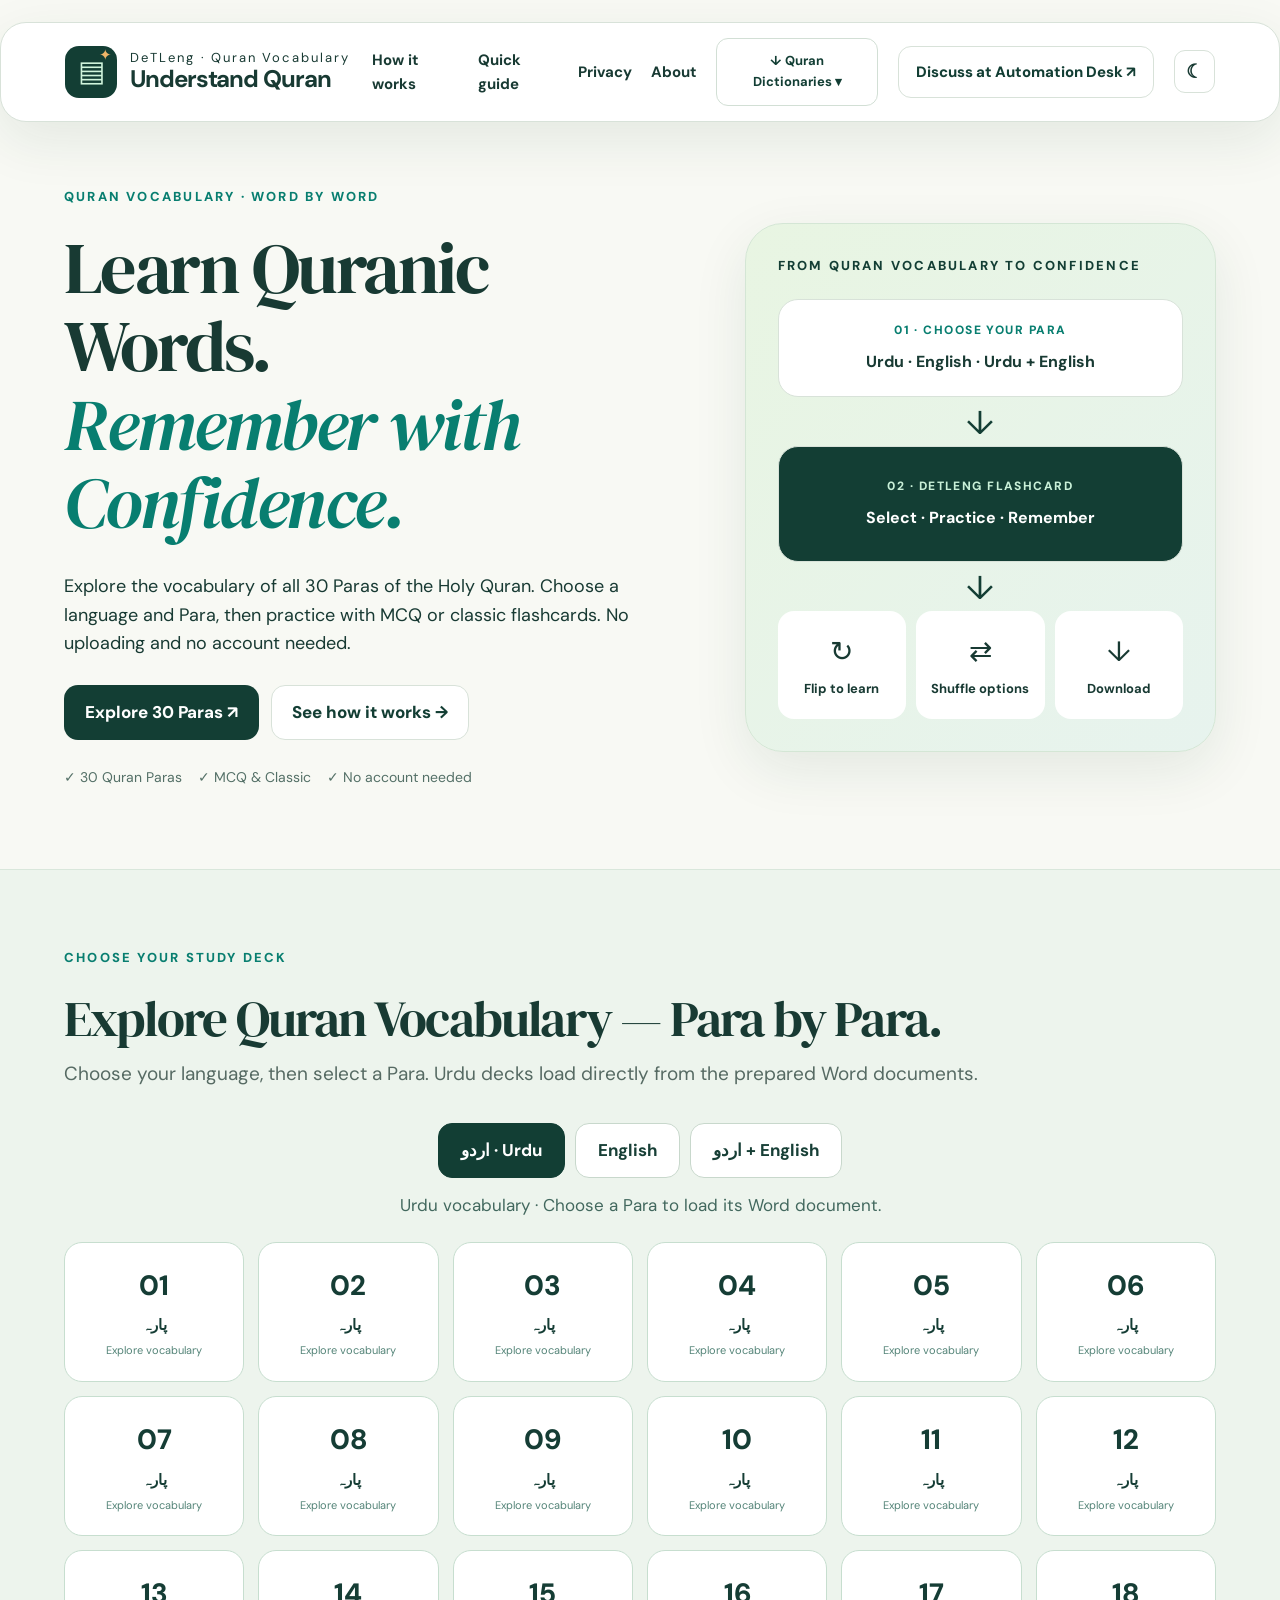
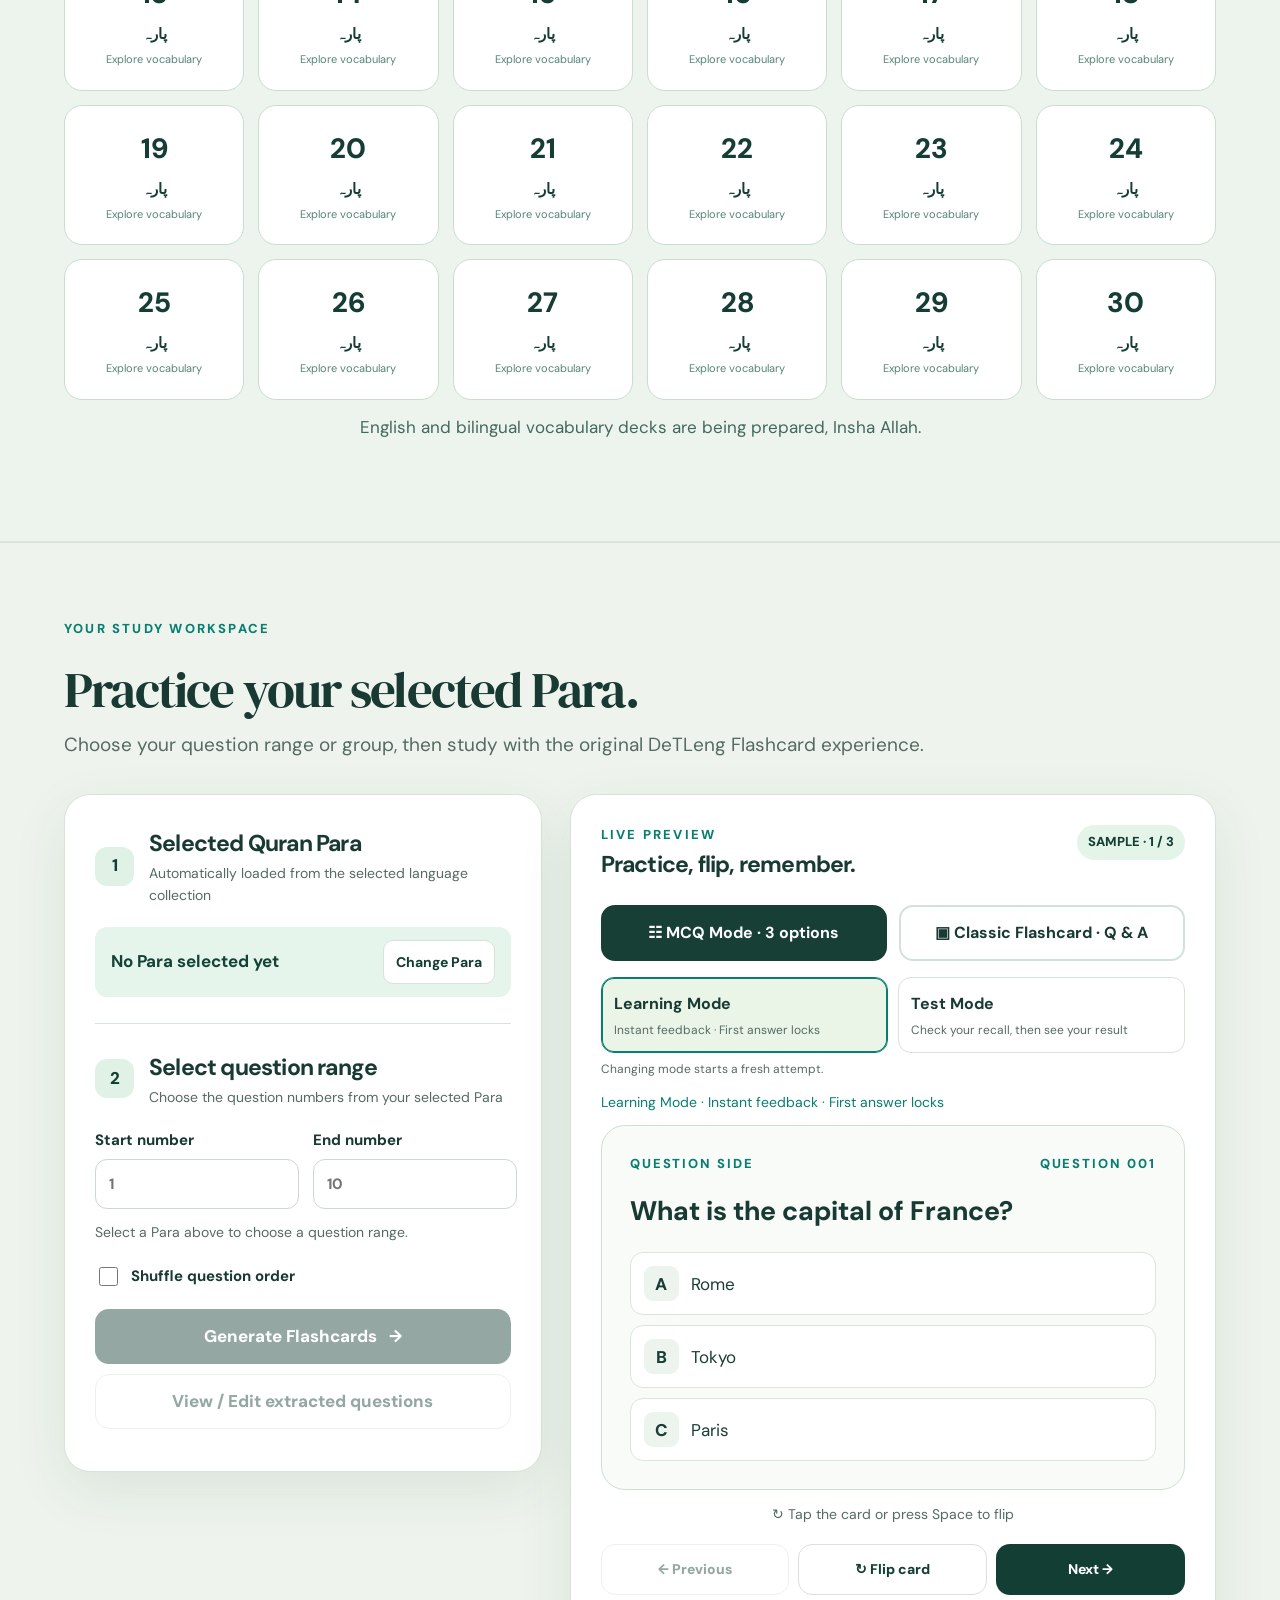
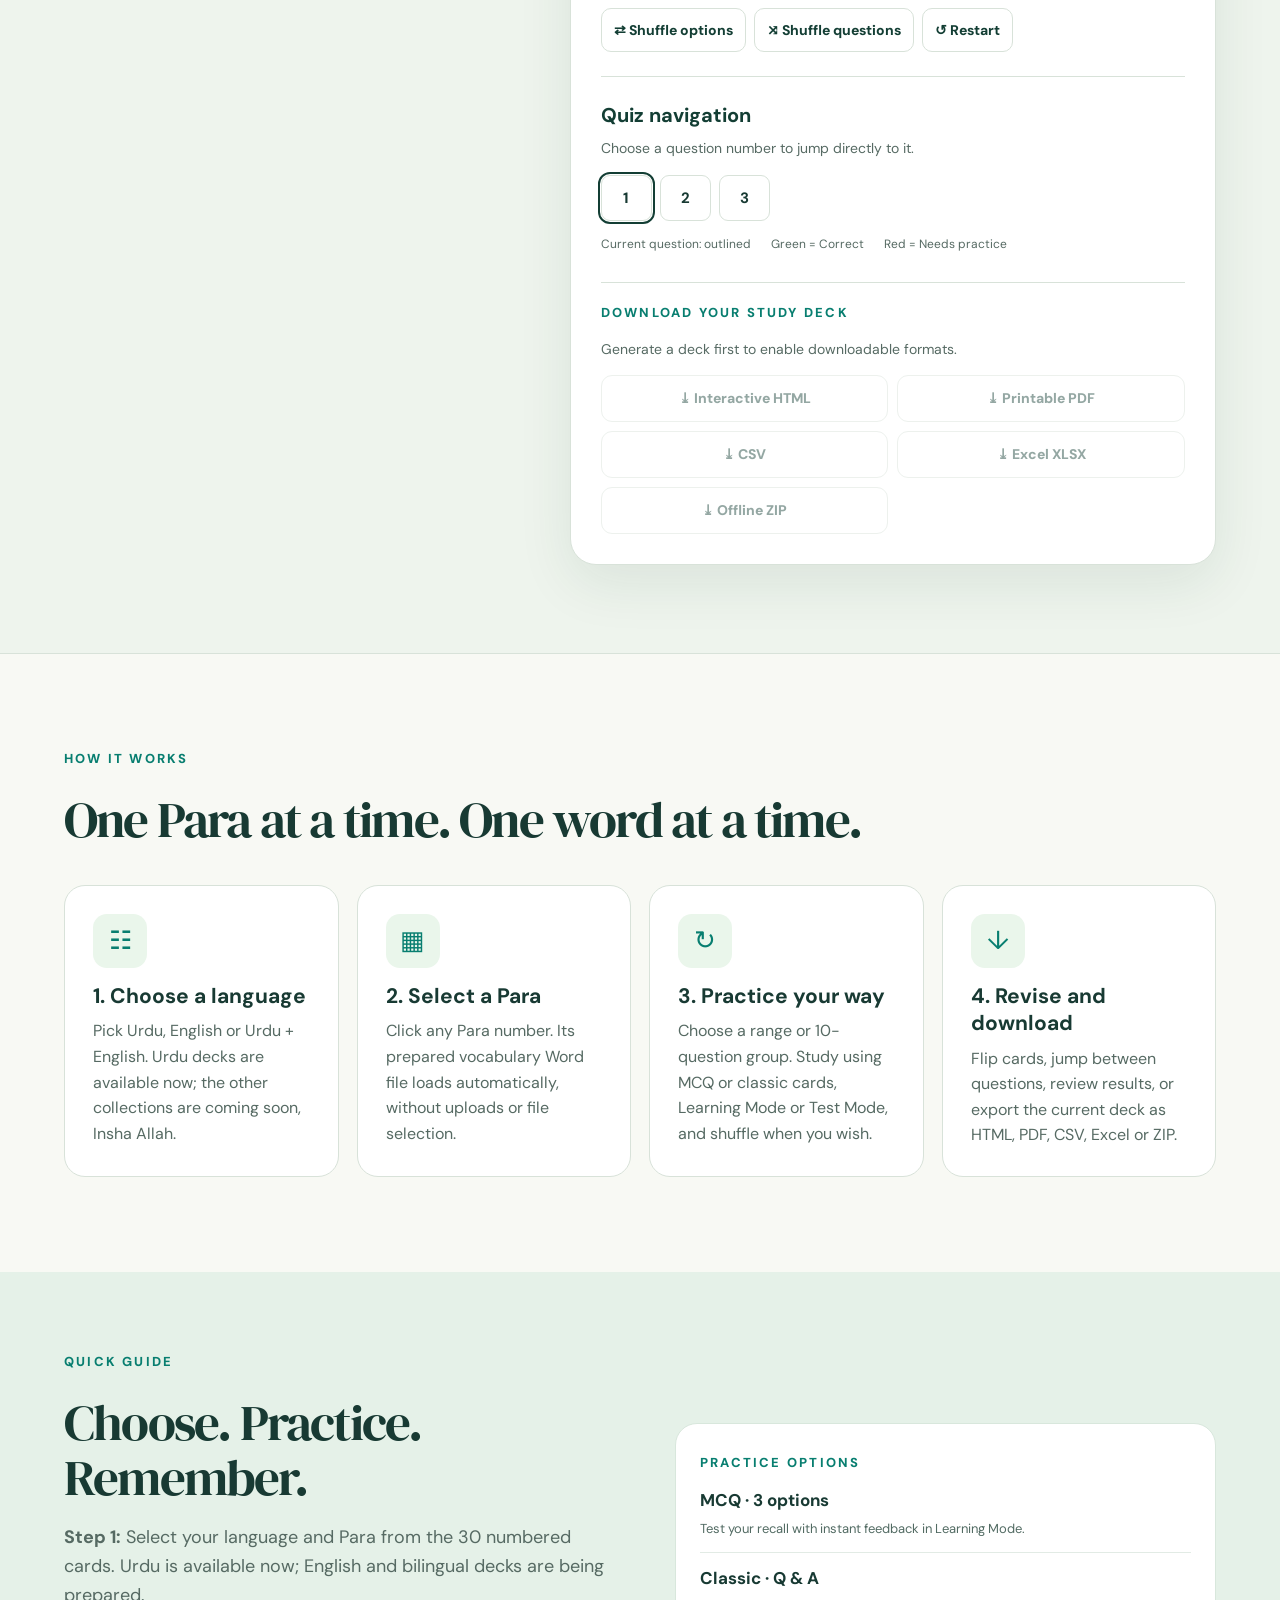
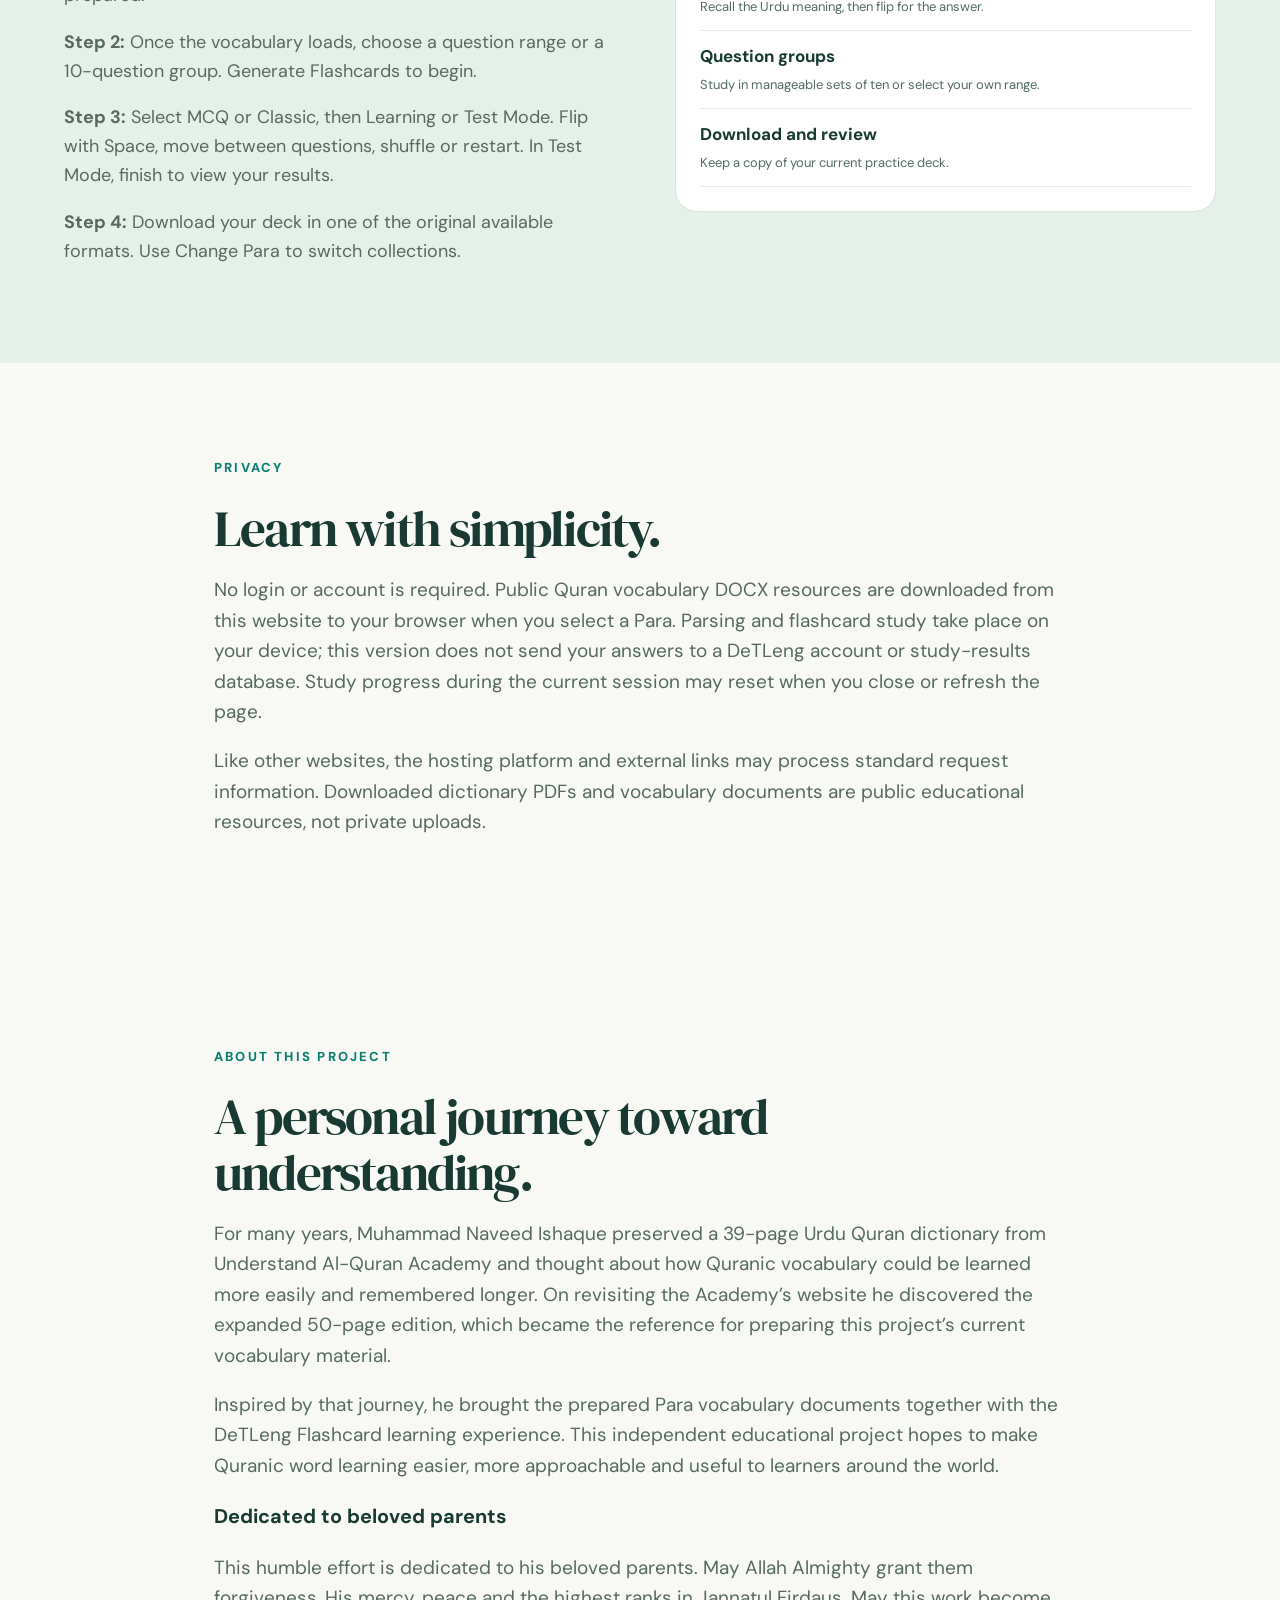
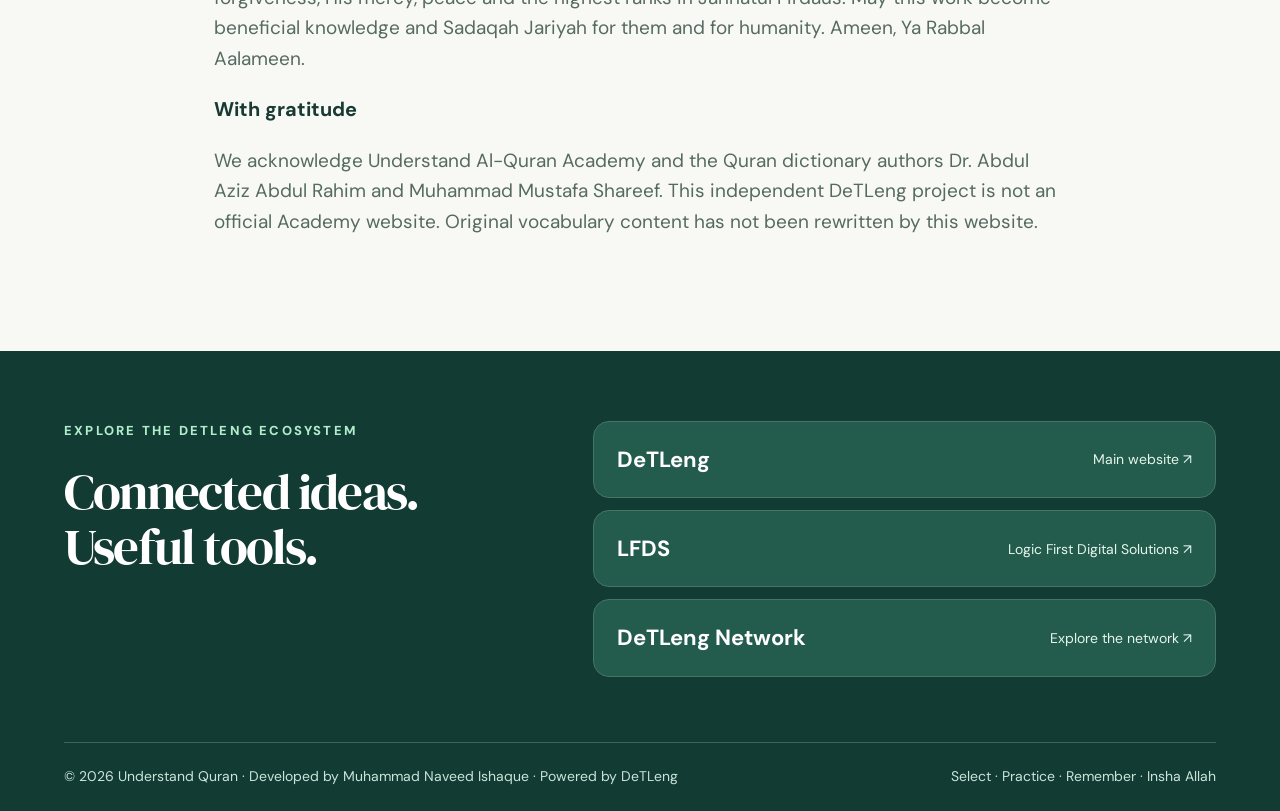
==== index.html @ 0b8a74c1 "Launch Understand Quran Vocabulary Flashcards" ====
<!DOCTYPE html>
<html lang="en"><head><meta charset="utf-8"/><meta content="width=device-width,initial-scale=1" name="viewport"/><meta content="#123e34" name="theme-color"/><meta content="Learn Quran vocabulary para by para with Urdu flashcards, MCQ learning and test modes. Powered by DeTLeng." name="description"/><title>Understand Quran — Word by Word | DeTLeng</title><link href="assets/favicon.svg" rel="icon" type="image/svg+xml"/><link href="styles.css" rel="stylesheet"/><style>
.study-choice{display:grid;grid-template-columns:repeat(2,minmax(0,1fr));gap:12px;margin:12px 0 16px}.study-choice-btn{border:2px solid #d3e2d8;border-radius:14px;padding:15px 12px;background:var(--card,#fff);color:inherit;font-family:inherit;font-size:16px;font-weight:700;line-height:1.4;cursor:pointer}.study-choice-btn.active{background:#173f35;color:#fff;border-color:#173f35}.study-choice-btn:focus-visible{outline:3px solid #e58b2c;outline-offset:2px}.classic-card .question-text{font-size:clamp(25px,3vw,34px);text-align:center;line-height:1.45;margin:35px 0}.classic-prompt{text-align:center;font-size:17px;color:#567469;margin:16px auto 32px}.dark .study-choice-btn:not(.active){background:#213c35;color:#f2faf4;border-color:#547168}@media(max-width:560px){.study-choice{grid-template-columns:1fr}}
</style></head><body>
<header class="site-header shell"><a aria-label="Understand Quran Home" class="brand" href="#home"><span class="brand-logo">▤<span>✦</span></span><span class="brand-txt"><small>DeTLeng · Quran Vocabulary</small><strong>Understand Quran</strong></span></a><button aria-expanded="false" aria-label="Toggle menu" class="mobile-menu" id="menuToggle">☰</button><nav class="nav" id="mainNav"><a href="#how">How it works</a><a href="#guide">Quick guide</a><a href="#privacy">Privacy</a><a href="#about">About</a><div class="dictionary-menu"><button aria-controls="dictionaryLinks" aria-expanded="false" class="dictionary-toggle" id="dictionaryToggle" type="button">↓ Quran Dictionaries ▾</button><div class="dictionary-links" hidden="" id="dictionaryLinks"><a download="" href="downloads/Quran-Dictionary-Urdu-50-Pages.pdf">Current Edition — Urdu (50 Pages)</a><a download="" href="downloads/Quran-Dictionary-Urdu-39-Pages.pdf">Preserved Earlier Edition — Urdu (39 Pages)</a></div></div><a class="nav-desk" href="https://automation.detleng.com/#desk" rel="noopener noreferrer" target="_blank">Discuss at Automation Desk ↗</a><button class="nav-login" hidden="" id="loginBtn">Login</button></nav></header>
<main id="home"><section class="hero shell"><div class="hero-copy"><p class="eyebrow">QURAN VOCABULARY · WORD BY WORD</p><h1>Learn Quranic Words.<br/><em>Remember with Confidence.</em></h1><p class="lead">Explore the vocabulary of all 30 Paras of the Holy Quran. Choose a language and Para, then practice with MCQ or classic flashcards. No uploading and no account needed.</p><div class="hero-actions"> <a class="btn primary" href="#paras">Explore 30 Paras ↗</a><a class="btn secondary" href="#how">See how it works →</a></div><div class="hero-chips"><span>✓ 30 Quran Paras</span><span>✓ MCQ &amp; Classic</span><span>✓ No account needed</span></div></div><div class="hero-graphic"><p class="mini-overline">FROM QURAN VOCABULARY TO CONFIDENCE</p><div class="hero-stage"><div class="hero-stage-card"><span>01 · CHOOSE YOUR PARA</span><strong>Urdu · English · Urdu + English</strong></div><div class="stage-arrow">↓</div><div class="hero-stage-card middle"><span>02 · DETLENG FLASHCARD</span><strong>Select · Practice · Remember</strong></div><div class="stage-arrow">↓</div><div class="hero-stage-bottom"><span>↻<b>Flip to learn</b></span><span>⇄<b>Shuffle options</b></span><span>↓<b>Download</b></span></div></div></div></section>
<section class="para-section" id="paras"><div class="shell"><div class="section-head"><p class="eyebrow">CHOOSE YOUR STUDY DECK</p><h2>Explore Quran Vocabulary — Para by Para.</h2><p>Choose your language, then select a Para. Urdu decks load directly from the prepared Word documents.</p></div><div aria-label="Vocabulary language" class="para-tabs" role="tablist"><button aria-selected="true" class="para-tab active" data-lang="urdu" role="tab" type="button">اردو · Urdu</button><button aria-selected="false" class="para-tab" data-lang="english" role="tab" type="button">English</button><button aria-selected="false" class="para-tab" data-lang="urdu-english" role="tab" type="button">اردو + English</button></div><p aria-live="polite" class="para-language-notice" id="paraLanguageNotice">Urdu vocabulary · Select a Para to load your flashcards.</p><div aria-label="30 Quran Para selections" class="para-grid" id="paraGrid"></div><p class="para-disclaimer">English and bilingual vocabulary decks are being prepared, Insha Allah.</p></div></section><section class="workspace-section" id="workspace"><div class="shell"><div class="section-head"><p class="eyebrow">YOUR STUDY WORKSPACE</p><h2>Practice your selected Para.</h2><p>Choose your question range or group, then study with the original DeTLeng Flashcard experience.</p></div><div class="workspace-grid"><div class="settings-card"><div class="step-heading"><span class="step-circle">1</span><div><h3>Selected Quran Para</h3><p>Automatically loaded from the selected language collection</p></div></div><div class="selected-para" id="selectedPara"><strong id="selectedParaLabel">No Para selected yet</strong><button class="mini-btn" id="changeParaBtn" type="button">Change Para</button></div><div aria-label="Choose or drop a DOCX Word file" class="dropzone" hidden="" id="dropzone" role="button" tabindex="0"><div class="upload-symbol">↑</div><strong>Drop your file here</strong><span>or click to browse your computer</span><small>.docx only · Up to 25 MB</small><input accept=".docx,application/vnd.openxmlformats-officedocument.wordprocessingml.document" hidden="" id="fileInput" type="file"/></div><div aria-live="polite" class="file-summary hidden" id="fileSummary"></div><div class="step-heading border-top"><span class="step-circle">2</span><div><h3>Select question range</h3><p>Choose the question numbers from your selected Para</p></div></div><div class="range-grid"><label>Start number<input disabled="" id="startNumber" min="0" placeholder="1" step="1" type="number"/></label><label>End number<input disabled="" id="endNumber" min="0" placeholder="10" step="1" type="number"/></label></div><div class="hint" id="rangeInfo">Select a Para above to choose a question range.</div><section aria-labelledby="rangeGroupsTitle" class="range-groups hidden" id="rangeGroups"><h4 id="rangeGroupsTitle">Question groups · 10 per group</h4><p>Choose a group, then Generate Flashcards. All selects the full range. Generate again to resume a saved group.</p><div aria-label="Select a question range group" class="range-group-grid" id="rangeGroupButtons" role="group"></div><p class="group-progress-legend">Blue = In progress · Green = All correct · Red = Needs practice / unfinished · Blank = Not attempted<br/>Progress stays while this page is open. Restart resets the current set.</p></section><div class="switch-row"><label class="switch-label"><input id="shuffleQuestions" type="checkbox"/><span>Shuffle question order</span></label></div><div class="button-stack"><button class="btn primary full" disabled="" id="generateBtn">Generate Flashcards <span>→</span></button><button class="btn outline full" disabled="" id="editBtn">View / Edit extracted questions</button><button class="btn subtle full" hidden="" id="demoBtn">Try sample questions instead</button></div><div aria-live="polite" class="status" id="status" role="status"></div></div><div class="preview-panel" id="previewPanel"><div class="preview-head"><div><p class="mini-overline">LIVE PREVIEW</p><h3>Practice, flip, remember.</h3></div><span class="counter" id="deckCounter">DEMO</span></div><div id="studyArea"><div class="practice-modes" id="practiceModes"><div aria-label="Choose Learning Mode or Test Mode" class="practice-mode-choice" role="group"><button aria-pressed="true" class="practice-mode-btn active" id="learningModeBtn" type="button"><strong>Learning Mode</strong><small>Instant feedback · First answer locks</small></button><button aria-pressed="false" class="practice-mode-btn" id="testModeBtn" type="button"><strong>Test Mode</strong><small>Check your recall, then see your result</small></button></div><p class="practice-mode-note">Changing mode starts a fresh attempt.</p></div><div class="session-summary"><p aria-live="polite" id="sessionProgress"></p><strong class="last-result hidden" id="lastResult"></strong><div class="session-actions"><button class="mini-btn hidden" id="finishTestBtn" type="button">Finish Test</button><button class="mini-btn hidden" id="showResultBtn" type="button">View result</button></div></div><p aria-live="polite" class="study-notice" id="studyNotice" role="status"></p><div aria-label="Flip flashcard" class="flip-card" id="flipCard" role="button" tabindex="0"><div class="card-content" id="cardContent"></div></div><p class="flip-hint" id="studyFlipHint">↻ Tap the card or press Space to flip</p><div class="study-toolbar"><button class="btn secondary" disabled="" id="prevBtn">← Previous</button><button class="btn secondary" id="flipBtn">↻ Flip card</button><button class="btn primary" id="nextBtn">Next →</button></div><div class="study-extras"><button class="mini-btn" id="shuffleOptionsBtn">⇄ Shuffle options</button><button class="mini-btn" id="shuffleDeckBtn">⤨ Shuffle questions</button><button class="mini-btn" id="restartBtn">↺ Restart</button></div><nav aria-labelledby="quizNavigationTitle" class="quiz-navigation" id="quizNavigation"><h4 id="quizNavigationTitle">Quiz navigation</h4><p class="quiz-navigation-hint">Choose a question number to jump directly to it.</p><div class="quiz-question-grid" id="quizQuestions"></div><p class="quiz-navigation-legend" id="quizNavigationLegend"><span>Current question: outlined</span><span>Answer selected: shaded</span></p></nav></div><div class="export-panel" id="exportPanel"><p class="mini-overline">DOWNLOAD YOUR STUDY DECK</p><p>Generate a deck first to enable downloadable formats.</p><div class="export-grid"><button disabled="" id="htmlBtn">⤓ Interactive HTML</button><button disabled="" id="pdfBtn">⤓ Printable PDF</button><button disabled="" id="csvBtn">⤓ CSV</button><button disabled="" id="xlsxBtn">⤓ Excel XLSX</button><button disabled="" id="zipBtn">⤓ Offline ZIP</button></div></div></div></div></div></section>
<section class="info-section shell" id="how"><p class="eyebrow">HOW IT WORKS</p><h2>One Para at a time. One word at a time.</h2><div class="feature-grid"><article><div class="feature-icon">☷</div><h3>1. Choose a language</h3><p>Pick Urdu, English or Urdu + English. Urdu decks are available now; the other collections are coming soon, Insha Allah.</p></article><article><div class="feature-icon">▦</div><h3>2. Select a Para</h3><p>Click any Para number. Its prepared vocabulary Word file loads automatically, without uploads or file selection.</p></article><article><div class="feature-icon">↻</div><h3>3. Practice your way</h3><p>Choose a range or 10-question group. Study using MCQ or classic cards, Learning Mode or Test Mode, and shuffle when you wish.</p></article><article><div class="feature-icon">↓</div><h3>4. Revise and download</h3><p>Flip cards, jump between questions, review results, or export the current deck as HTML, PDF, CSV, Excel or ZIP.</p></article></div></section>
<section class="guide-wrap" id="guide"><div class="shell guide-grid"><div><p class="eyebrow">QUICK GUIDE</p><h2>Choose. Practice. Remember.</h2><p><strong>Step 1:</strong> Select your language and Para from the 30 numbered cards. Urdu is available now; English and bilingual decks are being prepared.</p><p><strong>Step 2:</strong> Once the vocabulary loads, choose a question range or a 10-question group. Generate Flashcards to begin.</p><p><strong>Step 3:</strong> Select MCQ or Classic, then Learning or Test Mode. Flip with Space, move between questions, shuffle or restart. In Test Mode, finish to view your results.</p><p><strong>Step 4:</strong> Download your deck in one of the original available formats. Use Change Para to switch collections.</p></div><div class="guide-side"><span class="eyebrow">PRACTICE OPTIONS</span><div class="guide-tip"><b>MCQ · 3 options</b><span>Test your recall with instant feedback in Learning Mode.</span></div><div class="guide-tip"><b>Classic · Q &amp; A</b><span>Recall the Urdu meaning, then flip for the answer.</span></div><div class="guide-tip"><b>Question groups</b><span>Study in manageable sets of ten or select your own range.</span></div><div class="guide-tip"><b>Download and review</b><span>Keep a copy of your current practice deck.</span></div></div></div></section>
<section class="info-section shell narrow" id="privacy"><p class="eyebrow">PRIVACY</p><h2>Learn with simplicity.</h2><p>No login or account is required. Public Quran vocabulary DOCX resources are downloaded from this website to your browser when you select a Para. Parsing and flashcard study take place on your device; this version does not send your answers to a DeTLeng account or study-results database. Study progress during the current session may reset when you close or refresh the page.</p><p>Like other websites, the hosting platform and external links may process standard request information. Downloaded dictionary PDFs and vocabulary documents are public educational resources, not private uploads.</p></section>
<section class="info-section shell narrow" id="about"><p class="eyebrow">ABOUT THIS PROJECT</p><h2>A personal journey toward understanding.</h2><p>For many years, Muhammad Naveed Ishaque preserved a 39-page Urdu Quran dictionary from Understand Al-Quran Academy and thought about how Quranic vocabulary could be learned more easily and remembered longer. On revisiting the Academy’s website he discovered the expanded 50-page edition, which became the reference for preparing this project’s current vocabulary material.</p><p>Inspired by that journey, he brought the prepared Para vocabulary documents together with the DeTLeng Flashcard learning experience. This independent educational project hopes to make Quranic word learning easier, more approachable and useful to learners around the world.</p><h3>Dedicated to beloved parents</h3><p>This humble effort is dedicated to his beloved parents. May Allah Almighty grant them forgiveness, His mercy, peace and the highest ranks in Jannatul Firdaus. May this work become beneficial knowledge and Sadaqah Jariyah for them and for humanity. Ameen, Ya Rabbal Aalameen.</p><h3>With gratitude</h3><p>We acknowledge Understand Al-Quran Academy and the Quran dictionary authors Dr. Abdul Aziz Abdul Rahim and Muhammad Mustafa Shareef. This independent DeTLeng project is not an official Academy website. Original vocabulary content has not been rewritten by this website.</p></section></main>
<footer class="site-footer"><div class="shell"><div class="footer-top"><div><p class="eyebrow">EXPLORE THE DETLENG ECOSYSTEM</p><h2>Connected ideas.<br/>Useful tools.</h2></div><div class="footer-links"><a href="https://www.detleng.com/" rel="noopener noreferrer" target="_blank"><b>DeTLeng</b><span>Main website ↗</span></a><a href="https://lfds.detleng.com/" rel="noopener noreferrer" target="_blank"><b>LFDS</b><span>Logic First Digital Solutions ↗</span></a><a href="https://network.detleng.com/" rel="noopener noreferrer" target="_blank"><b>DeTLeng Network</b><span>Explore the network ↗</span></a></div></div><div class="footer-bottom"><span>© <span id="year"></span> Understand Quran · Developed by Muhammad Naveed Ishaque · Powered by DeTLeng</span><span>Select · Practice · Remember · Insha Allah</span></div></div></footer>
<div aria-labelledby="authTitle" aria-modal="true" class="modal hidden" id="authModal" role="dialog"><div class="modal-backdrop" data-close="auth"></div><div class="modal-panel auth"><button aria-label="Close" class="close-modal" data-close="auth">×</button><div id="authFormView"><p class="eyebrow">WELCOME TO DETLENG FLASHCARD</p><h2 id="authTitle">A place for your next chapter.</h2><p class="muted">Account features are being prepared. No account is required today; these fields are never submitted.</p><div class="tab-row"><button class="active" id="signInTab">Login</button><button id="signUpTab">Create Account</button></div><form id="authForm"><label class="hidden" id="usernameField">Username<input autocomplete="off" placeholder="Your username"/></label><label>Email<input autocomplete="off" placeholder="Email address" type="email"/></label><label>Password<input autocomplete="off" id="passwordInput" placeholder="Password" type="password"/></label><label class="hidden" id="confirmField">Confirm password<input autocomplete="off" placeholder="Confirm password" type="password"/></label><button class="mini-btn" id="showPasswordBtn" type="button">Show password</button><button class="btn primary full" id="authSubmit" type="submit">Sign In</button></form></div><div class="hidden" id="freeView"><div class="auth-spark">✦</div><p class="eyebrow">LAUNCH PERIOD</p><h2>You're early — enjoy Flashcard free.</h2><p>There's no account required right now. Generate, study, and download flashcards freely while we prepare secure sign-in and cloud features.</p><button class="btn primary full" id="continueFree">Continue Free</button><small>No sign-up needed during the current launch period.</small></div></div></div>
<div aria-labelledby="editorTitle" aria-modal="true" class="modal hidden" id="editorModal" role="dialog"><div class="modal-backdrop" data-close="editor"></div><div class="modal-panel editor"><div class="editor-top"><div><p class="eyebrow">IMPORT REVIEW</p><h2 id="editorTitle">Review extracted questions</h2><p>Edit any row before generating. Question numbers should be unique.</p></div><button aria-label="Close" class="close-modal" data-close="editor">×</button></div><div class="editor-table-head"><span>No.</span><span>Question</span><span>Correct answer</span><span></span></div><div class="editor-rows" id="editorRows"></div><div class="editor-bottom"><button class="btn secondary" id="addRowBtn">+ Add row</button><button class="btn primary" id="saveRowsBtn">Save changes</button></div></div></div>
<dialog aria-describedby="resultMessage" aria-labelledby="resultTitle" class="test-result-dialog" id="testResultDialog"><button aria-label="Close result" class="result-close" id="closeResultBtn" type="button">×</button><div aria-hidden="true" class="result-emblem" id="resultEmblem">✦</div><p class="mini-overline">YOUR PRACTICE, YOUR PROGRESS</p><h2 id="resultTitle"></h2><div class="result-score" id="resultScore"></div><p class="result-percent" id="resultPercent"></p><p class="result-detail" id="resultDetail"></p><p class="result-message" id="resultMessage"></p><div class="result-actions"><button class="btn secondary" id="reviewAnswersBtn" type="button">Review Answers</button><button class="btn primary" id="tryAgainBtn" type="button">Try Again →</button></div><p class="result-footer">One more practice. One step closer.</p></dialog><script src="vendor/jszip.min.js"></script><script defer="" src="app.js"></script><dialog aria-labelledby="comingSoonTitle" class="coming-soon-dialog" id="comingSoonDialog"><div class="coming-content"><button aria-label="Close" class="coming-close" id="closeComingSoon" type="button">×</button><div class="coming-icon">☪</div><h2 id="comingSoonTitle">Coming Soon, Insha Allah!</h2><p id="comingSoonDetail">We are preparing this Quran vocabulary collection with care, so learning can be easier and more meaningful.</p><p>Please remember this project in your duas.</p><button class="btn primary" id="okayComingSoon" type="button">Jazakum Allahu Khairan</button></div></dialog><script defer="" src="quran-paras.js"></script></body></html>
---- styles.css ----
@import url('https://fonts.googleapis.com/css2?family=DM+Sans:wght@400;500;600;700;800&family=DM+Serif+Display:ital@0;1&display=swap');
:root{--ink:#133e34;--teal:#087e70;--text:#183a33;--muted:#566a63;--cream:#f8f9f4;--panel:#fff;--light:#eaf5e8;--border:#d8e2d9;--shadow:0 18px 55px rgba(23,61,48,.09)}*{box-sizing:border-box}html{scroll-behavior:smooth}body{margin:0;background:var(--cream);color:var(--text);font:17px/1.6 'DM Sans',Arial,sans-serif}button,input{font:inherit}button{cursor:pointer}button:disabled{opacity:.45;cursor:not-allowed}a{color:inherit;text-decoration:none}button:focus-visible,a:focus-visible,input:focus-visible,.dropzone:focus-visible,.flip-card:focus-visible{outline:3px solid #df985d;outline-offset:3px}.shell{max-width:1460px;margin:auto;padding-left:clamp(22px,5vw,76px);padding-right:clamp(22px,5vw,76px)}.hidden{display:none!important}.site-header{margin:22px auto 0;background:#fff;border:1px solid var(--border);box-shadow:var(--shadow);border-radius:26px;min-height:88px;display:flex;align-items:center;justify-content:space-between;gap:22px;padding-top:15px;padding-bottom:15px;position:relative;z-index:10}.brand{display:flex;align-items:center;gap:13px;white-space:nowrap}.brand-logo{display:grid;place-items:center;position:relative;background:var(--ink);color:#d0f5dc;width:52px;height:52px;border-radius:14px;font-size:29px;line-height:1}.brand-logo span{position:absolute;right:5px;top:2px;font-size:15px;color:#efb568}.brand-txt{display:flex;flex-direction:column;line-height:1.15}.brand-txt small{letter-spacing:.16em;font-size:13px}.brand-txt strong{font-size:24px;letter-spacing:-.045em}.nav{display:flex;align-items:center;gap:clamp(12px,1.55vw,26px);font-size:15px;font-weight:700}.nav a:hover{color:var(--teal)}.nav-desk,.nav-login{border:1px solid var(--border);padding:13px 17px;border-radius:13px;background:#fff;color:var(--ink);font-weight:800}.nav-desk{white-space:nowrap}.nav-login{font-size:16px}.mobile-menu{display:none;border:1px solid var(--border);border-radius:12px;padding:7px 12px;background:white;font-size:22px}.hero{display:grid;grid-template-columns:1.12fr .88fr;gap:7%;align-items:center;min-height:650px;padding-top:65px;padding-bottom:80px}.eyebrow,.mini-overline{font-weight:800;letter-spacing:.17em;color:var(--teal);font-size:13px;margin:0 0 22px;text-transform:uppercase}.hero h1,.info-section h2,.guide-wrap h2,.section-head h2,.footer-top h2{font-family:'DM Serif Display',Georgia,serif;font-weight:400;letter-spacing:-.035em;line-height:1.08}.hero h1{font-size:clamp(52px,5.65vw,86px);margin:0 0 30px}.hero h1 em{color:var(--teal);font-weight:400}.lead{font-size:clamp(18px,1.4vw,22px);max-width:600px;margin:0 0 27px}.hero-actions{display:flex;gap:12px;flex-wrap:wrap}.btn{border-radius:14px;padding:13px 20px;min-height:51px;display:inline-flex;align-items:center;justify-content:center;gap:12px;font-weight:800;border:1px solid transparent;transition:transform .16s,background .16s;white-space:nowrap}.btn:not(:disabled):hover{transform:translateY(-2px)}.btn.primary{background:var(--ink);color:#fff}.btn.primary:hover{background:#225c4f}.btn.secondary,.btn.outline{background:#fff;border-color:var(--border);color:var(--ink)}.btn.subtle{background:transparent;color:var(--ink)}.btn.full{width:100%}.hero-chips{display:flex;gap:16px;flex-wrap:wrap;margin-top:26px;color:#547067;font-size:14px}.hero-graphic{background:linear-gradient(135deg,#e8f5e2,#e7f3ee);border:1px solid #d4e6d5;border-radius:38px;padding:32px;box-shadow:var(--shadow)}.hero-graphic .mini-overline{margin:0 0 22px;color:var(--ink)}.hero-stage{display:flex;flex-direction:column;align-items:center}.hero-stage-card{background:#fff;border:1px solid var(--border);padding:21px;border-radius:20px;width:100%;display:flex;flex-direction:column;gap:9px;text-align:center}.hero-stage-card span{font-size:12px;font-weight:800;letter-spacing:.12em;color:var(--teal)}.hero-stage-card strong{font-size:16px}.hero-stage-card.middle{background:var(--ink);color:white;padding:30px 22px}.hero-stage-card.middle span{color:#c9f0d8}.stage-arrow{font-size:33px;color:var(--ink);height:49px}.hero-stage-bottom{display:grid;grid-template-columns:repeat(3,1fr);gap:10px;width:100%}.hero-stage-bottom span{background:white;border-radius:16px;display:flex;flex-direction:column;align-items:center;gap:5px;padding:19px 8px;font-size:28px}.hero-stage-bottom b{font-size:13px}.workspace-section{background:#eef4ed;border-block:1px solid var(--border);padding:76px 0 88px}.section-head{margin-bottom:34px}.section-head h2,.info-section h2,.guide-wrap h2{font-size:clamp(39px,4vw,60px);margin:0 0 13px}.section-head p:last-child{font-size:19px;color:var(--muted);margin:0}.workspace-grid{display:grid;grid-template-columns:minmax(310px,.85fr) minmax(400px,1.15fr);gap:28px;align-items:start}.settings-card,.preview-panel{background:var(--panel);border:1px solid var(--border);border-radius:26px;padding:30px;box-shadow:var(--shadow)}.step-heading{display:flex;align-items:center;gap:15px;margin-bottom:20px}.step-heading h3,.preview-head h3{margin:0;font-size:23px;letter-spacing:-.035em}.step-heading p{margin:0;color:var(--muted);font-size:14px}.step-circle{display:grid;place-items:center;background:#e0f2e6;color:var(--ink);border-radius:12px;width:39px;height:39px;font-weight:800;flex:none}.dropzone{border:2px dashed #a8c4b6;border-radius:20px;background:#f6faf6;padding:34px 14px;display:flex;align-items:center;flex-direction:column;text-align:center;gap:5px;transition:.2s;cursor:pointer}.dropzone.dragover,.dropzone:hover{border-color:var(--teal);background:#e9f6e9}.upload-symbol{font-size:35px;color:var(--teal);font-weight:800}.dropzone strong{font-size:19px}.dropzone span{color:var(--muted)}.dropzone small{font-size:13px;margin-top:6px}.file-summary{margin:14px 0;padding:13px;border-radius:12px;background:#e6f5eb;overflow-wrap:anywhere}.border-top{border-top:1px solid var(--border);padding-top:25px;margin-top:26px}.range-grid{display:grid;grid-template-columns:1fr 1fr;gap:14px}.range-grid label,.auth form label{font-weight:750;display:flex;flex-direction:column;gap:7px;font-size:15px}.range-grid input,.auth input,.editor input,.editor textarea{padding:12px 13px;min-width:0;border:1px solid #c9d9ce;background:#fff;border-radius:12px;color:#173e34}.hint{font-size:14px;color:var(--muted);margin-top:12px}.switch-row{margin:20px 0}.switch-label{display:flex;align-items:center;gap:10px;font-weight:700;font-size:15px}.switch-label input{accent-color:var(--teal);height:19px;width:19px}.button-stack{display:grid;gap:10px}.status{font-size:14px;line-height:1.5;margin-top:12px;color:#875512}.status.error{color:#a3362c}.status.success{color:#176349}.preview-head{display:flex;justify-content:space-between;align-items:start;gap:15px;margin-bottom:22px}.preview-head .mini-overline{margin:0}.counter{padding:7px 11px;background:#e5f4e9;border-radius:999px;font-weight:800;font-size:13px;color:var(--ink);white-space:nowrap}.flip-card{border:1px solid #cce1d2;border-radius:24px;background:#f8fbf7;min-height:365px;display:flex;flex-direction:column;transition:transform .22s,background .22s;cursor:pointer;overflow:hidden}.flip-card.flipped{background:#e8f6eb;transform:perspective(1100px) rotateY(2deg)}.card-content{padding:28px;display:flex;flex-direction:column;flex:1;gap:17px}.card-label{font-size:13px;font-weight:800;letter-spacing:.15em;color:var(--teal);display:flex;justify-content:space-between;align-items:center}.question-text{font-size:clamp(21px,2.1vw,27px);font-weight:750;line-height:1.42;overflow-wrap:anywhere}.options-list{display:grid;gap:10px;margin-top:auto}.option{display:flex;gap:12px;align-items:center;border:1px solid #d9e6da;background:#fff;border-radius:13px;padding:13px;text-align:left;width:100%;line-height:1.45;color:#183e35;font-size:17px;overflow-wrap:anywhere}.option:hover{border-color:#78b3a1}.option.selected{background:#edf5ff;border-color:#6b99cb}.option.correct{background:#e6f6e8;border-color:#4da578}.option.incorrect{background:#fff0e9;border-color:#d59674}.option-letter{display:grid;place-items:center;flex:none;border-radius:9px;background:#edf4ee;width:35px;height:35px;font-weight:800}.answer-main{text-align:center;display:flex;flex-direction:column;align-items:center;justify-content:center;gap:12px;background:#fff;border-radius:16px;padding:24px 16px;margin-top:auto}.answer-icon{font-size:35px;color:#158453;line-height:1}.answer-value{font-weight:800;font-size:clamp(21px,2.3vw,30px);line-height:1.4;overflow-wrap:anywhere}.answer-feedback{font-size:15px;color:var(--muted);text-align:center}.flip-hint{text-align:center;font-size:14px;color:var(--muted);margin:13px 0 18px}.study-toolbar{display:flex;gap:9px}.study-toolbar .btn{padding:11px;flex:1;font-size:14px}.study-extras{display:flex;gap:8px;flex-wrap:wrap;margin-top:13px}.mini-btn{border:1px solid var(--border);background:#fff;color:var(--ink);border-radius:10px;padding:10px 12px;font-weight:750;font-size:14px}.mini-btn:hover{border-color:var(--teal)}.export-panel{margin-top:28px;border-top:1px solid var(--border);padding-top:20px}.export-panel .mini-overline{margin-bottom:7px}.export-panel p:not(.mini-overline){color:var(--muted);font-size:14px}.export-grid{display:grid;grid-template-columns:repeat(2,minmax(0,1fr));gap:9px;margin-top:15px}.export-grid button{min-height:47px;border:1px solid var(--border);border-radius:11px;background:#fff;color:var(--ink);font-weight:800;font-size:14px;padding:8px}.export-grid button:not(:disabled):hover{background:#e9f7e9}.info-section{padding-top:95px;padding-bottom:95px}.feature-grid{display:grid;grid-template-columns:repeat(4,1fr);gap:18px;margin-top:38px}.feature-grid article{background:#fff;border:1px solid var(--border);padding:28px;border-radius:21px}.feature-grid h3{font-size:21px;line-height:1.3;margin:15px 0 8px}.feature-grid p{color:var(--muted);margin:0;font-size:16px}.feature-icon{display:grid;place-items:center;font-size:26px;width:54px;height:54px;background:#eaf6eb;color:var(--teal);border-radius:14px}.guide-wrap{background:#e5f1e8;padding:80px 0}.guide-grid{display:grid;grid-template-columns:1fr 1fr;gap:70px;align-items:center}.guide-grid p:not(.eyebrow){color:var(--muted);font-size:18px}.example-table{background:#fff;border:1px solid var(--border);border-radius:20px;overflow:hidden;box-shadow:var(--shadow)}.example-table>div{display:grid;grid-template-columns:50px 1fr 105px;gap:10px;padding:18px;border-bottom:1px solid var(--border);font-size:15px}.example-table>div:first-child{background:var(--ink);color:#fff}.example-table>div:last-child{border:0}.narrow{max-width:980px}.narrow p:not(.eyebrow){font-size:19px;color:var(--muted)}.site-footer{background:#123b34;color:#fff;padding-top:70px}.site-footer .eyebrow{color:#b0edcc}.footer-top{display:grid;grid-template-columns:1fr 1.3fr;gap:50px;padding-bottom:65px}.footer-top h2{font-size:clamp(35px,4vw,57px);margin:0}.footer-links{display:grid;gap:12px}.footer-links a{background:#235b4d;border:1px solid #467465;border-radius:16px;display:flex;align-items:center;justify-content:space-between;gap:20px;padding:20px 23px;transition:.2s}.footer-links a:hover{background:#31705c;transform:translateX(4px)}.footer-links b{font-size:22px}.footer-links span{font-size:14px;color:#e5f6eb}.footer-bottom{border-top:1px solid #3c675b;padding-top:22px;padding-bottom:24px;display:flex;justify-content:space-between;color:#cbe4d9;font-size:14px}.modal{position:fixed;inset:0;z-index:99;display:flex;align-items:center;justify-content:center;padding:22px}.modal-backdrop{position:absolute;inset:0;background:rgba(13,44,37,.46);backdrop-filter:blur(6px)}.modal-panel{position:relative;z-index:1;background:#fff;border-radius:26px;box-shadow:0 20px 80px #0003;width:min(100%,525px);padding:35px;max-height:90vh;overflow:auto}.close-modal{position:absolute;right:17px;top:14px;border:1px solid var(--border);background:#fff;width:41px;height:41px;border-radius:12px;font-size:26px;line-height:1}.modal-panel h2{font:400 37px/1.1 'DM Serif Display',Georgia,serif;margin:18px 0 20px;color:var(--ink)}.modal-panel p{color:var(--muted)}.modal-panel .eyebrow{font-size:12px;color:var(--teal)}.tab-row{display:flex;gap:8px;margin:22px 0}.tab-row button{padding:11px 16px;border:1px solid var(--border);border-radius:11px;background:#fff;font-weight:800;color:var(--ink)}.tab-row button.active{background:var(--ink);color:white}.auth form{display:grid;gap:15px}.auth form .mini-btn{justify-self:start}.auth-spark{font-size:36px;color:var(--ink)}#freeView small{display:block;color:var(--muted);margin-top:12px}.modal-panel.editor{width:min(1100px,100%);padding:25px}.editor-top{display:flex;justify-content:space-between;gap:15px;padding-right:40px}.editor-top h2{font-size:30px;margin:10px 0}.editor-top p:last-child{font-size:14px}.editor-table-head,.editor-row{display:grid;grid-template-columns:72px minmax(250px,2fr) minmax(180px,1fr) 42px;gap:9px;align-items:start}.editor-table-head{font-weight:800;color:var(--ink);font-size:14px;padding:9px 5px}.editor-rows{overflow:auto;max-height:52vh}.editor-row{padding:9px 5px;border-top:1px solid var(--border)}.editor-row textarea{min-height:74px;resize:vertical;width:100%;font-size:14px}.editor-row input{width:100%;font-size:14px}.editor-row button{border:none;background:#fcece6;color:#963c2b;border-radius:9px;font-weight:800;min-height:41px}.editor-bottom{display:flex;justify-content:space-between;margin-top:20px;gap:12px}.dark{--ink:#c0eedc;--teal:#70d6bb;--text:#e4f5ef;--muted:#a6c0b6;--cream:#0e201d;--panel:#1c302a;--light:#1e392f;--border:#385349;--shadow:0 15px 48px #0004}.dark .site-header,.dark .nav-desk,.dark .nav-login,.dark .settings-card,.dark .preview-panel,.dark .feature-grid article,.dark .example-table,.dark .modal-panel,.dark .dropzone,.dark .flip-card,.dark .mini-btn,.dark .option,.dark .hero-stage-card:not(.middle),.dark .export-grid button,.dark .range-grid input,.dark .auth input,.dark .editor input,.dark .editor textarea{background:#1b302a;color:#e4f5ef}.dark .workspace-section,.dark .guide-wrap{background:#142b24}.dark .hero-graphic{background:#1b392e}.dark .step-circle,.dark .feature-icon,.dark .counter,.dark .option-letter{background:#284b3a;color:#d0f5df}.dark .hero-stage-card.middle,.dark .btn.primary,.dark .tab-row button.active{background:#28715a;color:white}.dark .btn.secondary,.dark .btn.outline,.dark .option.selected,.dark .answer-main{background:#254339;color:#e4f5ef}.dark .file-summary{background:#24513b}.dark .card-label{color:#83dfbb}.dark .flip-card.flipped{background:#1b4a36}.dark .modal-panel h2{color:#e4f5ef}.dark .nav a,.dark .footer-links b{color:inherit}.theme-button{border:1px solid var(--border);border-radius:11px;background:var(--panel);color:var(--text);padding:11px;font-size:19px;line-height:1}@media(max-width:1200px){.nav{gap:11px;font-size:14px}.nav-desk{padding:10px}.workspace-grid{grid-template-columns:.93fr 1.07fr}.site-header{padding-left:25px;padding-right:25px}}@media(max-width:980px){.mobile-menu{display:block}.site-header{margin-left:14px;margin-right:14px}.nav{display:none;position:absolute;top:90px;left:0;right:0;padding:21px;background:var(--panel);box-shadow:var(--shadow);border:1px solid var(--border);border-radius:19px;flex-direction:column;align-items:stretch}.nav.open{display:flex}.nav a,.nav button{text-align:center}.hero,.workspace-grid,.guide-grid,.footer-top{grid-template-columns:1fr}.hero{padding-top:70px;min-height:0}.hero-graphic{max-width:680px}.feature-grid{grid-template-columns:repeat(2,1fr)}.footer-top{gap:30px}}@media(max-width:600px){body{font-size:16px}.brand-txt strong{font-size:21px}.site-header{min-height:73px;padding:12px 18px}.hero{gap:35px;padding-bottom:55px}.hero h1{font-size:50px}.hero-graphic{padding:19px}.hero-stage-bottom b{font-size:11px}.workspace-section{padding:52px 0}.settings-card,.preview-panel{padding:18px;border-radius:20px}.card-content{padding:18px}.flip-card{min-height:350px}.question-text{font-size:21px}.option{font-size:16px;padding:10px}.study-toolbar{flex-wrap:wrap}.study-toolbar .btn{font-size:13px}.feature-grid{grid-template-columns:1fr}.info-section{padding-top:65px;padding-bottom:65px}.example-table>div{grid-template-columns:40px 1fr 65px;padding:12px;font-size:12px}.footer-links a{flex-direction:column;align-items:start;gap:0}.footer-bottom{flex-direction:column;gap:8px}.modal-panel{padding:23px}.editor-table-head{display:none}.editor-row{grid-template-columns:65px 1fr 36px}.editor-row textarea{grid-column:1/4}.editor-row .answer-edit{grid-column:1/3}.editor-row .remove-edit{grid-column:3}.editor-rows{max-height:48vh}}

/* Source-number navigation below the complete study controls. */
.quiz-navigation{margin-top:24px;padding-top:22px;border-top:1px solid var(--border)}
.quiz-navigation h4{margin:0 0 6px;font-size:20px;color:var(--ink)}
.quiz-navigation-hint{margin:0 0 15px;font-size:14px;color:var(--muted)}
.quiz-question-grid{display:grid;grid-template-columns:repeat(auto-fill,minmax(48px,1fr));gap:8px}
.quiz-question{min-width:0;min-height:46px;padding:8px 4px;border:1px solid var(--border);border-radius:9px;background:var(--panel);color:var(--text);font:inherit;font-size:15px;font-weight:700;overflow-wrap:anywhere}
.quiz-question:hover{border-color:var(--teal)}
.quiz-question.is-answered{background:var(--light);border-color:var(--teal)}
.quiz-question.is-current{outline:2px solid var(--ink);outline-offset:1px;font-weight:800}
.quiz-question:focus-visible{outline:3px solid #df985d;outline-offset:3px}
.quiz-navigation-legend{display:flex;flex-wrap:wrap;gap:6px 20px;margin:14px 0 0;font-size:12px;color:var(--muted)}

/* Range shortcuts use the existing study palette in both themes. */
.range-groups{margin:20px 0}
.range-groups h4{margin:0 0 5px;font-size:17px;color:var(--ink)}
.range-groups>p{margin:0 0 13px;font-size:13px;color:var(--muted)}
.range-group-grid{display:grid;grid-template-columns:repeat(auto-fill,minmax(90px,1fr));gap:9px}
.range-group-btn{display:flex;flex-direction:column;align-items:center;justify-content:center;gap:2px;min-width:0;min-height:86px;padding:9px 5px;border:1px solid var(--border);border-radius:11px;background:var(--panel);color:var(--text);font:inherit;line-height:1.4;overflow-wrap:anywhere}
.range-group-btn strong{font-size:18px}
.range-group-btn span{font-size:13px}
.range-group-btn small{font-size:11px;color:var(--muted)}
.range-group-btn:hover{border-color:var(--teal)}
.range-group-btn.active{background:var(--light);border-color:var(--teal);outline:2px solid var(--teal);outline-offset:1px}
.range-group-btn:focus-visible{outline:3px solid #df985d;outline-offset:3px}

/* Learning and self-test controls share the established light/dark palette. */
.practice-mode-choice{display:grid;grid-template-columns:repeat(2,minmax(0,1fr));gap:10px;margin-top:8px}
.practice-mode-btn{display:flex;flex-direction:column;gap:4px;padding:13px 12px;background:var(--panel);color:var(--text);border:1px solid var(--border);border-radius:13px;text-align:left;font:inherit}
.practice-mode-btn strong{font-size:16px}.practice-mode-btn small{font-size:12px;color:var(--muted);line-height:1.5}
.practice-mode-btn.active{background:var(--light);border-color:var(--teal);box-shadow:inset 0 0 0 1px var(--teal)}
.practice-mode-note{font-size:12px;color:var(--muted);margin:7px 0 12px}
.session-summary{display:flex;align-items:center;flex-wrap:wrap;gap:8px 16px;margin:12px 0;font-size:14px;color:var(--teal)}
.session-summary p{margin:0}.last-result{display:block;width:100%;font-size:17px;color:var(--ink)}
.session-actions{display:flex;flex-wrap:wrap;gap:8px}.session-actions:empty{display:none}
.study-notice{margin:0 0 12px;color:var(--teal);font-size:14px;font-weight:700}.study-notice:empty{display:none}
.option:disabled{opacity:1;cursor:default}.option.selected:not(.correct):not(.incorrect){border-width:2px}
.test-result-dialog{width:min(540px,calc(100% - 28px));max-height:calc(100dvh - 32px);overflow:auto;border:1px solid var(--border);border-radius:28px;padding:34px clamp(20px,5vw,42px) 25px;background:var(--panel);color:var(--text);text-align:center;box-shadow:0 25px 100px #0005;font-family:inherit}
.test-result-dialog::backdrop{background:rgba(8,32,26,.68);backdrop-filter:blur(5px)}
.result-close{position:absolute;top:13px;right:13px;width:36px;height:36px;border:1px solid var(--border);border-radius:50%;background:var(--panel);color:var(--text);font-size:24px;line-height:1}
.result-emblem{display:grid;place-items:center;width:66px;height:66px;margin:2px auto 20px;border-radius:50%;background:var(--light);color:var(--teal);font-size:36px}
.test-result-dialog .mini-overline{font-size:10px;letter-spacing:.15em;margin-bottom:10px}
.test-result-dialog h2{font-family:'DM Serif Display',Georgia,serif;font-weight:400;font-size:clamp(27px,5vw,38px);line-height:1.15;color:var(--ink);margin:0 0 17px}
.result-score{font-size:clamp(56px,12vw,82px);font-weight:800;line-height:1.1;letter-spacing:-.04em;color:var(--teal)}
.result-percent{font-weight:800;font-size:19px;margin:8px 0}.result-detail{font-size:13px;color:var(--muted);margin:8px 0 18px}
.result-message{font-size:16px;line-height:1.65;margin:0 0 24px;color:var(--text)}
.result-actions{display:grid;grid-template-columns:1fr 1fr;gap:10px}.result-actions .btn{white-space:normal;padding:12px;font-size:14px}
.result-footer{font-size:12px;color:var(--muted);margin:17px 0 0}
@media(max-width:480px){.practice-mode-choice{grid-template-columns:1fr}.result-actions{grid-template-columns:1fr}.test-result-dialog{padding-top:28px;border-radius:20px}}

/* Outcome colours appear immediately in Learning, and only after Test submission. */
.quiz-question.is-correct{background:#e6f6e8;border-color:#4da578;color:#183a33}
.quiz-question.is-incorrect{background:#fff0e9;border-color:#d59674;color:#843b2c}
.dark .quiz-question.is-correct{background:#244735;border-color:#7ac896;color:#d9f5e2}
.dark .quiz-question.is-incorrect{background:#4a2c28;border-color:#e99b88;color:#ffd7cd}

/* Selection is an outline; mastery and attempt status have separate colours. */
.range-group-btn.active{background:var(--panel);border-color:var(--teal);box-shadow:none}
.range-group-btn.group-mastered{background:#e6f6e8;border-color:#4da578;color:#183a33}
.range-group-btn.group-needs-practice{background:#fff0e9;border-color:#d59674;color:#843b2c}
.range-group-btn.group-in-progress{background:#e8f2ff;border-color:#598bc6;color:#174c87}
.dark .range-group-btn.group-mastered{background:#244735;border-color:#7ac896;color:#d9f5e2}
.dark .range-group-btn.group-needs-practice{background:#4a2c28;border-color:#e99b88;color:#ffd7cd}
.dark .range-group-btn.group-in-progress{background:#203d59;border-color:#87b9ed;color:#d9ecff}
.group-progress-legend{font-size:12px;line-height:1.6;color:var(--muted);margin-top:12px!important}

/* Quran project presentation extensions: existing flashcard engine CSS above is preserved. */
[hidden]{display:none!important}
.para-section{padding:78px 0;background:#edf4ed;border-block:1px solid #d9e7db;scroll-margin-top:22px}
.para-tabs{display:flex;gap:10px;justify-content:center;flex-wrap:wrap;margin:24px 0 12px}
.para-tab{padding:13px 22px;border:1px solid #c8d8cc;border-radius:14px;background:#fff;color:#173f36;font:inherit;font-weight:700;cursor:pointer}
.para-tab.active{background:#123e34;color:white;border-color:#123e34}
.para-language-notice,.para-disclaimer{text-align:center;color:#42685e;margin:14px 0 22px}
.para-grid{display:grid;grid-template-columns:repeat(6,minmax(0,1fr));gap:14px}
.para-card{border:1px solid #c7decf;background:#fff;border-radius:18px;padding:21px 8px;display:flex;align-items:center;justify-content:center;flex-direction:column;gap:5px;min-height:138px;color:#153d35;cursor:pointer;transition:transform .15s,box-shadow .15s; font:inherit}
.para-card:hover,.para-card:focus-visible{transform:translateY(-3px);box-shadow:0 8px 20px #143f3517;outline:2px solid #15816e;outline-offset:1px}
.para-card.selected{border-color:#0b8871;background:#e0f3e8;box-shadow:inset 0 0 0 1px #0b8871}
.para-number{font-size:28px;font-weight:800}.para-word{font-size:15px;font-weight:700}.para-state{font-size:11px;color:#548478;text-align:center}
.selected-para{padding:13px 16px;border-radius:12px;background:#e5f5eb;display:flex;justify-content:space-between;align-items:center;gap:12px;margin-top:14px;margin-bottom:12px;color:#144236;flex-wrap:wrap}
.dictionary-menu{position:relative}.dictionary-toggle{border:1px solid #d2dfd5;background:white;border-radius:12px;padding:12px 15px;font:inherit;font-size:13px;font-weight:700;color:#123e34;cursor:pointer}
.dictionary-links{position:absolute;z-index:30;right:0;top:calc(100% + 8px);width:300px;background:white;box-shadow:0 14px 35px #123e3426;border:1px solid #d8e6dc;border-radius:12px;padding:9px}
.dictionary-links a{display:block!important;padding:12px!important;color:#123e34!important;text-decoration:none;border-radius:8px}.dictionary-links a:hover{background:#eef6f0}
.guide-side{background:white;border:1px solid #d8e7dc;border-radius:22px;padding:24px}.guide-tip{display:flex;flex-direction:column;gap:5px;padding:12px 0;border-bottom:1px solid #e2ebe5}.guide-tip span{font-size:13px;color:#526b63}
.coming-soon-dialog{border:0;border-radius:24px;max-width:460px;width:calc(100% - 32px);padding:0;background:#fff;color:#123e34;box-shadow:0 25px 85px #123e3450}
.coming-soon-dialog::backdrop{background:#0f2e2988}.coming-content{text-align:center;padding:35px;position:relative}.coming-content p{line-height:1.7}.coming-icon{font-size:45px;color:#15907b}.coming-close{position:absolute;top:10px;right:15px;background:none;border:0;font-size:30px;cursor:pointer;color:#123e34}
body.dark .para-section{background:#122b28}body.dark .para-card,body.dark .para-tab:not(.active),body.dark .dictionary-toggle,body.dark .dictionary-links,body.dark .guide-side{background:#173f36;color:#eaf5ed}body.dark .para-state,body.dark .para-language-notice,body.dark .para-disclaimer{color:#add1c2}body.dark .selected-para{background:#235448;color:#fff}
@media(max-width:900px){.para-grid{grid-template-columns:repeat(4,minmax(0,1fr))}.dictionary-links{left:0;right:auto}}
@media(max-width:600px){.para-section{padding:45px 0}.para-grid{grid-template-columns:repeat(3,minmax(0,1fr));gap:8px}.para-card{min-height:105px;padding:13px 4px}.para-number{font-size:22px}.para-state{font-size:10px}.dictionary-links{width:min(300px,85vw)}}
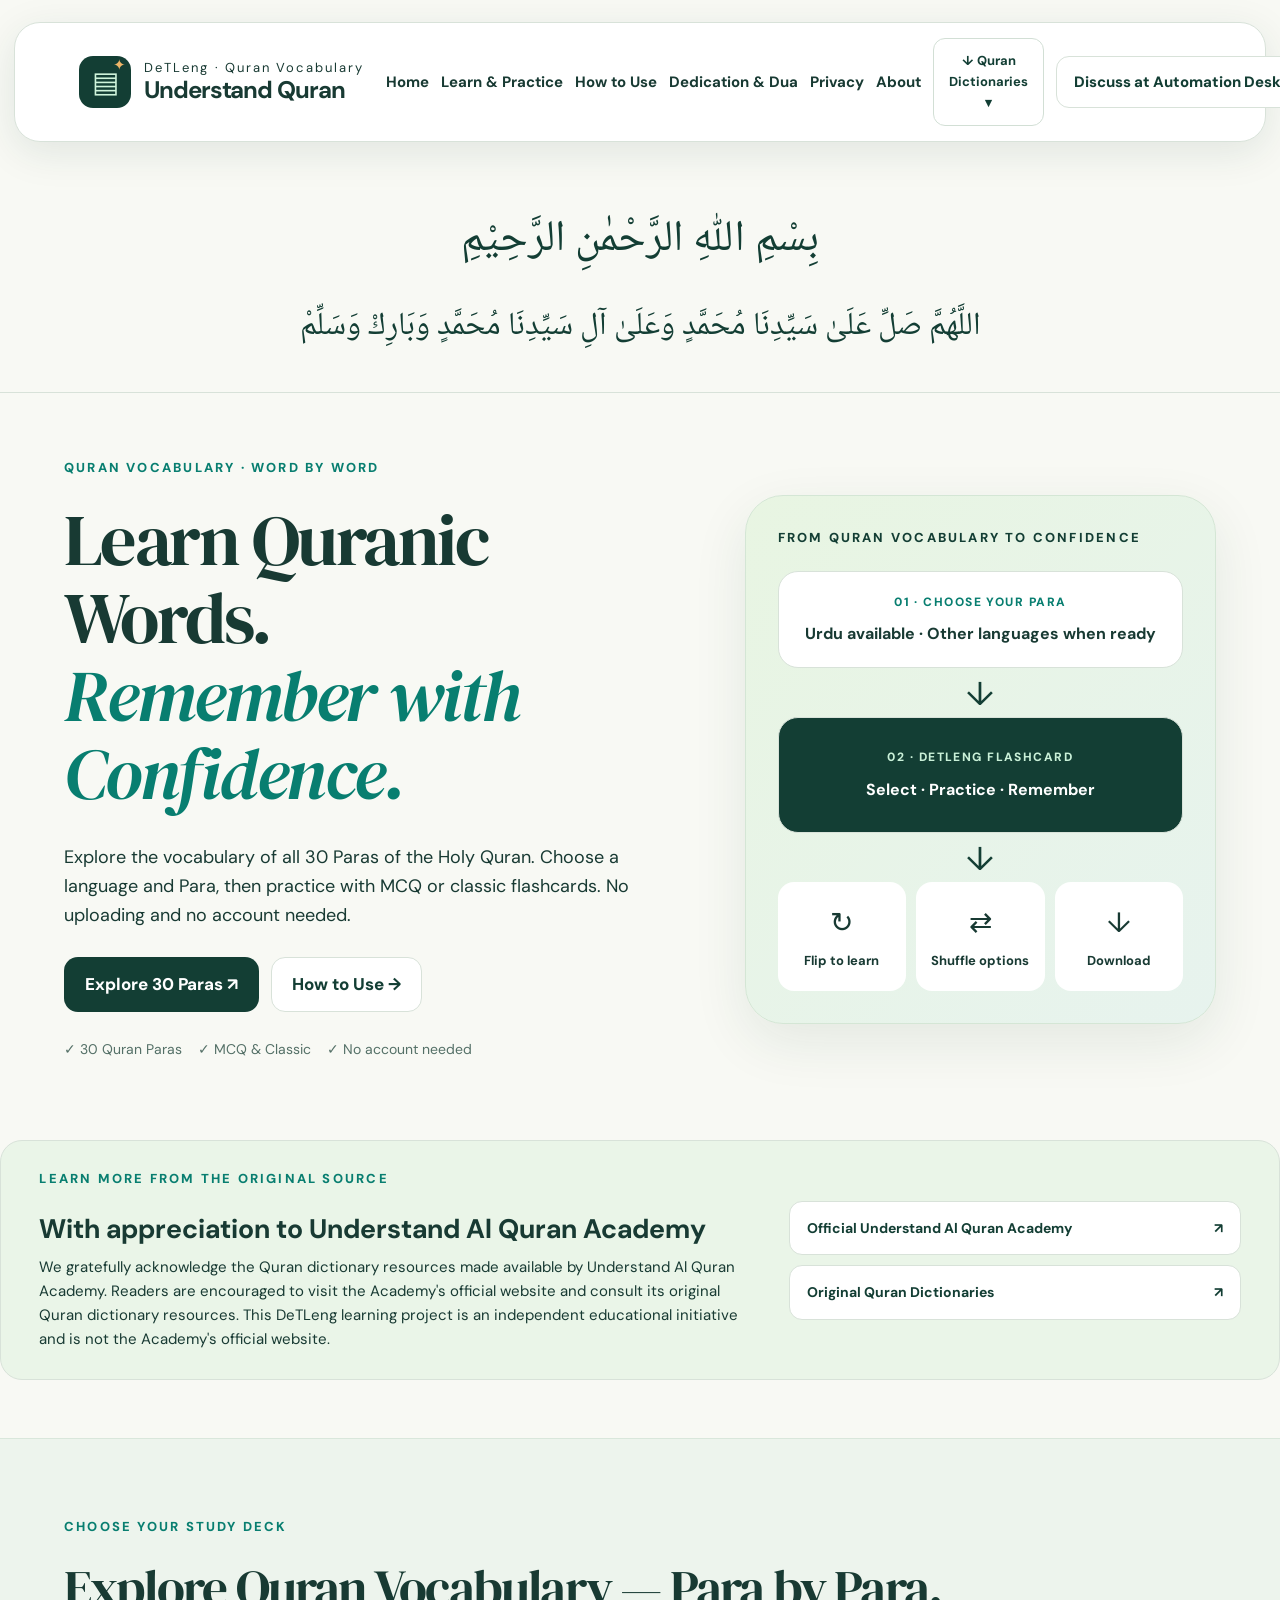
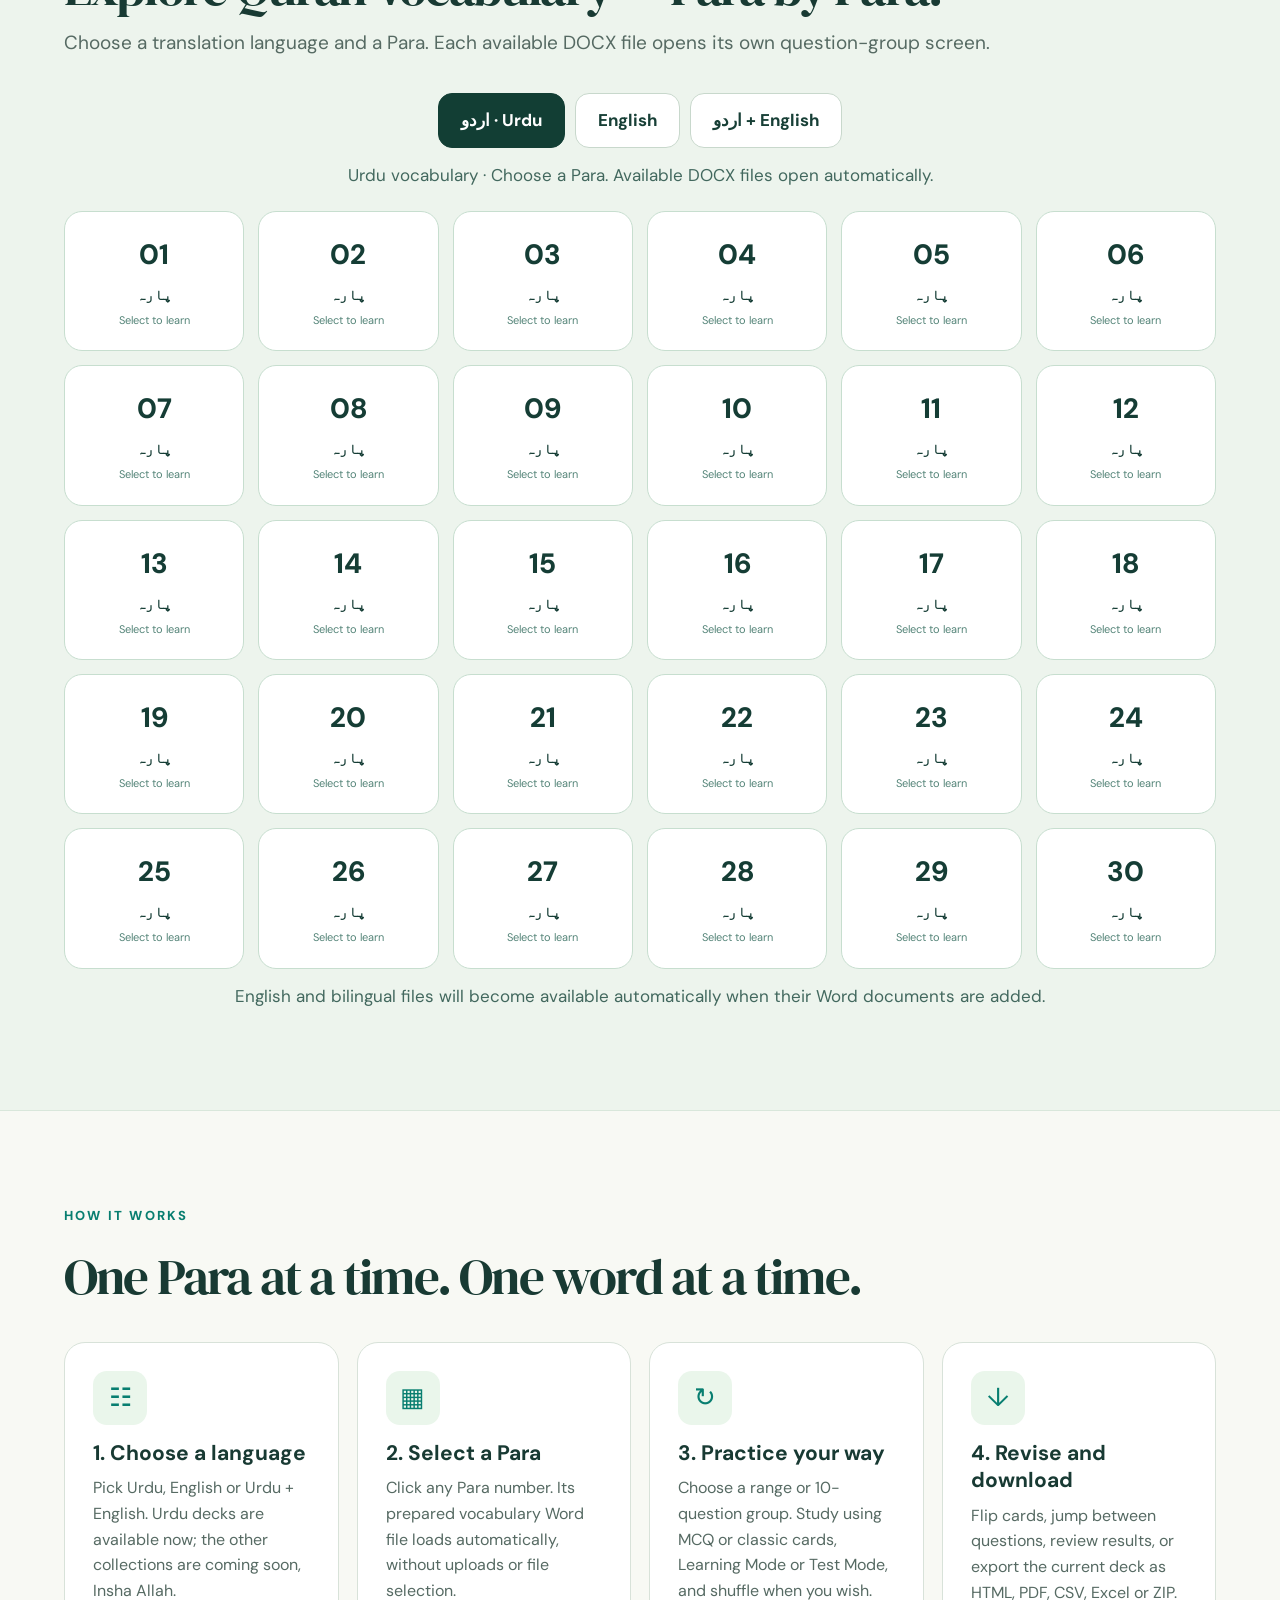
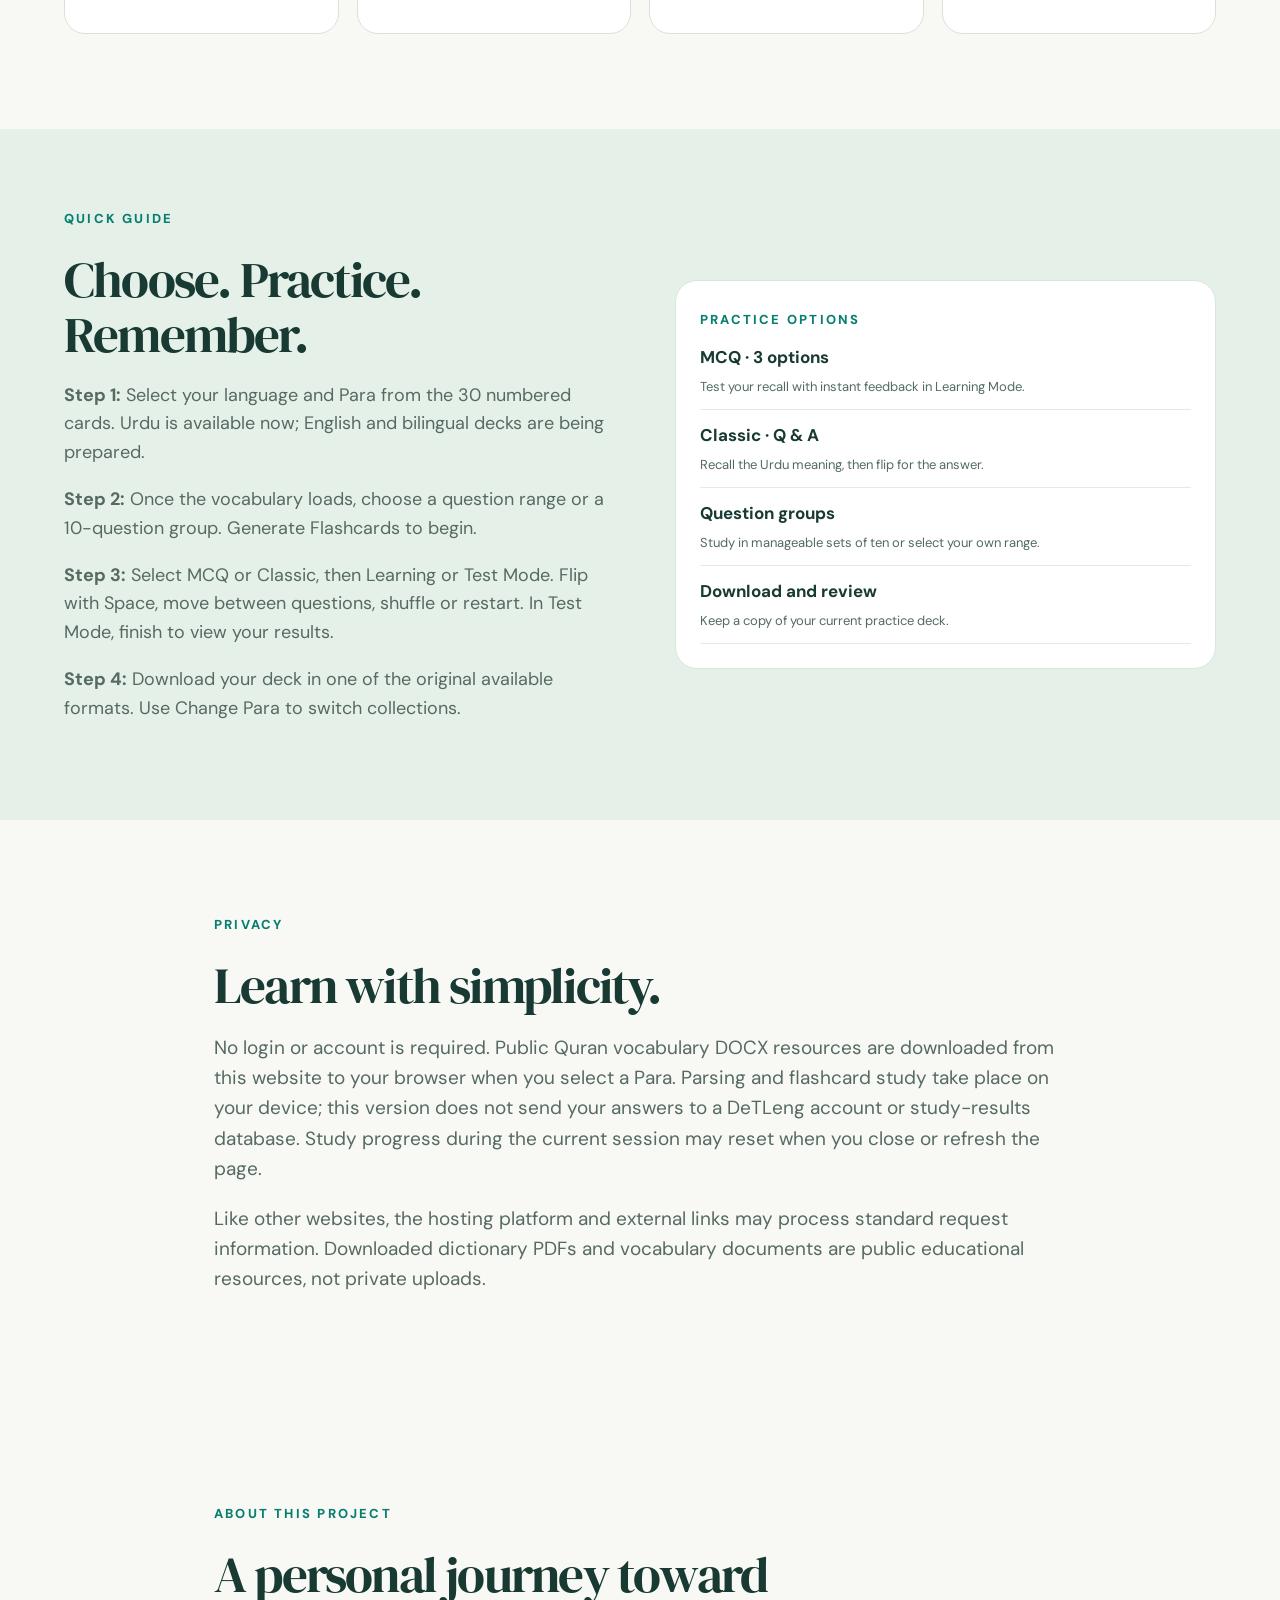
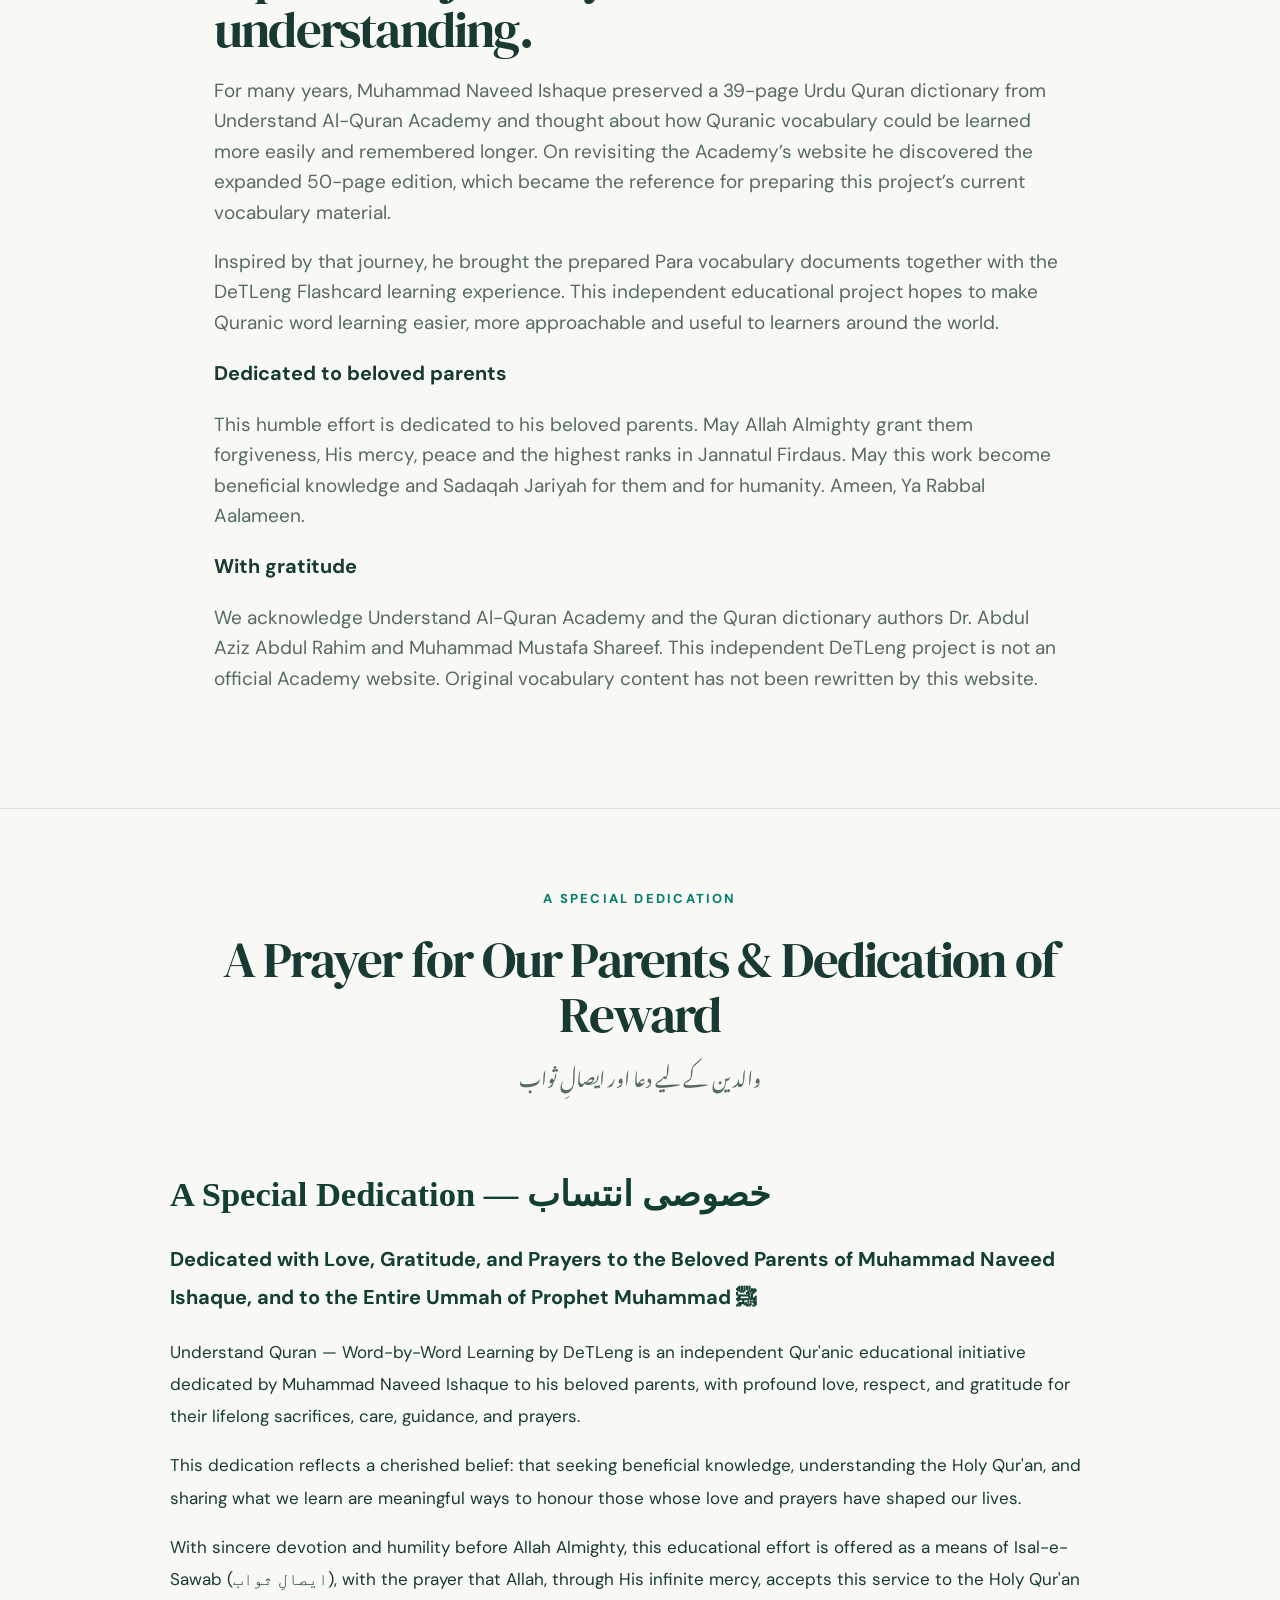
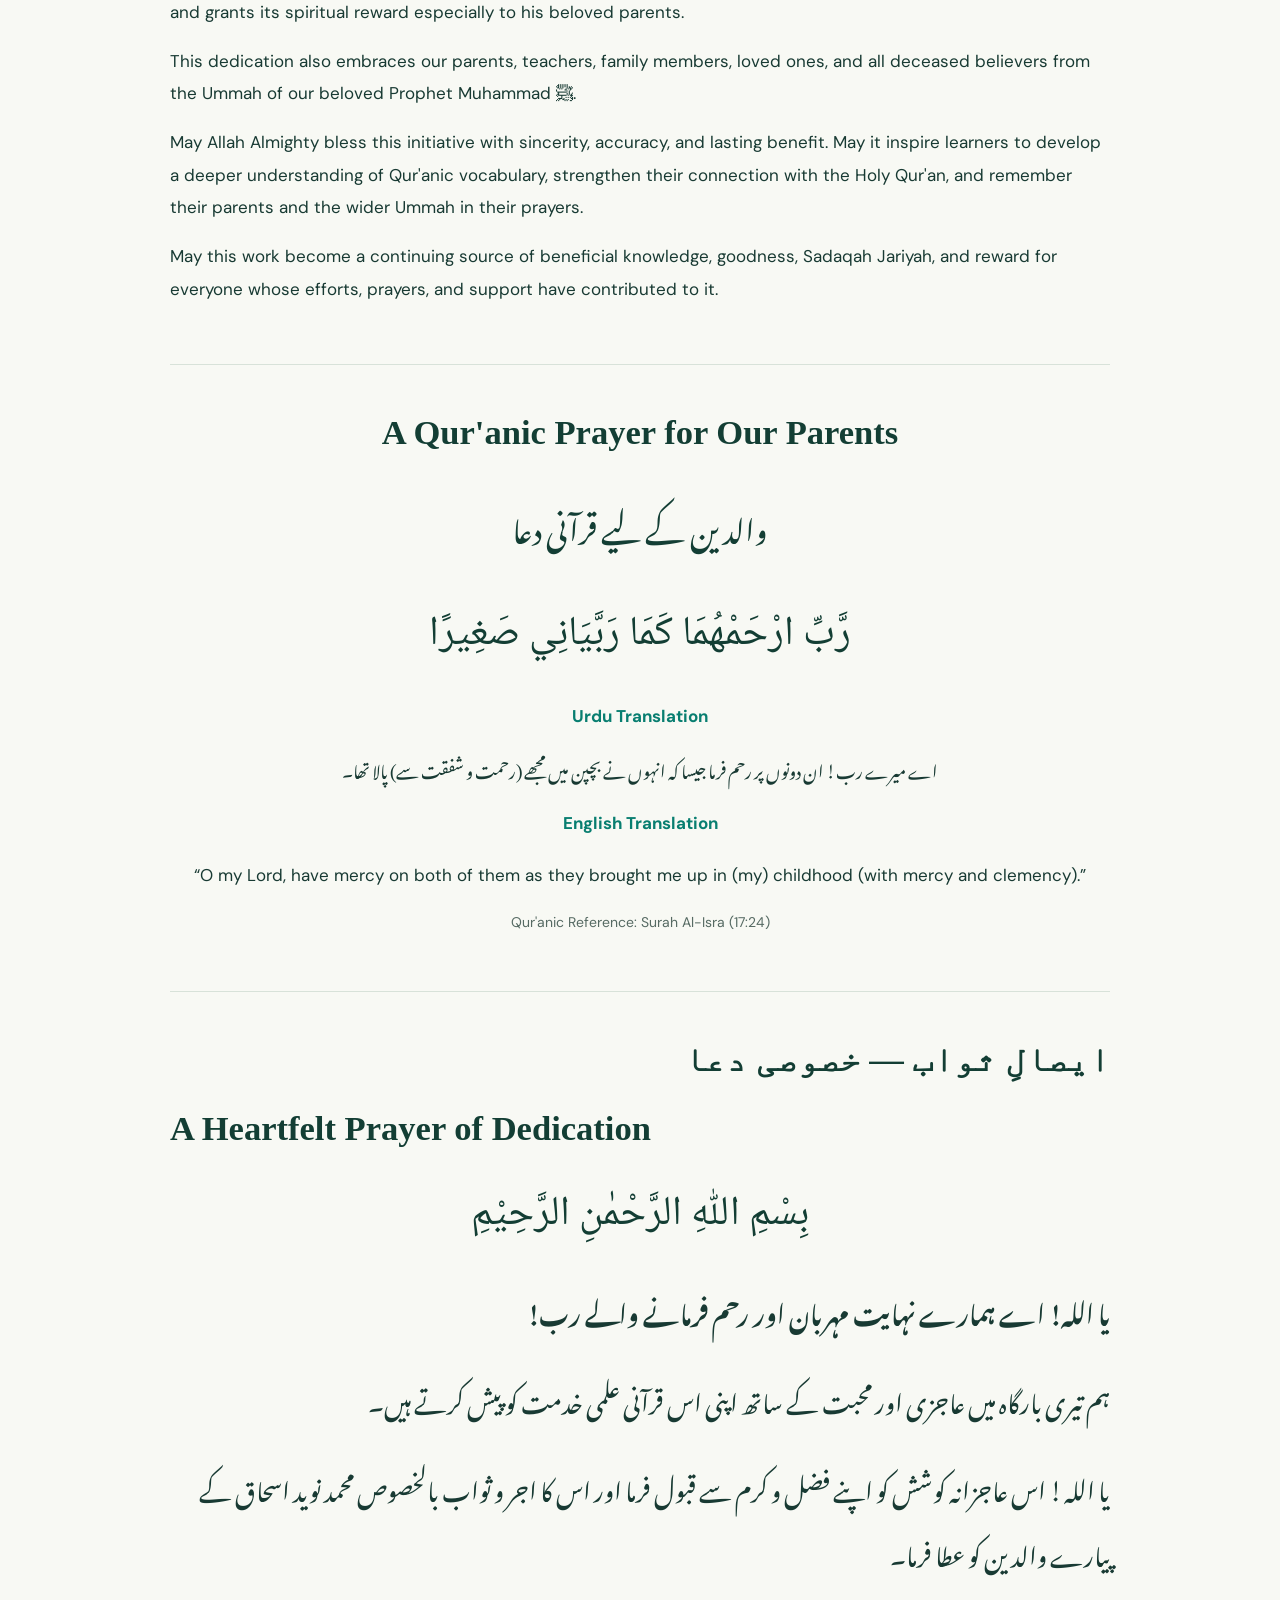
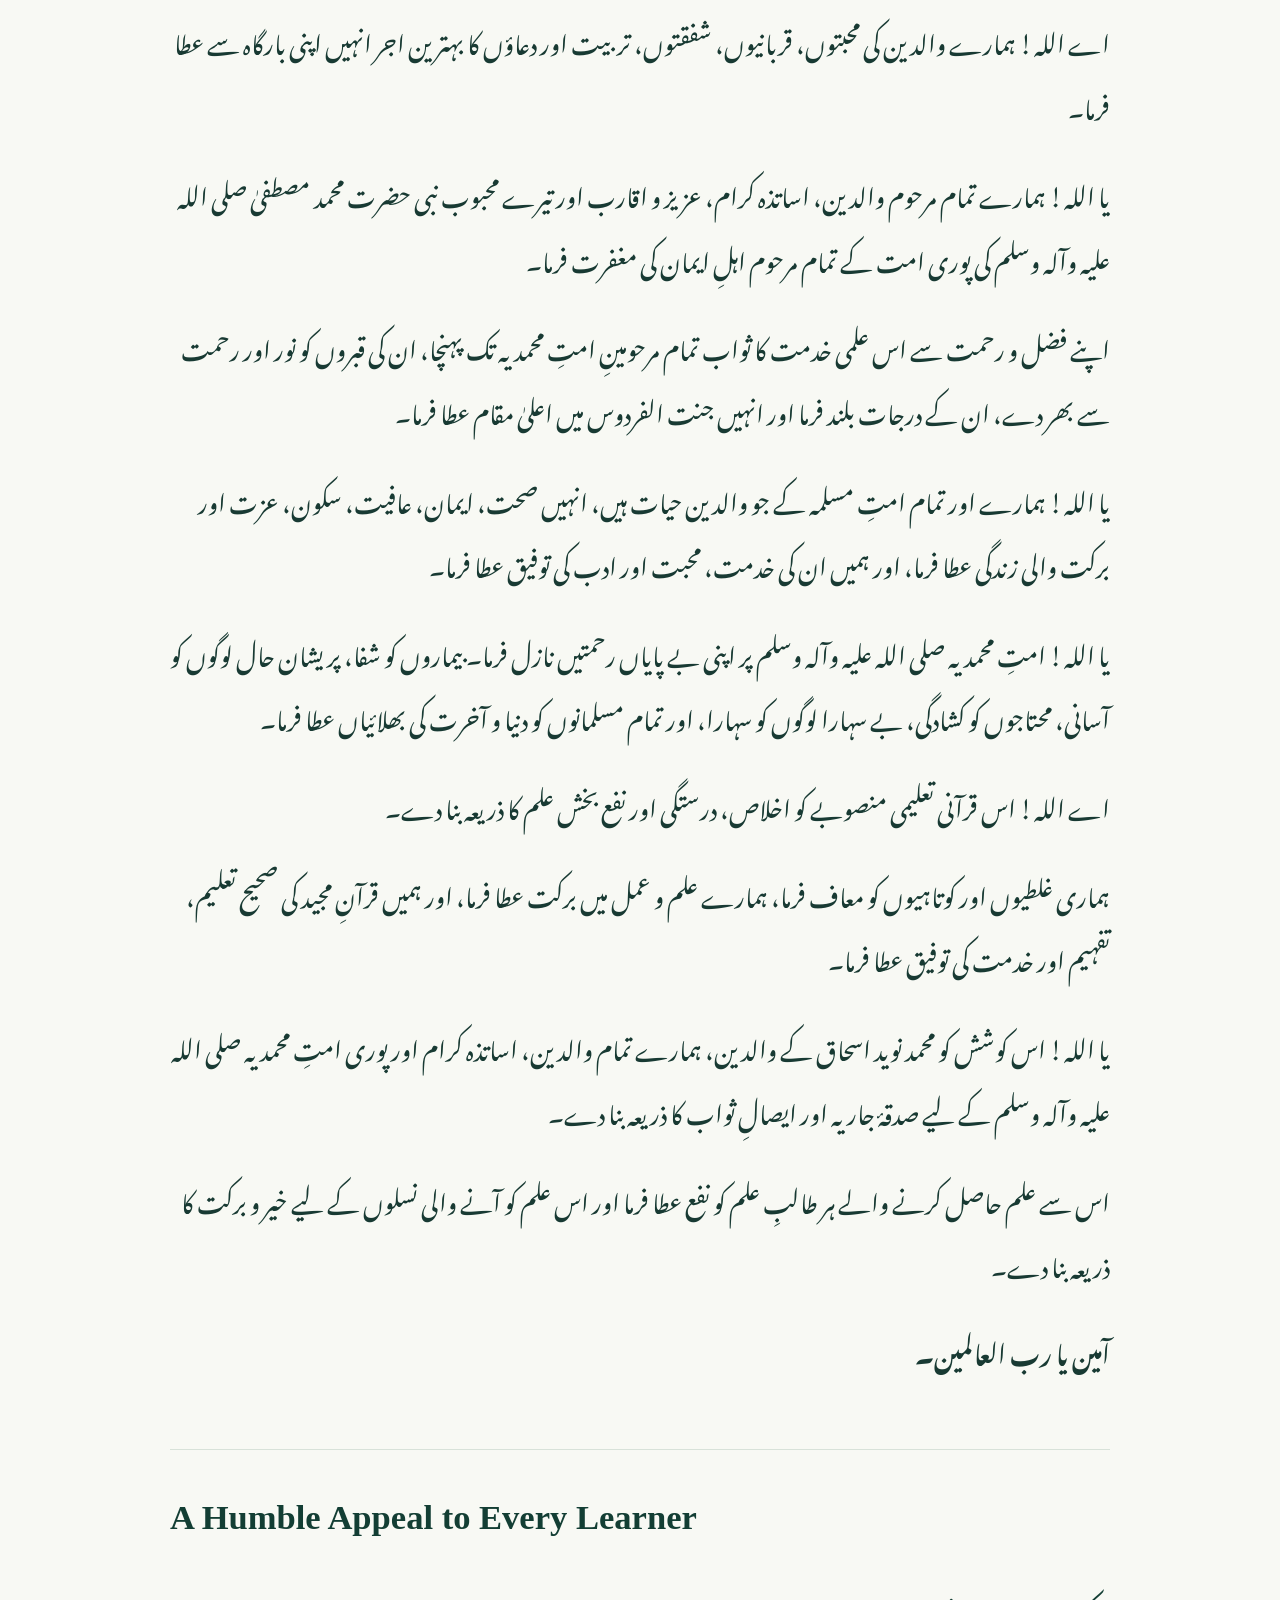
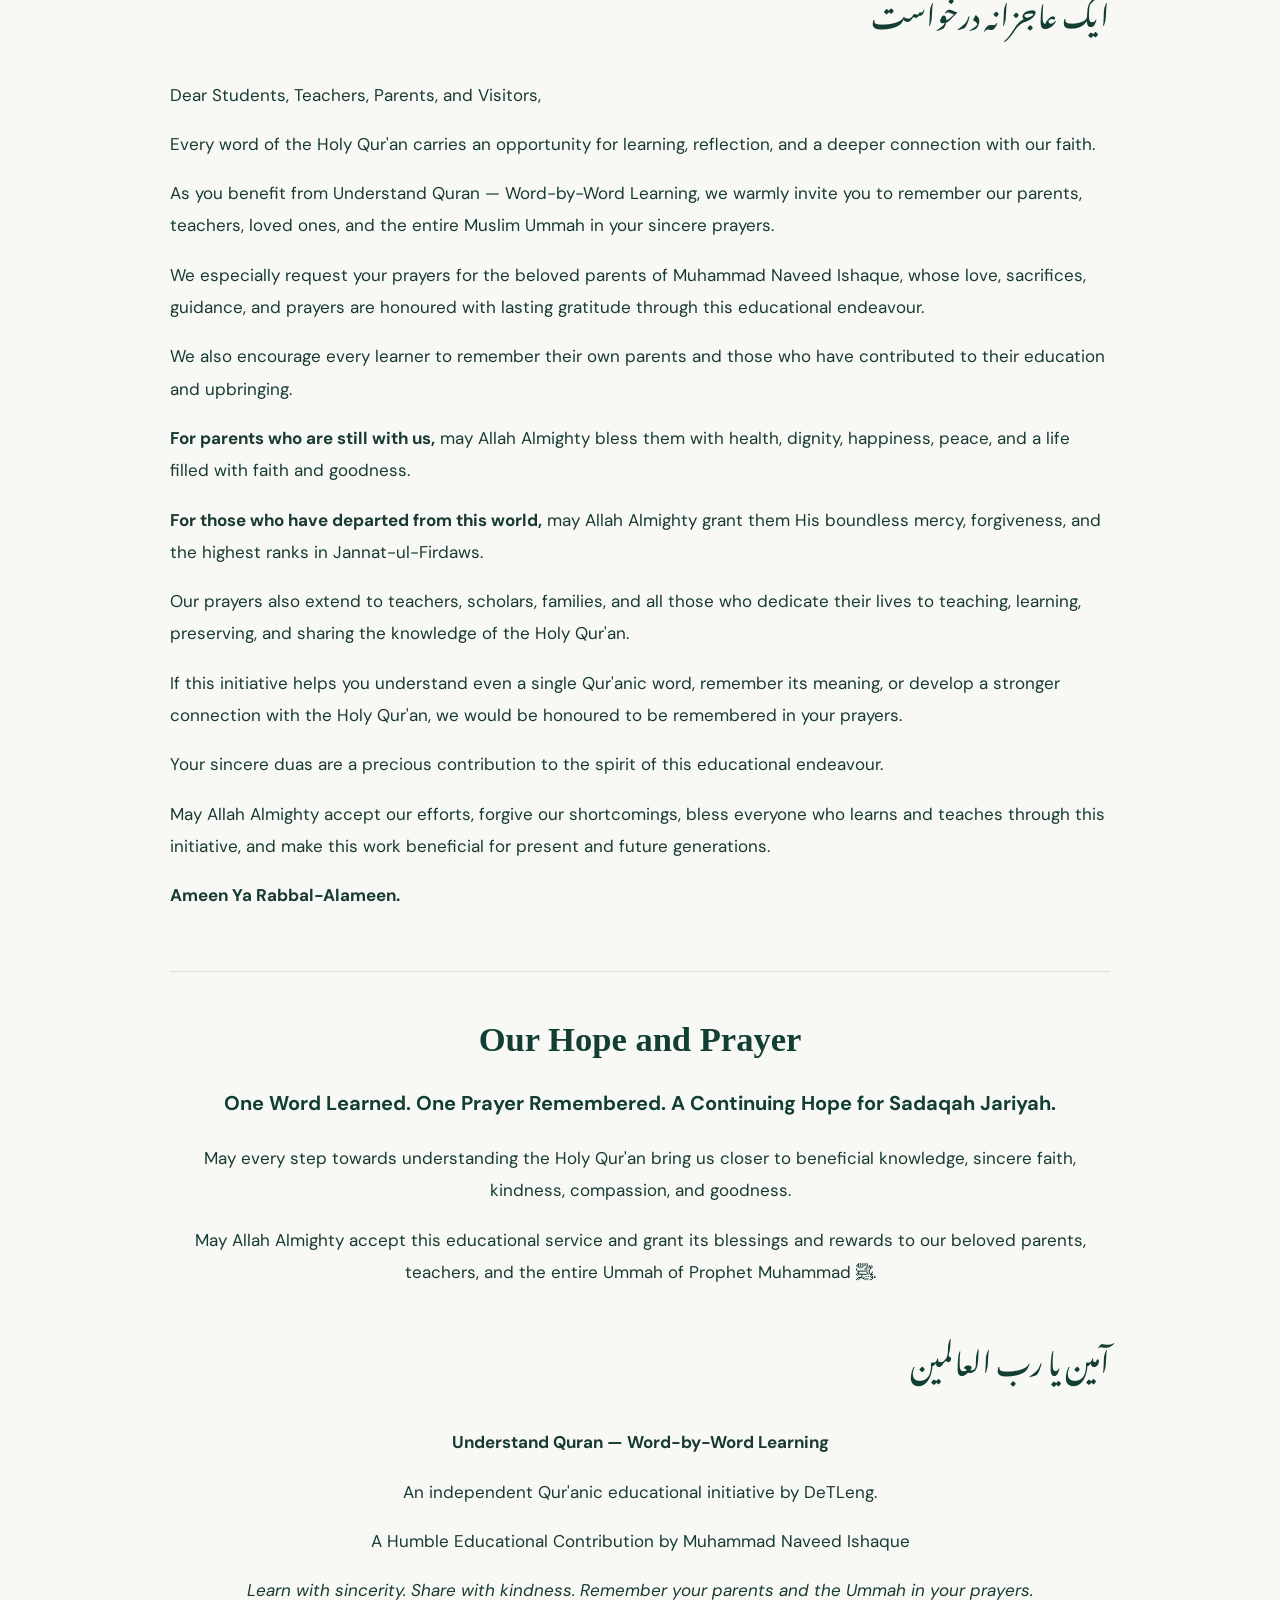
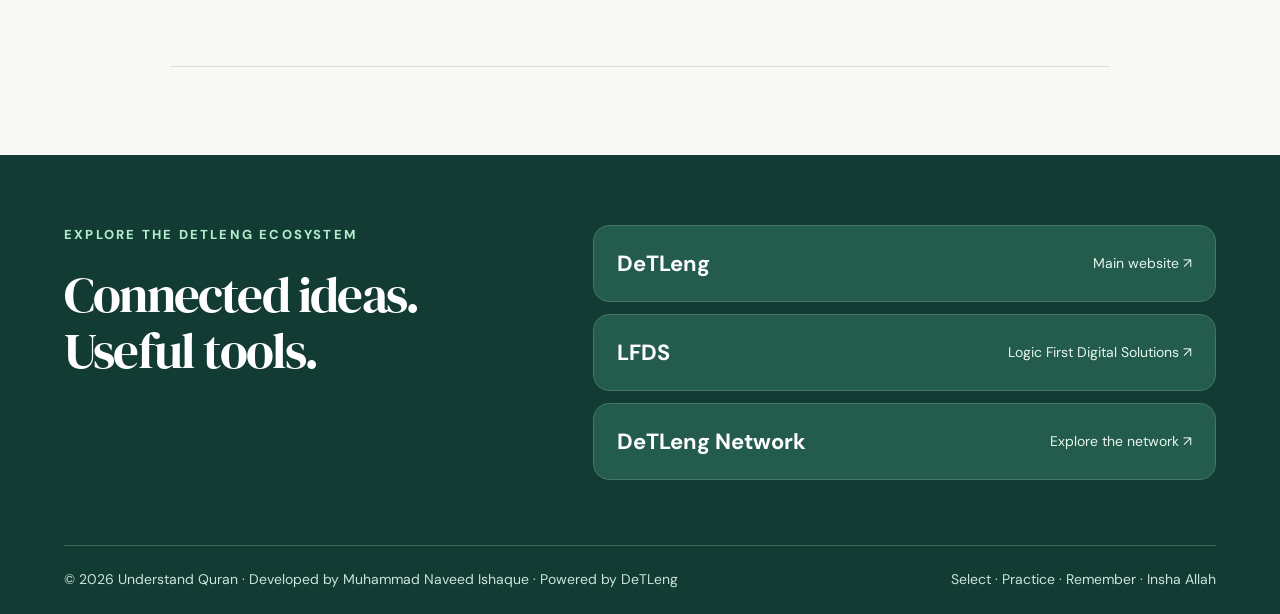
==== commit 5892431a: "Upgrade Understand Quran UI UX and learning experience" ====
--- a/index.html
+++ b/index.html
@@ -1,15 +1,85 @@
 <!DOCTYPE html>
+
 <html lang="en"><head><meta charset="utf-8"/><meta content="width=device-width,initial-scale=1" name="viewport"/><meta content="#123e34" name="theme-color"/><meta content="Learn Quran vocabulary para by para with Urdu flashcards, MCQ learning and test modes. Powered by DeTLeng." name="description"/><title>Understand Quran — Word by Word | DeTLeng</title><link href="assets/favicon.svg" rel="icon" type="image/svg+xml"/><link href="styles.css" rel="stylesheet"/><style>
 .study-choice{display:grid;grid-template-columns:repeat(2,minmax(0,1fr));gap:12px;margin:12px 0 16px}.study-choice-btn{border:2px solid #d3e2d8;border-radius:14px;padding:15px 12px;background:var(--card,#fff);color:inherit;font-family:inherit;font-size:16px;font-weight:700;line-height:1.4;cursor:pointer}.study-choice-btn.active{background:#173f35;color:#fff;border-color:#173f35}.study-choice-btn:focus-visible{outline:3px solid #e58b2c;outline-offset:2px}.classic-card .question-text{font-size:clamp(25px,3vw,34px);text-align:center;line-height:1.45;margin:35px 0}.classic-prompt{text-align:center;font-size:17px;color:#567469;margin:16px auto 32px}.dark .study-choice-btn:not(.active){background:#213c35;color:#f2faf4;border-color:#547168}@media(max-width:560px){.study-choice{grid-template-columns:1fr}}
-</style></head><body>
-<header class="site-header shell"><a aria-label="Understand Quran Home" class="brand" href="#home"><span class="brand-logo">▤<span>✦</span></span><span class="brand-txt"><small>DeTLeng · Quran Vocabulary</small><strong>Understand Quran</strong></span></a><button aria-expanded="false" aria-label="Toggle menu" class="mobile-menu" id="menuToggle">☰</button><nav class="nav" id="mainNav"><a href="#how">How it works</a><a href="#guide">Quick guide</a><a href="#privacy">Privacy</a><a href="#about">About</a><div class="dictionary-menu"><button aria-controls="dictionaryLinks" aria-expanded="false" class="dictionary-toggle" id="dictionaryToggle" type="button">↓ Quran Dictionaries ▾</button><div class="dictionary-links" hidden="" id="dictionaryLinks"><a download="" href="downloads/Quran-Dictionary-Urdu-50-Pages.pdf">Current Edition — Urdu (50 Pages)</a><a download="" href="downloads/Quran-Dictionary-Urdu-39-Pages.pdf">Preserved Earlier Edition — Urdu (39 Pages)</a></div></div><a class="nav-desk" href="https://automation.detleng.com/#desk" rel="noopener noreferrer" target="_blank">Discuss at Automation Desk ↗</a><button class="nav-login" hidden="" id="loginBtn">Login</button></nav></header>
-<main id="home"><section class="hero shell"><div class="hero-copy"><p class="eyebrow">QURAN VOCABULARY · WORD BY WORD</p><h1>Learn Quranic Words.<br/><em>Remember with Confidence.</em></h1><p class="lead">Explore the vocabulary of all 30 Paras of the Holy Quran. Choose a language and Para, then practice with MCQ or classic flashcards. No uploading and no account needed.</p><div class="hero-actions"> <a class="btn primary" href="#paras">Explore 30 Paras ↗</a><a class="btn secondary" href="#how">See how it works →</a></div><div class="hero-chips"><span>✓ 30 Quran Paras</span><span>✓ MCQ &amp; Classic</span><span>✓ No account needed</span></div></div><div class="hero-graphic"><p class="mini-overline">FROM QURAN VOCABULARY TO CONFIDENCE</p><div class="hero-stage"><div class="hero-stage-card"><span>01 · CHOOSE YOUR PARA</span><strong>Urdu · English · Urdu + English</strong></div><div class="stage-arrow">↓</div><div class="hero-stage-card middle"><span>02 · DETLENG FLASHCARD</span><strong>Select · Practice · Remember</strong></div><div class="stage-arrow">↓</div><div class="hero-stage-bottom"><span>↻<b>Flip to learn</b></span><span>⇄<b>Shuffle options</b></span><span>↓<b>Download</b></span></div></div></div></section>
-<section class="para-section" id="paras"><div class="shell"><div class="section-head"><p class="eyebrow">CHOOSE YOUR STUDY DECK</p><h2>Explore Quran Vocabulary — Para by Para.</h2><p>Choose your language, then select a Para. Urdu decks load directly from the prepared Word documents.</p></div><div aria-label="Vocabulary language" class="para-tabs" role="tablist"><button aria-selected="true" class="para-tab active" data-lang="urdu" role="tab" type="button">اردو · Urdu</button><button aria-selected="false" class="para-tab" data-lang="english" role="tab" type="button">English</button><button aria-selected="false" class="para-tab" data-lang="urdu-english" role="tab" type="button">اردو + English</button></div><p aria-live="polite" class="para-language-notice" id="paraLanguageNotice">Urdu vocabulary · Select a Para to load your flashcards.</p><div aria-label="30 Quran Para selections" class="para-grid" id="paraGrid"></div><p class="para-disclaimer">English and bilingual vocabulary decks are being prepared, Insha Allah.</p></div></section><section class="workspace-section" id="workspace"><div class="shell"><div class="section-head"><p class="eyebrow">YOUR STUDY WORKSPACE</p><h2>Practice your selected Para.</h2><p>Choose your question range or group, then study with the original DeTLeng Flashcard experience.</p></div><div class="workspace-grid"><div class="settings-card"><div class="step-heading"><span class="step-circle">1</span><div><h3>Selected Quran Para</h3><p>Automatically loaded from the selected language collection</p></div></div><div class="selected-para" id="selectedPara"><strong id="selectedParaLabel">No Para selected yet</strong><button class="mini-btn" id="changeParaBtn" type="button">Change Para</button></div><div aria-label="Choose or drop a DOCX Word file" class="dropzone" hidden="" id="dropzone" role="button" tabindex="0"><div class="upload-symbol">↑</div><strong>Drop your file here</strong><span>or click to browse your computer</span><small>.docx only · Up to 25 MB</small><input accept=".docx,application/vnd.openxmlformats-officedocument.wordprocessingml.document" hidden="" id="fileInput" type="file"/></div><div aria-live="polite" class="file-summary hidden" id="fileSummary"></div><div class="step-heading border-top"><span class="step-circle">2</span><div><h3>Select question range</h3><p>Choose the question numbers from your selected Para</p></div></div><div class="range-grid"><label>Start number<input disabled="" id="startNumber" min="0" placeholder="1" step="1" type="number"/></label><label>End number<input disabled="" id="endNumber" min="0" placeholder="10" step="1" type="number"/></label></div><div class="hint" id="rangeInfo">Select a Para above to choose a question range.</div><section aria-labelledby="rangeGroupsTitle" class="range-groups hidden" id="rangeGroups"><h4 id="rangeGroupsTitle">Question groups · 10 per group</h4><p>Choose a group, then Generate Flashcards. All selects the full range. Generate again to resume a saved group.</p><div aria-label="Select a question range group" class="range-group-grid" id="rangeGroupButtons" role="group"></div><p class="group-progress-legend">Blue = In progress · Green = All correct · Red = Needs practice / unfinished · Blank = Not attempted<br/>Progress stays while this page is open. Restart resets the current set.</p></section><div class="switch-row"><label class="switch-label"><input id="shuffleQuestions" type="checkbox"/><span>Shuffle question order</span></label></div><div class="button-stack"><button class="btn primary full" disabled="" id="generateBtn">Generate Flashcards <span>→</span></button><button class="btn outline full" disabled="" id="editBtn">View / Edit extracted questions</button><button class="btn subtle full" hidden="" id="demoBtn">Try sample questions instead</button></div><div aria-live="polite" class="status" id="status" role="status"></div></div><div class="preview-panel" id="previewPanel"><div class="preview-head"><div><p class="mini-overline">LIVE PREVIEW</p><h3>Practice, flip, remember.</h3></div><span class="counter" id="deckCounter">DEMO</span></div><div id="studyArea"><div class="practice-modes" id="practiceModes"><div aria-label="Choose Learning Mode or Test Mode" class="practice-mode-choice" role="group"><button aria-pressed="true" class="practice-mode-btn active" id="learningModeBtn" type="button"><strong>Learning Mode</strong><small>Instant feedback · First answer locks</small></button><button aria-pressed="false" class="practice-mode-btn" id="testModeBtn" type="button"><strong>Test Mode</strong><small>Check your recall, then see your result</small></button></div><p class="practice-mode-note">Changing mode starts a fresh attempt.</p></div><div class="session-summary"><p aria-live="polite" id="sessionProgress"></p><strong class="last-result hidden" id="lastResult"></strong><div class="session-actions"><button class="mini-btn hidden" id="finishTestBtn" type="button">Finish Test</button><button class="mini-btn hidden" id="showResultBtn" type="button">View result</button></div></div><p aria-live="polite" class="study-notice" id="studyNotice" role="status"></p><div aria-label="Flip flashcard" class="flip-card" id="flipCard" role="button" tabindex="0"><div class="card-content" id="cardContent"></div></div><p class="flip-hint" id="studyFlipHint">↻ Tap the card or press Space to flip</p><div class="study-toolbar"><button class="btn secondary" disabled="" id="prevBtn">← Previous</button><button class="btn secondary" id="flipBtn">↻ Flip card</button><button class="btn primary" id="nextBtn">Next →</button></div><div class="study-extras"><button class="mini-btn" id="shuffleOptionsBtn">⇄ Shuffle options</button><button class="mini-btn" id="shuffleDeckBtn">⤨ Shuffle questions</button><button class="mini-btn" id="restartBtn">↺ Restart</button></div><nav aria-labelledby="quizNavigationTitle" class="quiz-navigation" id="quizNavigation"><h4 id="quizNavigationTitle">Quiz navigation</h4><p class="quiz-navigation-hint">Choose a question number to jump directly to it.</p><div class="quiz-question-grid" id="quizQuestions"></div><p class="quiz-navigation-legend" id="quizNavigationLegend"><span>Current question: outlined</span><span>Answer selected: shaded</span></p></nav></div><div class="export-panel" id="exportPanel"><p class="mini-overline">DOWNLOAD YOUR STUDY DECK</p><p>Generate a deck first to enable downloadable formats.</p><div class="export-grid"><button disabled="" id="htmlBtn">⤓ Interactive HTML</button><button disabled="" id="pdfBtn">⤓ Printable PDF</button><button disabled="" id="csvBtn">⤓ CSV</button><button disabled="" id="xlsxBtn">⤓ Excel XLSX</button><button disabled="" id="zipBtn">⤓ Offline ZIP</button></div></div></div></div></div></section>
+</style><link href="uq-experience.css" rel="stylesheet"/></head><body>
+<header aria-label="Main navigation" class="site-header shell" id="topNavigation"><a aria-label="Understand Quran Home" class="brand" href="#home"><span class="brand-logo">▤<span>✦</span></span><span class="brand-txt"><small>DeTLeng · Quran Vocabulary</small><strong>Understand Quran</strong></span></a><button aria-expanded="false" aria-label="Toggle menu" class="mobile-menu" id="menuToggle">☰</button><nav class="nav" id="mainNav"><a href="#home">Home</a><a href="#paras">Learn &amp; Practice</a><a href="how-to-use.html">How to Use</a><a href="#dedication">Dedication &amp; Dua</a><a href="#privacy">Privacy</a><a href="#about">About</a><div class="dictionary-menu"><button aria-controls="dictionaryLinks" aria-expanded="false" class="dictionary-toggle" id="dictionaryToggle" type="button">↓ Quran Dictionaries ▾</button><div class="dictionary-links" hidden="" id="dictionaryLinks"><a download="" href="downloads/Quran-Dictionary-Urdu-50-Pages.pdf">Current Edition — Urdu (50 Pages)</a><a download="" href="downloads/Quran-Dictionary-Urdu-39-Pages.pdf">Preserved Earlier Edition — Urdu (39 Pages)</a></div></div><a class="nav-desk" href="https://automation.detleng.com/#desk" rel="noopener noreferrer" target="_blank">Discuss at Automation Desk ↗</a><button class="nav-login" hidden="" id="loginBtn">Login</button></nav></header>
+<main id="home"><section aria-label="Bismillah and Durood Sharif" class="opening-prayer shell"><p class="arabic-opening" dir="rtl" lang="ar">بِسْمِ اللّٰهِ الرَّحْمٰنِ الرَّحِيْمِ</p><p class="arabic-durood" dir="rtl" lang="ar">اللَّهُمَّ صَلِّ عَلَىٰ سَيِّدِنَا مُحَمَّدٍ وَعَلَىٰ آلِ سَيِّدِنَا مُحَمَّدٍ وَبَارِكْ وَسَلِّمْ</p></section><section class="hero shell"><div class="hero-copy"><p class="eyebrow">QURAN VOCABULARY · WORD BY WORD</p><h1>Learn Quranic Words.<br/><em>Remember with Confidence.</em></h1><p class="lead">Explore the vocabulary of all 30 Paras of the Holy Quran. Choose a language and Para, then practice with MCQ or classic flashcards. No uploading and no account needed.</p><div class="hero-actions"> <a class="btn primary" href="#paras">Explore 30 Paras ↗</a><a class="btn secondary" href="how-to-use.html">How to Use →</a></div><div class="hero-chips"><span>✓ 30 Quran Paras</span><span>✓ MCQ &amp; Classic</span><span>✓ No account needed</span></div></div><div class="hero-graphic"><p class="mini-overline">FROM QURAN VOCABULARY TO CONFIDENCE</p><div class="hero-stage"><div class="hero-stage-card"><span>01 · CHOOSE YOUR PARA</span><strong>Urdu available · Other languages when ready</strong></div><div class="stage-arrow">↓</div><div class="hero-stage-card middle"><span>02 · DETLENG FLASHCARD</span><strong>Select · Practice · Remember</strong></div><div class="stage-arrow">↓</div><div class="hero-stage-bottom"><span>↻<b>Flip to learn</b></span><span>⇄<b>Shuffle options</b></span><span>↓<b>Download</b></span></div></div></div></section><section aria-label="Educational resource acknowledgements" class="academy-resource shell"><div class="resource-intro"><p class="eyebrow">LEARN MORE FROM THE ORIGINAL SOURCE</p><h2>With appreciation to Understand Al Quran Academy</h2><p>We gratefully acknowledge the Quran dictionary resources made available by Understand Al Quran Academy. Readers are encouraged to visit the Academy's official website and consult its original Quran dictionary resources. This DeTLeng learning project is an independent educational initiative and is not the Academy's official website.</p></div><div class="resource-buttons"><a class="resource-button" href="https://understandquran.com/" rel="noopener noreferrer" target="_blank">Official Understand Al Quran Academy <span aria-hidden="true">↗</span></a><a class="resource-button" href="https://understandquran.com/quran-dictionaries/quran-dictionaries-english/" rel="noopener noreferrer" target="_blank">Original Quran Dictionaries <span aria-hidden="true">↗</span></a></div></section>
+<section class="para-section" id="paras"><div class="shell"><div class="section-head"><p class="eyebrow">CHOOSE YOUR STUDY DECK</p><h2>Explore Quran Vocabulary — Para by Para.</h2><p>Choose a translation language and a Para. Each available DOCX file opens its own question-group screen.</p></div><div aria-label="Vocabulary language" class="para-tabs" role="tablist"><button aria-selected="true" class="para-tab active" data-lang="urdu" role="tab" type="button">اردو · Urdu</button><button aria-selected="false" class="para-tab" data-lang="english" role="tab" type="button">English</button><button aria-selected="false" class="para-tab" data-lang="urdu-english" role="tab" type="button">اردو + English</button></div><p aria-live="polite" class="para-language-notice" id="paraLanguageNotice">Urdu vocabulary · Select a Para to load your flashcards.</p><div aria-label="30 Quran Para selections" class="para-grid" id="paraGrid"></div><p class="para-disclaimer">English and bilingual files will become available automatically when their Word documents are added.</p></div></section><section class="workspace-section" id="workspace"><div class="shell"><div class="section-head"><p class="eyebrow">YOUR STUDY WORKSPACE</p><h2>A focused way to study Quranic words.</h2><p>Select a question range or group, then open your dedicated full-width practice screen.</p></div><div class="workspace-stages"><section aria-label="Question group selection" class="study-stage-group" id="groupSelectionScreen"><div class="settings-card"><div class="stage-head"><p class="eyebrow">STEP 2 · CHOOSE YOUR QUESTIONS</p><h2>Choose your question group</h2><p>Choose All, a 10-question group, or your preferred question range. Your practice will open in a separate full-width view.</p></div><div class="step-heading"><span class="step-circle">1</span><div><h3>Selected Quran Para</h3><p>Automatically loaded from the selected language collection</p></div></div><div class="selected-para" id="selectedPara"><strong id="selectedParaLabel">No Para selected yet</strong><button class="mini-btn" id="changeParaBtn" type="button">Change Para</button></div><div aria-label="Choose or drop a DOCX Word file" class="dropzone" hidden="" id="dropzone" role="button" tabindex="0"><div class="upload-symbol">↑</div><strong>Drop your file here</strong><span>or click to browse your computer</span><small>.docx only · Up to 25 MB</small><input accept=".docx,application/vnd.openxmlformats-officedocument.wordprocessingml.document" hidden="" id="fileInput" type="file"/></div><div aria-live="polite" class="file-summary hidden" id="fileSummary"></div><div class="step-heading border-top"><span class="step-circle">2</span><div><h3>Select question range</h3><p>Choose the question numbers from your selected Para</p></div></div><div class="range-grid"><label>Start number<input disabled="" id="startNumber" min="0" placeholder="1" step="1" type="number"/></label><label>End number<input disabled="" id="endNumber" min="0" placeholder="10" step="1" type="number"/></label></div><div class="hint" id="rangeInfo">Select a Para above to choose a question range.</div><section aria-labelledby="rangeGroupsTitle" class="range-groups hidden" id="rangeGroups"><h4 id="rangeGroupsTitle">Question groups · 10 per group</h4><p>Choose a group, then Generate Flashcards. All selects the full range. Generate again to resume a saved group.</p><div aria-label="Select a question range group" class="range-group-grid" id="rangeGroupButtons" role="group"></div><p class="group-progress-legend">Blue = In progress · Green = All correct · Red = Needs practice / unfinished · Blank = Not attempted<br/>Progress stays while this page is open. Restart resets the current set.</p></section><div class="switch-row"><label class="switch-label"><input id="shuffleQuestions" type="checkbox"/><span>Shuffle question order</span></label></div><div class="button-stack"><button class="btn primary full" disabled="" id="generateBtn">Generate Flashcards <span>→</span></button><button class="btn outline full" disabled="" id="editBtn">View / Edit extracted questions</button><button class="btn subtle full" hidden="" id="demoBtn">Try sample questions instead</button></div><div aria-live="polite" class="status" id="status" role="status"></div></div></section><section aria-label="Full width practice" class="study-stage-practice" hidden="" id="practiceScreen"><div class="practice-stage-nav"><button class="btn secondary" id="backToGroups" type="button">← Back to Question Groups</button><div class="practice-stage-meta"><span id="practiceParaSummary">Quran vocabulary practice</span><button class="mini-btn restart-safe" id="restartBtn" type="button">↺ Restart this set</button></div></div><div class="preview-panel" id="previewPanel"><div class="preview-head"><div><p class="mini-overline">LIVE PREVIEW</p><h3>Practice, flip, remember.</h3></div><span class="counter" id="deckCounter">DEMO</span></div><div id="studyArea"><div class="practice-modes" id="practiceModes"><div aria-label="Choose Learning Mode or Test Mode" class="practice-mode-choice" role="group"><button aria-pressed="true" class="practice-mode-btn active" id="learningModeBtn" type="button"><strong>Learning Mode</strong><small>Instant feedback · First answer locks</small></button><button aria-pressed="false" class="practice-mode-btn" id="testModeBtn" type="button"><strong>Test Mode</strong><small>Check your recall, then see your result</small></button></div><p class="practice-mode-note">Changing mode starts a fresh attempt.</p></div><div class="session-summary"><p aria-live="polite" id="sessionProgress"></p><strong class="last-result hidden" id="lastResult"></strong><div class="session-actions"><button class="mini-btn hidden" id="finishTestBtn" type="button">Finish Test</button><button class="mini-btn hidden" id="showResultBtn" type="button">View result</button></div></div><p aria-live="polite" class="study-notice" id="studyNotice" role="status"></p><div aria-label="Flip flashcard" class="flip-card" id="flipCard" role="button" tabindex="0"><div class="card-content" id="cardContent"></div></div><p class="flip-hint" id="studyFlipHint">↻ Tap the card or press Space to flip</p><div class="study-toolbar"><button class="btn secondary" disabled="" id="prevBtn">← Previous</button><button class="btn secondary" id="flipBtn">↻ Flip card</button><button class="btn primary" id="nextBtn">Next →</button></div><div class="study-extras"><button class="mini-btn" id="shuffleOptionsBtn">⇄ Shuffle options</button><button class="mini-btn" id="shuffleDeckBtn">⤨ Shuffle questions</button></div><nav aria-labelledby="quizNavigationTitle" class="quiz-navigation" id="quizNavigation"><h4 id="quizNavigationTitle">Quiz navigation</h4><p class="quiz-navigation-hint">Choose a question number to jump directly to it.</p><div class="quiz-question-grid" id="quizQuestions"></div><p class="quiz-navigation-legend" id="quizNavigationLegend"><span>Current question: outlined</span><span>Answer selected: shaded</span></p></nav></div><div class="export-panel" id="exportPanel"><p class="mini-overline">DOWNLOAD YOUR STUDY DECK</p><p>Generate a deck first to enable downloadable formats.</p><div class="export-grid"><button disabled="" id="htmlBtn">⤓ Interactive HTML</button><button disabled="" id="pdfBtn">⤓ Printable PDF</button><button disabled="" id="csvBtn">⤓ CSV</button><button disabled="" id="xlsxBtn">⤓ Excel XLSX</button><button disabled="" id="zipBtn">⤓ Offline ZIP</button></div></div></div></section></div></div></section>
 <section class="info-section shell" id="how"><p class="eyebrow">HOW IT WORKS</p><h2>One Para at a time. One word at a time.</h2><div class="feature-grid"><article><div class="feature-icon">☷</div><h3>1. Choose a language</h3><p>Pick Urdu, English or Urdu + English. Urdu decks are available now; the other collections are coming soon, Insha Allah.</p></article><article><div class="feature-icon">▦</div><h3>2. Select a Para</h3><p>Click any Para number. Its prepared vocabulary Word file loads automatically, without uploads or file selection.</p></article><article><div class="feature-icon">↻</div><h3>3. Practice your way</h3><p>Choose a range or 10-question group. Study using MCQ or classic cards, Learning Mode or Test Mode, and shuffle when you wish.</p></article><article><div class="feature-icon">↓</div><h3>4. Revise and download</h3><p>Flip cards, jump between questions, review results, or export the current deck as HTML, PDF, CSV, Excel or ZIP.</p></article></div></section>
 <section class="guide-wrap" id="guide"><div class="shell guide-grid"><div><p class="eyebrow">QUICK GUIDE</p><h2>Choose. Practice. Remember.</h2><p><strong>Step 1:</strong> Select your language and Para from the 30 numbered cards. Urdu is available now; English and bilingual decks are being prepared.</p><p><strong>Step 2:</strong> Once the vocabulary loads, choose a question range or a 10-question group. Generate Flashcards to begin.</p><p><strong>Step 3:</strong> Select MCQ or Classic, then Learning or Test Mode. Flip with Space, move between questions, shuffle or restart. In Test Mode, finish to view your results.</p><p><strong>Step 4:</strong> Download your deck in one of the original available formats. Use Change Para to switch collections.</p></div><div class="guide-side"><span class="eyebrow">PRACTICE OPTIONS</span><div class="guide-tip"><b>MCQ · 3 options</b><span>Test your recall with instant feedback in Learning Mode.</span></div><div class="guide-tip"><b>Classic · Q &amp; A</b><span>Recall the Urdu meaning, then flip for the answer.</span></div><div class="guide-tip"><b>Question groups</b><span>Study in manageable sets of ten or select your own range.</span></div><div class="guide-tip"><b>Download and review</b><span>Keep a copy of your current practice deck.</span></div></div></div></section>
 <section class="info-section shell narrow" id="privacy"><p class="eyebrow">PRIVACY</p><h2>Learn with simplicity.</h2><p>No login or account is required. Public Quran vocabulary DOCX resources are downloaded from this website to your browser when you select a Para. Parsing and flashcard study take place on your device; this version does not send your answers to a DeTLeng account or study-results database. Study progress during the current session may reset when you close or refresh the page.</p><p>Like other websites, the hosting platform and external links may process standard request information. Downloaded dictionary PDFs and vocabulary documents are public educational resources, not private uploads.</p></section>
-<section class="info-section shell narrow" id="about"><p class="eyebrow">ABOUT THIS PROJECT</p><h2>A personal journey toward understanding.</h2><p>For many years, Muhammad Naveed Ishaque preserved a 39-page Urdu Quran dictionary from Understand Al-Quran Academy and thought about how Quranic vocabulary could be learned more easily and remembered longer. On revisiting the Academy’s website he discovered the expanded 50-page edition, which became the reference for preparing this project’s current vocabulary material.</p><p>Inspired by that journey, he brought the prepared Para vocabulary documents together with the DeTLeng Flashcard learning experience. This independent educational project hopes to make Quranic word learning easier, more approachable and useful to learners around the world.</p><h3>Dedicated to beloved parents</h3><p>This humble effort is dedicated to his beloved parents. May Allah Almighty grant them forgiveness, His mercy, peace and the highest ranks in Jannatul Firdaus. May this work become beneficial knowledge and Sadaqah Jariyah for them and for humanity. Ameen, Ya Rabbal Aalameen.</p><h3>With gratitude</h3><p>We acknowledge Understand Al-Quran Academy and the Quran dictionary authors Dr. Abdul Aziz Abdul Rahim and Muhammad Mustafa Shareef. This independent DeTLeng project is not an official Academy website. Original vocabulary content has not been rewritten by this website.</p></section></main>
+<section class="info-section shell narrow" id="about"><p class="eyebrow">ABOUT THIS PROJECT</p><h2>A personal journey toward understanding.</h2><p>For many years, Muhammad Naveed Ishaque preserved a 39-page Urdu Quran dictionary from Understand Al-Quran Academy and thought about how Quranic vocabulary could be learned more easily and remembered longer. On revisiting the Academy’s website he discovered the expanded 50-page edition, which became the reference for preparing this project’s current vocabulary material.</p><p>Inspired by that journey, he brought the prepared Para vocabulary documents together with the DeTLeng Flashcard learning experience. This independent educational project hopes to make Quranic word learning easier, more approachable and useful to learners around the world.</p><h3>Dedicated to beloved parents</h3><p>This humble effort is dedicated to his beloved parents. May Allah Almighty grant them forgiveness, His mercy, peace and the highest ranks in Jannatul Firdaus. May this work become beneficial knowledge and Sadaqah Jariyah for them and for humanity. Ameen, Ya Rabbal Aalameen.</p><h3>With gratitude</h3><p>We acknowledge Understand Al-Quran Academy and the Quran dictionary authors Dr. Abdul Aziz Abdul Rahim and Muhammad Mustafa Shareef. This independent DeTLeng project is not an official Academy website. Original vocabulary content has not been rewritten by this website.</p></section><section aria-labelledby="dedicationTitle" class="dedication-section" id="dedication"><div class="shell dedication-container"><div class="section-head dedication-heading"><p class="eyebrow">A SPECIAL DEDICATION</p><h2 id="dedicationTitle">A Prayer for Our Parents &amp; Dedication of Reward</h2><p class="urdu-heading" dir="rtl" lang="ur">والدین کے لیے دعا اور ایصالِ ثواب</p></div><div id="dedicationBody"><article class="dedication-text">
+<section class="dedication-chapter">
+<h3>A Special Dedication — <span dir="rtl" lang="ur">خصوصی انتساب</span></h3>
+<p class="dedication-lead"><strong>Dedicated with Love, Gratitude, and Prayers to the Beloved Parents of Muhammad Naveed Ishaque, and to the Entire Ummah of Prophet Muhammad ﷺ</strong></p>
+<p>Understand Quran — Word-by-Word Learning by DeTLeng is an independent Qur'anic educational initiative dedicated by Muhammad Naveed Ishaque to his beloved parents, with profound love, respect, and gratitude for their lifelong sacrifices, care, guidance, and prayers.</p>
+<p>This dedication reflects a cherished belief: that seeking beneficial knowledge, understanding the Holy Qur'an, and sharing what we learn are meaningful ways to honour those whose love and prayers have shaped our lives.</p>
+<p>With sincere devotion and humility before Allah Almighty, this educational effort is offered as a means of Isal-e-Sawab (ایصالِ ثواب), with the prayer that Allah, through His infinite mercy, accepts this service to the Holy Qur'an and grants its spiritual reward especially to his beloved parents.</p>
+<p>This dedication also embraces our parents, teachers, family members, loved ones, and all deceased believers from the Ummah of our beloved Prophet Muhammad ﷺ.</p>
+<p>May Allah Almighty bless this initiative with sincerity, accuracy, and lasting benefit. May it inspire learners to develop a deeper understanding of Qur'anic vocabulary, strengthen their connection with the Holy Qur'an, and remember their parents and the wider Ummah in their prayers.</p>
+<p>May this work become a continuing source of beneficial knowledge, goodness, Sadaqah Jariyah, and reward for everyone whose efforts, prayers, and support have contributed to it.</p>
+</section>
+<section class="dedication-chapter parents-prayer">
+<h3>A Qur'anic Prayer for Our Parents</h3>
+<p class="urdu-heading" dir="rtl" lang="ur">والدین کے لیے قرآنی دعا</p>
+<p class="quranic-prayer" dir="rtl" lang="ar">رَّبِّ ارْحَمْهُمَا كَمَا رَبَّيَانِي صَغِيرًا</p>
+<h4>Urdu Translation</h4>
+<p class="urdu-translation" dir="rtl" lang="ur">اے میرے رب! ان دونوں پر رحم فرما جیسا کہ انہوں نے بچپن میں مجھے (رحمت و شفقت سے) پالا تھا۔</p>
+<h4>English Translation</h4>
+<p>“O my Lord, have mercy on both of them as they brought me up in (my) childhood (with mercy and clemency).”</p>
+<p class="source-note">Qur'anic Reference: Surah Al-Isra (17:24)</p>
+</section>
+<section class="dedication-chapter heartfelt-prayer">
+<h3 class="urdu-heading" dir="rtl" lang="ur">ایصالِ ثواب — خصوصی دعا</h3>
+<h3>A Heartfelt Prayer of Dedication</h3>
+<p class="quranic-prayer" dir="rtl" lang="ar">بِسْمِ اللّٰهِ الرَّحْمٰنِ الرَّحِيْمِ</p>
+<div class="urdu-dua" dir="rtl" lang="ur">
+<p><strong>یا اللہ! اے ہمارے نہایت مہربان اور رحم فرمانے والے رب!</strong></p>
+<p>ہم تیری بارگاہ میں عاجزی اور محبت کے ساتھ اپنی اس قرآنی علمی خدمت کو پیش کرتے ہیں۔</p>
+<p>یا اللہ! اس عاجزانہ کوشش کو اپنے فضل و کرم سے قبول فرما اور اس کا اجر و ثواب بالخصوص محمد نوید اسحاق کے پیارے والدین کو عطا فرما۔</p>
+<p>اے اللہ! ہمارے والدین کی محبتوں، قربانیوں، شفقتوں، تربیت اور دعاؤں کا بہترین اجر انہیں اپنی بارگاہ سے عطا فرما۔</p>
+<p>یا اللہ! ہمارے تمام مرحوم والدین، اساتذہ کرام، عزیز و اقارب اور تیرے محبوب نبی حضرت محمد مصطفیٰ صلی اللہ علیہ وآلہ وسلم کی پوری امت کے تمام مرحوم اہلِ ایمان کی مغفرت فرما۔</p>
+<p>اپنے فضل و رحمت سے اس علمی خدمت کا ثواب تمام مرحومینِ امتِ محمدیہ تک پہنچا، ان کی قبروں کو نور اور رحمت سے بھر دے، ان کے درجات بلند فرما اور انہیں جنت الفردوس میں اعلیٰ مقام عطا فرما۔</p>
+<p>یا اللہ! ہمارے اور تمام امتِ مسلمہ کے جو والدین حیات ہیں، انہیں صحت، ایمان، عافیت، سکون، عزت اور برکت والی زندگی عطا فرما، اور ہمیں ان کی خدمت، محبت اور ادب کی توفیق عطا فرما۔</p>
+<p>یا اللہ! امتِ محمدیہ صلی اللہ علیہ وآلہ وسلم پر اپنی بے پایاں رحمتیں نازل فرما۔ بیماروں کو شفا، پریشان حال لوگوں کو آسانی، محتاجوں کو کشادگی، بے سہارا لوگوں کو سہارا، اور تمام مسلمانوں کو دنیا و آخرت کی بھلائیاں عطا فرما۔</p>
+<p>اے اللہ! اس قرآنی تعلیمی منصوبے کو اخلاص، درستگی اور نفع بخش علم کا ذریعہ بنا دے۔</p>
+<p>ہماری غلطیوں اور کوتاہیوں کو معاف فرما، ہمارے علم و عمل میں برکت عطا فرما، اور ہمیں قرآنِ مجید کی صحیح تعلیم، تفہیم اور خدمت کی توفیق عطا فرما۔</p>
+<p>یا اللہ! اس کوشش کو محمد نوید اسحاق کے والدین، ہمارے تمام والدین، اساتذہ کرام اور پوری امتِ محمدیہ صلی اللہ علیہ وآلہ وسلم کے لیے صدقۂ جاریہ اور ایصالِ ثواب کا ذریعہ بنا دے۔</p>
+<p>اس سے علم حاصل کرنے والے ہر طالبِ علم کو نفع عطا فرما اور اس علم کو آنے والی نسلوں کے لیے خیر و برکت کا ذریعہ بنا دے۔</p>
+<p><strong>آمین یا رب العالمین۔</strong></p>
+</div>
+</section>
+<section class="dedication-chapter">
+<h3>A Humble Appeal to Every Learner</h3>
+<p class="urdu-heading" dir="rtl" lang="ur">ایک عاجزانہ درخواست</p>
+<p>Dear Students, Teachers, Parents, and Visitors,</p>
+<p>Every word of the Holy Qur'an carries an opportunity for learning, reflection, and a deeper connection with our faith.</p>
+<p>As you benefit from Understand Quran — Word-by-Word Learning, we warmly invite you to remember our parents, teachers, loved ones, and the entire Muslim Ummah in your sincere prayers.</p>
+<p>We especially request your prayers for the beloved parents of Muhammad Naveed Ishaque, whose love, sacrifices, guidance, and prayers are honoured with lasting gratitude through this educational endeavour.</p>
+<p>We also encourage every learner to remember their own parents and those who have contributed to their education and upbringing.</p>
+<p><strong>For parents who are still with us,</strong> may Allah Almighty bless them with health, dignity, happiness, peace, and a life filled with faith and goodness.</p>
+<p><strong>For those who have departed from this world,</strong> may Allah Almighty grant them His boundless mercy, forgiveness, and the highest ranks in Jannat-ul-Firdaws.</p>
+<p>Our prayers also extend to teachers, scholars, families, and all those who dedicate their lives to teaching, learning, preserving, and sharing the knowledge of the Holy Qur'an.</p>
+<p>If this initiative helps you understand even a single Qur'anic word, remember its meaning, or develop a stronger connection with the Holy Qur'an, we would be honoured to be remembered in your prayers.</p>
+<p>Your sincere duas are a precious contribution to the spirit of this educational endeavour.</p>
+<p>May Allah Almighty accept our efforts, forgive our shortcomings, bless everyone who learns and teaches through this initiative, and make this work beneficial for present and future generations.</p>
+<p><strong>Ameen Ya Rabbal-Alameen.</strong></p>
+</section>
+<section class="dedication-chapter closing-prayer">
+<h3>Our Hope and Prayer</h3>
+<p class="dedication-lead"><strong>One Word Learned. One Prayer Remembered. A Continuing Hope for Sadaqah Jariyah.</strong></p>
+<p>May every step towards understanding the Holy Qur'an bring us closer to beneficial knowledge, sincere faith, kindness, compassion, and goodness.</p>
+<p>May Allah Almighty accept this educational service and grant its blessings and rewards to our beloved parents, teachers, and the entire Ummah of Prophet Muhammad ﷺ.</p>
+<p class="urdu-heading" dir="rtl" lang="ur">آمین یا رب العالمین</p>
+<p><strong>Understand Quran — Word-by-Word Learning</strong></p>
+<p>An independent Qur'anic educational initiative by DeTLeng.</p>
+<p>A Humble Educational Contribution by Muhammad Naveed Ishaque</p>
+<p><em>Learn with sincerity. Share with kindness. Remember your parents and the Ummah in your prayers.</em></p>
+</section>
+</article>
+</div></div></section></main>
 <footer class="site-footer"><div class="shell"><div class="footer-top"><div><p class="eyebrow">EXPLORE THE DETLENG ECOSYSTEM</p><h2>Connected ideas.<br/>Useful tools.</h2></div><div class="footer-links"><a href="https://www.detleng.com/" rel="noopener noreferrer" target="_blank"><b>DeTLeng</b><span>Main website ↗</span></a><a href="https://lfds.detleng.com/" rel="noopener noreferrer" target="_blank"><b>LFDS</b><span>Logic First Digital Solutions ↗</span></a><a href="https://network.detleng.com/" rel="noopener noreferrer" target="_blank"><b>DeTLeng Network</b><span>Explore the network ↗</span></a></div></div><div class="footer-bottom"><span>© <span id="year"></span> Understand Quran · Developed by Muhammad Naveed Ishaque · Powered by DeTLeng</span><span>Select · Practice · Remember · Insha Allah</span></div></div></footer>
 <div aria-labelledby="authTitle" aria-modal="true" class="modal hidden" id="authModal" role="dialog"><div class="modal-backdrop" data-close="auth"></div><div class="modal-panel auth"><button aria-label="Close" class="close-modal" data-close="auth">×</button><div id="authFormView"><p class="eyebrow">WELCOME TO DETLENG FLASHCARD</p><h2 id="authTitle">A place for your next chapter.</h2><p class="muted">Account features are being prepared. No account is required today; these fields are never submitted.</p><div class="tab-row"><button class="active" id="signInTab">Login</button><button id="signUpTab">Create Account</button></div><form id="authForm"><label class="hidden" id="usernameField">Username<input autocomplete="off" placeholder="Your username"/></label><label>Email<input autocomplete="off" placeholder="Email address" type="email"/></label><label>Password<input autocomplete="off" id="passwordInput" placeholder="Password" type="password"/></label><label class="hidden" id="confirmField">Confirm password<input autocomplete="off" placeholder="Confirm password" type="password"/></label><button class="mini-btn" id="showPasswordBtn" type="button">Show password</button><button class="btn primary full" id="authSubmit" type="submit">Sign In</button></form></div><div class="hidden" id="freeView"><div class="auth-spark">✦</div><p class="eyebrow">LAUNCH PERIOD</p><h2>You're early — enjoy Flashcard free.</h2><p>There's no account required right now. Generate, study, and download flashcards freely while we prepare secure sign-in and cloud features.</p><button class="btn primary full" id="continueFree">Continue Free</button><small>No sign-up needed during the current launch period.</small></div></div></div>
 <div aria-labelledby="editorTitle" aria-modal="true" class="modal hidden" id="editorModal" role="dialog"><div class="modal-backdrop" data-close="editor"></div><div class="modal-panel editor"><div class="editor-top"><div><p class="eyebrow">IMPORT REVIEW</p><h2 id="editorTitle">Review extracted questions</h2><p>Edit any row before generating. Question numbers should be unique.</p></div><button aria-label="Close" class="close-modal" data-close="editor">×</button></div><div class="editor-table-head"><span>No.</span><span>Question</span><span>Correct answer</span><span></span></div><div class="editor-rows" id="editorRows"></div><div class="editor-bottom"><button class="btn secondary" id="addRowBtn">+ Add row</button><button class="btn primary" id="saveRowsBtn">Save changes</button></div></div></div>
-<dialog aria-describedby="resultMessage" aria-labelledby="resultTitle" class="test-result-dialog" id="testResultDialog"><button aria-label="Close result" class="result-close" id="closeResultBtn" type="button">×</button><div aria-hidden="true" class="result-emblem" id="resultEmblem">✦</div><p class="mini-overline">YOUR PRACTICE, YOUR PROGRESS</p><h2 id="resultTitle"></h2><div class="result-score" id="resultScore"></div><p class="result-percent" id="resultPercent"></p><p class="result-detail" id="resultDetail"></p><p class="result-message" id="resultMessage"></p><div class="result-actions"><button class="btn secondary" id="reviewAnswersBtn" type="button">Review Answers</button><button class="btn primary" id="tryAgainBtn" type="button">Try Again →</button></div><p class="result-footer">One more practice. One step closer.</p></dialog><script src="vendor/jszip.min.js"></script><script defer="" src="app.js"></script><dialog aria-labelledby="comingSoonTitle" class="coming-soon-dialog" id="comingSoonDialog"><div class="coming-content"><button aria-label="Close" class="coming-close" id="closeComingSoon" type="button">×</button><div class="coming-icon">☪</div><h2 id="comingSoonTitle">Coming Soon, Insha Allah!</h2><p id="comingSoonDetail">We are preparing this Quran vocabulary collection with care, so learning can be easier and more meaningful.</p><p>Please remember this project in your duas.</p><button class="btn primary" id="okayComingSoon" type="button">Jazakum Allahu Khairan</button></div></dialog><script defer="" src="quran-paras.js"></script></body></html>
+<dialog aria-describedby="resultMessage" aria-labelledby="resultTitle" class="test-result-dialog" id="testResultDialog"><button aria-label="Close result" class="result-close" id="closeResultBtn" type="button">×</button><div aria-hidden="true" class="result-emblem" id="resultEmblem">✦</div><p class="mini-overline">YOUR PRACTICE, YOUR PROGRESS</p><h2 id="resultTitle"></h2><div class="result-score" id="resultScore"></div><p class="result-percent" id="resultPercent"></p><p class="result-detail" id="resultDetail"></p><p class="result-message" id="resultMessage"></p><div class="result-actions"><button class="btn secondary" id="reviewAnswersBtn" type="button">Review Answers</button><button class="btn primary" id="tryAgainBtn" type="button">Try Again →</button></div><p class="result-footer">One more practice. One step closer.</p></dialog><script src="vendor/jszip.min.js"></script><script defer="" src="app.js"></script><dialog aria-labelledby="comingSoonTitle" class="coming-soon-dialog" id="comingSoonDialog"><div class="coming-content"><button aria-label="Close" class="coming-close" id="closeComingSoon" type="button">×</button><div class="coming-icon">☪</div><h2 id="comingSoonTitle">Coming Soon, Insha Allah!</h2><p id="comingSoonDetail">We are preparing this Quran vocabulary collection with care, so learning can be easier and more meaningful.</p><p>Please remember this project in your duas.</p><button class="btn primary" id="okayComingSoon" type="button">Jazakum Allahu Khairan</button></div></dialog><script defer="" src="quran-paras.js"></script><script src="uq-experience.js"></script></body></html>
--- a/uq-experience.css
+++ b/uq-experience.css
@@ -0,0 +1,67 @@
+/* Understand Quran full-width learning stages, typographic system and persistent navigation */
+@import url('https://fonts.googleapis.com/css2?family=Noto+Naskh+Arabic:wght@400;500;600;700&family=Noto+Nastaliq+Urdu:wght@400;500;600;700&display=swap');
+[hidden]{display:none!important}
+html{scroll-padding-top:115px}
+#topNavigation{position:sticky;top:9px;z-index:200;max-width:min(1380px,calc(100% - 28px));background:var(--panel);box-shadow:0 10px 40px rgba(18,62,52,.10);border:1px solid var(--border)}
+#topNavigation .nav{gap:12px;align-items:center}
+#topNavigation .nav a{white-space:nowrap}
+#topNavigation .brand{flex-shrink:0}
+#paras,#workspace,#dedication,#about,#privacy{scroll-margin-top:130px}
+.opening-prayer{margin-top:42px;padding:12px 18px 32px;border-bottom:1px solid var(--border);text-align:center}
+.arabic-opening,.arabic-durood,.quranic-prayer{font-family:'Noto Naskh Arabic',Amiri,serif;line-height:2.05;color:var(--ink);unicode-bidi:plaintext}
+.arabic-opening{font-size:clamp(30px,3.4vw,46px);margin:0 auto 9px}
+.arabic-durood{font-size:clamp(23px,2.5vw,34px);margin:0 auto;max-width:1050px}
+.academy-resource{margin:0 auto 58px;padding:28px clamp(20px,3vw,42px);border-radius:22px;border:1px solid var(--border);background:var(--light);display:grid;grid-template-columns:1.6fr 1fr;gap:28px;align-items:center}
+.academy-resource h2{font-size:clamp(21px,2.1vw,30px);line-height:1.3;margin:7px 0}
+.academy-resource p:not(.eyebrow){font-size:15px;max-width:780px;margin:8px 0 0;color:var(--text)}
+.resource-buttons{display:flex;flex-direction:column;gap:10px}
+.resource-button{display:flex;justify-content:space-between;align-items:center;gap:10px;border:1px solid var(--border);background:var(--panel);padding:15px 17px;border-radius:13px;text-decoration:none;color:var(--ink);font-size:14px;font-weight:700}
+.resource-button:hover{border-color:var(--teal);text-decoration:underline}
+.workspace-stages{display:block;max-width:1140px;margin:0 auto}
+.study-stage-group,.study-stage-practice{width:100%;max-width:100%}
+.workspace-stages .settings-card,.workspace-stages #previewPanel{width:100%;max-width:none;min-width:0;margin:0 auto;padding:clamp(20px,3vw,42px);border-radius:23px}
+.workspace-stages #previewPanel{max-width:1140px}
+.workspace-stages #previewPanel .flip-card{max-width:100%}
+.workspace-stages .range-group-grid{grid-template-columns:repeat(auto-fill,minmax(106px,1fr))}
+.workspace-stages .settings-card .range-grid{max-width:720px}
+.workspace-stages .selected-para{max-width:900px}
+.stage-head{margin:0 0 28px;padding-bottom:20px;border-bottom:1px solid var(--border)}
+.stage-head h2{font-size:clamp(30px,4vw,45px);line-height:1.15;margin:5px 0 9px;font-family:Georgia,serif;color:var(--ink)}
+.stage-head p:last-child{font-size:16px;color:var(--muted);margin:0}
+.practice-stage-nav{display:flex;align-items:center;justify-content:space-between;gap:20px;flex-wrap:wrap;margin:0 0 20px}
+.practice-stage-meta{display:flex;gap:15px;align-items:center;flex-wrap:wrap}
+#practiceParaSummary{font-weight:700;color:var(--ink)}
+.restart-safe{border:1px solid #bca39b!important;background:transparent!important;color:#874a36!important;font-weight:700!important}
+.restart-safe:hover{background:#fff3ef!important}
+.workspace-stages .flip-card .question-text{font-family:'Noto Naskh Arabic',serif;font-size:clamp(23px,2.5vw,33px);line-height:1.95;unicode-bidi:plaintext;overflow-wrap:anywhere}
+.workspace-stages .option{font-size:17px;line-height:1.75}
+.workspace-stages .option span:last-child,.workspace-stages .answer-value{overflow-wrap:anywhere;white-space:normal;unicode-bidi:plaintext}
+.workspace-stages .answer-value{font-family:'Noto Nastaliq Urdu','Noto Naskh Arabic',serif;font-size:clamp(20px,2.2vw,29px);line-height:2.25}
+.urdu-heading,.urdu-dua,.urdu-translation{font-family:'Noto Nastaliq Urdu','Noto Naskh Arabic',serif;direction:rtl;text-align:right;line-height:2.6}
+.urdu-heading{font-size:clamp(21px,2.4vw,30px);color:var(--ink)}
+.urdu-dua{font-size:clamp(19px,1.9vw,25px);max-width:980px;margin:auto}
+.urdu-dua p{margin:0 0 24px;line-height:2.65}
+.urdu-translation{font-size:clamp(19px,2vw,25px)}
+.dedication-section{padding:80px 0;background:var(--cream);border-top:1px solid var(--border)}
+.dedication-container{max-width:1100px;margin:0 auto}
+.dedication-heading{text-align:center;margin-bottom:35px}
+.dedication-heading h2{max-width:950px;margin:8px auto;font-size:clamp(33px,4vw,52px)}
+.dedication-heading .urdu-heading{text-align:center}
+.dedication-text{max-width:940px;margin:0 auto}
+.dedication-chapter{border-bottom:1px solid var(--border);padding:28px 0 42px;margin-bottom:8px}
+.dedication-chapter h3{font-family:Georgia,serif;font-size:clamp(25px,2.7vw,36px);line-height:1.35;color:var(--ink);margin:8px 0 22px}
+.dedication-chapter h3 .urdu-heading{font-family:'Noto Nastaliq Urdu',serif}
+.dedication-chapter h4{margin-top:25px;color:var(--teal)}
+.dedication-chapter>p:not(.urdu-heading):not(.quranic-prayer){font-size:17px;line-height:1.9}
+.dedication-lead{font-size:20px!important;color:var(--ink)}
+.quranic-prayer{text-align:center;font-size:clamp(27px,3.2vw,43px);margin:20px auto}
+.parents-prayer{text-align:center}
+.parents-prayer .urdu-heading,.parents-prayer .urdu-translation{text-align:center}
+.parents-prayer h3,.closing-prayer{text-align:center}
+.source-note{font-size:14px!important;color:var(--muted)}
+body.dark .academy-resource{background:#193a31}
+body.dark .resource-button{background:#1a3831;color:#e9f6ee}
+body.dark .restart-safe{color:#ffd1be!important}
+@media(max-width:1100px){#topNavigation .nav{gap:7px}#topNavigation .nav a{font-size:12px}.academy-resource{grid-template-columns:1fr}}
+@media(max-width:850px){#topNavigation{top:4px;max-width:calc(100% - 12px)}.practice-stage-nav{align-items:stretch;flex-direction:column}.practice-stage-meta{justify-content:space-between}.opening-prayer{margin-top:30px}.dedication-section{padding:45px 0}}
+@media(max-width:600px){.workspace-stages .settings-card,.workspace-stages #previewPanel{padding:15px;border-radius:14px}.workspace-stages .range-group-grid{grid-template-columns:repeat(3,minmax(0,1fr))}.workspace-stages .range-group-btn{min-height:80px}.workspace-stages .study-toolbar{gap:5px}.workspace-stages .study-toolbar button{padding:10px 5px;font-size:12px}.dedication-text{padding:0 4px}.urdu-dua{font-size:20px}.academy-resource{padding:18px}.practice-stage-meta{gap:10px}}
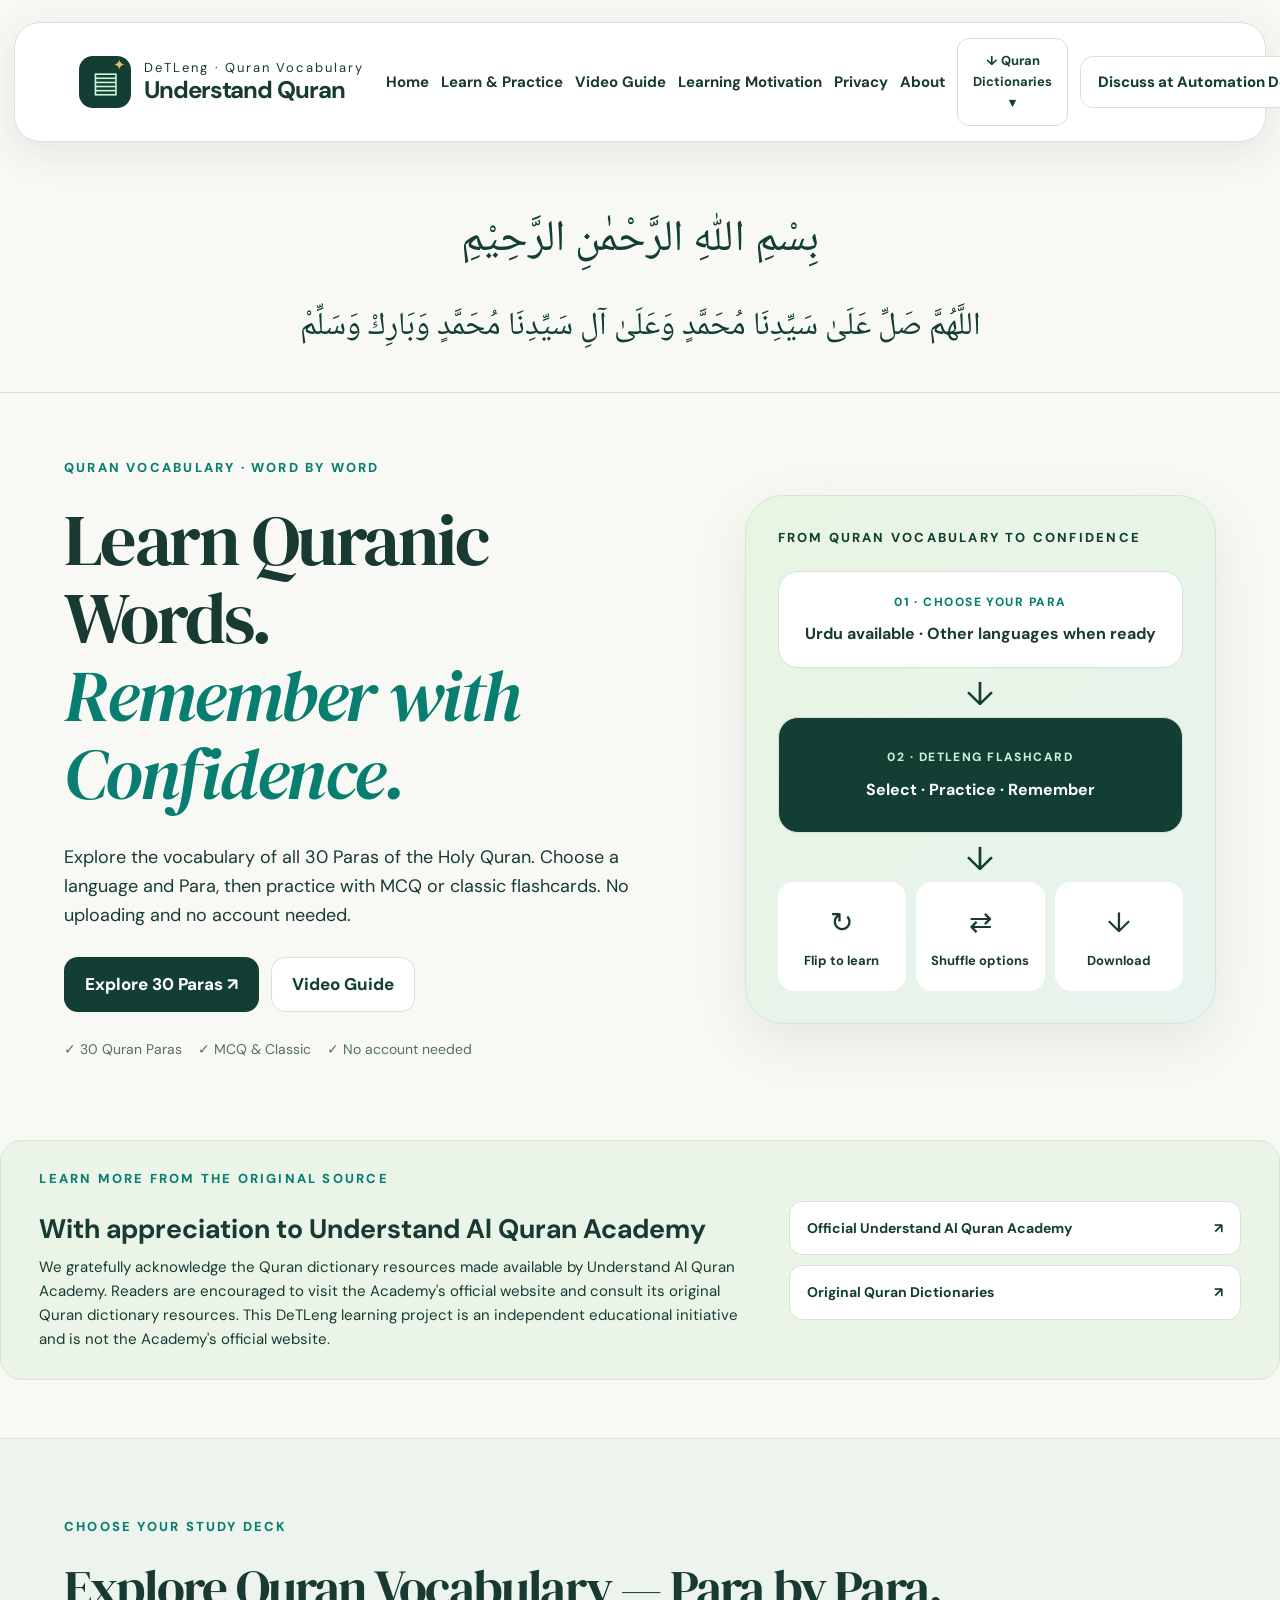
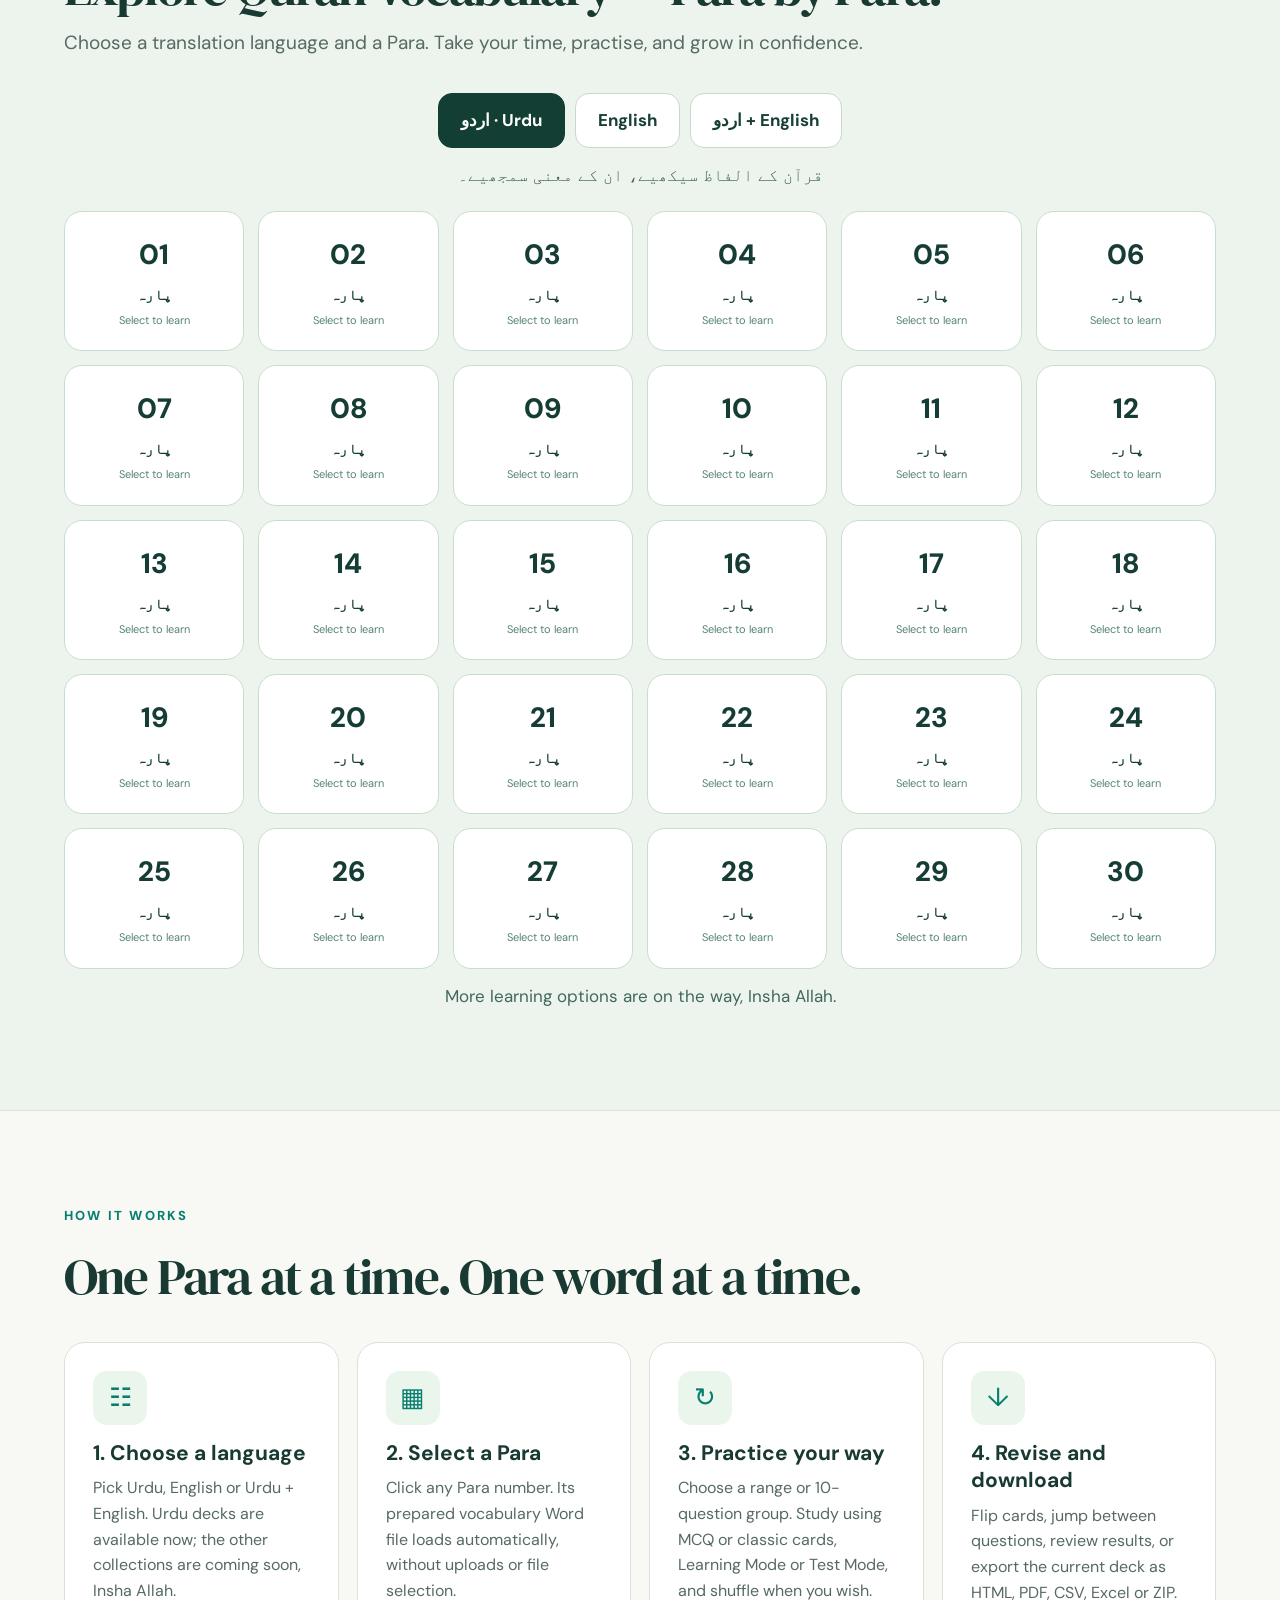
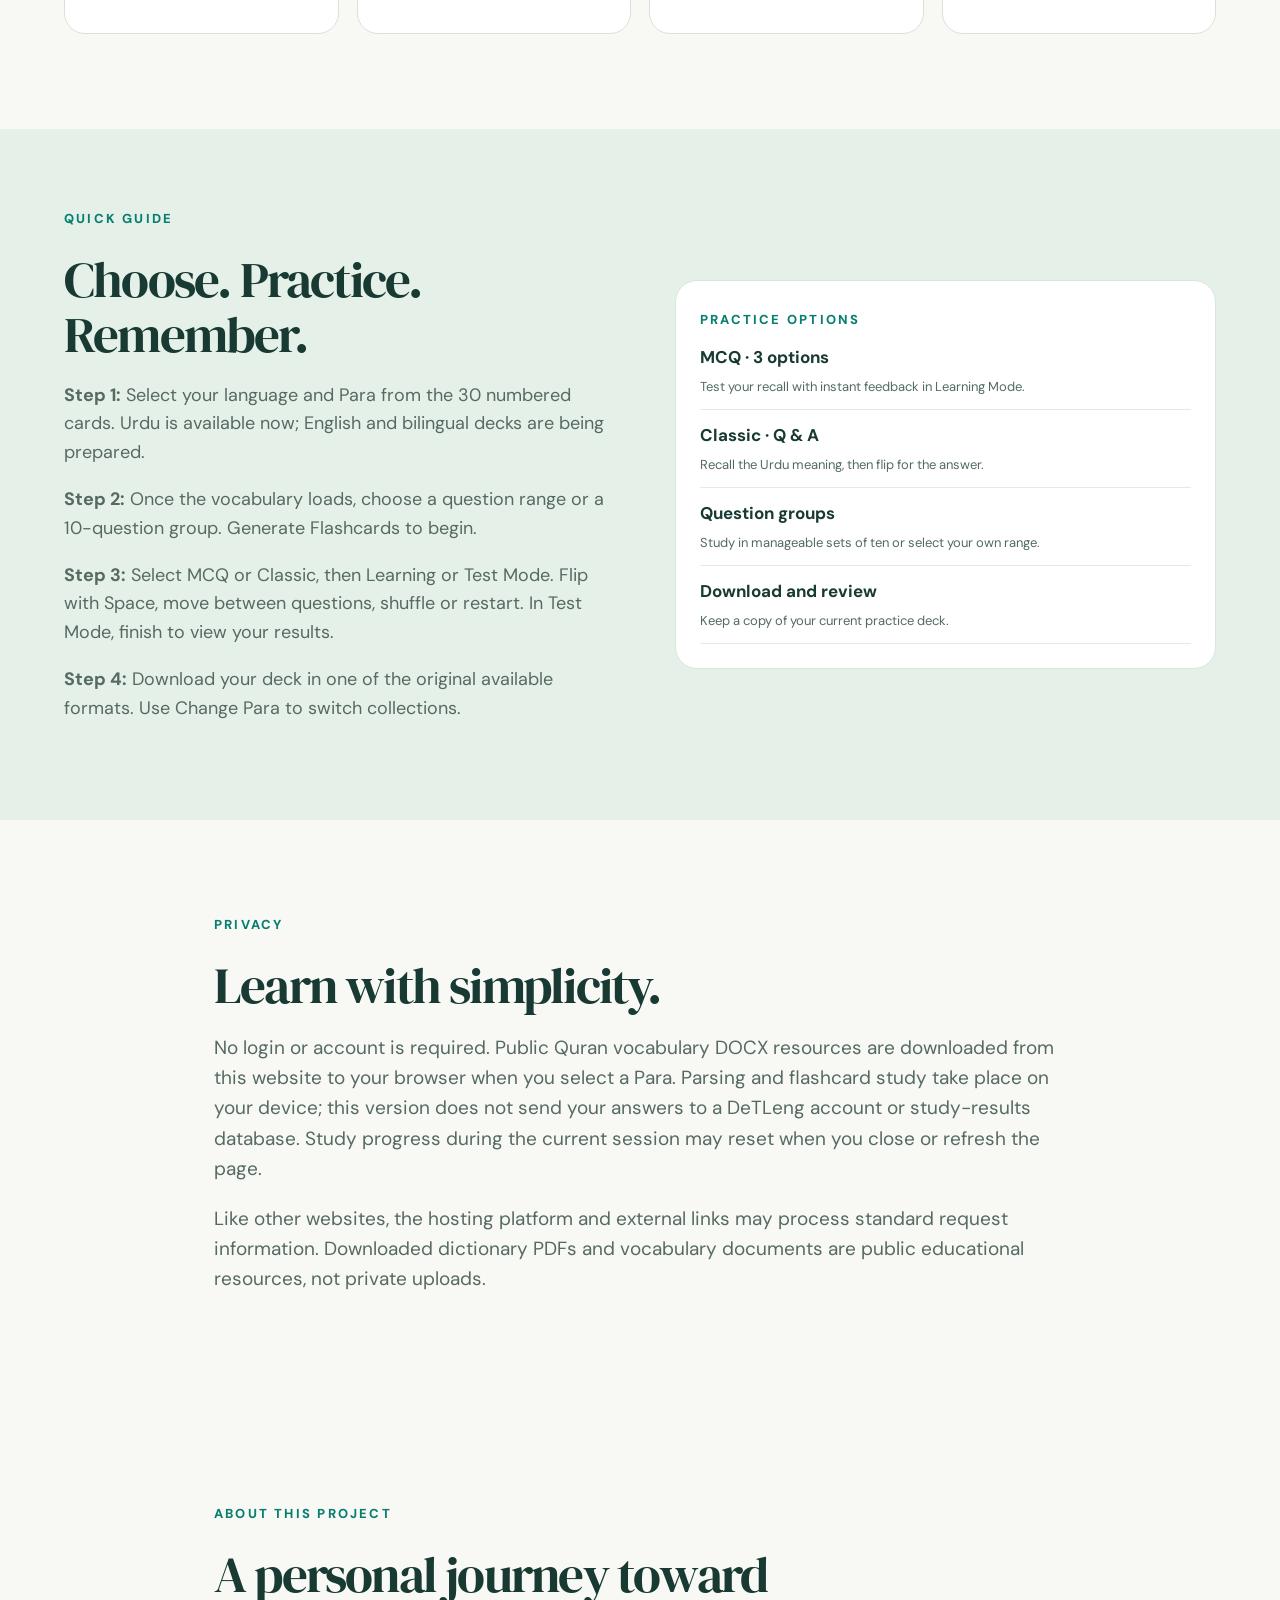
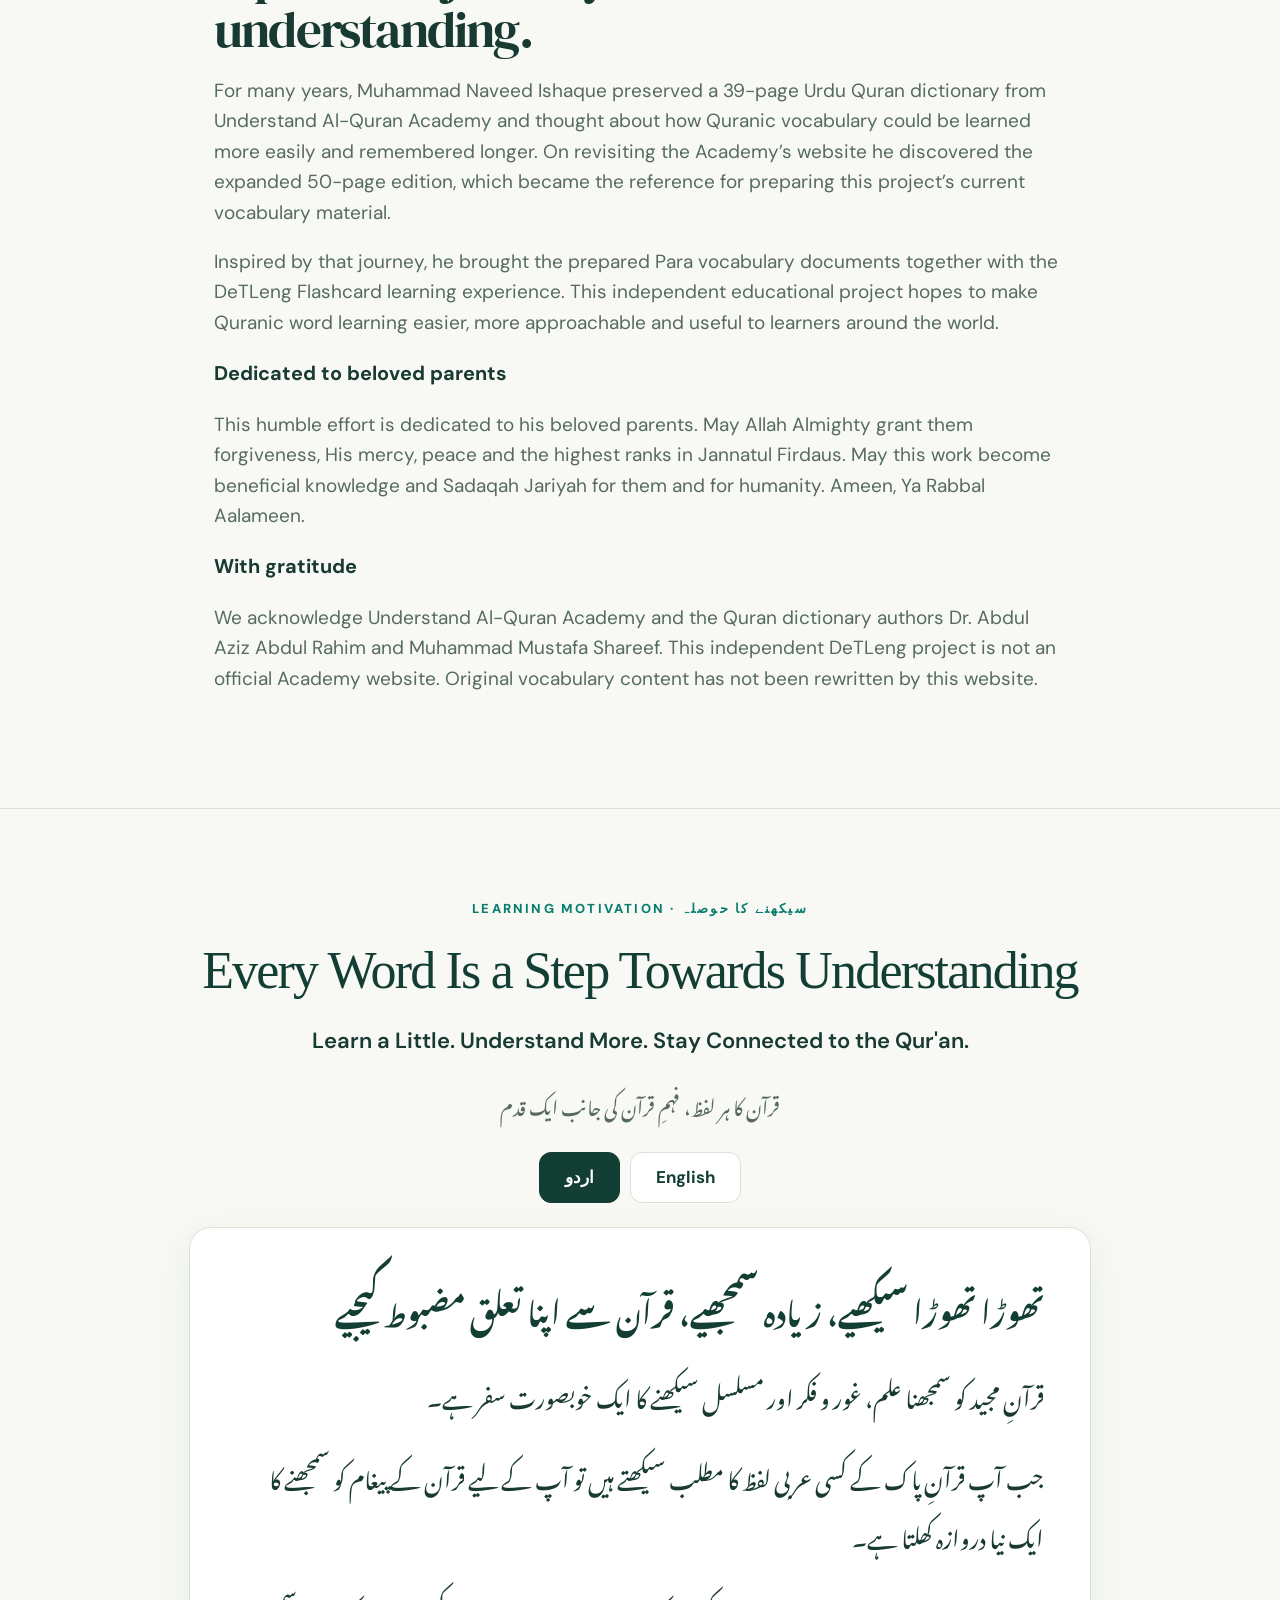
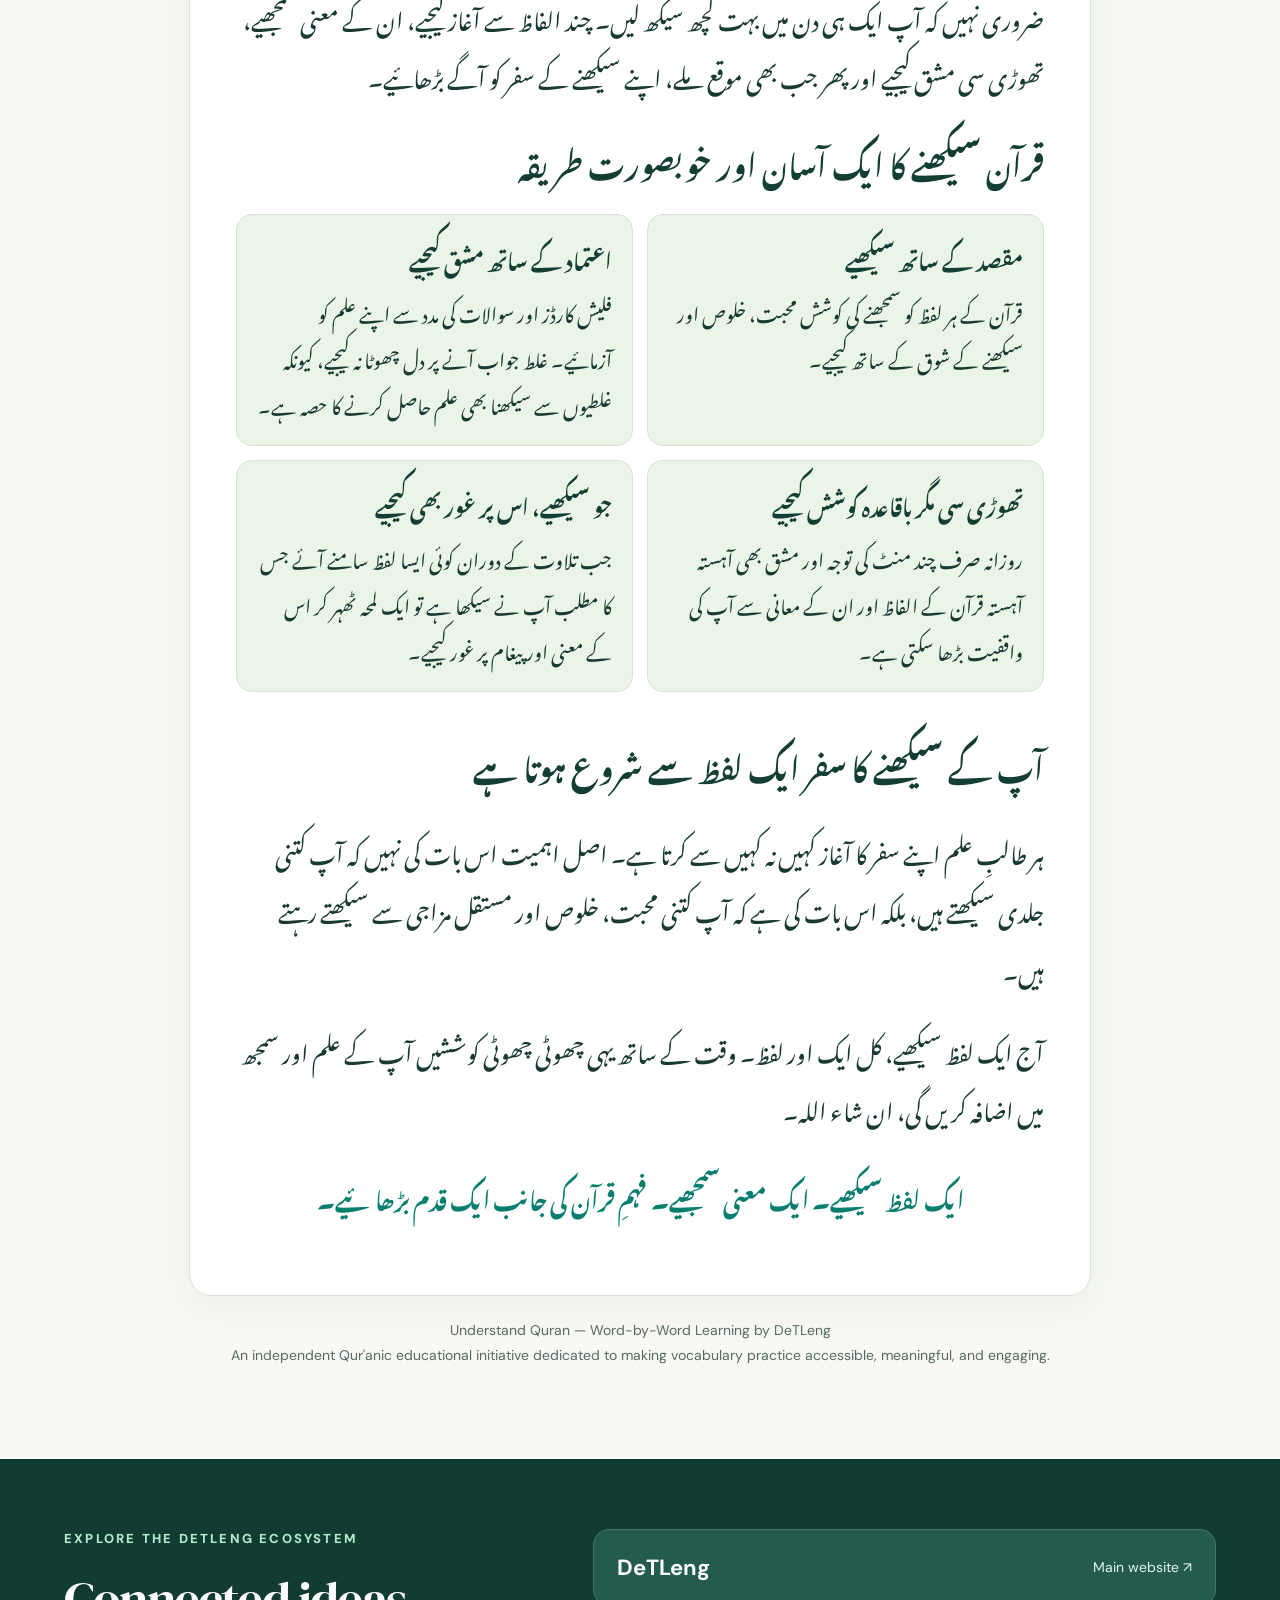
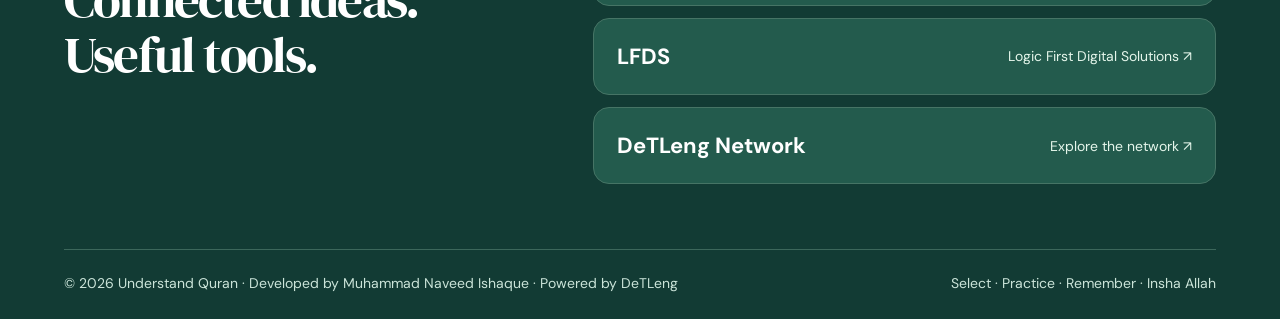
==== commit b43bebec: "Polish Quran learning interface and reading experience" ====
--- a/index.html
+++ b/index.html
@@ -3,83 +3,52 @@
 <html lang="en"><head><meta charset="utf-8"/><meta content="width=device-width,initial-scale=1" name="viewport"/><meta content="#123e34" name="theme-color"/><meta content="Learn Quran vocabulary para by para with Urdu flashcards, MCQ learning and test modes. Powered by DeTLeng." name="description"/><title>Understand Quran — Word by Word | DeTLeng</title><link href="assets/favicon.svg" rel="icon" type="image/svg+xml"/><link href="styles.css" rel="stylesheet"/><style>
 .study-choice{display:grid;grid-template-columns:repeat(2,minmax(0,1fr));gap:12px;margin:12px 0 16px}.study-choice-btn{border:2px solid #d3e2d8;border-radius:14px;padding:15px 12px;background:var(--card,#fff);color:inherit;font-family:inherit;font-size:16px;font-weight:700;line-height:1.4;cursor:pointer}.study-choice-btn.active{background:#173f35;color:#fff;border-color:#173f35}.study-choice-btn:focus-visible{outline:3px solid #e58b2c;outline-offset:2px}.classic-card .question-text{font-size:clamp(25px,3vw,34px);text-align:center;line-height:1.45;margin:35px 0}.classic-prompt{text-align:center;font-size:17px;color:#567469;margin:16px auto 32px}.dark .study-choice-btn:not(.active){background:#213c35;color:#f2faf4;border-color:#547168}@media(max-width:560px){.study-choice{grid-template-columns:1fr}}
 </style><link href="uq-experience.css" rel="stylesheet"/></head><body>
-<header aria-label="Main navigation" class="site-header shell" id="topNavigation"><a aria-label="Understand Quran Home" class="brand" href="#home"><span class="brand-logo">▤<span>✦</span></span><span class="brand-txt"><small>DeTLeng · Quran Vocabulary</small><strong>Understand Quran</strong></span></a><button aria-expanded="false" aria-label="Toggle menu" class="mobile-menu" id="menuToggle">☰</button><nav class="nav" id="mainNav"><a href="#home">Home</a><a href="#paras">Learn &amp; Practice</a><a href="how-to-use.html">How to Use</a><a href="#dedication">Dedication &amp; Dua</a><a href="#privacy">Privacy</a><a href="#about">About</a><div class="dictionary-menu"><button aria-controls="dictionaryLinks" aria-expanded="false" class="dictionary-toggle" id="dictionaryToggle" type="button">↓ Quran Dictionaries ▾</button><div class="dictionary-links" hidden="" id="dictionaryLinks"><a download="" href="downloads/Quran-Dictionary-Urdu-50-Pages.pdf">Current Edition — Urdu (50 Pages)</a><a download="" href="downloads/Quran-Dictionary-Urdu-39-Pages.pdf">Preserved Earlier Edition — Urdu (39 Pages)</a></div></div><a class="nav-desk" href="https://automation.detleng.com/#desk" rel="noopener noreferrer" target="_blank">Discuss at Automation Desk ↗</a><button class="nav-login" hidden="" id="loginBtn">Login</button></nav></header>
-<main id="home"><section aria-label="Bismillah and Durood Sharif" class="opening-prayer shell"><p class="arabic-opening" dir="rtl" lang="ar">بِسْمِ اللّٰهِ الرَّحْمٰنِ الرَّحِيْمِ</p><p class="arabic-durood" dir="rtl" lang="ar">اللَّهُمَّ صَلِّ عَلَىٰ سَيِّدِنَا مُحَمَّدٍ وَعَلَىٰ آلِ سَيِّدِنَا مُحَمَّدٍ وَبَارِكْ وَسَلِّمْ</p></section><section class="hero shell"><div class="hero-copy"><p class="eyebrow">QURAN VOCABULARY · WORD BY WORD</p><h1>Learn Quranic Words.<br/><em>Remember with Confidence.</em></h1><p class="lead">Explore the vocabulary of all 30 Paras of the Holy Quran. Choose a language and Para, then practice with MCQ or classic flashcards. No uploading and no account needed.</p><div class="hero-actions"> <a class="btn primary" href="#paras">Explore 30 Paras ↗</a><a class="btn secondary" href="how-to-use.html">How to Use →</a></div><div class="hero-chips"><span>✓ 30 Quran Paras</span><span>✓ MCQ &amp; Classic</span><span>✓ No account needed</span></div></div><div class="hero-graphic"><p class="mini-overline">FROM QURAN VOCABULARY TO CONFIDENCE</p><div class="hero-stage"><div class="hero-stage-card"><span>01 · CHOOSE YOUR PARA</span><strong>Urdu available · Other languages when ready</strong></div><div class="stage-arrow">↓</div><div class="hero-stage-card middle"><span>02 · DETLENG FLASHCARD</span><strong>Select · Practice · Remember</strong></div><div class="stage-arrow">↓</div><div class="hero-stage-bottom"><span>↻<b>Flip to learn</b></span><span>⇄<b>Shuffle options</b></span><span>↓<b>Download</b></span></div></div></div></section><section aria-label="Educational resource acknowledgements" class="academy-resource shell"><div class="resource-intro"><p class="eyebrow">LEARN MORE FROM THE ORIGINAL SOURCE</p><h2>With appreciation to Understand Al Quran Academy</h2><p>We gratefully acknowledge the Quran dictionary resources made available by Understand Al Quran Academy. Readers are encouraged to visit the Academy's official website and consult its original Quran dictionary resources. This DeTLeng learning project is an independent educational initiative and is not the Academy's official website.</p></div><div class="resource-buttons"><a class="resource-button" href="https://understandquran.com/" rel="noopener noreferrer" target="_blank">Official Understand Al Quran Academy <span aria-hidden="true">↗</span></a><a class="resource-button" href="https://understandquran.com/quran-dictionaries/quran-dictionaries-english/" rel="noopener noreferrer" target="_blank">Original Quran Dictionaries <span aria-hidden="true">↗</span></a></div></section>
-<section class="para-section" id="paras"><div class="shell"><div class="section-head"><p class="eyebrow">CHOOSE YOUR STUDY DECK</p><h2>Explore Quran Vocabulary — Para by Para.</h2><p>Choose a translation language and a Para. Each available DOCX file opens its own question-group screen.</p></div><div aria-label="Vocabulary language" class="para-tabs" role="tablist"><button aria-selected="true" class="para-tab active" data-lang="urdu" role="tab" type="button">اردو · Urdu</button><button aria-selected="false" class="para-tab" data-lang="english" role="tab" type="button">English</button><button aria-selected="false" class="para-tab" data-lang="urdu-english" role="tab" type="button">اردو + English</button></div><p aria-live="polite" class="para-language-notice" id="paraLanguageNotice">Urdu vocabulary · Select a Para to load your flashcards.</p><div aria-label="30 Quran Para selections" class="para-grid" id="paraGrid"></div><p class="para-disclaimer">English and bilingual files will become available automatically when their Word documents are added.</p></div></section><section class="workspace-section" id="workspace"><div class="shell"><div class="section-head"><p class="eyebrow">YOUR STUDY WORKSPACE</p><h2>A focused way to study Quranic words.</h2><p>Select a question range or group, then open your dedicated full-width practice screen.</p></div><div class="workspace-stages"><section aria-label="Question group selection" class="study-stage-group" id="groupSelectionScreen"><div class="settings-card"><div class="stage-head"><p class="eyebrow">STEP 2 · CHOOSE YOUR QUESTIONS</p><h2>Choose your question group</h2><p>Choose All, a 10-question group, or your preferred question range. Your practice will open in a separate full-width view.</p></div><div class="step-heading"><span class="step-circle">1</span><div><h3>Selected Quran Para</h3><p>Automatically loaded from the selected language collection</p></div></div><div class="selected-para" id="selectedPara"><strong id="selectedParaLabel">No Para selected yet</strong><button class="mini-btn" id="changeParaBtn" type="button">Change Para</button></div><div aria-label="Choose or drop a DOCX Word file" class="dropzone" hidden="" id="dropzone" role="button" tabindex="0"><div class="upload-symbol">↑</div><strong>Drop your file here</strong><span>or click to browse your computer</span><small>.docx only · Up to 25 MB</small><input accept=".docx,application/vnd.openxmlformats-officedocument.wordprocessingml.document" hidden="" id="fileInput" type="file"/></div><div aria-live="polite" class="file-summary hidden" id="fileSummary"></div><div class="step-heading border-top"><span class="step-circle">2</span><div><h3>Select question range</h3><p>Choose the question numbers from your selected Para</p></div></div><div class="range-grid"><label>Start number<input disabled="" id="startNumber" min="0" placeholder="1" step="1" type="number"/></label><label>End number<input disabled="" id="endNumber" min="0" placeholder="10" step="1" type="number"/></label></div><div class="hint" id="rangeInfo">Select a Para above to choose a question range.</div><section aria-labelledby="rangeGroupsTitle" class="range-groups hidden" id="rangeGroups"><h4 id="rangeGroupsTitle">Question groups · 10 per group</h4><p>Choose a group, then Generate Flashcards. All selects the full range. Generate again to resume a saved group.</p><div aria-label="Select a question range group" class="range-group-grid" id="rangeGroupButtons" role="group"></div><p class="group-progress-legend">Blue = In progress · Green = All correct · Red = Needs practice / unfinished · Blank = Not attempted<br/>Progress stays while this page is open. Restart resets the current set.</p></section><div class="switch-row"><label class="switch-label"><input id="shuffleQuestions" type="checkbox"/><span>Shuffle question order</span></label></div><div class="button-stack"><button class="btn primary full" disabled="" id="generateBtn">Generate Flashcards <span>→</span></button><button class="btn outline full" disabled="" id="editBtn">View / Edit extracted questions</button><button class="btn subtle full" hidden="" id="demoBtn">Try sample questions instead</button></div><div aria-live="polite" class="status" id="status" role="status"></div></div></section><section aria-label="Full width practice" class="study-stage-practice" hidden="" id="practiceScreen"><div class="practice-stage-nav"><button class="btn secondary" id="backToGroups" type="button">← Back to Question Groups</button><div class="practice-stage-meta"><span id="practiceParaSummary">Quran vocabulary practice</span><button class="mini-btn restart-safe" id="restartBtn" type="button">↺ Restart this set</button></div></div><div class="preview-panel" id="previewPanel"><div class="preview-head"><div><p class="mini-overline">LIVE PREVIEW</p><h3>Practice, flip, remember.</h3></div><span class="counter" id="deckCounter">DEMO</span></div><div id="studyArea"><div class="practice-modes" id="practiceModes"><div aria-label="Choose Learning Mode or Test Mode" class="practice-mode-choice" role="group"><button aria-pressed="true" class="practice-mode-btn active" id="learningModeBtn" type="button"><strong>Learning Mode</strong><small>Instant feedback · First answer locks</small></button><button aria-pressed="false" class="practice-mode-btn" id="testModeBtn" type="button"><strong>Test Mode</strong><small>Check your recall, then see your result</small></button></div><p class="practice-mode-note">Changing mode starts a fresh attempt.</p></div><div class="session-summary"><p aria-live="polite" id="sessionProgress"></p><strong class="last-result hidden" id="lastResult"></strong><div class="session-actions"><button class="mini-btn hidden" id="finishTestBtn" type="button">Finish Test</button><button class="mini-btn hidden" id="showResultBtn" type="button">View result</button></div></div><p aria-live="polite" class="study-notice" id="studyNotice" role="status"></p><div aria-label="Flip flashcard" class="flip-card" id="flipCard" role="button" tabindex="0"><div class="card-content" id="cardContent"></div></div><p class="flip-hint" id="studyFlipHint">↻ Tap the card or press Space to flip</p><div class="study-toolbar"><button class="btn secondary" disabled="" id="prevBtn">← Previous</button><button class="btn secondary" id="flipBtn">↻ Flip card</button><button class="btn primary" id="nextBtn">Next →</button></div><div class="study-extras"><button class="mini-btn" id="shuffleOptionsBtn">⇄ Shuffle options</button><button class="mini-btn" id="shuffleDeckBtn">⤨ Shuffle questions</button></div><nav aria-labelledby="quizNavigationTitle" class="quiz-navigation" id="quizNavigation"><h4 id="quizNavigationTitle">Quiz navigation</h4><p class="quiz-navigation-hint">Choose a question number to jump directly to it.</p><div class="quiz-question-grid" id="quizQuestions"></div><p class="quiz-navigation-legend" id="quizNavigationLegend"><span>Current question: outlined</span><span>Answer selected: shaded</span></p></nav></div><div class="export-panel" id="exportPanel"><p class="mini-overline">DOWNLOAD YOUR STUDY DECK</p><p>Generate a deck first to enable downloadable formats.</p><div class="export-grid"><button disabled="" id="htmlBtn">⤓ Interactive HTML</button><button disabled="" id="pdfBtn">⤓ Printable PDF</button><button disabled="" id="csvBtn">⤓ CSV</button><button disabled="" id="xlsxBtn">⤓ Excel XLSX</button><button disabled="" id="zipBtn">⤓ Offline ZIP</button></div></div></div></section></div></div></section>
+<header aria-label="Main navigation" class="site-header shell" id="topNavigation"><a aria-label="Understand Quran Home" class="brand" href="#home"><span class="brand-logo">▤<span>✦</span></span><span class="brand-txt"><small>DeTLeng · Quran Vocabulary</small><strong>Understand Quran</strong></span></a><button aria-expanded="false" aria-label="Toggle menu" class="mobile-menu" id="menuToggle">☰</button><nav class="nav" id="mainNav"><a href="#home">Home</a><a href="#paras">Learn &amp; Practice</a><a href="how-to-use.html">Video Guide</a><a href="#motivation">Learning Motivation</a><a href="#privacy">Privacy</a><a href="#about">About</a><div class="dictionary-menu"><button aria-controls="dictionaryLinks" aria-expanded="false" class="dictionary-toggle" id="dictionaryToggle" type="button">↓ Quran Dictionaries ▾</button><div class="dictionary-links" hidden="" id="dictionaryLinks"><a download="" href="downloads/Quran-Dictionary-Urdu-50-Pages.pdf">Current Edition — Urdu (50 Pages)</a><a download="" href="downloads/Quran-Dictionary-Urdu-39-Pages.pdf">Preserved Earlier Edition — Urdu (39 Pages)</a></div></div><a class="nav-desk" href="https://automation.detleng.com/#desk" rel="noopener noreferrer" target="_blank">Discuss at Automation Desk ↗</a><button class="nav-login" hidden="" id="loginBtn">Login</button></nav></header>
+<main id="home"><section aria-label="Bismillah and Durood Sharif" class="opening-prayer shell"><p class="arabic-opening" dir="rtl" lang="ar">بِسْمِ اللّٰهِ الرَّحْمٰنِ الرَّحِيْمِ</p><p class="arabic-durood" dir="rtl" lang="ar">اللَّهُمَّ صَلِّ عَلَىٰ سَيِّدِنَا مُحَمَّدٍ وَعَلَىٰ آلِ سَيِّدِنَا مُحَمَّدٍ وَبَارِكْ وَسَلِّمْ</p></section><section class="hero shell"><div class="hero-copy"><p class="eyebrow">QURAN VOCABULARY · WORD BY WORD</p><h1>Learn Quranic Words.<br/><em>Remember with Confidence.</em></h1><p class="lead">Explore the vocabulary of all 30 Paras of the Holy Quran. Choose a language and Para, then practice with MCQ or classic flashcards. No uploading and no account needed.</p><div class="hero-actions"> <a class="btn primary" href="#paras">Explore 30 Paras ↗</a><a class="btn secondary" href="how-to-use.html">Video Guide</a></div><div class="hero-chips"><span>✓ 30 Quran Paras</span><span>✓ MCQ &amp; Classic</span><span>✓ No account needed</span></div></div><div class="hero-graphic"><p class="mini-overline">FROM QURAN VOCABULARY TO CONFIDENCE</p><div class="hero-stage"><div class="hero-stage-card"><span>01 · CHOOSE YOUR PARA</span><strong>Urdu available · Other languages when ready</strong></div><div class="stage-arrow">↓</div><div class="hero-stage-card middle"><span>02 · DETLENG FLASHCARD</span><strong>Select · Practice · Remember</strong></div><div class="stage-arrow">↓</div><div class="hero-stage-bottom"><span>↻<b>Flip to learn</b></span><span>⇄<b>Shuffle options</b></span><span>↓<b>Download</b></span></div></div></div></section><section aria-label="Educational resource acknowledgements" class="academy-resource shell"><div class="resource-intro"><p class="eyebrow">LEARN MORE FROM THE ORIGINAL SOURCE</p><h2>With appreciation to Understand Al Quran Academy</h2><p>We gratefully acknowledge the Quran dictionary resources made available by Understand Al Quran Academy. Readers are encouraged to visit the Academy's official website and consult its original Quran dictionary resources. This DeTLeng learning project is an independent educational initiative and is not the Academy's official website.</p></div><div class="resource-buttons"><a class="resource-button" href="https://understandquran.com/" rel="noopener noreferrer" target="_blank">Official Understand Al Quran Academy <span aria-hidden="true">↗</span></a><a class="resource-button" href="https://understandquran.com/quran-dictionaries/quran-dictionaries-english/" rel="noopener noreferrer" target="_blank">Original Quran Dictionaries <span aria-hidden="true">↗</span></a></div></section>
+<section class="para-section" id="paras"><div class="shell"><div class="section-head"><p class="eyebrow">CHOOSE YOUR STUDY DECK</p><h2>Explore Quran Vocabulary — Para by Para.</h2><p>Choose a translation language and a Para. Take your time, practise, and grow in confidence.</p></div><div aria-label="Vocabulary language" class="para-tabs" role="tablist"><button aria-selected="true" class="para-tab active" data-lang="urdu" role="tab" type="button">اردو · Urdu</button><button aria-selected="false" class="para-tab" data-lang="english" role="tab" type="button">English</button><button aria-selected="false" class="para-tab" data-lang="urdu-english" role="tab" type="button">اردو + English</button></div><p aria-live="polite" class="para-language-notice" id="paraLanguageNotice">Urdu vocabulary · Select a Para to load your flashcards.</p><div aria-label="30 Quran Para selections" class="para-grid" id="paraGrid"></div><p class="para-disclaimer">More learning options are on the way, Insha Allah.</p></div></section><section class="workspace-section" id="workspace"><div class="shell"><div class="section-head"><p class="eyebrow">YOUR STUDY WORKSPACE</p><h2>A focused way to study Quranic words.</h2><p>Select a question range or group, then open your dedicated full-width practice screen.</p></div><div class="workspace-stages"><section aria-label="Question group selection" class="study-stage-group" id="groupSelectionScreen"><div class="settings-card"><div class="stage-head"><p class="eyebrow">STEP 2 · CHOOSE YOUR QUESTIONS</p><h2>Choose your question group</h2><p>Choose All, a 10-question group, or your preferred question range. Your practice will open in a separate full-width view.</p></div><div class="step-heading"><span class="step-circle">1</span><div><h3>Selected Quran Para</h3><p>Your chosen Para is ready for learning.</p></div></div><div class="selected-para" id="selectedPara"><strong id="selectedParaLabel">No Para selected yet</strong><button class="mini-btn" id="changeParaBtn" type="button">Change Para</button></div><div aria-label="Choose or drop a DOCX Word file" class="dropzone" hidden="" id="dropzone" role="button" tabindex="0"><div class="upload-symbol">↑</div><strong>Drop your file here</strong><span>or click to browse your computer</span><small>.docx only · Up to 25 MB</small><input accept=".docx,application/vnd.openxmlformats-officedocument.wordprocessingml.document" hidden="" id="fileInput" type="file"/></div><div aria-live="polite" class="file-summary hidden" id="fileSummary"></div><div class="step-heading border-top"><span class="step-circle">2</span><div><h3>Select question range</h3><p>Choose the question numbers from your selected Para</p></div></div><div class="range-grid"><label>Start number<input disabled="" id="startNumber" min="0" placeholder="1" step="1" type="number"/></label><label>End number<input disabled="" id="endNumber" min="0" placeholder="10" step="1" type="number"/></label></div><div class="hint" id="rangeInfo">Select a Para above to choose a question range.</div><section aria-labelledby="rangeGroupsTitle" class="range-groups hidden" id="rangeGroups"><h4 id="rangeGroupsTitle">Question groups · 10 per group</h4><p>Choose a group, then Generate Flashcards. All selects the full range. Generate again to resume a saved group.</p><div aria-label="Select a question range group" class="range-group-grid" id="rangeGroupButtons" role="group"></div><p class="group-progress-legend">Blue = In progress · Green = All correct · Red = Needs practice / unfinished · Blank = Not attempted<br/>Progress stays while this page is open. Restart resets the current set.</p></section><div class="switch-row"><label class="switch-label"><input id="shuffleQuestions" type="checkbox"/><span>Shuffle question order</span></label></div><div class="button-stack"><button class="btn primary full" disabled="" id="generateBtn">Generate Flashcards <span>→</span></button><button class="btn outline full" disabled="" id="editBtn">View / Edit extracted questions</button><button class="btn subtle full" hidden="" id="demoBtn">Try sample questions instead</button></div><div aria-live="polite" class="status" id="status" role="status"></div></div></section><section aria-label="Full width practice" class="study-stage-practice" hidden="" id="practiceScreen"><div class="practice-stage-nav"><button class="btn secondary" id="backToGroups" type="button">← Back to Question Groups</button><div class="practice-stage-meta"><span id="practiceParaSummary">Quran vocabulary practice</span><button class="mini-btn restart-safe" id="restartBtn" type="button">↺ Restart this set</button></div></div><div class="preview-panel" id="previewPanel"><div class="preview-head"><div><p class="mini-overline">LIVE PREVIEW</p><h3>Practice, flip, remember.</h3></div><span class="counter" id="deckCounter">DEMO</span></div><div id="studyArea"><div class="practice-modes" id="practiceModes"><div aria-label="Choose Learning Mode or Test Mode" class="practice-mode-choice" role="group"><button aria-pressed="true" class="practice-mode-btn active" id="learningModeBtn" type="button"><strong>Learning Mode</strong><small>Instant feedback · First answer locks</small></button><button aria-pressed="false" class="practice-mode-btn" id="testModeBtn" type="button"><strong>Test Mode</strong><small>Check your recall, then see your result</small></button></div><p class="practice-mode-note">Changing mode starts a fresh attempt.</p></div><div class="session-summary"><p aria-live="polite" id="sessionProgress"></p><strong class="last-result hidden" id="lastResult"></strong><div class="session-actions"><button class="mini-btn hidden" id="finishTestBtn" type="button">Finish Test</button><button class="mini-btn hidden" id="showResultBtn" type="button">View result</button></div></div><p aria-live="polite" class="study-notice" id="studyNotice" role="status"></p><div aria-label="Change question and answer reading size" class="reading-size-controls" role="group"><span class="reading-size-title">Reading Size</span><button aria-label="Decrease reading size" class="reading-control" id="readingMinus" type="button">−</button><input aria-label="Reading font size" id="readingSize" max="40" min="18" step="2" type="range" value="24"/><button aria-label="Increase reading size" class="reading-control" id="readingPlus" type="button">+</button><output for="readingSize" id="readingSizeValue">24px</output><button class="reading-reset" id="readingReset" type="button">Reset</button></div><div aria-label="Flip flashcard" class="flip-card" id="flipCard" role="button" tabindex="0"><div class="card-content" id="cardContent"></div></div><p class="flip-hint" id="studyFlipHint">↻ Tap the card or press Space to flip</p><div class="study-toolbar"><button class="btn secondary" disabled="" id="prevBtn">← Previous</button><button class="btn secondary" id="flipBtn">↻ Flip card</button><button class="btn primary" id="nextBtn">Next →</button></div><div class="study-extras"><button class="mini-btn" id="shuffleOptionsBtn">⇄ Shuffle options</button><button class="mini-btn" id="shuffleDeckBtn">⤨ Shuffle questions</button></div><nav aria-labelledby="quizNavigationTitle" class="quiz-navigation" id="quizNavigation"><h4 id="quizNavigationTitle">Quiz navigation</h4><p class="quiz-navigation-hint">Choose a question number to jump directly to it.</p><div class="quiz-question-grid" id="quizQuestions"></div><p class="quiz-navigation-legend" id="quizNavigationLegend"><span>Current question: outlined</span><span>Answer selected: shaded</span></p></nav></div><div class="export-panel" id="exportPanel"><p class="mini-overline">DOWNLOAD YOUR STUDY DECK</p><p>Generate a deck first to enable downloadable formats.</p><div class="export-grid"><button disabled="" id="htmlBtn">⤓ Interactive HTML</button><button disabled="" id="pdfBtn">⤓ Printable PDF</button><button disabled="" id="csvBtn">⤓ CSV</button><button disabled="" id="xlsxBtn">⤓ Excel XLSX</button><button disabled="" id="zipBtn">⤓ Offline ZIP</button></div></div></div></section></div></div></section>
 <section class="info-section shell" id="how"><p class="eyebrow">HOW IT WORKS</p><h2>One Para at a time. One word at a time.</h2><div class="feature-grid"><article><div class="feature-icon">☷</div><h3>1. Choose a language</h3><p>Pick Urdu, English or Urdu + English. Urdu decks are available now; the other collections are coming soon, Insha Allah.</p></article><article><div class="feature-icon">▦</div><h3>2. Select a Para</h3><p>Click any Para number. Its prepared vocabulary Word file loads automatically, without uploads or file selection.</p></article><article><div class="feature-icon">↻</div><h3>3. Practice your way</h3><p>Choose a range or 10-question group. Study using MCQ or classic cards, Learning Mode or Test Mode, and shuffle when you wish.</p></article><article><div class="feature-icon">↓</div><h3>4. Revise and download</h3><p>Flip cards, jump between questions, review results, or export the current deck as HTML, PDF, CSV, Excel or ZIP.</p></article></div></section>
 <section class="guide-wrap" id="guide"><div class="shell guide-grid"><div><p class="eyebrow">QUICK GUIDE</p><h2>Choose. Practice. Remember.</h2><p><strong>Step 1:</strong> Select your language and Para from the 30 numbered cards. Urdu is available now; English and bilingual decks are being prepared.</p><p><strong>Step 2:</strong> Once the vocabulary loads, choose a question range or a 10-question group. Generate Flashcards to begin.</p><p><strong>Step 3:</strong> Select MCQ or Classic, then Learning or Test Mode. Flip with Space, move between questions, shuffle or restart. In Test Mode, finish to view your results.</p><p><strong>Step 4:</strong> Download your deck in one of the original available formats. Use Change Para to switch collections.</p></div><div class="guide-side"><span class="eyebrow">PRACTICE OPTIONS</span><div class="guide-tip"><b>MCQ · 3 options</b><span>Test your recall with instant feedback in Learning Mode.</span></div><div class="guide-tip"><b>Classic · Q &amp; A</b><span>Recall the Urdu meaning, then flip for the answer.</span></div><div class="guide-tip"><b>Question groups</b><span>Study in manageable sets of ten or select your own range.</span></div><div class="guide-tip"><b>Download and review</b><span>Keep a copy of your current practice deck.</span></div></div></div></section>
 <section class="info-section shell narrow" id="privacy"><p class="eyebrow">PRIVACY</p><h2>Learn with simplicity.</h2><p>No login or account is required. Public Quran vocabulary DOCX resources are downloaded from this website to your browser when you select a Para. Parsing and flashcard study take place on your device; this version does not send your answers to a DeTLeng account or study-results database. Study progress during the current session may reset when you close or refresh the page.</p><p>Like other websites, the hosting platform and external links may process standard request information. Downloaded dictionary PDFs and vocabulary documents are public educational resources, not private uploads.</p></section>
-<section class="info-section shell narrow" id="about"><p class="eyebrow">ABOUT THIS PROJECT</p><h2>A personal journey toward understanding.</h2><p>For many years, Muhammad Naveed Ishaque preserved a 39-page Urdu Quran dictionary from Understand Al-Quran Academy and thought about how Quranic vocabulary could be learned more easily and remembered longer. On revisiting the Academy’s website he discovered the expanded 50-page edition, which became the reference for preparing this project’s current vocabulary material.</p><p>Inspired by that journey, he brought the prepared Para vocabulary documents together with the DeTLeng Flashcard learning experience. This independent educational project hopes to make Quranic word learning easier, more approachable and useful to learners around the world.</p><h3>Dedicated to beloved parents</h3><p>This humble effort is dedicated to his beloved parents. May Allah Almighty grant them forgiveness, His mercy, peace and the highest ranks in Jannatul Firdaus. May this work become beneficial knowledge and Sadaqah Jariyah for them and for humanity. Ameen, Ya Rabbal Aalameen.</p><h3>With gratitude</h3><p>We acknowledge Understand Al-Quran Academy and the Quran dictionary authors Dr. Abdul Aziz Abdul Rahim and Muhammad Mustafa Shareef. This independent DeTLeng project is not an official Academy website. Original vocabulary content has not been rewritten by this website.</p></section><section aria-labelledby="dedicationTitle" class="dedication-section" id="dedication"><div class="shell dedication-container"><div class="section-head dedication-heading"><p class="eyebrow">A SPECIAL DEDICATION</p><h2 id="dedicationTitle">A Prayer for Our Parents &amp; Dedication of Reward</h2><p class="urdu-heading" dir="rtl" lang="ur">والدین کے لیے دعا اور ایصالِ ثواب</p></div><div id="dedicationBody"><article class="dedication-text">
-<section class="dedication-chapter">
-<h3>A Special Dedication — <span dir="rtl" lang="ur">خصوصی انتساب</span></h3>
-<p class="dedication-lead"><strong>Dedicated with Love, Gratitude, and Prayers to the Beloved Parents of Muhammad Naveed Ishaque, and to the Entire Ummah of Prophet Muhammad ﷺ</strong></p>
-<p>Understand Quran — Word-by-Word Learning by DeTLeng is an independent Qur'anic educational initiative dedicated by Muhammad Naveed Ishaque to his beloved parents, with profound love, respect, and gratitude for their lifelong sacrifices, care, guidance, and prayers.</p>
-<p>This dedication reflects a cherished belief: that seeking beneficial knowledge, understanding the Holy Qur'an, and sharing what we learn are meaningful ways to honour those whose love and prayers have shaped our lives.</p>
-<p>With sincere devotion and humility before Allah Almighty, this educational effort is offered as a means of Isal-e-Sawab (ایصالِ ثواب), with the prayer that Allah, through His infinite mercy, accepts this service to the Holy Qur'an and grants its spiritual reward especially to his beloved parents.</p>
-<p>This dedication also embraces our parents, teachers, family members, loved ones, and all deceased believers from the Ummah of our beloved Prophet Muhammad ﷺ.</p>
-<p>May Allah Almighty bless this initiative with sincerity, accuracy, and lasting benefit. May it inspire learners to develop a deeper understanding of Qur'anic vocabulary, strengthen their connection with the Holy Qur'an, and remember their parents and the wider Ummah in their prayers.</p>
-<p>May this work become a continuing source of beneficial knowledge, goodness, Sadaqah Jariyah, and reward for everyone whose efforts, prayers, and support have contributed to it.</p>
-</section>
-<section class="dedication-chapter parents-prayer">
-<h3>A Qur'anic Prayer for Our Parents</h3>
-<p class="urdu-heading" dir="rtl" lang="ur">والدین کے لیے قرآنی دعا</p>
-<p class="quranic-prayer" dir="rtl" lang="ar">رَّبِّ ارْحَمْهُمَا كَمَا رَبَّيَانِي صَغِيرًا</p>
-<h4>Urdu Translation</h4>
-<p class="urdu-translation" dir="rtl" lang="ur">اے میرے رب! ان دونوں پر رحم فرما جیسا کہ انہوں نے بچپن میں مجھے (رحمت و شفقت سے) پالا تھا۔</p>
-<h4>English Translation</h4>
-<p>“O my Lord, have mercy on both of them as they brought me up in (my) childhood (with mercy and clemency).”</p>
-<p class="source-note">Qur'anic Reference: Surah Al-Isra (17:24)</p>
-</section>
-<section class="dedication-chapter heartfelt-prayer">
-<h3 class="urdu-heading" dir="rtl" lang="ur">ایصالِ ثواب — خصوصی دعا</h3>
-<h3>A Heartfelt Prayer of Dedication</h3>
-<p class="quranic-prayer" dir="rtl" lang="ar">بِسْمِ اللّٰهِ الرَّحْمٰنِ الرَّحِيْمِ</p>
-<div class="urdu-dua" dir="rtl" lang="ur">
-<p><strong>یا اللہ! اے ہمارے نہایت مہربان اور رحم فرمانے والے رب!</strong></p>
-<p>ہم تیری بارگاہ میں عاجزی اور محبت کے ساتھ اپنی اس قرآنی علمی خدمت کو پیش کرتے ہیں۔</p>
-<p>یا اللہ! اس عاجزانہ کوشش کو اپنے فضل و کرم سے قبول فرما اور اس کا اجر و ثواب بالخصوص محمد نوید اسحاق کے پیارے والدین کو عطا فرما۔</p>
-<p>اے اللہ! ہمارے والدین کی محبتوں، قربانیوں، شفقتوں، تربیت اور دعاؤں کا بہترین اجر انہیں اپنی بارگاہ سے عطا فرما۔</p>
-<p>یا اللہ! ہمارے تمام مرحوم والدین، اساتذہ کرام، عزیز و اقارب اور تیرے محبوب نبی حضرت محمد مصطفیٰ صلی اللہ علیہ وآلہ وسلم کی پوری امت کے تمام مرحوم اہلِ ایمان کی مغفرت فرما۔</p>
-<p>اپنے فضل و رحمت سے اس علمی خدمت کا ثواب تمام مرحومینِ امتِ محمدیہ تک پہنچا، ان کی قبروں کو نور اور رحمت سے بھر دے، ان کے درجات بلند فرما اور انہیں جنت الفردوس میں اعلیٰ مقام عطا فرما۔</p>
-<p>یا اللہ! ہمارے اور تمام امتِ مسلمہ کے جو والدین حیات ہیں، انہیں صحت، ایمان، عافیت، سکون، عزت اور برکت والی زندگی عطا فرما، اور ہمیں ان کی خدمت، محبت اور ادب کی توفیق عطا فرما۔</p>
-<p>یا اللہ! امتِ محمدیہ صلی اللہ علیہ وآلہ وسلم پر اپنی بے پایاں رحمتیں نازل فرما۔ بیماروں کو شفا، پریشان حال لوگوں کو آسانی، محتاجوں کو کشادگی، بے سہارا لوگوں کو سہارا، اور تمام مسلمانوں کو دنیا و آخرت کی بھلائیاں عطا فرما۔</p>
-<p>اے اللہ! اس قرآنی تعلیمی منصوبے کو اخلاص، درستگی اور نفع بخش علم کا ذریعہ بنا دے۔</p>
-<p>ہماری غلطیوں اور کوتاہیوں کو معاف فرما، ہمارے علم و عمل میں برکت عطا فرما، اور ہمیں قرآنِ مجید کی صحیح تعلیم، تفہیم اور خدمت کی توفیق عطا فرما۔</p>
-<p>یا اللہ! اس کوشش کو محمد نوید اسحاق کے والدین، ہمارے تمام والدین، اساتذہ کرام اور پوری امتِ محمدیہ صلی اللہ علیہ وآلہ وسلم کے لیے صدقۂ جاریہ اور ایصالِ ثواب کا ذریعہ بنا دے۔</p>
-<p>اس سے علم حاصل کرنے والے ہر طالبِ علم کو نفع عطا فرما اور اس علم کو آنے والی نسلوں کے لیے خیر و برکت کا ذریعہ بنا دے۔</p>
-<p><strong>آمین یا رب العالمین۔</strong></p>
+<section class="info-section shell narrow" id="about"><p class="eyebrow">ABOUT THIS PROJECT</p><h2>A personal journey toward understanding.</h2><p>For many years, Muhammad Naveed Ishaque preserved a 39-page Urdu Quran dictionary from Understand Al-Quran Academy and thought about how Quranic vocabulary could be learned more easily and remembered longer. On revisiting the Academy’s website he discovered the expanded 50-page edition, which became the reference for preparing this project’s current vocabulary material.</p><p>Inspired by that journey, he brought the prepared Para vocabulary documents together with the DeTLeng Flashcard learning experience. This independent educational project hopes to make Quranic word learning easier, more approachable and useful to learners around the world.</p><h3>Dedicated to beloved parents</h3><p>This humble effort is dedicated to his beloved parents. May Allah Almighty grant them forgiveness, His mercy, peace and the highest ranks in Jannatul Firdaus. May this work become beneficial knowledge and Sadaqah Jariyah for them and for humanity. Ameen, Ya Rabbal Aalameen.</p><h3>With gratitude</h3><p>We acknowledge Understand Al-Quran Academy and the Quran dictionary authors Dr. Abdul Aziz Abdul Rahim and Muhammad Mustafa Shareef. This independent DeTLeng project is not an official Academy website. Original vocabulary content has not been rewritten by this website.</p></section><section aria-labelledby="motivationTitle" class="motivation-section" id="motivation">
+<div class="shell motivation-wrap">
+<div class="section-head motivation-head"><p class="eyebrow">LEARNING MOTIVATION · سیکھنے کا حوصلہ</p><h2 id="motivationTitle">Every Word Is a Step Towards Understanding</h2><p class="motivation-tagline">Learn a Little. Understand More. Stay Connected to the Qur'an.</p><p class="motivation-urdu-title" dir="rtl" lang="ur">قرآن کا ہر لفظ، فہمِ قرآن کی جانب ایک قدم</p></div>
+<div aria-label="Motivation reading language" class="motivation-lang-select" role="group"><button aria-pressed="true" class="motivation-lang active" data-motivation-lang="urdu" type="button">اردو</button><button aria-pressed="false" class="motivation-lang" data-motivation-lang="english" type="button">English</button></div>
+<article class="motivation-copy motivation-urdu" dir="rtl" id="motivationUrdu" lang="ur">
+<h3>تھوڑا تھوڑا سیکھیے، زیادہ سمجھیے، قرآن سے اپنا تعلق مضبوط کیجیے</h3>
+<p>قرآنِ مجید کو سمجھنا علم، غور و فکر اور مسلسل سیکھنے کا ایک خوبصورت سفر ہے۔</p>
+<p>جب آپ قرآنِ پاک کے کسی عربی لفظ کا مطلب سیکھتے ہیں تو آپ کے لیے قرآن کے پیغام کو سمجھنے کا ایک نیا دروازہ کھلتا ہے۔</p>
+<p>ضروری نہیں کہ آپ ایک ہی دن میں بہت کچھ سیکھ لیں۔ چند الفاظ سے آغاز کیجیے، ان کے معنی سمجھیے، تھوڑی سی مشق کیجیے اور پھر جب بھی موقع ملے، اپنے سیکھنے کے سفر کو آگے بڑھائیے۔</p>
+<h3>قرآن سیکھنے کا ایک آسان اور خوبصورت طریقہ</h3>
+<div class="motivation-points">
+<div><h4>مقصد کے ساتھ سیکھیے</h4><p>قرآن کے ہر لفظ کو سمجھنے کی کوشش محبت، خلوص اور سیکھنے کے شوق کے ساتھ کیجیے۔</p></div>
+<div><h4>اعتماد کے ساتھ مشق کیجیے</h4><p>فلیش کارڈز اور سوالات کی مدد سے اپنے علم کو آزمائیے۔ غلط جواب آنے پر دل چھوٹا نہ کیجیے، کیونکہ غلطیوں سے سیکھنا بھی علم حاصل کرنے کا حصہ ہے۔</p></div>
+<div><h4>تھوڑی سی مگر باقاعدہ کوشش کیجیے</h4><p>روزانہ صرف چند منٹ کی توجہ اور مشق بھی آہستہ آہستہ قرآن کے الفاظ اور ان کے معانی سے آپ کی واقفیت بڑھا سکتی ہے۔</p></div>
+<div><h4>جو سیکھیے، اس پر غور بھی کیجیے</h4><p>جب تلاوت کے دوران کوئی ایسا لفظ سامنے آئے جس کا مطلب آپ نے سیکھا ہے تو ایک لمحہ ٹھہر کر اس کے معنی اور پیغام پر غور کیجیے۔</p></div>
 </div>
-</section>
-<section class="dedication-chapter">
-<h3>A Humble Appeal to Every Learner</h3>
-<p class="urdu-heading" dir="rtl" lang="ur">ایک عاجزانہ درخواست</p>
-<p>Dear Students, Teachers, Parents, and Visitors,</p>
-<p>Every word of the Holy Qur'an carries an opportunity for learning, reflection, and a deeper connection with our faith.</p>
-<p>As you benefit from Understand Quran — Word-by-Word Learning, we warmly invite you to remember our parents, teachers, loved ones, and the entire Muslim Ummah in your sincere prayers.</p>
-<p>We especially request your prayers for the beloved parents of Muhammad Naveed Ishaque, whose love, sacrifices, guidance, and prayers are honoured with lasting gratitude through this educational endeavour.</p>
-<p>We also encourage every learner to remember their own parents and those who have contributed to their education and upbringing.</p>
-<p><strong>For parents who are still with us,</strong> may Allah Almighty bless them with health, dignity, happiness, peace, and a life filled with faith and goodness.</p>
-<p><strong>For those who have departed from this world,</strong> may Allah Almighty grant them His boundless mercy, forgiveness, and the highest ranks in Jannat-ul-Firdaws.</p>
-<p>Our prayers also extend to teachers, scholars, families, and all those who dedicate their lives to teaching, learning, preserving, and sharing the knowledge of the Holy Qur'an.</p>
-<p>If this initiative helps you understand even a single Qur'anic word, remember its meaning, or develop a stronger connection with the Holy Qur'an, we would be honoured to be remembered in your prayers.</p>
-<p>Your sincere duas are a precious contribution to the spirit of this educational endeavour.</p>
-<p>May Allah Almighty accept our efforts, forgive our shortcomings, bless everyone who learns and teaches through this initiative, and make this work beneficial for present and future generations.</p>
-<p><strong>Ameen Ya Rabbal-Alameen.</strong></p>
-</section>
-<section class="dedication-chapter closing-prayer">
-<h3>Our Hope and Prayer</h3>
-<p class="dedication-lead"><strong>One Word Learned. One Prayer Remembered. A Continuing Hope for Sadaqah Jariyah.</strong></p>
-<p>May every step towards understanding the Holy Qur'an bring us closer to beneficial knowledge, sincere faith, kindness, compassion, and goodness.</p>
-<p>May Allah Almighty accept this educational service and grant its blessings and rewards to our beloved parents, teachers, and the entire Ummah of Prophet Muhammad ﷺ.</p>
-<p class="urdu-heading" dir="rtl" lang="ur">آمین یا رب العالمین</p>
-<p><strong>Understand Quran — Word-by-Word Learning</strong></p>
-<p>An independent Qur'anic educational initiative by DeTLeng.</p>
-<p>A Humble Educational Contribution by Muhammad Naveed Ishaque</p>
-<p><em>Learn with sincerity. Share with kindness. Remember your parents and the Ummah in your prayers.</em></p>
-</section>
+<h3>آپ کے سیکھنے کا سفر ایک لفظ سے شروع ہوتا ہے</h3>
+<p>ہر طالبِ علم اپنے سفر کا آغاز کہیں نہ کہیں سے کرتا ہے۔ اصل اہمیت اس بات کی نہیں کہ آپ کتنی جلدی سیکھتے ہیں، بلکہ اس بات کی ہے کہ آپ کتنی محبت، خلوص اور مستقل مزاجی سے سیکھتے رہتے ہیں۔</p>
+<p>آج ایک لفظ سیکھیے، کل ایک اور لفظ۔ وقت کے ساتھ یہی چھوٹی چھوٹی کوششیں آپ کے علم اور سمجھ میں اضافہ کریں گی، ان شاء اللہ۔</p>
+<p class="motivation-finale">ایک لفظ سیکھیے۔ ایک معنی سمجھیے۔ فہمِ قرآن کی جانب ایک قدم بڑھائیے۔</p>
 </article>
-</div></div></section></main>
+<article class="motivation-copy motivation-english" hidden="" id="motivationEnglish" lang="en">
+<h3>Learn a Little. Understand More. Stay Connected to the Qur'an.</h3>
+<p>Understanding the Holy Qur'an is a journey of learning, reflection, and consistency. Every Arabic word you recognise brings you closer to understanding the message you recite.</p>
+<p>You do not need to learn everything in one day. Begin with a few words, practise their meanings, and return whenever you are ready.</p>
+<h3>A Simple Path to Meaningful Learning</h3>
+<div class="motivation-points">
+<div><h4>Learn with Purpose</h4><p>Approach each Qur'anic word with curiosity, sincerity, and a desire to understand.</p></div>
+<div><h4>Practise with Confidence</h4><p>Use interactive flashcards and multiple-choice questions to strengthen your memory and recognise meanings more easily.</p></div>
+<div><h4>Grow through Consistency</h4><p>A few minutes of focused learning each day can gradually build a strong foundation in Qur'anic vocabulary.</p></div>
+<div><h4>Reflect on What You Learn</h4><p>Whenever you recognise a familiar word during recitation, take a moment to reflect on its meaning and context.</p></div>
+</div>
+<h3>Your Learning Journey Begins with One Word</h3>
+<p>Every learner begins somewhere. What matters is not how quickly you finish, but how sincerely and consistently you continue.</p>
+<p class="motivation-finale">One Word Learned. One Meaning Understood. One Step Forward.</p>
+</article>
+<p class="motivation-footnote">Understand Quran — Word-by-Word Learning by DeTLeng<br/>An independent Qur'anic educational initiative dedicated to making vocabulary practice accessible, meaningful, and engaging.</p>
+</div>
+</section></main>
 <footer class="site-footer"><div class="shell"><div class="footer-top"><div><p class="eyebrow">EXPLORE THE DETLENG ECOSYSTEM</p><h2>Connected ideas.<br/>Useful tools.</h2></div><div class="footer-links"><a href="https://www.detleng.com/" rel="noopener noreferrer" target="_blank"><b>DeTLeng</b><span>Main website ↗</span></a><a href="https://lfds.detleng.com/" rel="noopener noreferrer" target="_blank"><b>LFDS</b><span>Logic First Digital Solutions ↗</span></a><a href="https://network.detleng.com/" rel="noopener noreferrer" target="_blank"><b>DeTLeng Network</b><span>Explore the network ↗</span></a></div></div><div class="footer-bottom"><span>© <span id="year"></span> Understand Quran · Developed by Muhammad Naveed Ishaque · Powered by DeTLeng</span><span>Select · Practice · Remember · Insha Allah</span></div></div></footer>
 <div aria-labelledby="authTitle" aria-modal="true" class="modal hidden" id="authModal" role="dialog"><div class="modal-backdrop" data-close="auth"></div><div class="modal-panel auth"><button aria-label="Close" class="close-modal" data-close="auth">×</button><div id="authFormView"><p class="eyebrow">WELCOME TO DETLENG FLASHCARD</p><h2 id="authTitle">A place for your next chapter.</h2><p class="muted">Account features are being prepared. No account is required today; these fields are never submitted.</p><div class="tab-row"><button class="active" id="signInTab">Login</button><button id="signUpTab">Create Account</button></div><form id="authForm"><label class="hidden" id="usernameField">Username<input autocomplete="off" placeholder="Your username"/></label><label>Email<input autocomplete="off" placeholder="Email address" type="email"/></label><label>Password<input autocomplete="off" id="passwordInput" placeholder="Password" type="password"/></label><label class="hidden" id="confirmField">Confirm password<input autocomplete="off" placeholder="Confirm password" type="password"/></label><button class="mini-btn" id="showPasswordBtn" type="button">Show password</button><button class="btn primary full" id="authSubmit" type="submit">Sign In</button></form></div><div class="hidden" id="freeView"><div class="auth-spark">✦</div><p class="eyebrow">LAUNCH PERIOD</p><h2>You're early — enjoy Flashcard free.</h2><p>There's no account required right now. Generate, study, and download flashcards freely while we prepare secure sign-in and cloud features.</p><button class="btn primary full" id="continueFree">Continue Free</button><small>No sign-up needed during the current launch period.</small></div></div></div>
 <div aria-labelledby="editorTitle" aria-modal="true" class="modal hidden" id="editorModal" role="dialog"><div class="modal-backdrop" data-close="editor"></div><div class="modal-panel editor"><div class="editor-top"><div><p class="eyebrow">IMPORT REVIEW</p><h2 id="editorTitle">Review extracted questions</h2><p>Edit any row before generating. Question numbers should be unique.</p></div><button aria-label="Close" class="close-modal" data-close="editor">×</button></div><div class="editor-table-head"><span>No.</span><span>Question</span><span>Correct answer</span><span></span></div><div class="editor-rows" id="editorRows"></div><div class="editor-bottom"><button class="btn secondary" id="addRowBtn">+ Add row</button><button class="btn primary" id="saveRowsBtn">Save changes</button></div></div></div>
-<dialog aria-describedby="resultMessage" aria-labelledby="resultTitle" class="test-result-dialog" id="testResultDialog"><button aria-label="Close result" class="result-close" id="closeResultBtn" type="button">×</button><div aria-hidden="true" class="result-emblem" id="resultEmblem">✦</div><p class="mini-overline">YOUR PRACTICE, YOUR PROGRESS</p><h2 id="resultTitle"></h2><div class="result-score" id="resultScore"></div><p class="result-percent" id="resultPercent"></p><p class="result-detail" id="resultDetail"></p><p class="result-message" id="resultMessage"></p><div class="result-actions"><button class="btn secondary" id="reviewAnswersBtn" type="button">Review Answers</button><button class="btn primary" id="tryAgainBtn" type="button">Try Again →</button></div><p class="result-footer">One more practice. One step closer.</p></dialog><script src="vendor/jszip.min.js"></script><script defer="" src="app.js"></script><dialog aria-labelledby="comingSoonTitle" class="coming-soon-dialog" id="comingSoonDialog"><div class="coming-content"><button aria-label="Close" class="coming-close" id="closeComingSoon" type="button">×</button><div class="coming-icon">☪</div><h2 id="comingSoonTitle">Coming Soon, Insha Allah!</h2><p id="comingSoonDetail">We are preparing this Quran vocabulary collection with care, so learning can be easier and more meaningful.</p><p>Please remember this project in your duas.</p><button class="btn primary" id="okayComingSoon" type="button">Jazakum Allahu Khairan</button></div></dialog><script defer="" src="quran-paras.js"></script><script src="uq-experience.js"></script></body></html>
+<dialog aria-describedby="resultMessage" aria-labelledby="resultTitle" class="test-result-dialog" id="testResultDialog"><button aria-label="Close result" class="result-close" id="closeResultBtn" type="button">×</button><div aria-hidden="true" class="result-emblem" id="resultEmblem">✦</div><p class="mini-overline">YOUR PRACTICE, YOUR PROGRESS</p><h2 id="resultTitle"></h2><div class="result-score" id="resultScore"></div><p class="result-percent" id="resultPercent"></p><p class="result-detail" id="resultDetail"></p><p class="result-message" id="resultMessage"></p><div class="result-actions"><button class="btn secondary" id="reviewAnswersBtn" type="button">Review Answers</button><button class="btn primary" id="tryAgainBtn" type="button">Try Again →</button></div><p class="result-footer">One more practice. One step closer.</p></dialog><script src="vendor/jszip.min.js"></script><script defer="" src="app.js"></script><dialog aria-labelledby="comingSoonTitle" class="coming-soon-dialog" id="comingSoonDialog"><div class="coming-content"><button aria-label="Close" class="coming-close" id="closeComingSoon" type="button">×</button><div class="coming-icon">☪</div><h2 id="comingSoonTitle">Coming Soon, Insha Allah!</h2><p id="comingSoonDetail">We are preparing this Quran vocabulary collection with care, so learning can be easier and more meaningful.</p><p>Please remember this project in your duas.</p><button class="btn primary" id="okayComingSoon" type="button">Jazakum Allahu Khairan</button></div></dialog><script defer="" src="quran-paras.js"></script><script src="uq-experience.js"></script><script src="uq-reading.js"></script></body></html>
--- a/uq-experience.css
+++ b/uq-experience.css
@@ -65,3 +65,45 @@
 @media(max-width:1100px){#topNavigation .nav{gap:7px}#topNavigation .nav a{font-size:12px}.academy-resource{grid-template-columns:1fr}}
 @media(max-width:850px){#topNavigation{top:4px;max-width:calc(100% - 12px)}.practice-stage-nav{align-items:stretch;flex-direction:column}.practice-stage-meta{justify-content:space-between}.opening-prayer{margin-top:30px}.dedication-section{padding:45px 0}}
 @media(max-width:600px){.workspace-stages .settings-card,.workspace-stages #previewPanel{padding:15px;border-radius:14px}.workspace-stages .range-group-grid{grid-template-columns:repeat(3,minmax(0,1fr))}.workspace-stages .range-group-btn{min-height:80px}.workspace-stages .study-toolbar{gap:5px}.workspace-stages .study-toolbar button{padding:10px 5px;font-size:12px}.dedication-text{padding:0 4px}.urdu-dua{font-size:20px}.academy-resource{padding:18px}.practice-stage-meta{gap:10px}}
+
+/* Round-two UI: learner-focused typography and balanced MCQ layout. */
+#motivation{scroll-margin-top:145px}
+.motivation-section{padding:clamp(46px,7vw,92px) 0;background:var(--cream);border-top:1px solid var(--border)}
+.motivation-wrap{max-width:1030px}.motivation-head{text-align:center;max-width:910px;margin:0 auto 24px}
+.motivation-head h2{font-family:Georgia,serif;font-size:clamp(33px,4.2vw,52px);line-height:1.15;margin:8px auto;color:var(--ink)}
+.motivation-tagline{font-size:clamp(17px,2vw,22px);font-weight:600;color:var(--text)}
+.motivation-urdu-title{font-family:'Noto Nastaliq Urdu',serif;font-size:clamp(20px,2.5vw,28px);line-height:2.5;color:var(--teal)}
+.motivation-lang-select{display:flex;justify-content:center;gap:10px;margin:14px auto 24px}
+.motivation-lang{background:var(--panel);color:var(--ink);border:1px solid var(--border);border-radius:12px;padding:11px 25px;font:inherit;cursor:pointer;font-weight:700}
+.motivation-lang.active{background:var(--ink);color:#fff;border-color:var(--ink)}
+.motivation-copy{background:var(--panel);border:1px solid var(--border);border-radius:22px;padding:clamp(20px,4vw,46px);box-shadow:0 10px 38px #173e3410}
+.motivation-copy[hidden]{display:none!important}
+.motivation-copy h3{font-family:Georgia,serif;font-size:clamp(24px,3vw,34px);line-height:1.45;color:var(--ink);margin:0 0 20px}
+.motivation-copy p{font-size:17px;line-height:1.95;color:var(--text)}
+.motivation-points{display:grid;grid-template-columns:repeat(2,minmax(0,1fr));gap:14px;margin:20px 0 38px}
+.motivation-points>div{padding:20px;border:1px solid var(--border);border-radius:16px;background:var(--light)}
+.motivation-points h4{margin:0 0 8px;font-size:18px;color:var(--ink)}.motivation-points p{margin:0;font-size:16px}
+.motivation-urdu{font-family:'Noto Nastaliq Urdu','Noto Naskh Arabic',serif;text-align:right}
+.motivation-urdu h3{font-family:'Noto Nastaliq Urdu',serif;font-size:clamp(21px,2.7vw,30px);line-height:2.25}
+.motivation-urdu p{font-size:clamp(18px,2vw,23px);line-height:2.55}
+.motivation-urdu .motivation-points h4{font-size:21px;line-height:2.15}
+.motivation-urdu .motivation-points p{font-size:19px;line-height:2.4}
+.motivation-finale{text-align:center;font-weight:700;color:var(--teal)!important;margin-top:30px}
+.motivation-footnote{text-align:center;font-size:14px;line-height:1.85;color:var(--muted);margin:22px auto 0}
+.reading-size-controls{display:flex;gap:11px;align-items:center;justify-content:center;flex-wrap:wrap;padding:13px 16px;margin:8px auto 18px;background:var(--light);border-radius:16px;border:1px solid var(--border);max-width:720px}
+.reading-size-title{font-weight:700;font-size:13px;color:var(--ink);margin-right:4px}
+.reading-size-controls input[type=range]{width:clamp(95px,17vw,220px);accent-color:var(--teal);cursor:pointer}
+.reading-control,.reading-reset{font:inherit;font-weight:800;color:var(--ink);background:var(--panel);border:1px solid var(--border);border-radius:10px;min-width:39px;min-height:39px;cursor:pointer}
+.reading-control{font-size:23px}.reading-reset{padding:5px 13px;font-size:14px}
+#readingSizeValue{font-weight:700;min-width:44px;text-align:center;font-variant-numeric:tabular-nums}
+.workspace-stages .flip-card .question-text.uq-centered-question{font-size:var(--uq-reading-size,24px);display:flex;flex-direction:column;align-items:center;justify-content:center;gap:4px;text-align:center;line-height:1.9;min-height:94px}
+.workspace-stages .question-text .uq-arabic-focus{display:block;font-family:'Noto Naskh Arabic',serif;font-size:clamp(26px,calc(var(--uq-reading-size,24px) * 1.55),64px);font-weight:650;line-height:1.9;text-align:center;overflow-wrap:anywhere;max-width:100%}
+.workspace-stages .question-text .uq-reference{display:block;font:600 13px/1.5 'DM Sans',Arial,sans-serif;color:var(--muted);letter-spacing:.04em;direction:ltr;text-align:center;border-radius:7px;padding:3px 8px;background:var(--light)}
+.workspace-stages .option{display:grid;grid-template-columns:38px minmax(0,1fr) 38px;gap:10px;align-items:center;text-align:center;min-height:69px}
+.workspace-stages .option::after{content:'';width:38px;display:block;grid-column:3}
+.workspace-stages .option-letter{grid-column:1;justify-self:center;align-self:center}
+.workspace-stages .option>span:last-of-type{grid-column:2;text-align:center;justify-self:stretch;align-self:center;font-family:'Noto Nastaliq Urdu','Noto Naskh Arabic',serif;font-size:var(--uq-reading-size,24px);line-height:2.15;overflow-wrap:anywhere;unicode-bidi:plaintext}
+.workspace-stages .answer-value{font-size:var(--uq-reading-size,24px);text-align:center;line-height:2.2}
+body.dark .motivation-copy{background:#1a3831}body.dark .motivation-points>div{background:#203b32}body.dark .motivation-lang:not(.active){background:#1a3831;color:#edf9f0}
+body.dark .reading-size-controls{background:#203b32}body.dark .reading-control,body.dark .reading-reset{background:#1a3831;color:#eff8f2}
+@media(max-width:650px){.motivation-points{grid-template-columns:1fr}.reading-size-controls{gap:7px;padding:10px 8px}.reading-size-title{width:100%;text-align:center}.workspace-stages .option{grid-template-columns:32px minmax(0,1fr) 32px;gap:5px;padding:10px 6px}.workspace-stages .option::after{width:32px}.motivation-urdu .motivation-points p{font-size:18px}}
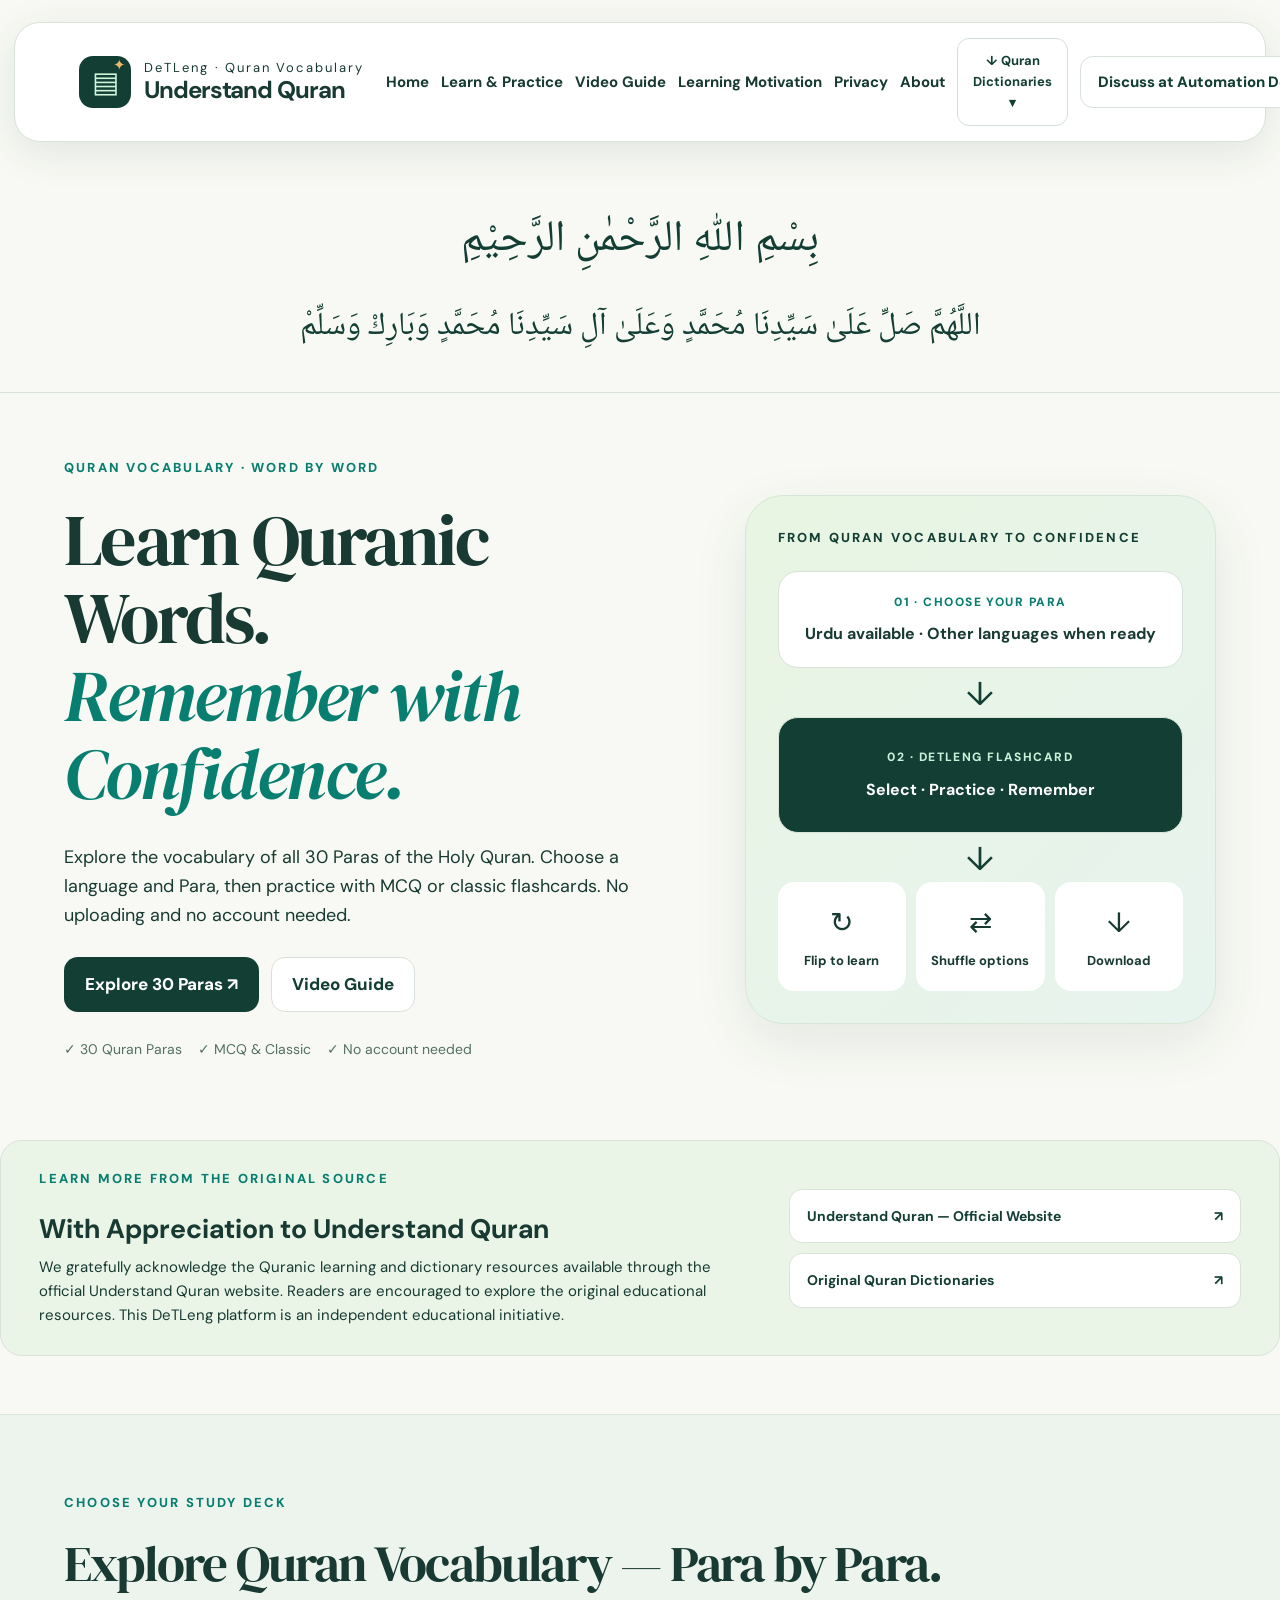
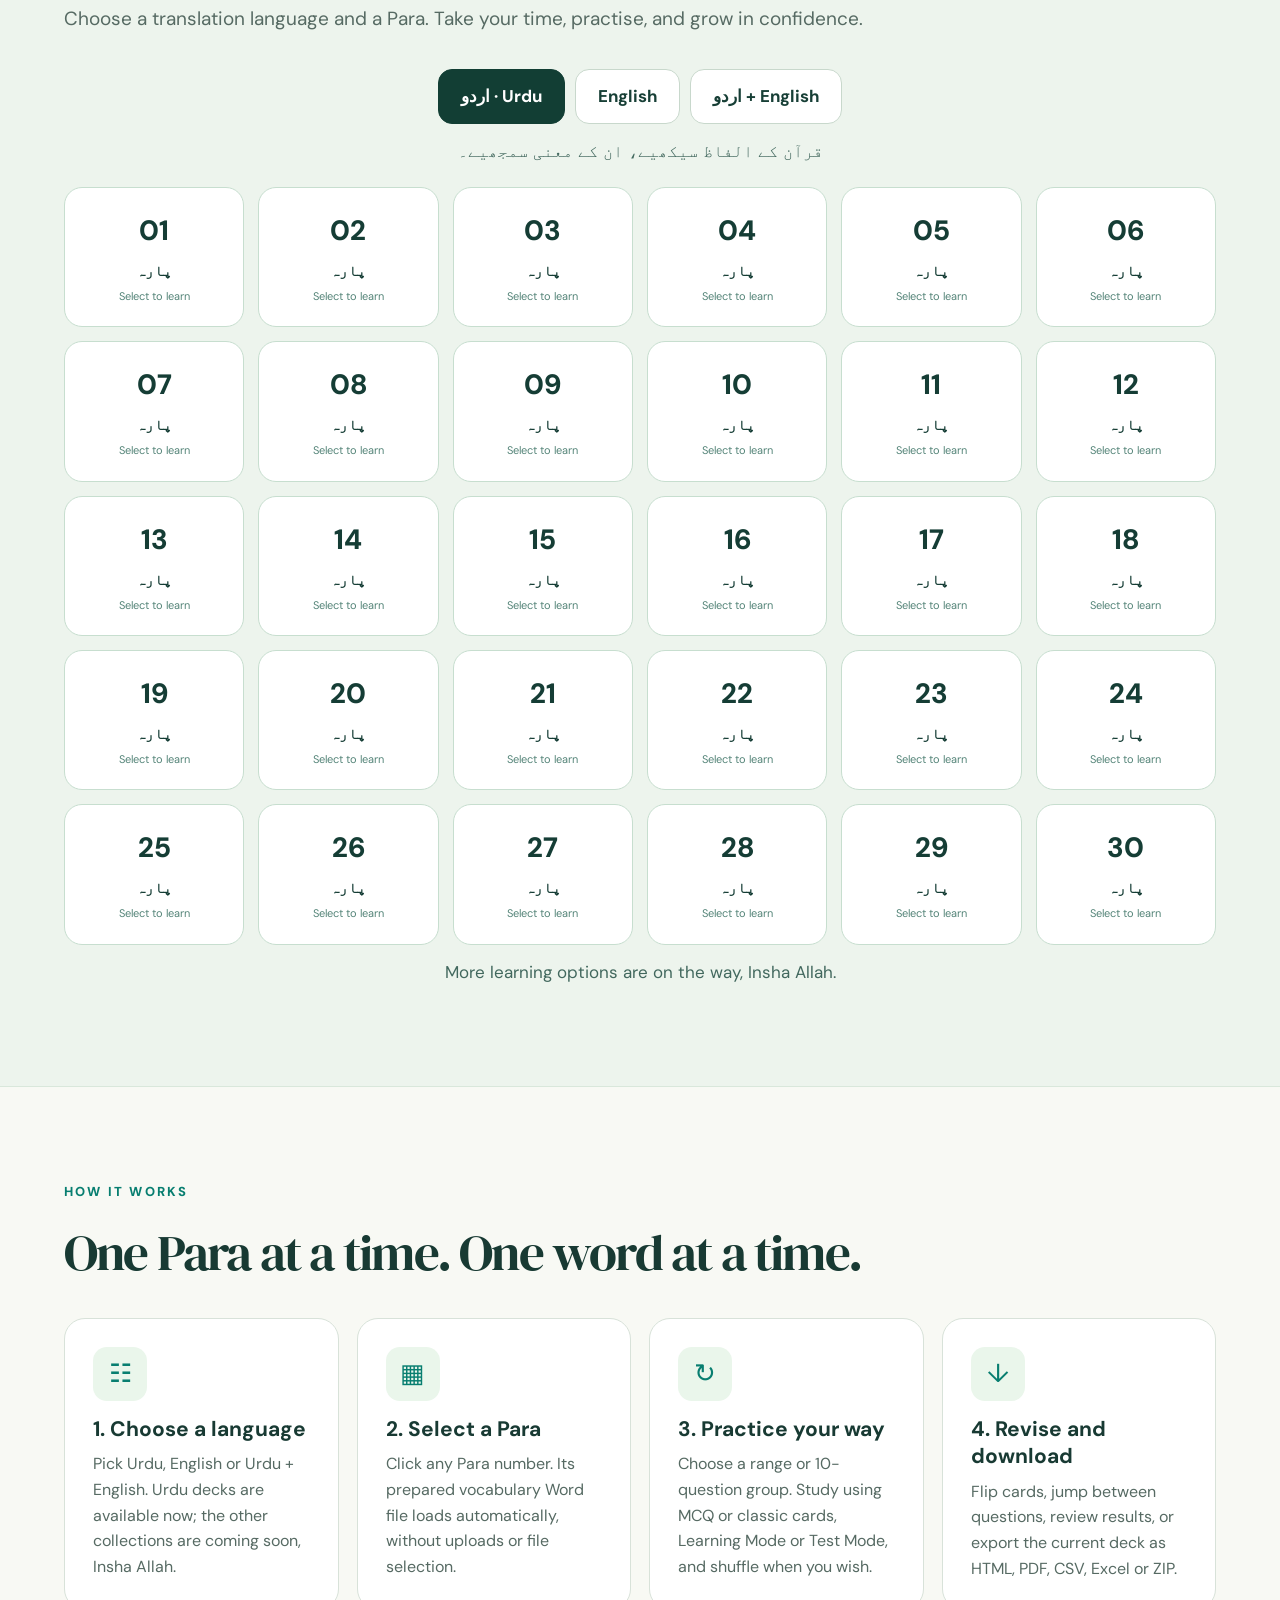
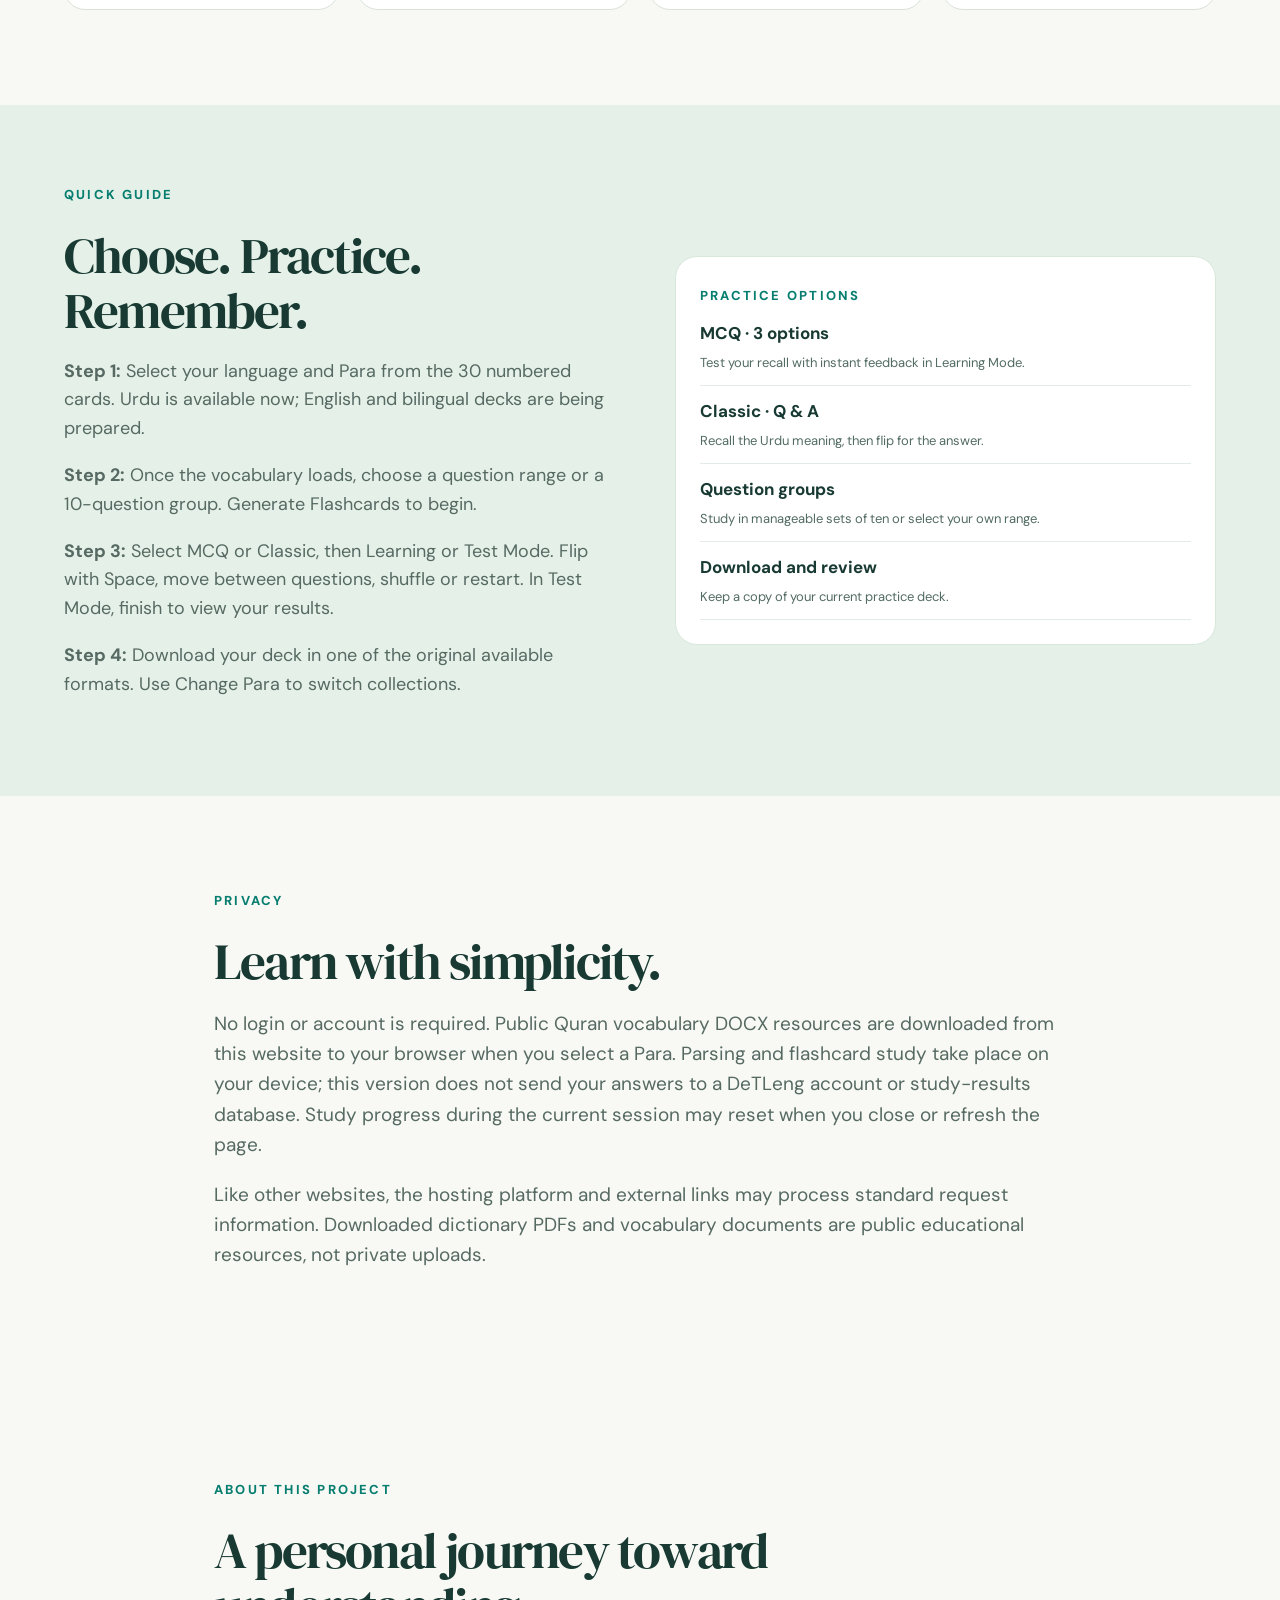
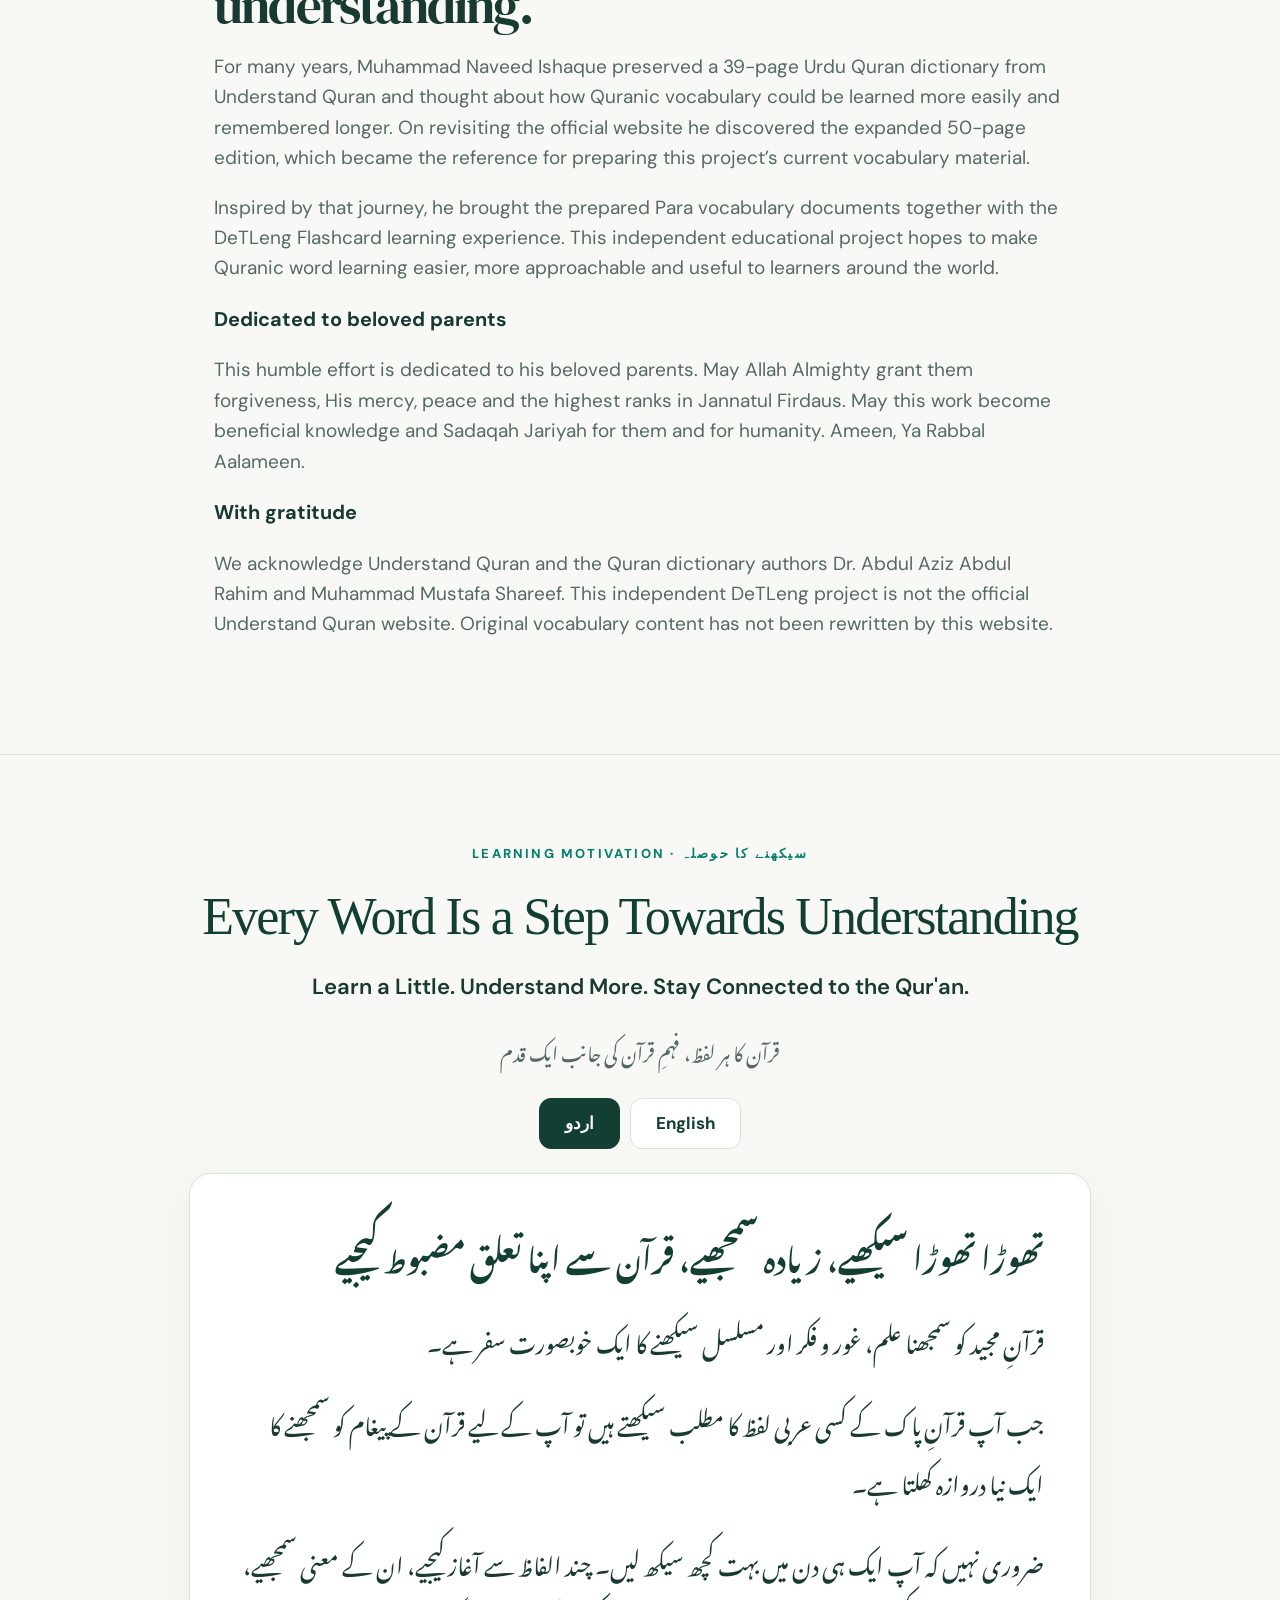
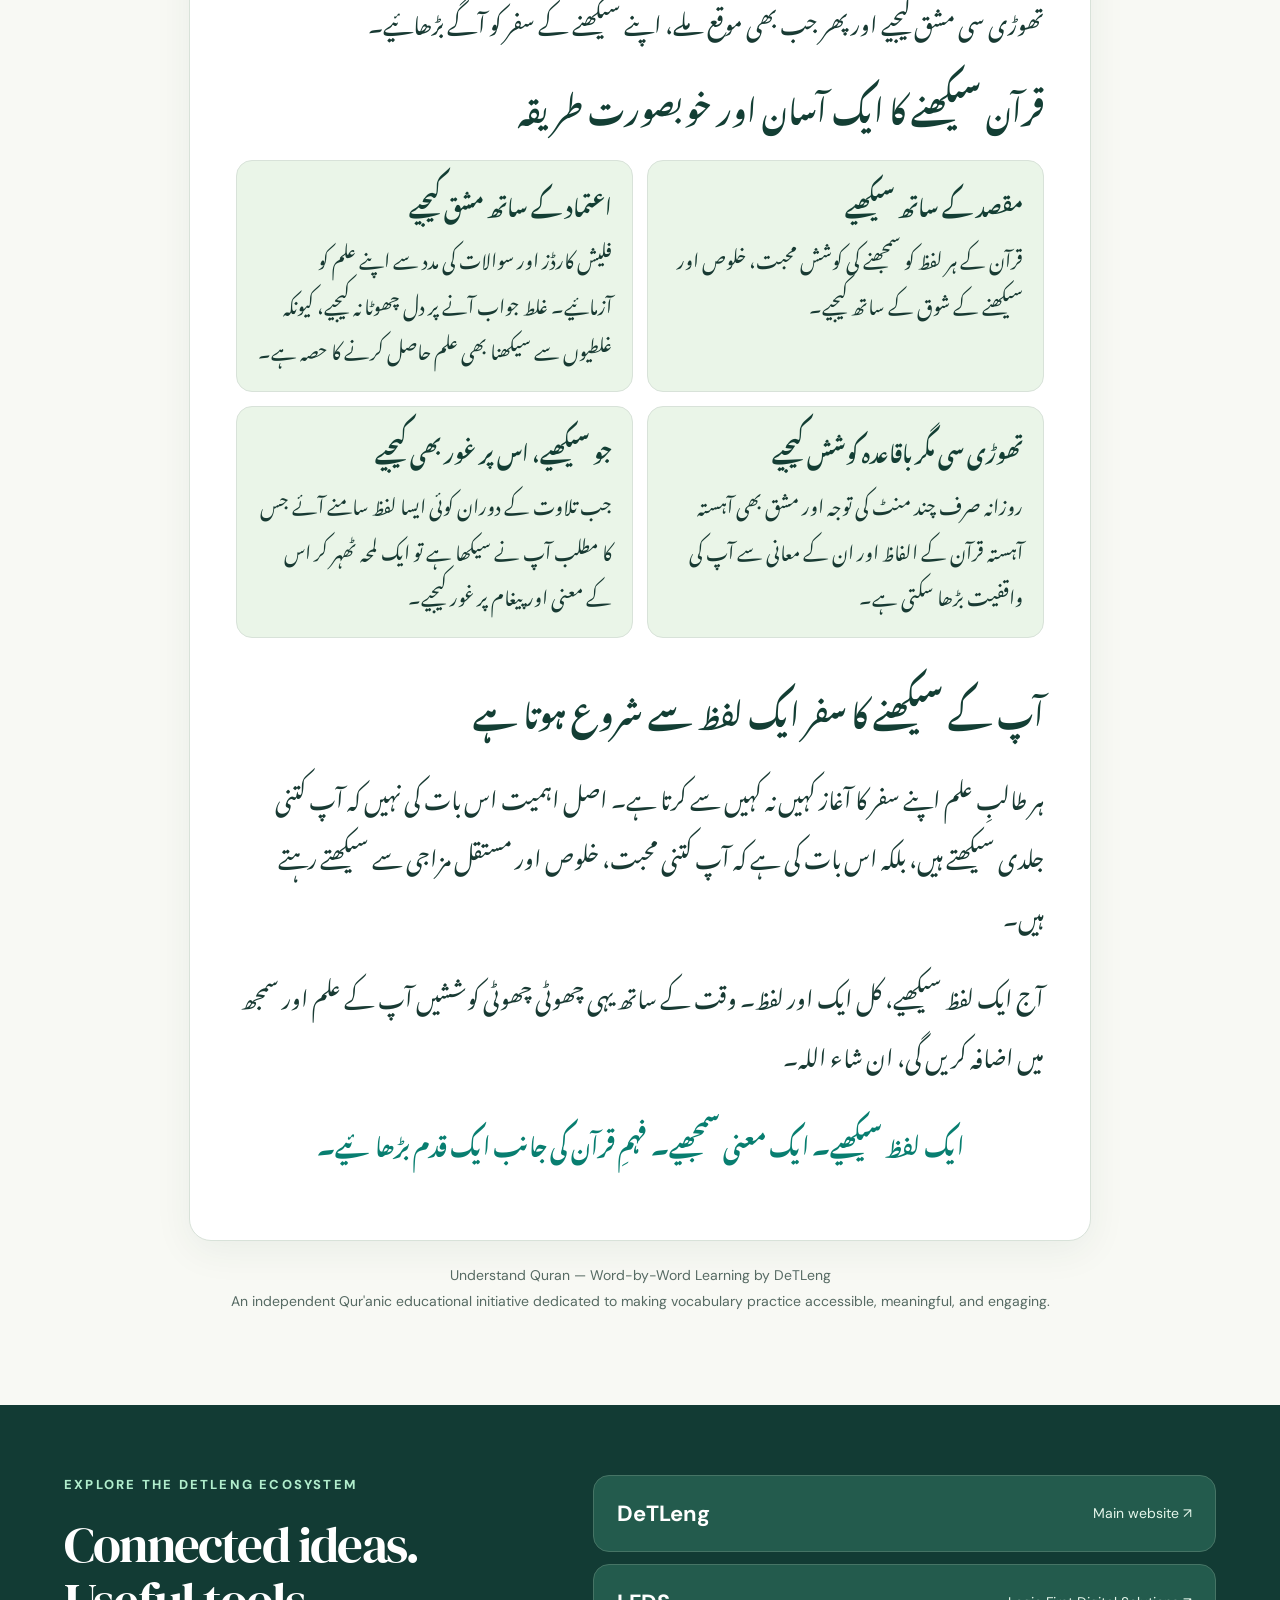
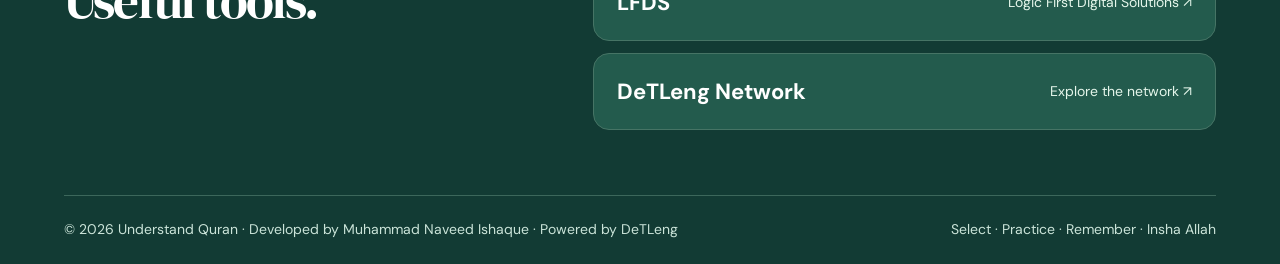
==== commit df00ab27: "Refine Understand Quran source acknowledgement" ====
--- a/index.html
+++ b/index.html
@@ -4,12 +4,12 @@
 .study-choice{display:grid;grid-template-columns:repeat(2,minmax(0,1fr));gap:12px;margin:12px 0 16px}.study-choice-btn{border:2px solid #d3e2d8;border-radius:14px;padding:15px 12px;background:var(--card,#fff);color:inherit;font-family:inherit;font-size:16px;font-weight:700;line-height:1.4;cursor:pointer}.study-choice-btn.active{background:#173f35;color:#fff;border-color:#173f35}.study-choice-btn:focus-visible{outline:3px solid #e58b2c;outline-offset:2px}.classic-card .question-text{font-size:clamp(25px,3vw,34px);text-align:center;line-height:1.45;margin:35px 0}.classic-prompt{text-align:center;font-size:17px;color:#567469;margin:16px auto 32px}.dark .study-choice-btn:not(.active){background:#213c35;color:#f2faf4;border-color:#547168}@media(max-width:560px){.study-choice{grid-template-columns:1fr}}
 </style><link href="uq-experience.css" rel="stylesheet"/></head><body>
 <header aria-label="Main navigation" class="site-header shell" id="topNavigation"><a aria-label="Understand Quran Home" class="brand" href="#home"><span class="brand-logo">▤<span>✦</span></span><span class="brand-txt"><small>DeTLeng · Quran Vocabulary</small><strong>Understand Quran</strong></span></a><button aria-expanded="false" aria-label="Toggle menu" class="mobile-menu" id="menuToggle">☰</button><nav class="nav" id="mainNav"><a href="#home">Home</a><a href="#paras">Learn &amp; Practice</a><a href="how-to-use.html">Video Guide</a><a href="#motivation">Learning Motivation</a><a href="#privacy">Privacy</a><a href="#about">About</a><div class="dictionary-menu"><button aria-controls="dictionaryLinks" aria-expanded="false" class="dictionary-toggle" id="dictionaryToggle" type="button">↓ Quran Dictionaries ▾</button><div class="dictionary-links" hidden="" id="dictionaryLinks"><a download="" href="downloads/Quran-Dictionary-Urdu-50-Pages.pdf">Current Edition — Urdu (50 Pages)</a><a download="" href="downloads/Quran-Dictionary-Urdu-39-Pages.pdf">Preserved Earlier Edition — Urdu (39 Pages)</a></div></div><a class="nav-desk" href="https://automation.detleng.com/#desk" rel="noopener noreferrer" target="_blank">Discuss at Automation Desk ↗</a><button class="nav-login" hidden="" id="loginBtn">Login</button></nav></header>
-<main id="home"><section aria-label="Bismillah and Durood Sharif" class="opening-prayer shell"><p class="arabic-opening" dir="rtl" lang="ar">بِسْمِ اللّٰهِ الرَّحْمٰنِ الرَّحِيْمِ</p><p class="arabic-durood" dir="rtl" lang="ar">اللَّهُمَّ صَلِّ عَلَىٰ سَيِّدِنَا مُحَمَّدٍ وَعَلَىٰ آلِ سَيِّدِنَا مُحَمَّدٍ وَبَارِكْ وَسَلِّمْ</p></section><section class="hero shell"><div class="hero-copy"><p class="eyebrow">QURAN VOCABULARY · WORD BY WORD</p><h1>Learn Quranic Words.<br/><em>Remember with Confidence.</em></h1><p class="lead">Explore the vocabulary of all 30 Paras of the Holy Quran. Choose a language and Para, then practice with MCQ or classic flashcards. No uploading and no account needed.</p><div class="hero-actions"> <a class="btn primary" href="#paras">Explore 30 Paras ↗</a><a class="btn secondary" href="how-to-use.html">Video Guide</a></div><div class="hero-chips"><span>✓ 30 Quran Paras</span><span>✓ MCQ &amp; Classic</span><span>✓ No account needed</span></div></div><div class="hero-graphic"><p class="mini-overline">FROM QURAN VOCABULARY TO CONFIDENCE</p><div class="hero-stage"><div class="hero-stage-card"><span>01 · CHOOSE YOUR PARA</span><strong>Urdu available · Other languages when ready</strong></div><div class="stage-arrow">↓</div><div class="hero-stage-card middle"><span>02 · DETLENG FLASHCARD</span><strong>Select · Practice · Remember</strong></div><div class="stage-arrow">↓</div><div class="hero-stage-bottom"><span>↻<b>Flip to learn</b></span><span>⇄<b>Shuffle options</b></span><span>↓<b>Download</b></span></div></div></div></section><section aria-label="Educational resource acknowledgements" class="academy-resource shell"><div class="resource-intro"><p class="eyebrow">LEARN MORE FROM THE ORIGINAL SOURCE</p><h2>With appreciation to Understand Al Quran Academy</h2><p>We gratefully acknowledge the Quran dictionary resources made available by Understand Al Quran Academy. Readers are encouraged to visit the Academy's official website and consult its original Quran dictionary resources. This DeTLeng learning project is an independent educational initiative and is not the Academy's official website.</p></div><div class="resource-buttons"><a class="resource-button" href="https://understandquran.com/" rel="noopener noreferrer" target="_blank">Official Understand Al Quran Academy <span aria-hidden="true">↗</span></a><a class="resource-button" href="https://understandquran.com/quran-dictionaries/quran-dictionaries-english/" rel="noopener noreferrer" target="_blank">Original Quran Dictionaries <span aria-hidden="true">↗</span></a></div></section>
+<main id="home"><section aria-label="Bismillah and Durood Sharif" class="opening-prayer shell"><p class="arabic-opening" dir="rtl" lang="ar">بِسْمِ اللّٰهِ الرَّحْمٰنِ الرَّحِيْمِ</p><p class="arabic-durood" dir="rtl" lang="ar">اللَّهُمَّ صَلِّ عَلَىٰ سَيِّدِنَا مُحَمَّدٍ وَعَلَىٰ آلِ سَيِّدِنَا مُحَمَّدٍ وَبَارِكْ وَسَلِّمْ</p></section><section class="hero shell"><div class="hero-copy"><p class="eyebrow">QURAN VOCABULARY · WORD BY WORD</p><h1>Learn Quranic Words.<br/><em>Remember with Confidence.</em></h1><p class="lead">Explore the vocabulary of all 30 Paras of the Holy Quran. Choose a language and Para, then practice with MCQ or classic flashcards. No uploading and no account needed.</p><div class="hero-actions"> <a class="btn primary" href="#paras">Explore 30 Paras ↗</a><a class="btn secondary" href="how-to-use.html">Video Guide</a></div><div class="hero-chips"><span>✓ 30 Quran Paras</span><span>✓ MCQ &amp; Classic</span><span>✓ No account needed</span></div></div><div class="hero-graphic"><p class="mini-overline">FROM QURAN VOCABULARY TO CONFIDENCE</p><div class="hero-stage"><div class="hero-stage-card"><span>01 · CHOOSE YOUR PARA</span><strong>Urdu available · Other languages when ready</strong></div><div class="stage-arrow">↓</div><div class="hero-stage-card middle"><span>02 · DETLENG FLASHCARD</span><strong>Select · Practice · Remember</strong></div><div class="stage-arrow">↓</div><div class="hero-stage-bottom"><span>↻<b>Flip to learn</b></span><span>⇄<b>Shuffle options</b></span><span>↓<b>Download</b></span></div></div></div></section><section aria-label="Educational resource acknowledgements" class="academy-resource shell"><div class="resource-intro"><p class="eyebrow">LEARN MORE FROM THE ORIGINAL SOURCE</p><h2>With Appreciation to Understand Quran</h2><p>We gratefully acknowledge the Quranic learning and dictionary resources available through the official Understand Quran website. Readers are encouraged to explore the original educational resources. This DeTLeng platform is an independent educational initiative.</p></div><div class="resource-buttons"><a class="resource-button" href="https://understandquran.com/" rel="noopener noreferrer" target="_blank">Understand Quran — Official Website <span aria-hidden="true">↗</span></a><a class="resource-button" href="https://understandquran.com/quran-dictionaries/quran-dictionaries-english/" rel="noopener noreferrer" target="_blank">Original Quran Dictionaries <span aria-hidden="true">↗</span></a></div></section>
 <section class="para-section" id="paras"><div class="shell"><div class="section-head"><p class="eyebrow">CHOOSE YOUR STUDY DECK</p><h2>Explore Quran Vocabulary — Para by Para.</h2><p>Choose a translation language and a Para. Take your time, practise, and grow in confidence.</p></div><div aria-label="Vocabulary language" class="para-tabs" role="tablist"><button aria-selected="true" class="para-tab active" data-lang="urdu" role="tab" type="button">اردو · Urdu</button><button aria-selected="false" class="para-tab" data-lang="english" role="tab" type="button">English</button><button aria-selected="false" class="para-tab" data-lang="urdu-english" role="tab" type="button">اردو + English</button></div><p aria-live="polite" class="para-language-notice" id="paraLanguageNotice">Urdu vocabulary · Select a Para to load your flashcards.</p><div aria-label="30 Quran Para selections" class="para-grid" id="paraGrid"></div><p class="para-disclaimer">More learning options are on the way, Insha Allah.</p></div></section><section class="workspace-section" id="workspace"><div class="shell"><div class="section-head"><p class="eyebrow">YOUR STUDY WORKSPACE</p><h2>A focused way to study Quranic words.</h2><p>Select a question range or group, then open your dedicated full-width practice screen.</p></div><div class="workspace-stages"><section aria-label="Question group selection" class="study-stage-group" id="groupSelectionScreen"><div class="settings-card"><div class="stage-head"><p class="eyebrow">STEP 2 · CHOOSE YOUR QUESTIONS</p><h2>Choose your question group</h2><p>Choose All, a 10-question group, or your preferred question range. Your practice will open in a separate full-width view.</p></div><div class="step-heading"><span class="step-circle">1</span><div><h3>Selected Quran Para</h3><p>Your chosen Para is ready for learning.</p></div></div><div class="selected-para" id="selectedPara"><strong id="selectedParaLabel">No Para selected yet</strong><button class="mini-btn" id="changeParaBtn" type="button">Change Para</button></div><div aria-label="Choose or drop a DOCX Word file" class="dropzone" hidden="" id="dropzone" role="button" tabindex="0"><div class="upload-symbol">↑</div><strong>Drop your file here</strong><span>or click to browse your computer</span><small>.docx only · Up to 25 MB</small><input accept=".docx,application/vnd.openxmlformats-officedocument.wordprocessingml.document" hidden="" id="fileInput" type="file"/></div><div aria-live="polite" class="file-summary hidden" id="fileSummary"></div><div class="step-heading border-top"><span class="step-circle">2</span><div><h3>Select question range</h3><p>Choose the question numbers from your selected Para</p></div></div><div class="range-grid"><label>Start number<input disabled="" id="startNumber" min="0" placeholder="1" step="1" type="number"/></label><label>End number<input disabled="" id="endNumber" min="0" placeholder="10" step="1" type="number"/></label></div><div class="hint" id="rangeInfo">Select a Para above to choose a question range.</div><section aria-labelledby="rangeGroupsTitle" class="range-groups hidden" id="rangeGroups"><h4 id="rangeGroupsTitle">Question groups · 10 per group</h4><p>Choose a group, then Generate Flashcards. All selects the full range. Generate again to resume a saved group.</p><div aria-label="Select a question range group" class="range-group-grid" id="rangeGroupButtons" role="group"></div><p class="group-progress-legend">Blue = In progress · Green = All correct · Red = Needs practice / unfinished · Blank = Not attempted<br/>Progress stays while this page is open. Restart resets the current set.</p></section><div class="switch-row"><label class="switch-label"><input id="shuffleQuestions" type="checkbox"/><span>Shuffle question order</span></label></div><div class="button-stack"><button class="btn primary full" disabled="" id="generateBtn">Generate Flashcards <span>→</span></button><button class="btn outline full" disabled="" id="editBtn">View / Edit extracted questions</button><button class="btn subtle full" hidden="" id="demoBtn">Try sample questions instead</button></div><div aria-live="polite" class="status" id="status" role="status"></div></div></section><section aria-label="Full width practice" class="study-stage-practice" hidden="" id="practiceScreen"><div class="practice-stage-nav"><button class="btn secondary" id="backToGroups" type="button">← Back to Question Groups</button><div class="practice-stage-meta"><span id="practiceParaSummary">Quran vocabulary practice</span><button class="mini-btn restart-safe" id="restartBtn" type="button">↺ Restart this set</button></div></div><div class="preview-panel" id="previewPanel"><div class="preview-head"><div><p class="mini-overline">LIVE PREVIEW</p><h3>Practice, flip, remember.</h3></div><span class="counter" id="deckCounter">DEMO</span></div><div id="studyArea"><div class="practice-modes" id="practiceModes"><div aria-label="Choose Learning Mode or Test Mode" class="practice-mode-choice" role="group"><button aria-pressed="true" class="practice-mode-btn active" id="learningModeBtn" type="button"><strong>Learning Mode</strong><small>Instant feedback · First answer locks</small></button><button aria-pressed="false" class="practice-mode-btn" id="testModeBtn" type="button"><strong>Test Mode</strong><small>Check your recall, then see your result</small></button></div><p class="practice-mode-note">Changing mode starts a fresh attempt.</p></div><div class="session-summary"><p aria-live="polite" id="sessionProgress"></p><strong class="last-result hidden" id="lastResult"></strong><div class="session-actions"><button class="mini-btn hidden" id="finishTestBtn" type="button">Finish Test</button><button class="mini-btn hidden" id="showResultBtn" type="button">View result</button></div></div><p aria-live="polite" class="study-notice" id="studyNotice" role="status"></p><div aria-label="Change question and answer reading size" class="reading-size-controls" role="group"><span class="reading-size-title">Reading Size</span><button aria-label="Decrease reading size" class="reading-control" id="readingMinus" type="button">−</button><input aria-label="Reading font size" id="readingSize" max="40" min="18" step="2" type="range" value="24"/><button aria-label="Increase reading size" class="reading-control" id="readingPlus" type="button">+</button><output for="readingSize" id="readingSizeValue">24px</output><button class="reading-reset" id="readingReset" type="button">Reset</button></div><div aria-label="Flip flashcard" class="flip-card" id="flipCard" role="button" tabindex="0"><div class="card-content" id="cardContent"></div></div><p class="flip-hint" id="studyFlipHint">↻ Tap the card or press Space to flip</p><div class="study-toolbar"><button class="btn secondary" disabled="" id="prevBtn">← Previous</button><button class="btn secondary" id="flipBtn">↻ Flip card</button><button class="btn primary" id="nextBtn">Next →</button></div><div class="study-extras"><button class="mini-btn" id="shuffleOptionsBtn">⇄ Shuffle options</button><button class="mini-btn" id="shuffleDeckBtn">⤨ Shuffle questions</button></div><nav aria-labelledby="quizNavigationTitle" class="quiz-navigation" id="quizNavigation"><h4 id="quizNavigationTitle">Quiz navigation</h4><p class="quiz-navigation-hint">Choose a question number to jump directly to it.</p><div class="quiz-question-grid" id="quizQuestions"></div><p class="quiz-navigation-legend" id="quizNavigationLegend"><span>Current question: outlined</span><span>Answer selected: shaded</span></p></nav></div><div class="export-panel" id="exportPanel"><p class="mini-overline">DOWNLOAD YOUR STUDY DECK</p><p>Generate a deck first to enable downloadable formats.</p><div class="export-grid"><button disabled="" id="htmlBtn">⤓ Interactive HTML</button><button disabled="" id="pdfBtn">⤓ Printable PDF</button><button disabled="" id="csvBtn">⤓ CSV</button><button disabled="" id="xlsxBtn">⤓ Excel XLSX</button><button disabled="" id="zipBtn">⤓ Offline ZIP</button></div></div></div></section></div></div></section>
 <section class="info-section shell" id="how"><p class="eyebrow">HOW IT WORKS</p><h2>One Para at a time. One word at a time.</h2><div class="feature-grid"><article><div class="feature-icon">☷</div><h3>1. Choose a language</h3><p>Pick Urdu, English or Urdu + English. Urdu decks are available now; the other collections are coming soon, Insha Allah.</p></article><article><div class="feature-icon">▦</div><h3>2. Select a Para</h3><p>Click any Para number. Its prepared vocabulary Word file loads automatically, without uploads or file selection.</p></article><article><div class="feature-icon">↻</div><h3>3. Practice your way</h3><p>Choose a range or 10-question group. Study using MCQ or classic cards, Learning Mode or Test Mode, and shuffle when you wish.</p></article><article><div class="feature-icon">↓</div><h3>4. Revise and download</h3><p>Flip cards, jump between questions, review results, or export the current deck as HTML, PDF, CSV, Excel or ZIP.</p></article></div></section>
 <section class="guide-wrap" id="guide"><div class="shell guide-grid"><div><p class="eyebrow">QUICK GUIDE</p><h2>Choose. Practice. Remember.</h2><p><strong>Step 1:</strong> Select your language and Para from the 30 numbered cards. Urdu is available now; English and bilingual decks are being prepared.</p><p><strong>Step 2:</strong> Once the vocabulary loads, choose a question range or a 10-question group. Generate Flashcards to begin.</p><p><strong>Step 3:</strong> Select MCQ or Classic, then Learning or Test Mode. Flip with Space, move between questions, shuffle or restart. In Test Mode, finish to view your results.</p><p><strong>Step 4:</strong> Download your deck in one of the original available formats. Use Change Para to switch collections.</p></div><div class="guide-side"><span class="eyebrow">PRACTICE OPTIONS</span><div class="guide-tip"><b>MCQ · 3 options</b><span>Test your recall with instant feedback in Learning Mode.</span></div><div class="guide-tip"><b>Classic · Q &amp; A</b><span>Recall the Urdu meaning, then flip for the answer.</span></div><div class="guide-tip"><b>Question groups</b><span>Study in manageable sets of ten or select your own range.</span></div><div class="guide-tip"><b>Download and review</b><span>Keep a copy of your current practice deck.</span></div></div></div></section>
 <section class="info-section shell narrow" id="privacy"><p class="eyebrow">PRIVACY</p><h2>Learn with simplicity.</h2><p>No login or account is required. Public Quran vocabulary DOCX resources are downloaded from this website to your browser when you select a Para. Parsing and flashcard study take place on your device; this version does not send your answers to a DeTLeng account or study-results database. Study progress during the current session may reset when you close or refresh the page.</p><p>Like other websites, the hosting platform and external links may process standard request information. Downloaded dictionary PDFs and vocabulary documents are public educational resources, not private uploads.</p></section>
-<section class="info-section shell narrow" id="about"><p class="eyebrow">ABOUT THIS PROJECT</p><h2>A personal journey toward understanding.</h2><p>For many years, Muhammad Naveed Ishaque preserved a 39-page Urdu Quran dictionary from Understand Al-Quran Academy and thought about how Quranic vocabulary could be learned more easily and remembered longer. On revisiting the Academy’s website he discovered the expanded 50-page edition, which became the reference for preparing this project’s current vocabulary material.</p><p>Inspired by that journey, he brought the prepared Para vocabulary documents together with the DeTLeng Flashcard learning experience. This independent educational project hopes to make Quranic word learning easier, more approachable and useful to learners around the world.</p><h3>Dedicated to beloved parents</h3><p>This humble effort is dedicated to his beloved parents. May Allah Almighty grant them forgiveness, His mercy, peace and the highest ranks in Jannatul Firdaus. May this work become beneficial knowledge and Sadaqah Jariyah for them and for humanity. Ameen, Ya Rabbal Aalameen.</p><h3>With gratitude</h3><p>We acknowledge Understand Al-Quran Academy and the Quran dictionary authors Dr. Abdul Aziz Abdul Rahim and Muhammad Mustafa Shareef. This independent DeTLeng project is not an official Academy website. Original vocabulary content has not been rewritten by this website.</p></section><section aria-labelledby="motivationTitle" class="motivation-section" id="motivation">
+<section class="info-section shell narrow" id="about"><p class="eyebrow">ABOUT THIS PROJECT</p><h2>A personal journey toward understanding.</h2><p>For many years, Muhammad Naveed Ishaque preserved a 39-page Urdu Quran dictionary from Understand Quran and thought about how Quranic vocabulary could be learned more easily and remembered longer. On revisiting the official website he discovered the expanded 50-page edition, which became the reference for preparing this project’s current vocabulary material.</p><p>Inspired by that journey, he brought the prepared Para vocabulary documents together with the DeTLeng Flashcard learning experience. This independent educational project hopes to make Quranic word learning easier, more approachable and useful to learners around the world.</p><h3>Dedicated to beloved parents</h3><p>This humble effort is dedicated to his beloved parents. May Allah Almighty grant them forgiveness, His mercy, peace and the highest ranks in Jannatul Firdaus. May this work become beneficial knowledge and Sadaqah Jariyah for them and for humanity. Ameen, Ya Rabbal Aalameen.</p><h3>With gratitude</h3><p>We acknowledge Understand Quran and the Quran dictionary authors Dr. Abdul Aziz Abdul Rahim and Muhammad Mustafa Shareef. This independent DeTLeng project is not the official Understand Quran website. Original vocabulary content has not been rewritten by this website.</p></section><section aria-labelledby="motivationTitle" class="motivation-section" id="motivation">
 <div class="shell motivation-wrap">
 <div class="section-head motivation-head"><p class="eyebrow">LEARNING MOTIVATION · سیکھنے کا حوصلہ</p><h2 id="motivationTitle">Every Word Is a Step Towards Understanding</h2><p class="motivation-tagline">Learn a Little. Understand More. Stay Connected to the Qur'an.</p><p class="motivation-urdu-title" dir="rtl" lang="ur">قرآن کا ہر لفظ، فہمِ قرآن کی جانب ایک قدم</p></div>
 <div aria-label="Motivation reading language" class="motivation-lang-select" role="group"><button aria-pressed="true" class="motivation-lang active" data-motivation-lang="urdu" type="button">اردو</button><button aria-pressed="false" class="motivation-lang" data-motivation-lang="english" type="button">English</button></div>
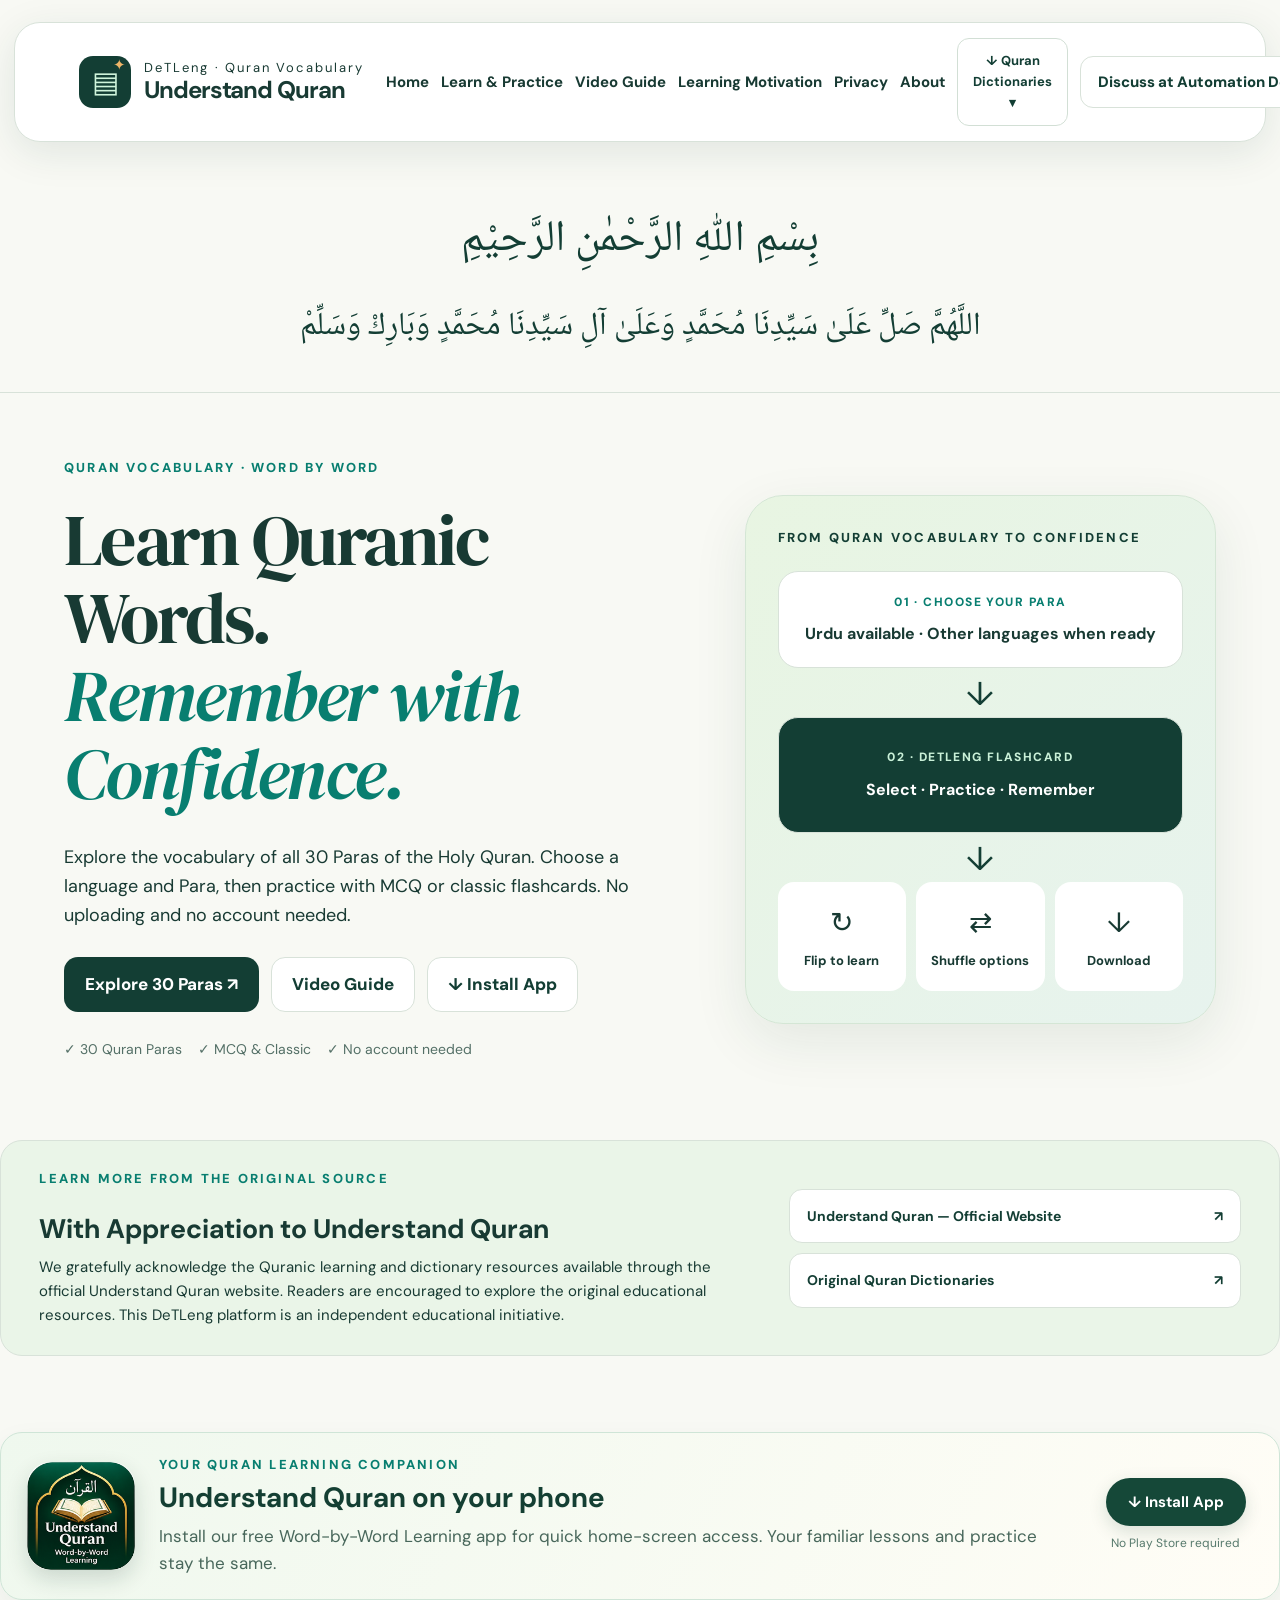
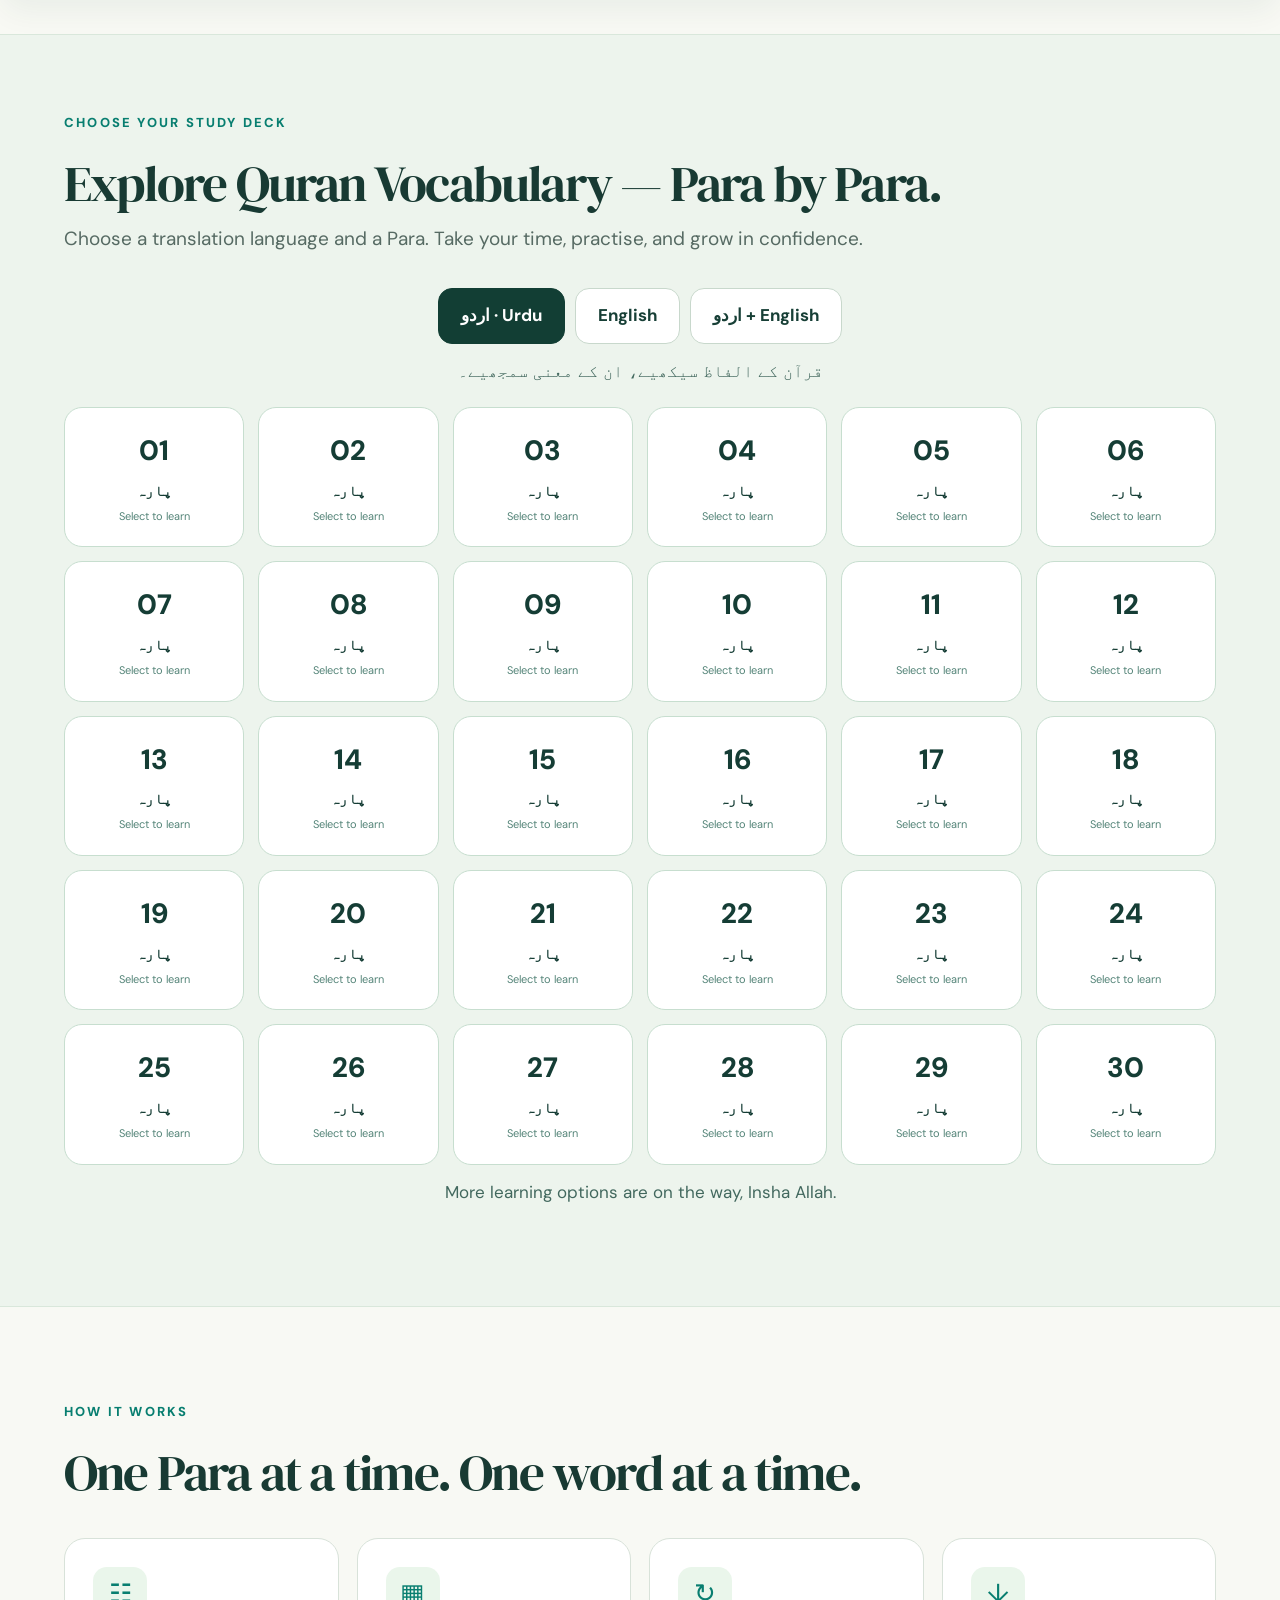
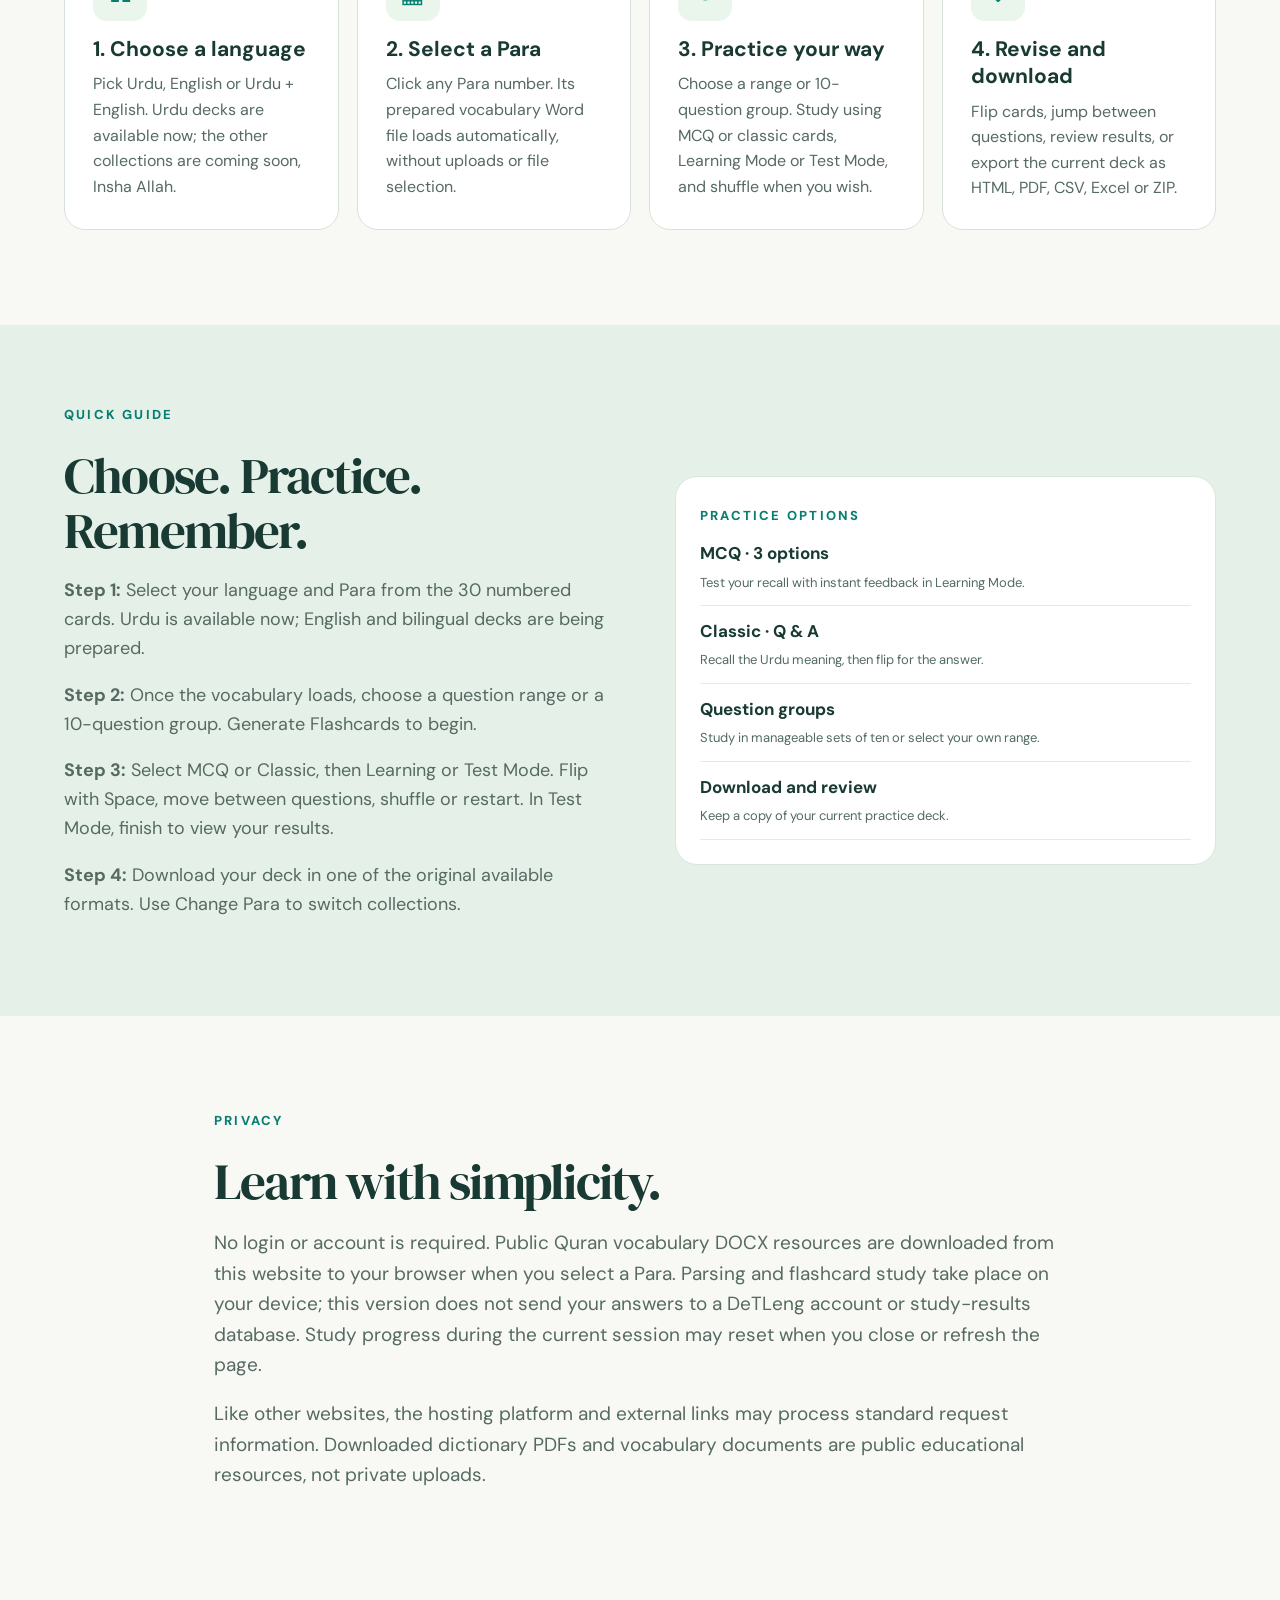
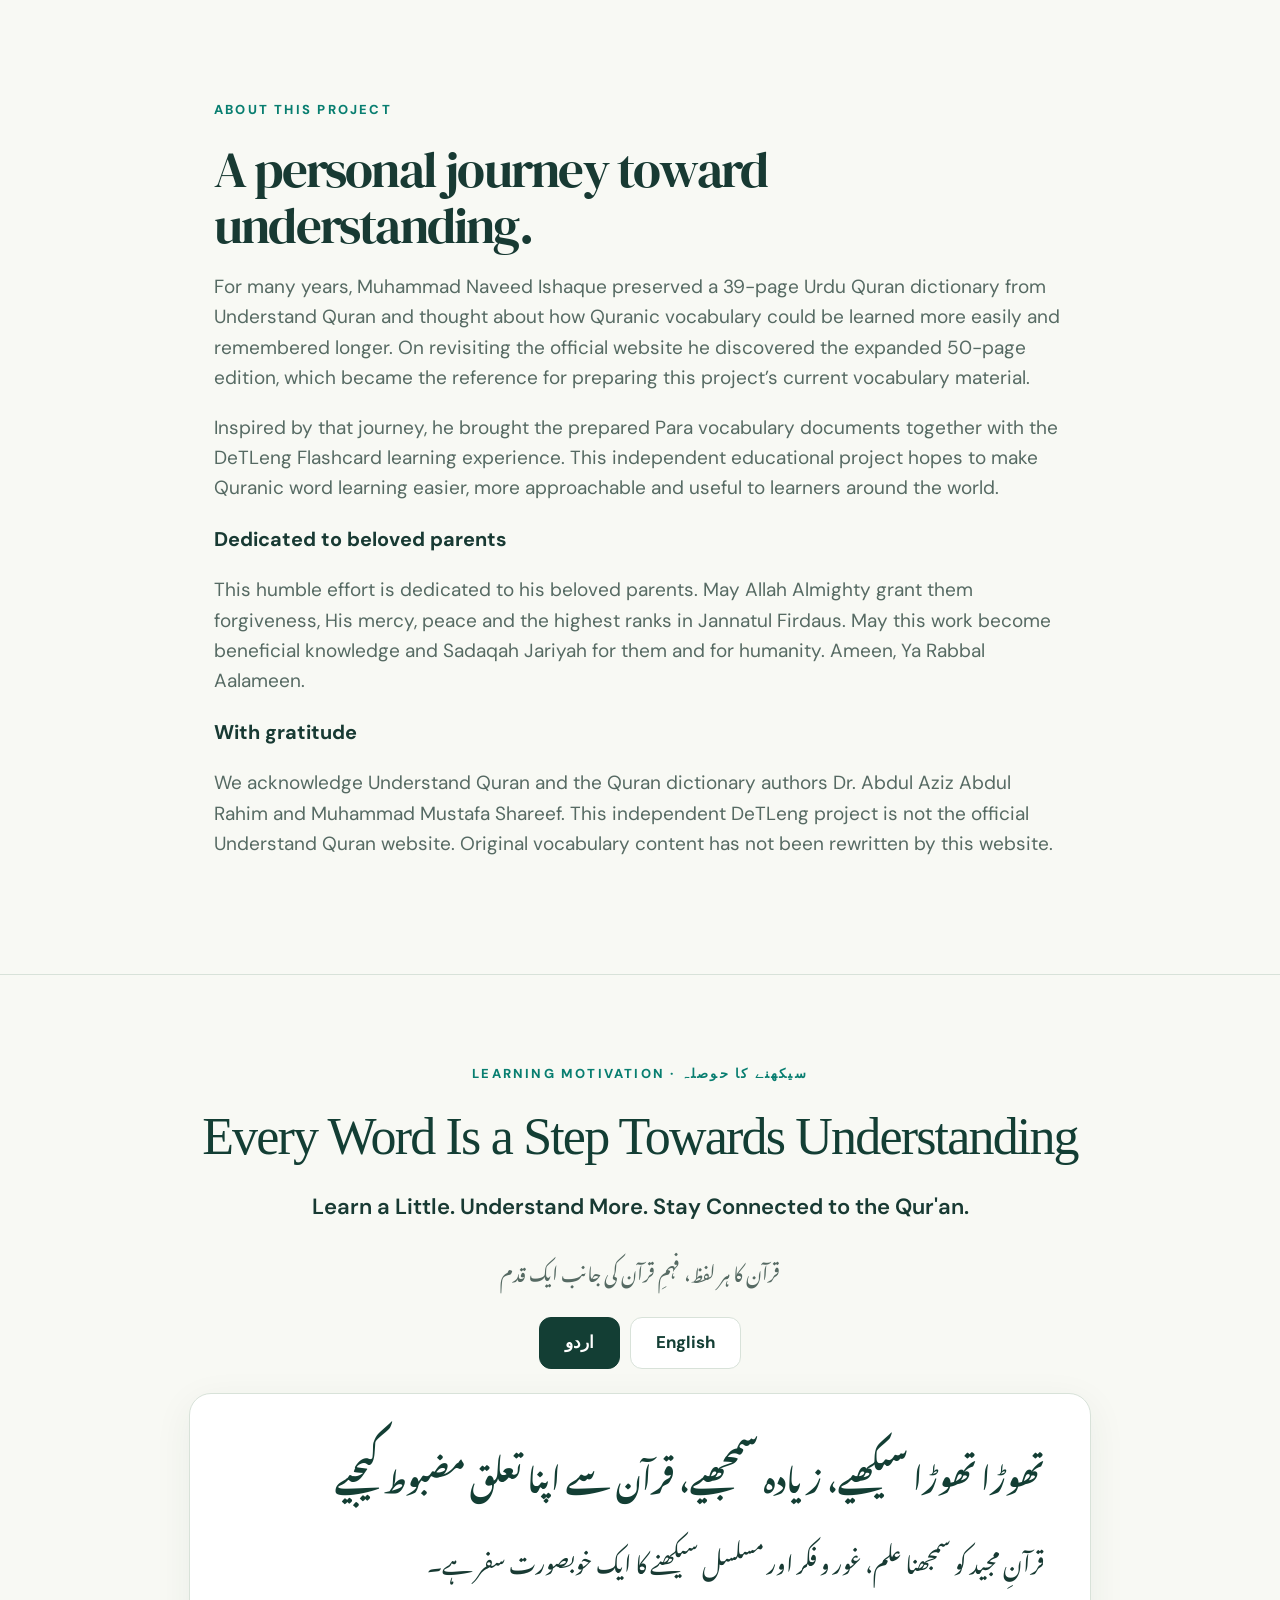
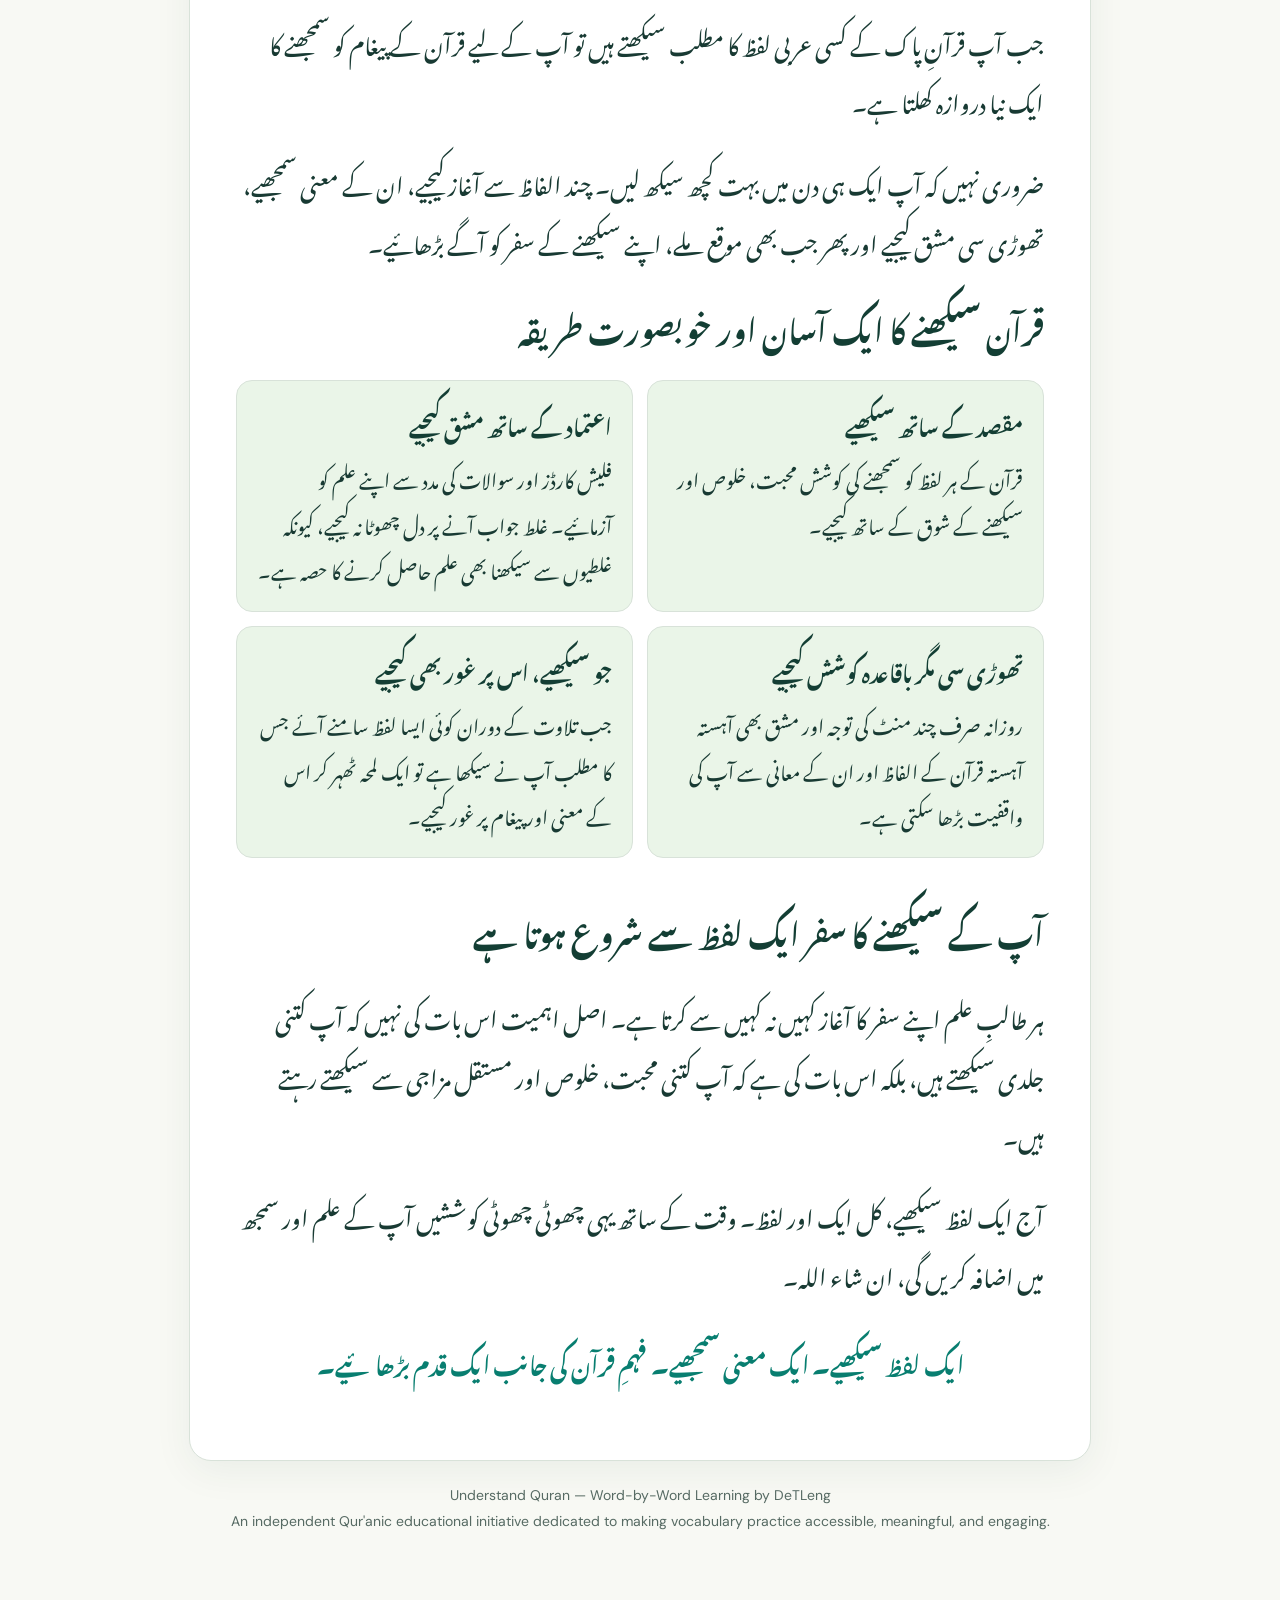
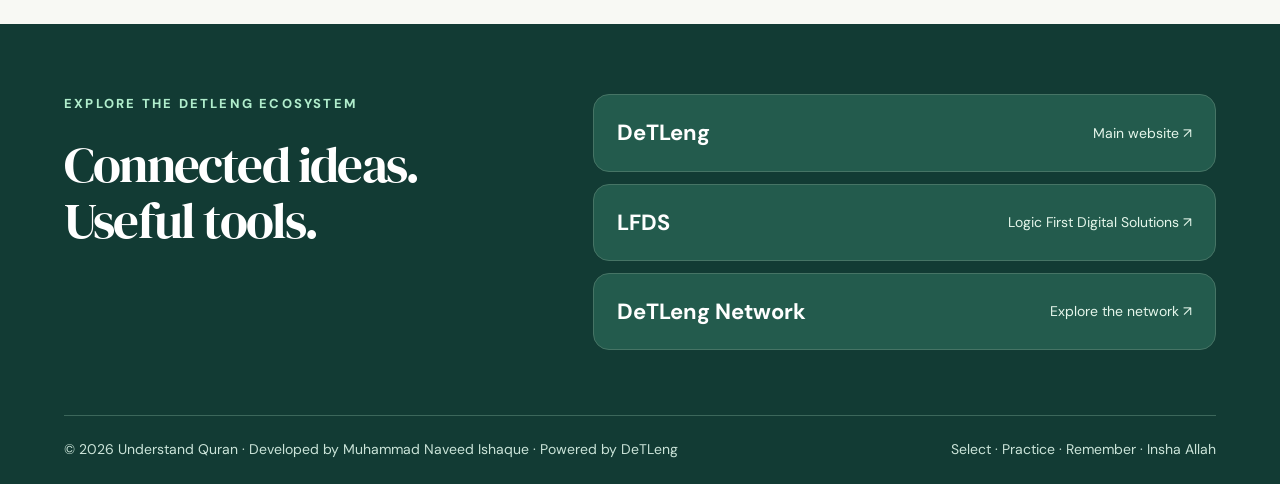
==== commit 4c9add54: "Add Understand Quran PWA installation and app icons" ====
--- a/index.html
+++ b/index.html
@@ -1,10 +1,12 @@
 <!DOCTYPE html>
 
-<html lang="en"><head><meta charset="utf-8"/><meta content="width=device-width,initial-scale=1" name="viewport"/><meta content="#123e34" name="theme-color"/><meta content="Learn Quran vocabulary para by para with Urdu flashcards, MCQ learning and test modes. Powered by DeTLeng." name="description"/><title>Understand Quran — Word by Word | DeTLeng</title><link href="assets/favicon.svg" rel="icon" type="image/svg+xml"/><link href="styles.css" rel="stylesheet"/><style>
+<html lang="en"><head><meta charset="utf-8"/><meta content="width=device-width,initial-scale=1" name="viewport"/><meta content="#123e34" name="theme-color"/><meta content="Learn Quran vocabulary para by para with Urdu flashcards, MCQ learning and test modes. Powered by DeTLeng." name="description"/><title>Understand Quran — Word by Word | DeTLeng</title><link href="assets/favicon.svg" rel="icon" type="image/svg+xml"/><link href="manifest.webmanifest" rel="manifest"/><link href="assets/icons/icon-192.png" rel="apple-touch-icon"/><link href="styles.css" rel="stylesheet"/><style>
 .study-choice{display:grid;grid-template-columns:repeat(2,minmax(0,1fr));gap:12px;margin:12px 0 16px}.study-choice-btn{border:2px solid #d3e2d8;border-radius:14px;padding:15px 12px;background:var(--card,#fff);color:inherit;font-family:inherit;font-size:16px;font-weight:700;line-height:1.4;cursor:pointer}.study-choice-btn.active{background:#173f35;color:#fff;border-color:#173f35}.study-choice-btn:focus-visible{outline:3px solid #e58b2c;outline-offset:2px}.classic-card .question-text{font-size:clamp(25px,3vw,34px);text-align:center;line-height:1.45;margin:35px 0}.classic-prompt{text-align:center;font-size:17px;color:#567469;margin:16px auto 32px}.dark .study-choice-btn:not(.active){background:#213c35;color:#f2faf4;border-color:#547168}@media(max-width:560px){.study-choice{grid-template-columns:1fr}}
-</style><link href="uq-experience.css" rel="stylesheet"/></head><body>
+</style><link href="uq-experience.css" rel="stylesheet"/><link href="pwa-install.css" rel="stylesheet"/></head><body>
 <header aria-label="Main navigation" class="site-header shell" id="topNavigation"><a aria-label="Understand Quran Home" class="brand" href="#home"><span class="brand-logo">▤<span>✦</span></span><span class="brand-txt"><small>DeTLeng · Quran Vocabulary</small><strong>Understand Quran</strong></span></a><button aria-expanded="false" aria-label="Toggle menu" class="mobile-menu" id="menuToggle">☰</button><nav class="nav" id="mainNav"><a href="#home">Home</a><a href="#paras">Learn &amp; Practice</a><a href="how-to-use.html">Video Guide</a><a href="#motivation">Learning Motivation</a><a href="#privacy">Privacy</a><a href="#about">About</a><div class="dictionary-menu"><button aria-controls="dictionaryLinks" aria-expanded="false" class="dictionary-toggle" id="dictionaryToggle" type="button">↓ Quran Dictionaries ▾</button><div class="dictionary-links" hidden="" id="dictionaryLinks"><a download="" href="downloads/Quran-Dictionary-Urdu-50-Pages.pdf">Current Edition — Urdu (50 Pages)</a><a download="" href="downloads/Quran-Dictionary-Urdu-39-Pages.pdf">Preserved Earlier Edition — Urdu (39 Pages)</a></div></div><a class="nav-desk" href="https://automation.detleng.com/#desk" rel="noopener noreferrer" target="_blank">Discuss at Automation Desk ↗</a><button class="nav-login" hidden="" id="loginBtn">Login</button></nav></header>
-<main id="home"><section aria-label="Bismillah and Durood Sharif" class="opening-prayer shell"><p class="arabic-opening" dir="rtl" lang="ar">بِسْمِ اللّٰهِ الرَّحْمٰنِ الرَّحِيْمِ</p><p class="arabic-durood" dir="rtl" lang="ar">اللَّهُمَّ صَلِّ عَلَىٰ سَيِّدِنَا مُحَمَّدٍ وَعَلَىٰ آلِ سَيِّدِنَا مُحَمَّدٍ وَبَارِكْ وَسَلِّمْ</p></section><section class="hero shell"><div class="hero-copy"><p class="eyebrow">QURAN VOCABULARY · WORD BY WORD</p><h1>Learn Quranic Words.<br/><em>Remember with Confidence.</em></h1><p class="lead">Explore the vocabulary of all 30 Paras of the Holy Quran. Choose a language and Para, then practice with MCQ or classic flashcards. No uploading and no account needed.</p><div class="hero-actions"> <a class="btn primary" href="#paras">Explore 30 Paras ↗</a><a class="btn secondary" href="how-to-use.html">Video Guide</a></div><div class="hero-chips"><span>✓ 30 Quran Paras</span><span>✓ MCQ &amp; Classic</span><span>✓ No account needed</span></div></div><div class="hero-graphic"><p class="mini-overline">FROM QURAN VOCABULARY TO CONFIDENCE</p><div class="hero-stage"><div class="hero-stage-card"><span>01 · CHOOSE YOUR PARA</span><strong>Urdu available · Other languages when ready</strong></div><div class="stage-arrow">↓</div><div class="hero-stage-card middle"><span>02 · DETLENG FLASHCARD</span><strong>Select · Practice · Remember</strong></div><div class="stage-arrow">↓</div><div class="hero-stage-bottom"><span>↻<b>Flip to learn</b></span><span>⇄<b>Shuffle options</b></span><span>↓<b>Download</b></span></div></div></div></section><section aria-label="Educational resource acknowledgements" class="academy-resource shell"><div class="resource-intro"><p class="eyebrow">LEARN MORE FROM THE ORIGINAL SOURCE</p><h2>With Appreciation to Understand Quran</h2><p>We gratefully acknowledge the Quranic learning and dictionary resources available through the official Understand Quran website. Readers are encouraged to explore the original educational resources. This DeTLeng platform is an independent educational initiative.</p></div><div class="resource-buttons"><a class="resource-button" href="https://understandquran.com/" rel="noopener noreferrer" target="_blank">Understand Quran — Official Website <span aria-hidden="true">↗</span></a><a class="resource-button" href="https://understandquran.com/quran-dictionaries/quran-dictionaries-english/" rel="noopener noreferrer" target="_blank">Original Quran Dictionaries <span aria-hidden="true">↗</span></a></div></section>
+<main id="home"><section aria-label="Bismillah and Durood Sharif" class="opening-prayer shell"><p class="arabic-opening" dir="rtl" lang="ar">بِسْمِ اللّٰهِ الرَّحْمٰنِ الرَّحِيْمِ</p><p class="arabic-durood" dir="rtl" lang="ar">اللَّهُمَّ صَلِّ عَلَىٰ سَيِّدِنَا مُحَمَّدٍ وَعَلَىٰ آلِ سَيِّدِنَا مُحَمَّدٍ وَبَارِكْ وَسَلِّمْ</p></section><section class="hero shell"><div class="hero-copy"><p class="eyebrow">QURAN VOCABULARY · WORD BY WORD</p><h1>Learn Quranic Words.<br/><em>Remember with Confidence.</em></h1><p class="lead">Explore the vocabulary of all 30 Paras of the Holy Quran. Choose a language and Para, then practice with MCQ or classic flashcards. No uploading and no account needed.</p><div class="hero-actions"> <a class="btn primary" href="#paras">Explore 30 Paras ↗</a><a class="btn secondary" href="how-to-use.html">Video Guide</a><a class="btn secondary" href="#install-app">↓ Install App</a></div><div class="hero-chips"><span>✓ 30 Quran Paras</span><span>✓ MCQ &amp; Classic</span><span>✓ No account needed</span></div></div><div class="hero-graphic"><p class="mini-overline">FROM QURAN VOCABULARY TO CONFIDENCE</p><div class="hero-stage"><div class="hero-stage-card"><span>01 · CHOOSE YOUR PARA</span><strong>Urdu available · Other languages when ready</strong></div><div class="stage-arrow">↓</div><div class="hero-stage-card middle"><span>02 · DETLENG FLASHCARD</span><strong>Select · Practice · Remember</strong></div><div class="stage-arrow">↓</div><div class="hero-stage-bottom"><span>↻<b>Flip to learn</b></span><span>⇄<b>Shuffle options</b></span><span>↓<b>Download</b></span></div></div></div></section><section aria-label="Educational resource acknowledgements" class="academy-resource shell"><div class="resource-intro"><p class="eyebrow">LEARN MORE FROM THE ORIGINAL SOURCE</p><h2>With Appreciation to Understand Quran</h2><p>We gratefully acknowledge the Quranic learning and dictionary resources available through the official Understand Quran website. Readers are encouraged to explore the original educational resources. This DeTLeng platform is an independent educational initiative.</p></div><div class="resource-buttons"><a class="resource-button" href="https://understandquran.com/" rel="noopener noreferrer" target="_blank">Understand Quran — Official Website <span aria-hidden="true">↗</span></a><a class="resource-button" href="https://understandquran.com/quran-dictionaries/quran-dictionaries-english/" rel="noopener noreferrer" target="_blank">Original Quran Dictionaries <span aria-hidden="true">↗</span></a></div></section>
+<section class="pwa-section shell" id="install-app" aria-label="Install Understand Quran app"><div class="pwa-panel"><img class="pwa-icon" src="assets/icons/icon-192.png" alt="Understand Quran app icon with golden arch and Quran" loading="lazy" width="108" height="108"/><div class="pwa-copy"><p class="eyebrow">YOUR QURAN LEARNING COMPANION</p><h2>Understand Quran on your phone</h2><p>Install our free Word-by-Word Learning app for quick home-screen access. Your familiar lessons and practice stay the same.</p></div><div class="pwa-actions"><button class="pwa-button" id="pwaInstallButton" type="button">↓ Install App</button><span class="pwa-small">No Play Store required</span></div></div></section>
+<dialog class="pwa-dialog" id="pwaHelpDialog" aria-labelledby="pwaHelpTitle"><h2 id="pwaHelpTitle">Install Understand Quran</h2><p id="pwaHelpText">Use your browser's Add to Home screen or Install app option.</p><button class="pwa-close" id="pwaHelpClose" type="button">Got it</button></dialog>
 <section class="para-section" id="paras"><div class="shell"><div class="section-head"><p class="eyebrow">CHOOSE YOUR STUDY DECK</p><h2>Explore Quran Vocabulary — Para by Para.</h2><p>Choose a translation language and a Para. Take your time, practise, and grow in confidence.</p></div><div aria-label="Vocabulary language" class="para-tabs" role="tablist"><button aria-selected="true" class="para-tab active" data-lang="urdu" role="tab" type="button">اردو · Urdu</button><button aria-selected="false" class="para-tab" data-lang="english" role="tab" type="button">English</button><button aria-selected="false" class="para-tab" data-lang="urdu-english" role="tab" type="button">اردو + English</button></div><p aria-live="polite" class="para-language-notice" id="paraLanguageNotice">Urdu vocabulary · Select a Para to load your flashcards.</p><div aria-label="30 Quran Para selections" class="para-grid" id="paraGrid"></div><p class="para-disclaimer">More learning options are on the way, Insha Allah.</p></div></section><section class="workspace-section" id="workspace"><div class="shell"><div class="section-head"><p class="eyebrow">YOUR STUDY WORKSPACE</p><h2>A focused way to study Quranic words.</h2><p>Select a question range or group, then open your dedicated full-width practice screen.</p></div><div class="workspace-stages"><section aria-label="Question group selection" class="study-stage-group" id="groupSelectionScreen"><div class="settings-card"><div class="stage-head"><p class="eyebrow">STEP 2 · CHOOSE YOUR QUESTIONS</p><h2>Choose your question group</h2><p>Choose All, a 10-question group, or your preferred question range. Your practice will open in a separate full-width view.</p></div><div class="step-heading"><span class="step-circle">1</span><div><h3>Selected Quran Para</h3><p>Your chosen Para is ready for learning.</p></div></div><div class="selected-para" id="selectedPara"><strong id="selectedParaLabel">No Para selected yet</strong><button class="mini-btn" id="changeParaBtn" type="button">Change Para</button></div><div aria-label="Choose or drop a DOCX Word file" class="dropzone" hidden="" id="dropzone" role="button" tabindex="0"><div class="upload-symbol">↑</div><strong>Drop your file here</strong><span>or click to browse your computer</span><small>.docx only · Up to 25 MB</small><input accept=".docx,application/vnd.openxmlformats-officedocument.wordprocessingml.document" hidden="" id="fileInput" type="file"/></div><div aria-live="polite" class="file-summary hidden" id="fileSummary"></div><div class="step-heading border-top"><span class="step-circle">2</span><div><h3>Select question range</h3><p>Choose the question numbers from your selected Para</p></div></div><div class="range-grid"><label>Start number<input disabled="" id="startNumber" min="0" placeholder="1" step="1" type="number"/></label><label>End number<input disabled="" id="endNumber" min="0" placeholder="10" step="1" type="number"/></label></div><div class="hint" id="rangeInfo">Select a Para above to choose a question range.</div><section aria-labelledby="rangeGroupsTitle" class="range-groups hidden" id="rangeGroups"><h4 id="rangeGroupsTitle">Question groups · 10 per group</h4><p>Choose a group, then Generate Flashcards. All selects the full range. Generate again to resume a saved group.</p><div aria-label="Select a question range group" class="range-group-grid" id="rangeGroupButtons" role="group"></div><p class="group-progress-legend">Blue = In progress · Green = All correct · Red = Needs practice / unfinished · Blank = Not attempted<br/>Progress stays while this page is open. Restart resets the current set.</p></section><div class="switch-row"><label class="switch-label"><input id="shuffleQuestions" type="checkbox"/><span>Shuffle question order</span></label></div><div class="button-stack"><button class="btn primary full" disabled="" id="generateBtn">Generate Flashcards <span>→</span></button><button class="btn outline full" disabled="" id="editBtn">View / Edit extracted questions</button><button class="btn subtle full" hidden="" id="demoBtn">Try sample questions instead</button></div><div aria-live="polite" class="status" id="status" role="status"></div></div></section><section aria-label="Full width practice" class="study-stage-practice" hidden="" id="practiceScreen"><div class="practice-stage-nav"><button class="btn secondary" id="backToGroups" type="button">← Back to Question Groups</button><div class="practice-stage-meta"><span id="practiceParaSummary">Quran vocabulary practice</span><button class="mini-btn restart-safe" id="restartBtn" type="button">↺ Restart this set</button></div></div><div class="preview-panel" id="previewPanel"><div class="preview-head"><div><p class="mini-overline">LIVE PREVIEW</p><h3>Practice, flip, remember.</h3></div><span class="counter" id="deckCounter">DEMO</span></div><div id="studyArea"><div class="practice-modes" id="practiceModes"><div aria-label="Choose Learning Mode or Test Mode" class="practice-mode-choice" role="group"><button aria-pressed="true" class="practice-mode-btn active" id="learningModeBtn" type="button"><strong>Learning Mode</strong><small>Instant feedback · First answer locks</small></button><button aria-pressed="false" class="practice-mode-btn" id="testModeBtn" type="button"><strong>Test Mode</strong><small>Check your recall, then see your result</small></button></div><p class="practice-mode-note">Changing mode starts a fresh attempt.</p></div><div class="session-summary"><p aria-live="polite" id="sessionProgress"></p><strong class="last-result hidden" id="lastResult"></strong><div class="session-actions"><button class="mini-btn hidden" id="finishTestBtn" type="button">Finish Test</button><button class="mini-btn hidden" id="showResultBtn" type="button">View result</button></div></div><p aria-live="polite" class="study-notice" id="studyNotice" role="status"></p><div aria-label="Change question and answer reading size" class="reading-size-controls" role="group"><span class="reading-size-title">Reading Size</span><button aria-label="Decrease reading size" class="reading-control" id="readingMinus" type="button">−</button><input aria-label="Reading font size" id="readingSize" max="40" min="18" step="2" type="range" value="24"/><button aria-label="Increase reading size" class="reading-control" id="readingPlus" type="button">+</button><output for="readingSize" id="readingSizeValue">24px</output><button class="reading-reset" id="readingReset" type="button">Reset</button></div><div aria-label="Flip flashcard" class="flip-card" id="flipCard" role="button" tabindex="0"><div class="card-content" id="cardContent"></div></div><p class="flip-hint" id="studyFlipHint">↻ Tap the card or press Space to flip</p><div class="study-toolbar"><button class="btn secondary" disabled="" id="prevBtn">← Previous</button><button class="btn secondary" id="flipBtn">↻ Flip card</button><button class="btn primary" id="nextBtn">Next →</button></div><div class="study-extras"><button class="mini-btn" id="shuffleOptionsBtn">⇄ Shuffle options</button><button class="mini-btn" id="shuffleDeckBtn">⤨ Shuffle questions</button></div><nav aria-labelledby="quizNavigationTitle" class="quiz-navigation" id="quizNavigation"><h4 id="quizNavigationTitle">Quiz navigation</h4><p class="quiz-navigation-hint">Choose a question number to jump directly to it.</p><div class="quiz-question-grid" id="quizQuestions"></div><p class="quiz-navigation-legend" id="quizNavigationLegend"><span>Current question: outlined</span><span>Answer selected: shaded</span></p></nav></div><div class="export-panel" id="exportPanel"><p class="mini-overline">DOWNLOAD YOUR STUDY DECK</p><p>Generate a deck first to enable downloadable formats.</p><div class="export-grid"><button disabled="" id="htmlBtn">⤓ Interactive HTML</button><button disabled="" id="pdfBtn">⤓ Printable PDF</button><button disabled="" id="csvBtn">⤓ CSV</button><button disabled="" id="xlsxBtn">⤓ Excel XLSX</button><button disabled="" id="zipBtn">⤓ Offline ZIP</button></div></div></div></section></div></div></section>
 <section class="info-section shell" id="how"><p class="eyebrow">HOW IT WORKS</p><h2>One Para at a time. One word at a time.</h2><div class="feature-grid"><article><div class="feature-icon">☷</div><h3>1. Choose a language</h3><p>Pick Urdu, English or Urdu + English. Urdu decks are available now; the other collections are coming soon, Insha Allah.</p></article><article><div class="feature-icon">▦</div><h3>2. Select a Para</h3><p>Click any Para number. Its prepared vocabulary Word file loads automatically, without uploads or file selection.</p></article><article><div class="feature-icon">↻</div><h3>3. Practice your way</h3><p>Choose a range or 10-question group. Study using MCQ or classic cards, Learning Mode or Test Mode, and shuffle when you wish.</p></article><article><div class="feature-icon">↓</div><h3>4. Revise and download</h3><p>Flip cards, jump between questions, review results, or export the current deck as HTML, PDF, CSV, Excel or ZIP.</p></article></div></section>
 <section class="guide-wrap" id="guide"><div class="shell guide-grid"><div><p class="eyebrow">QUICK GUIDE</p><h2>Choose. Practice. Remember.</h2><p><strong>Step 1:</strong> Select your language and Para from the 30 numbered cards. Urdu is available now; English and bilingual decks are being prepared.</p><p><strong>Step 2:</strong> Once the vocabulary loads, choose a question range or a 10-question group. Generate Flashcards to begin.</p><p><strong>Step 3:</strong> Select MCQ or Classic, then Learning or Test Mode. Flip with Space, move between questions, shuffle or restart. In Test Mode, finish to view your results.</p><p><strong>Step 4:</strong> Download your deck in one of the original available formats. Use Change Para to switch collections.</p></div><div class="guide-side"><span class="eyebrow">PRACTICE OPTIONS</span><div class="guide-tip"><b>MCQ · 3 options</b><span>Test your recall with instant feedback in Learning Mode.</span></div><div class="guide-tip"><b>Classic · Q &amp; A</b><span>Recall the Urdu meaning, then flip for the answer.</span></div><div class="guide-tip"><b>Question groups</b><span>Study in manageable sets of ten or select your own range.</span></div><div class="guide-tip"><b>Download and review</b><span>Keep a copy of your current practice deck.</span></div></div></div></section>
@@ -51,4 +53,4 @@
 <footer class="site-footer"><div class="shell"><div class="footer-top"><div><p class="eyebrow">EXPLORE THE DETLENG ECOSYSTEM</p><h2>Connected ideas.<br/>Useful tools.</h2></div><div class="footer-links"><a href="https://www.detleng.com/" rel="noopener noreferrer" target="_blank"><b>DeTLeng</b><span>Main website ↗</span></a><a href="https://lfds.detleng.com/" rel="noopener noreferrer" target="_blank"><b>LFDS</b><span>Logic First Digital Solutions ↗</span></a><a href="https://network.detleng.com/" rel="noopener noreferrer" target="_blank"><b>DeTLeng Network</b><span>Explore the network ↗</span></a></div></div><div class="footer-bottom"><span>© <span id="year"></span> Understand Quran · Developed by Muhammad Naveed Ishaque · Powered by DeTLeng</span><span>Select · Practice · Remember · Insha Allah</span></div></div></footer>
 <div aria-labelledby="authTitle" aria-modal="true" class="modal hidden" id="authModal" role="dialog"><div class="modal-backdrop" data-close="auth"></div><div class="modal-panel auth"><button aria-label="Close" class="close-modal" data-close="auth">×</button><div id="authFormView"><p class="eyebrow">WELCOME TO DETLENG FLASHCARD</p><h2 id="authTitle">A place for your next chapter.</h2><p class="muted">Account features are being prepared. No account is required today; these fields are never submitted.</p><div class="tab-row"><button class="active" id="signInTab">Login</button><button id="signUpTab">Create Account</button></div><form id="authForm"><label class="hidden" id="usernameField">Username<input autocomplete="off" placeholder="Your username"/></label><label>Email<input autocomplete="off" placeholder="Email address" type="email"/></label><label>Password<input autocomplete="off" id="passwordInput" placeholder="Password" type="password"/></label><label class="hidden" id="confirmField">Confirm password<input autocomplete="off" placeholder="Confirm password" type="password"/></label><button class="mini-btn" id="showPasswordBtn" type="button">Show password</button><button class="btn primary full" id="authSubmit" type="submit">Sign In</button></form></div><div class="hidden" id="freeView"><div class="auth-spark">✦</div><p class="eyebrow">LAUNCH PERIOD</p><h2>You're early — enjoy Flashcard free.</h2><p>There's no account required right now. Generate, study, and download flashcards freely while we prepare secure sign-in and cloud features.</p><button class="btn primary full" id="continueFree">Continue Free</button><small>No sign-up needed during the current launch period.</small></div></div></div>
 <div aria-labelledby="editorTitle" aria-modal="true" class="modal hidden" id="editorModal" role="dialog"><div class="modal-backdrop" data-close="editor"></div><div class="modal-panel editor"><div class="editor-top"><div><p class="eyebrow">IMPORT REVIEW</p><h2 id="editorTitle">Review extracted questions</h2><p>Edit any row before generating. Question numbers should be unique.</p></div><button aria-label="Close" class="close-modal" data-close="editor">×</button></div><div class="editor-table-head"><span>No.</span><span>Question</span><span>Correct answer</span><span></span></div><div class="editor-rows" id="editorRows"></div><div class="editor-bottom"><button class="btn secondary" id="addRowBtn">+ Add row</button><button class="btn primary" id="saveRowsBtn">Save changes</button></div></div></div>
-<dialog aria-describedby="resultMessage" aria-labelledby="resultTitle" class="test-result-dialog" id="testResultDialog"><button aria-label="Close result" class="result-close" id="closeResultBtn" type="button">×</button><div aria-hidden="true" class="result-emblem" id="resultEmblem">✦</div><p class="mini-overline">YOUR PRACTICE, YOUR PROGRESS</p><h2 id="resultTitle"></h2><div class="result-score" id="resultScore"></div><p class="result-percent" id="resultPercent"></p><p class="result-detail" id="resultDetail"></p><p class="result-message" id="resultMessage"></p><div class="result-actions"><button class="btn secondary" id="reviewAnswersBtn" type="button">Review Answers</button><button class="btn primary" id="tryAgainBtn" type="button">Try Again →</button></div><p class="result-footer">One more practice. One step closer.</p></dialog><script src="vendor/jszip.min.js"></script><script defer="" src="app.js"></script><dialog aria-labelledby="comingSoonTitle" class="coming-soon-dialog" id="comingSoonDialog"><div class="coming-content"><button aria-label="Close" class="coming-close" id="closeComingSoon" type="button">×</button><div class="coming-icon">☪</div><h2 id="comingSoonTitle">Coming Soon, Insha Allah!</h2><p id="comingSoonDetail">We are preparing this Quran vocabulary collection with care, so learning can be easier and more meaningful.</p><p>Please remember this project in your duas.</p><button class="btn primary" id="okayComingSoon" type="button">Jazakum Allahu Khairan</button></div></dialog><script defer="" src="quran-paras.js"></script><script src="uq-experience.js"></script><script src="uq-reading.js"></script></body></html>
+<dialog aria-describedby="resultMessage" aria-labelledby="resultTitle" class="test-result-dialog" id="testResultDialog"><button aria-label="Close result" class="result-close" id="closeResultBtn" type="button">×</button><div aria-hidden="true" class="result-emblem" id="resultEmblem">✦</div><p class="mini-overline">YOUR PRACTICE, YOUR PROGRESS</p><h2 id="resultTitle"></h2><div class="result-score" id="resultScore"></div><p class="result-percent" id="resultPercent"></p><p class="result-detail" id="resultDetail"></p><p class="result-message" id="resultMessage"></p><div class="result-actions"><button class="btn secondary" id="reviewAnswersBtn" type="button">Review Answers</button><button class="btn primary" id="tryAgainBtn" type="button">Try Again →</button></div><p class="result-footer">One more practice. One step closer.</p></dialog><script src="vendor/jszip.min.js"></script><script defer="" src="app.js"></script><dialog aria-labelledby="comingSoonTitle" class="coming-soon-dialog" id="comingSoonDialog"><div class="coming-content"><button aria-label="Close" class="coming-close" id="closeComingSoon" type="button">×</button><div class="coming-icon">☪</div><h2 id="comingSoonTitle">Coming Soon, Insha Allah!</h2><p id="comingSoonDetail">We are preparing this Quran vocabulary collection with care, so learning can be easier and more meaningful.</p><p>Please remember this project in your duas.</p><button class="btn primary" id="okayComingSoon" type="button">Jazakum Allahu Khairan</button></div></dialog><script defer="" src="quran-paras.js"></script><script src="uq-experience.js"></script><script src="uq-reading.js"></script><script defer src="pwa-install.js"></script></body></html>
--- a/pwa-install.css
+++ b/pwa-install.css
@@ -0,0 +1,14 @@
+/* Understand Quran install card, separate from existing learning styles. */
+.pwa-section{padding:18px 0 34px;scroll-margin-top:110px}
+.pwa-panel{display:flex;align-items:center;gap:24px;background:linear-gradient(115deg,#eff8ee,#fffdf6);border:1px solid #cfe5d7;border-radius:22px;padding:22px 26px;box-shadow:0 12px 30px rgba(15,62,48,.06)}
+.pwa-icon{width:108px;height:108px;flex:0 0 108px;border-radius:24px;object-fit:cover;box-shadow:0 9px 22px rgba(10,52,38,.16)}
+.pwa-copy{flex:1;min-width:180px}.pwa-copy .eyebrow{margin:0 0 5px}.pwa-copy h2{font-size:clamp(20px,2.5vw,28px);margin:0 0 7px;line-height:1.24;color:#143f33}.pwa-copy p:not(.eyebrow){margin:0;color:#48675b;line-height:1.6}
+.pwa-actions{display:flex;flex-direction:column;align-items:center;gap:8px;min-width:155px}
+.pwa-button{border:0;border-radius:999px;min-height:48px;padding:12px 22px;background:#154838;color:white;font-family:inherit;font-size:15px;font-weight:700;line-height:1.2;cursor:pointer;white-space:nowrap;box-shadow:0 6px 18px rgba(15,60,48,.15)}
+.pwa-button:hover{background:#0b6953}.pwa-button:focus-visible,.pwa-close:focus-visible{outline:3px solid #df9b38;outline-offset:3px}
+.pwa-small{font-size:12px;color:#56796c;text-align:center}
+.pwa-dialog{border:0;border-radius:18px;max-width:min(92vw,480px);padding:26px;color:#173e34;background:#fff;box-shadow:0 28px 90px #0005}
+.pwa-dialog::backdrop{background:rgba(5,30,22,.6)}
+.pwa-dialog h2{font-size:23px;margin:0 0 12px}.pwa-dialog p,.pwa-dialog li{font-size:15px;line-height:1.7}.pwa-dialog ol{padding-left:23px}.pwa-close{display:block;margin:18px 0 0 auto;border:0;border-radius:10px;padding:10px 17px;background:#154838;color:white;font-weight:700;cursor:pointer}
+.dark .pwa-panel{background:linear-gradient(120deg,#15352d,#1f4133);border-color:#426c5b}.dark .pwa-copy h2{color:#eaf6ef}.dark .pwa-copy p:not(.eyebrow),.dark .pwa-small{color:#d0e4d9}.dark .pwa-dialog{background:#1d332c;color:#f3faf5}
+@media(max-width:720px){.pwa-panel{flex-wrap:wrap;gap:13px;padding:18px}.pwa-icon{height:86px;width:86px;flex-basis:86px;border-radius:19px}.pwa-copy{flex-basis:calc(100% - 104px);min-width:0}.pwa-actions{width:100%}.pwa-button{width:100%}}
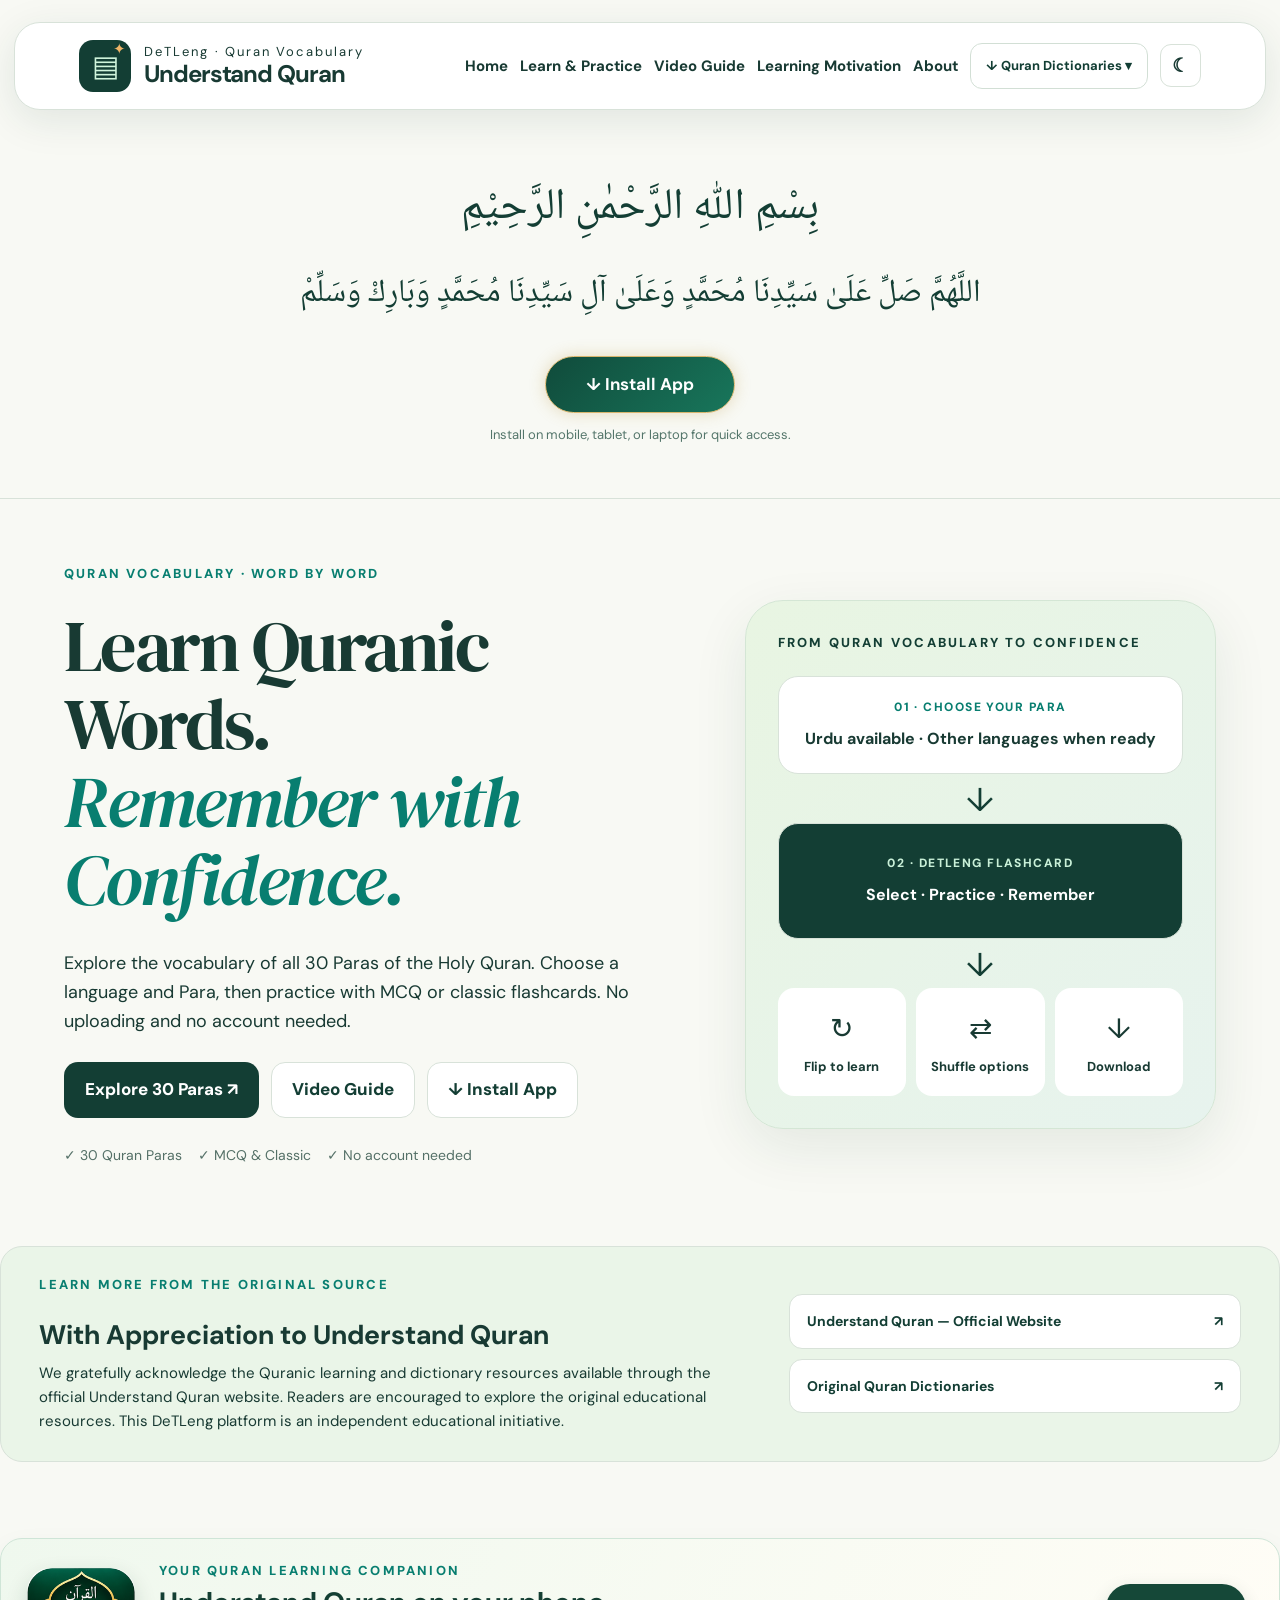
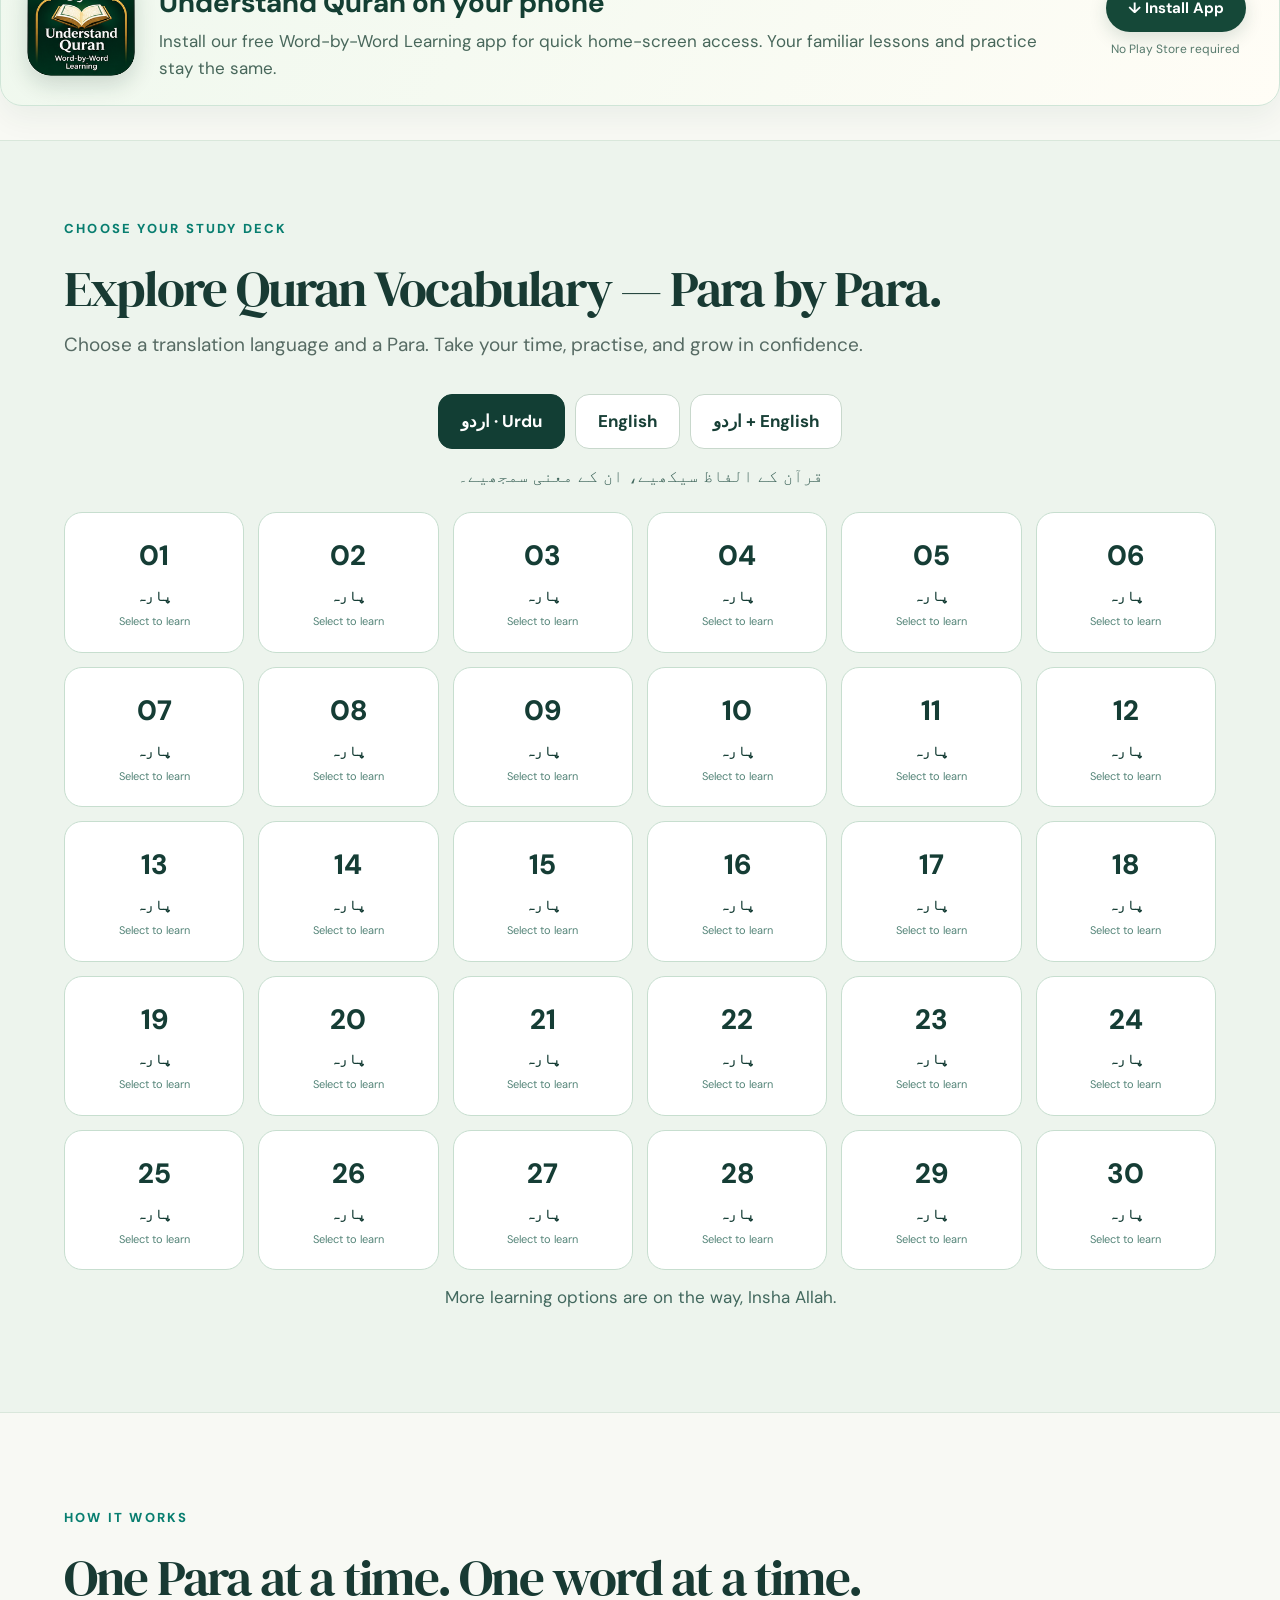
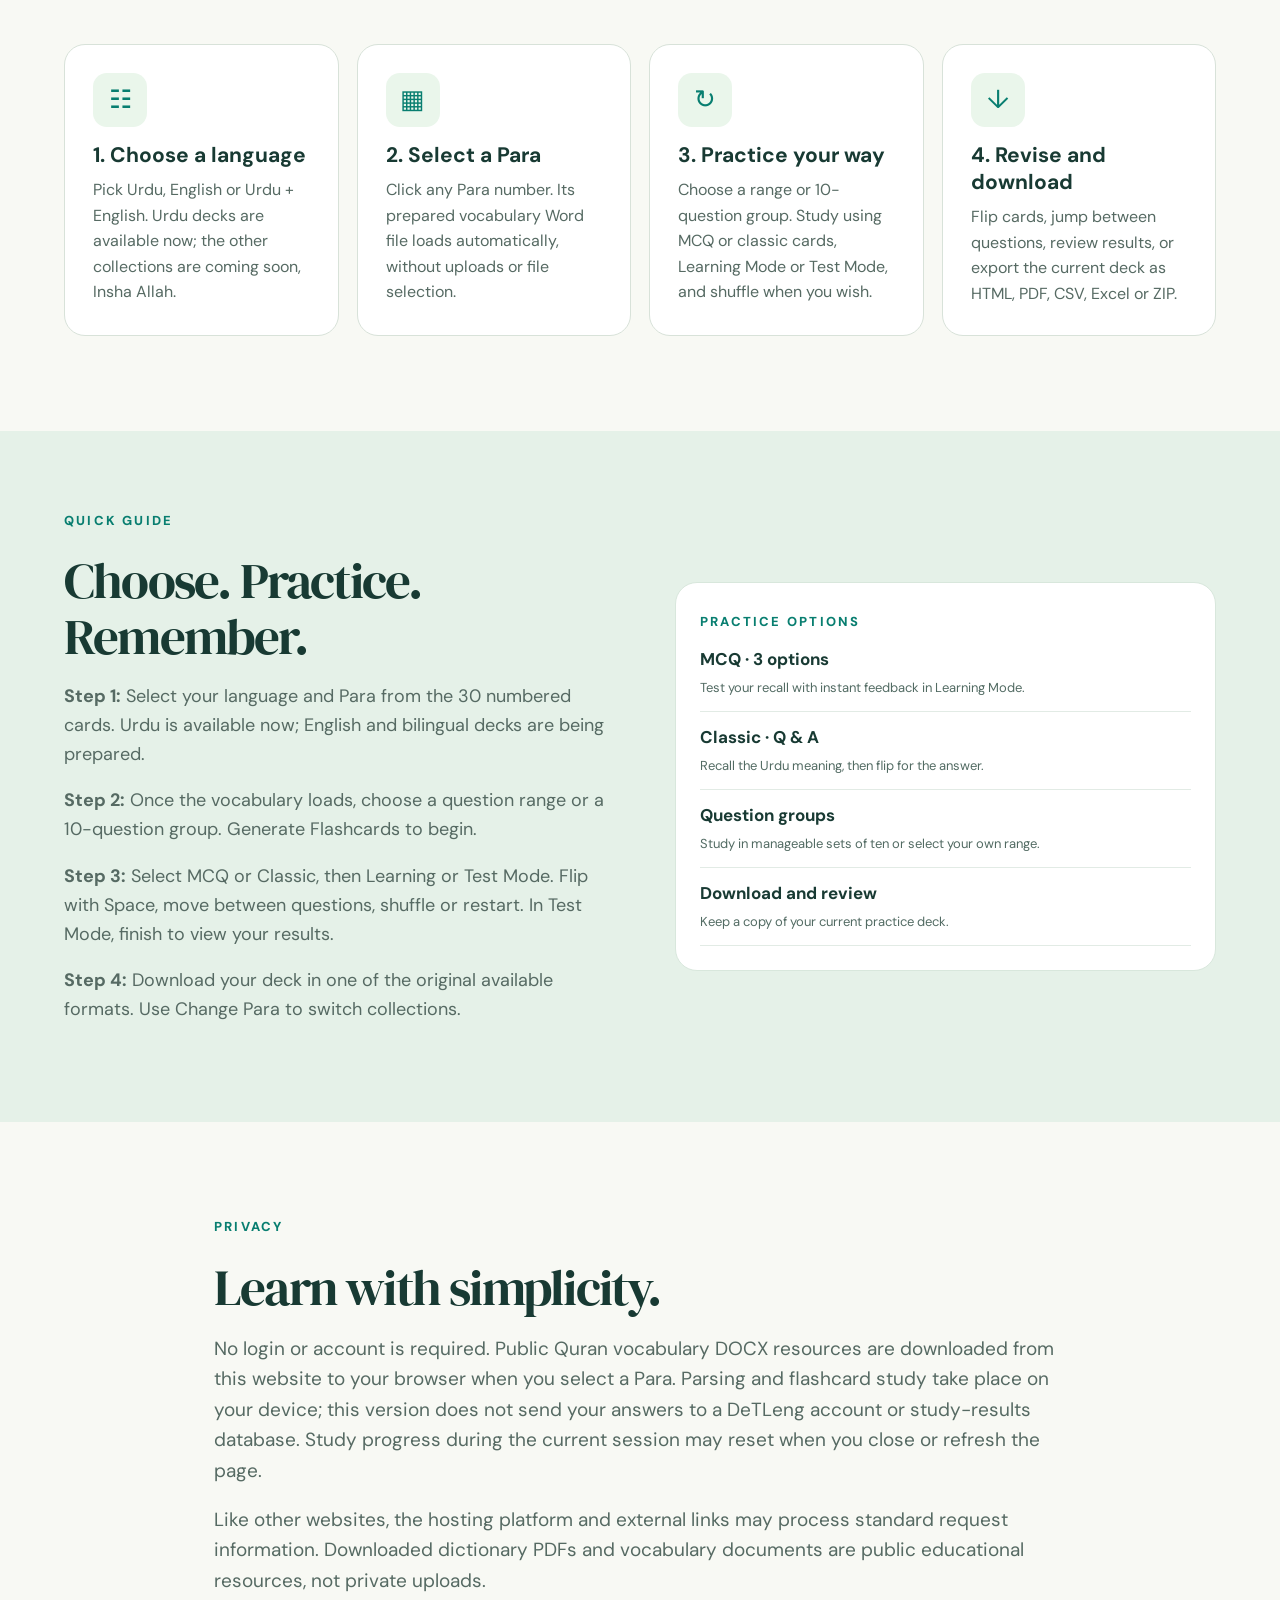
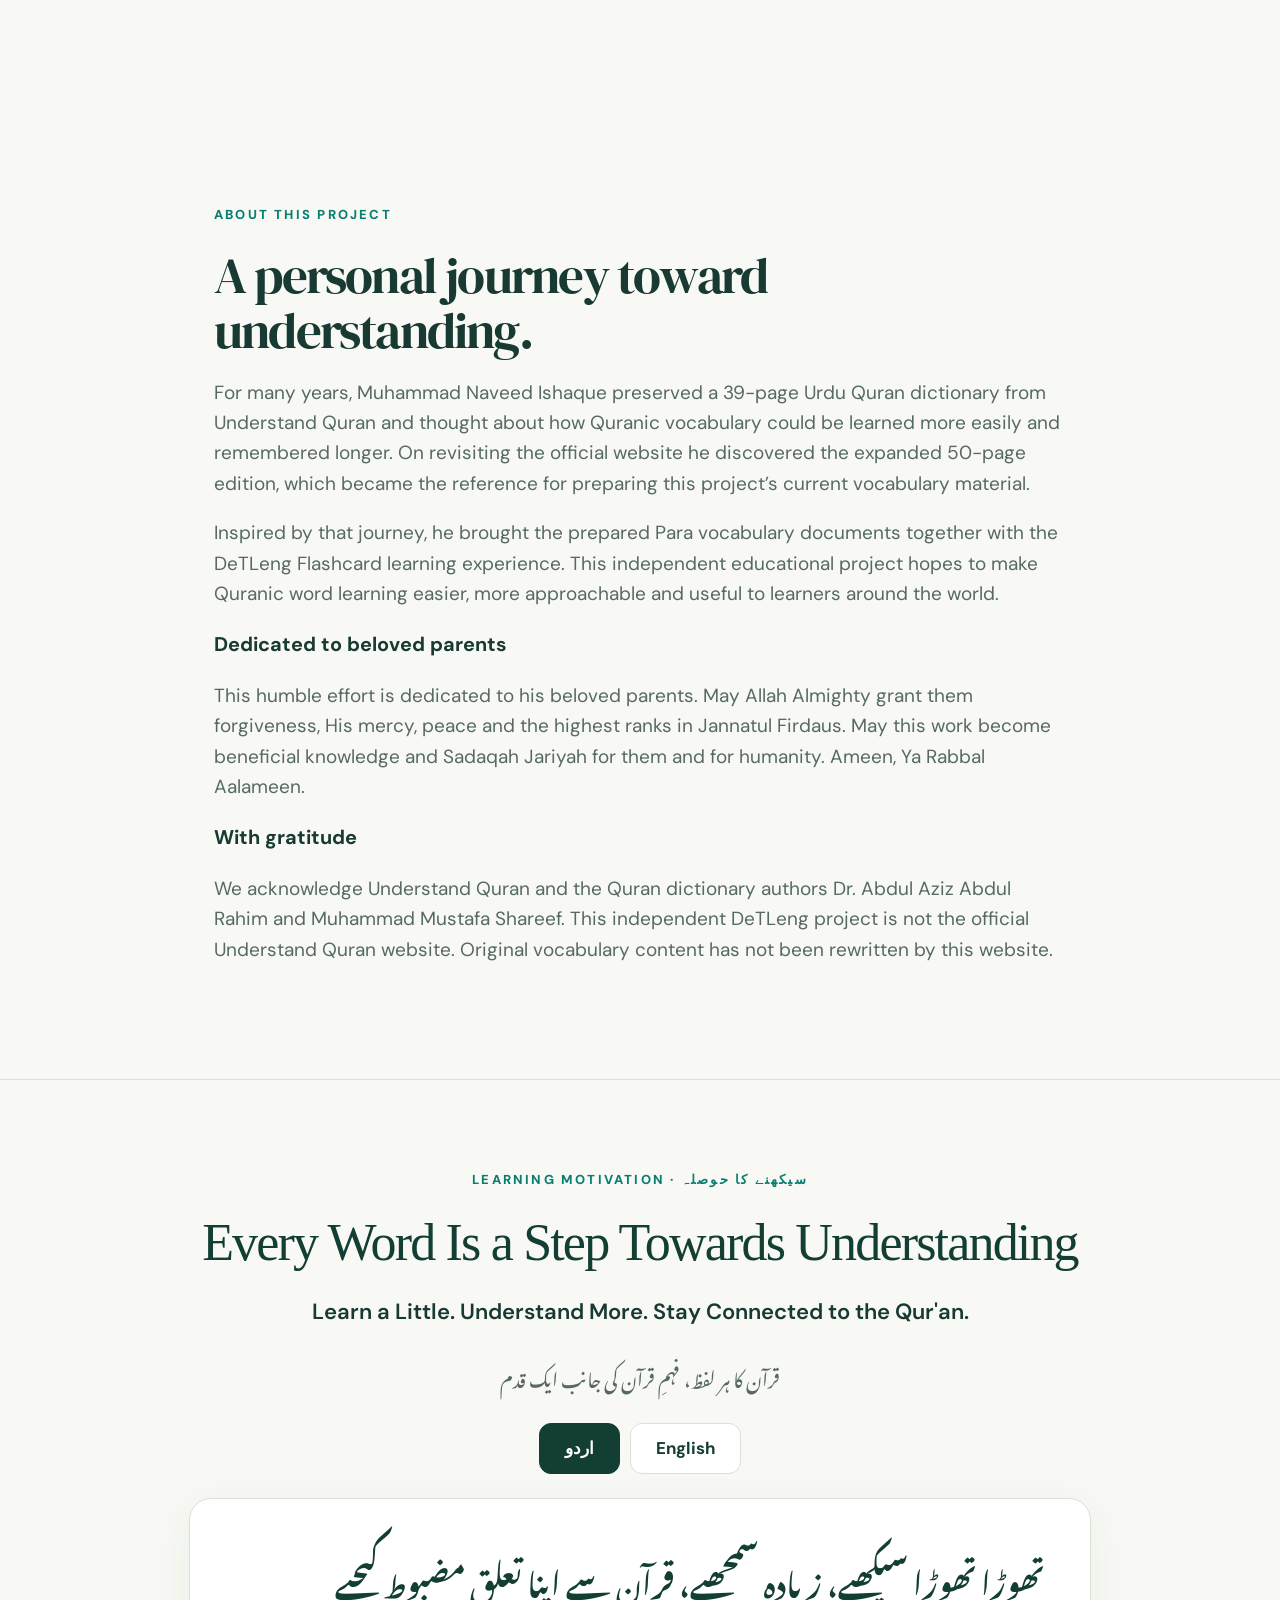
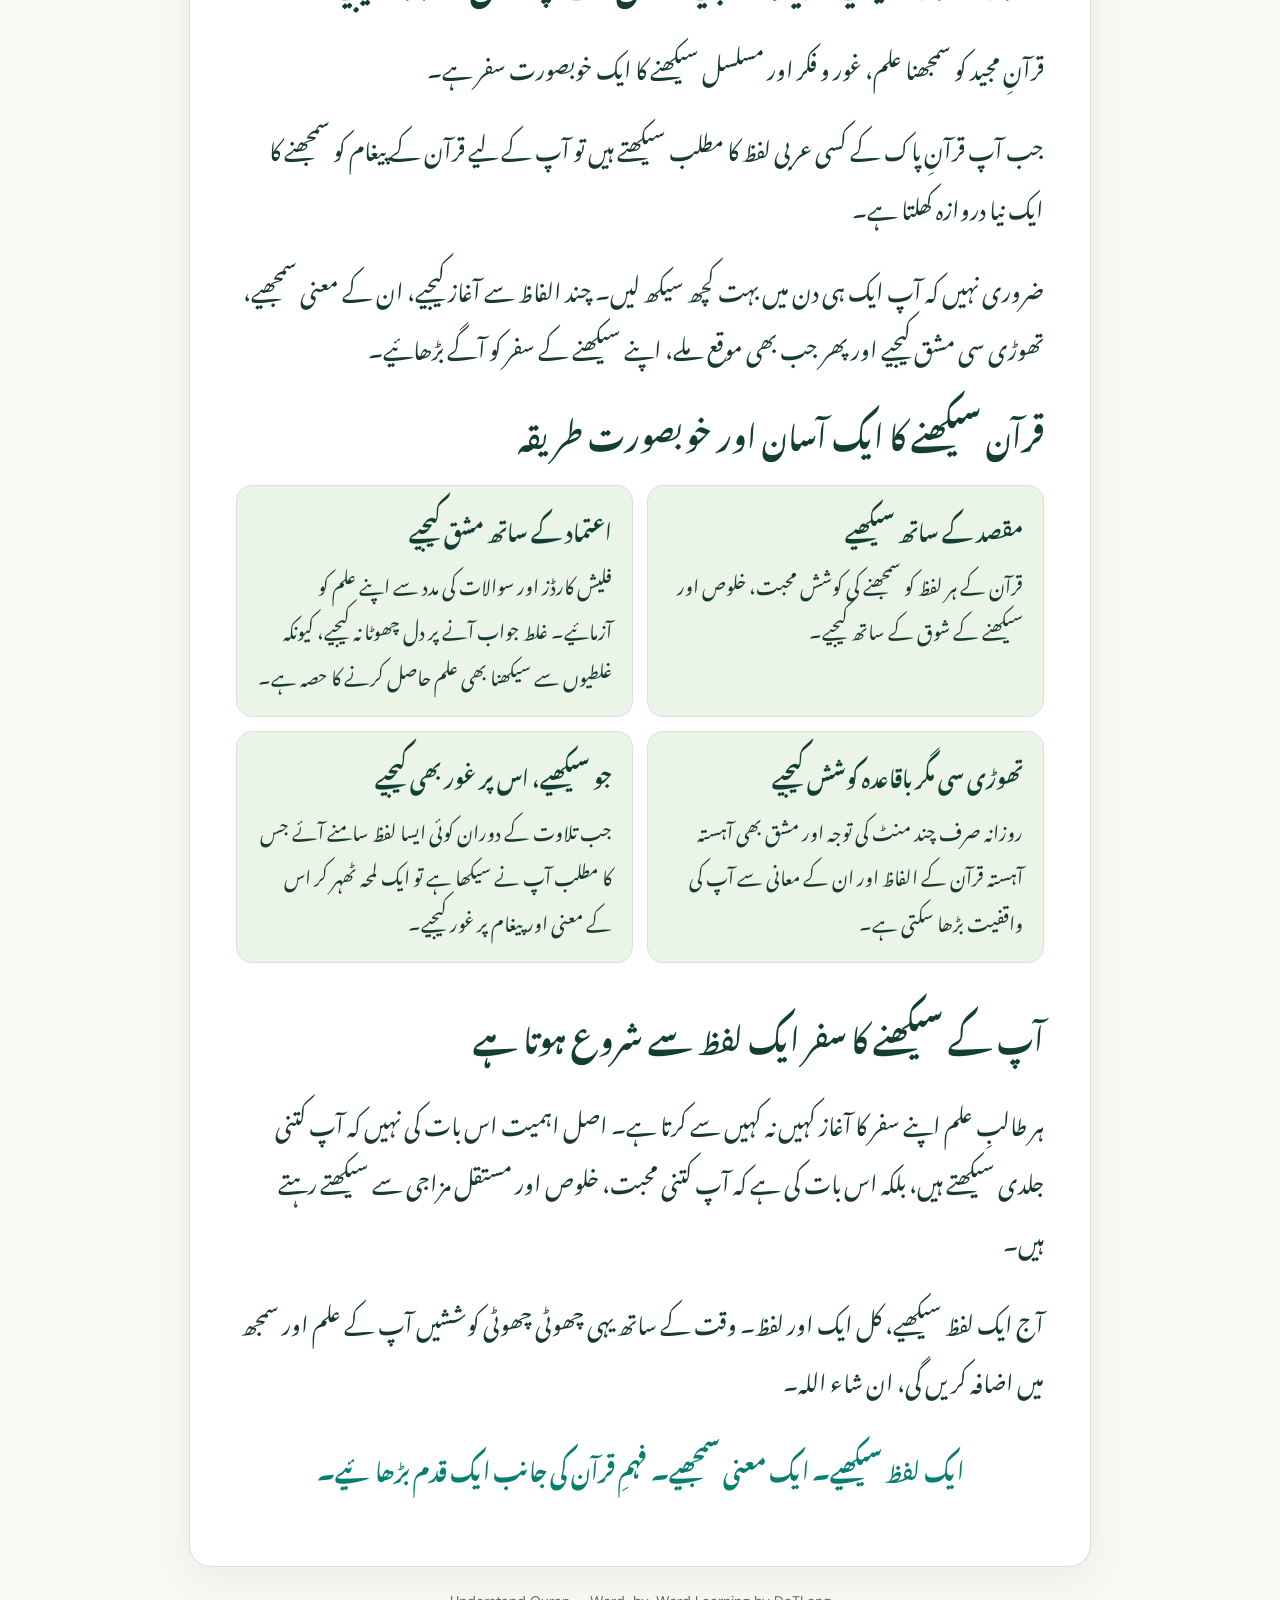
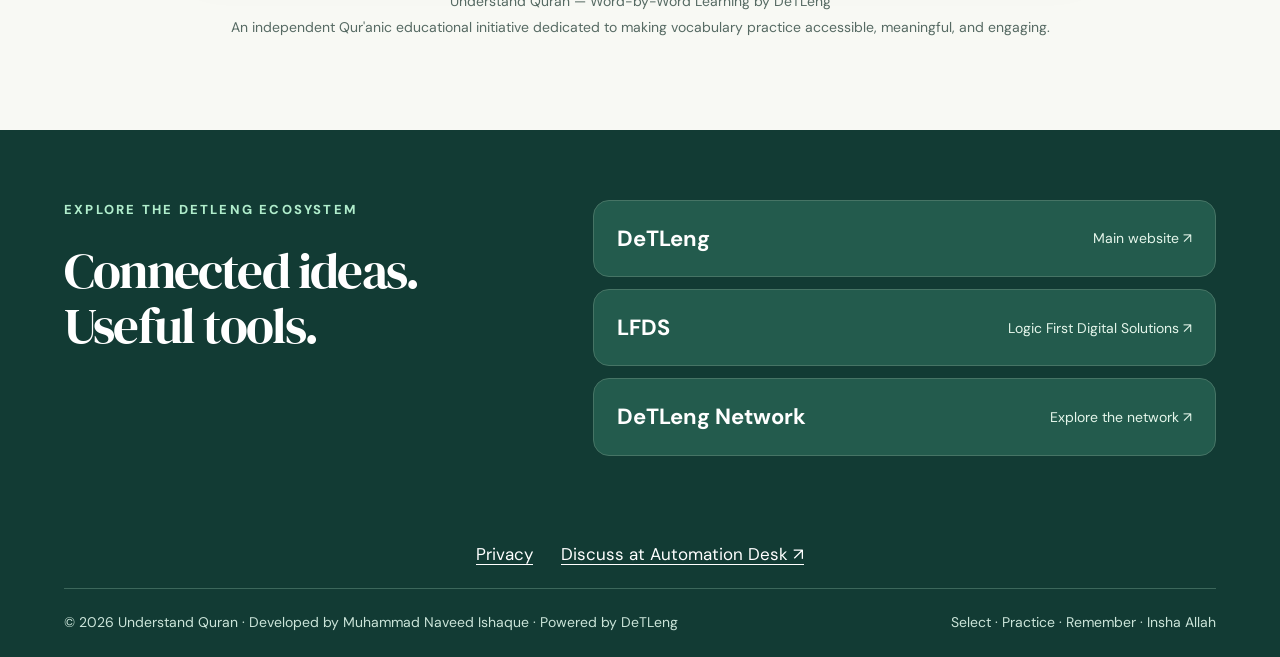
==== commit 2d9e668a: "Polish navigation and add glowing PWA install button" ====
--- a/index.html
+++ b/index.html
@@ -3,8 +3,17 @@
 <html lang="en"><head><meta charset="utf-8"/><meta content="width=device-width,initial-scale=1" name="viewport"/><meta content="#123e34" name="theme-color"/><meta content="Learn Quran vocabulary para by para with Urdu flashcards, MCQ learning and test modes. Powered by DeTLeng." name="description"/><title>Understand Quran — Word by Word | DeTLeng</title><link href="assets/favicon.svg" rel="icon" type="image/svg+xml"/><link href="manifest.webmanifest" rel="manifest"/><link href="assets/icons/icon-192.png" rel="apple-touch-icon"/><link href="styles.css" rel="stylesheet"/><style>
 .study-choice{display:grid;grid-template-columns:repeat(2,minmax(0,1fr));gap:12px;margin:12px 0 16px}.study-choice-btn{border:2px solid #d3e2d8;border-radius:14px;padding:15px 12px;background:var(--card,#fff);color:inherit;font-family:inherit;font-size:16px;font-weight:700;line-height:1.4;cursor:pointer}.study-choice-btn.active{background:#173f35;color:#fff;border-color:#173f35}.study-choice-btn:focus-visible{outline:3px solid #e58b2c;outline-offset:2px}.classic-card .question-text{font-size:clamp(25px,3vw,34px);text-align:center;line-height:1.45;margin:35px 0}.classic-prompt{text-align:center;font-size:17px;color:#567469;margin:16px auto 32px}.dark .study-choice-btn:not(.active){background:#213c35;color:#f2faf4;border-color:#547168}@media(max-width:560px){.study-choice{grid-template-columns:1fr}}
 </style><link href="uq-experience.css" rel="stylesheet"/><link href="pwa-install.css" rel="stylesheet"/></head><body>
-<header aria-label="Main navigation" class="site-header shell" id="topNavigation"><a aria-label="Understand Quran Home" class="brand" href="#home"><span class="brand-logo">▤<span>✦</span></span><span class="brand-txt"><small>DeTLeng · Quran Vocabulary</small><strong>Understand Quran</strong></span></a><button aria-expanded="false" aria-label="Toggle menu" class="mobile-menu" id="menuToggle">☰</button><nav class="nav" id="mainNav"><a href="#home">Home</a><a href="#paras">Learn &amp; Practice</a><a href="how-to-use.html">Video Guide</a><a href="#motivation">Learning Motivation</a><a href="#privacy">Privacy</a><a href="#about">About</a><div class="dictionary-menu"><button aria-controls="dictionaryLinks" aria-expanded="false" class="dictionary-toggle" id="dictionaryToggle" type="button">↓ Quran Dictionaries ▾</button><div class="dictionary-links" hidden="" id="dictionaryLinks"><a download="" href="downloads/Quran-Dictionary-Urdu-50-Pages.pdf">Current Edition — Urdu (50 Pages)</a><a download="" href="downloads/Quran-Dictionary-Urdu-39-Pages.pdf">Preserved Earlier Edition — Urdu (39 Pages)</a></div></div><a class="nav-desk" href="https://automation.detleng.com/#desk" rel="noopener noreferrer" target="_blank">Discuss at Automation Desk ↗</a><button class="nav-login" hidden="" id="loginBtn">Login</button></nav></header>
-<main id="home"><section aria-label="Bismillah and Durood Sharif" class="opening-prayer shell"><p class="arabic-opening" dir="rtl" lang="ar">بِسْمِ اللّٰهِ الرَّحْمٰنِ الرَّحِيْمِ</p><p class="arabic-durood" dir="rtl" lang="ar">اللَّهُمَّ صَلِّ عَلَىٰ سَيِّدِنَا مُحَمَّدٍ وَعَلَىٰ آلِ سَيِّدِنَا مُحَمَّدٍ وَبَارِكْ وَسَلِّمْ</p></section><section class="hero shell"><div class="hero-copy"><p class="eyebrow">QURAN VOCABULARY · WORD BY WORD</p><h1>Learn Quranic Words.<br/><em>Remember with Confidence.</em></h1><p class="lead">Explore the vocabulary of all 30 Paras of the Holy Quran. Choose a language and Para, then practice with MCQ or classic flashcards. No uploading and no account needed.</p><div class="hero-actions"> <a class="btn primary" href="#paras">Explore 30 Paras ↗</a><a class="btn secondary" href="how-to-use.html">Video Guide</a><a class="btn secondary" href="#install-app">↓ Install App</a></div><div class="hero-chips"><span>✓ 30 Quran Paras</span><span>✓ MCQ &amp; Classic</span><span>✓ No account needed</span></div></div><div class="hero-graphic"><p class="mini-overline">FROM QURAN VOCABULARY TO CONFIDENCE</p><div class="hero-stage"><div class="hero-stage-card"><span>01 · CHOOSE YOUR PARA</span><strong>Urdu available · Other languages when ready</strong></div><div class="stage-arrow">↓</div><div class="hero-stage-card middle"><span>02 · DETLENG FLASHCARD</span><strong>Select · Practice · Remember</strong></div><div class="stage-arrow">↓</div><div class="hero-stage-bottom"><span>↻<b>Flip to learn</b></span><span>⇄<b>Shuffle options</b></span><span>↓<b>Download</b></span></div></div></div></section><section aria-label="Educational resource acknowledgements" class="academy-resource shell"><div class="resource-intro"><p class="eyebrow">LEARN MORE FROM THE ORIGINAL SOURCE</p><h2>With Appreciation to Understand Quran</h2><p>We gratefully acknowledge the Quranic learning and dictionary resources available through the official Understand Quran website. Readers are encouraged to explore the original educational resources. This DeTLeng platform is an independent educational initiative.</p></div><div class="resource-buttons"><a class="resource-button" href="https://understandquran.com/" rel="noopener noreferrer" target="_blank">Understand Quran — Official Website <span aria-hidden="true">↗</span></a><a class="resource-button" href="https://understandquran.com/quran-dictionaries/quran-dictionaries-english/" rel="noopener noreferrer" target="_blank">Original Quran Dictionaries <span aria-hidden="true">↗</span></a></div></section>
+<header aria-label="Main navigation" class="site-header shell" id="topNavigation"><a aria-label="Understand Quran Home" class="brand" href="#home"><span class="brand-logo">▤<span>✦</span></span><span class="brand-txt"><small>DeTLeng · Quran Vocabulary</small><strong>Understand Quran</strong></span></a><button aria-expanded="false" aria-label="Toggle menu" class="mobile-menu" id="menuToggle">☰</button><nav class="nav" id="mainNav"><a href="#home">Home</a><a href="#paras">Learn &amp; Practice</a><a href="how-to-use.html">Video Guide</a><a href="#motivation">Learning Motivation</a><a href="#about">About</a><div class="dictionary-menu"><button aria-controls="dictionaryLinks" aria-expanded="false" class="dictionary-toggle" id="dictionaryToggle" type="button">↓ Quran Dictionaries ▾</button><div class="dictionary-links" hidden="" id="dictionaryLinks"><a download="" href="downloads/Quran-Dictionary-Urdu-50-Pages.pdf">Current Edition — Urdu (50 Pages)</a><a download="" href="downloads/Quran-Dictionary-Urdu-39-Pages.pdf">Preserved Earlier Edition — Urdu (39 Pages)</a></div></div><button class="nav-login" hidden="" id="loginBtn">Login</button></nav></header>
+<main id="home"><section aria-label="Bismillah and Durood Sharif" class="opening-prayer shell"><p class="arabic-opening" dir="rtl" lang="ar">بِسْمِ اللّٰهِ الرَّحْمٰنِ الرَّحِيْمِ</p><p class="arabic-durood" dir="rtl" lang="ar">اللَّهُمَّ صَلِّ عَلَىٰ سَيِّدِنَا مُحَمَّدٍ وَعَلَىٰ آلِ سَيِّدِنَا مُحَمَّدٍ وَبَارِكْ وَسَلِّمْ</p>
+<div class="uq-hero-install">
+  <button type="button" id="pwaHeroInstallBtn" class="uq-hero-install-btn">
+    ↓ Install App
+  </button>
+  <p class="uq-hero-install-note">
+    Install on mobile, tablet, or laptop for quick access.
+  </p>
+</div>
+</section><section class="hero shell"><div class="hero-copy"><p class="eyebrow">QURAN VOCABULARY · WORD BY WORD</p><h1>Learn Quranic Words.<br/><em>Remember with Confidence.</em></h1><p class="lead">Explore the vocabulary of all 30 Paras of the Holy Quran. Choose a language and Para, then practice with MCQ or classic flashcards. No uploading and no account needed.</p><div class="hero-actions"> <a class="btn primary" href="#paras">Explore 30 Paras ↗</a><a class="btn secondary" href="how-to-use.html">Video Guide</a><a class="btn secondary" href="#install-app">↓ Install App</a></div><div class="hero-chips"><span>✓ 30 Quran Paras</span><span>✓ MCQ &amp; Classic</span><span>✓ No account needed</span></div></div><div class="hero-graphic"><p class="mini-overline">FROM QURAN VOCABULARY TO CONFIDENCE</p><div class="hero-stage"><div class="hero-stage-card"><span>01 · CHOOSE YOUR PARA</span><strong>Urdu available · Other languages when ready</strong></div><div class="stage-arrow">↓</div><div class="hero-stage-card middle"><span>02 · DETLENG FLASHCARD</span><strong>Select · Practice · Remember</strong></div><div class="stage-arrow">↓</div><div class="hero-stage-bottom"><span>↻<b>Flip to learn</b></span><span>⇄<b>Shuffle options</b></span><span>↓<b>Download</b></span></div></div></div></section><section aria-label="Educational resource acknowledgements" class="academy-resource shell"><div class="resource-intro"><p class="eyebrow">LEARN MORE FROM THE ORIGINAL SOURCE</p><h2>With Appreciation to Understand Quran</h2><p>We gratefully acknowledge the Quranic learning and dictionary resources available through the official Understand Quran website. Readers are encouraged to explore the original educational resources. This DeTLeng platform is an independent educational initiative.</p></div><div class="resource-buttons"><a class="resource-button" href="https://understandquran.com/" rel="noopener noreferrer" target="_blank">Understand Quran — Official Website <span aria-hidden="true">↗</span></a><a class="resource-button" href="https://understandquran.com/quran-dictionaries/quran-dictionaries-english/" rel="noopener noreferrer" target="_blank">Original Quran Dictionaries <span aria-hidden="true">↗</span></a></div></section>
 <section class="pwa-section shell" id="install-app" aria-label="Install Understand Quran app"><div class="pwa-panel"><img class="pwa-icon" src="assets/icons/icon-192.png" alt="Understand Quran app icon with golden arch and Quran" loading="lazy" width="108" height="108"/><div class="pwa-copy"><p class="eyebrow">YOUR QURAN LEARNING COMPANION</p><h2>Understand Quran on your phone</h2><p>Install our free Word-by-Word Learning app for quick home-screen access. Your familiar lessons and practice stay the same.</p></div><div class="pwa-actions"><button class="pwa-button" id="pwaInstallButton" type="button">↓ Install App</button><span class="pwa-small">No Play Store required</span></div></div></section>
 <dialog class="pwa-dialog" id="pwaHelpDialog" aria-labelledby="pwaHelpTitle"><h2 id="pwaHelpTitle">Install Understand Quran</h2><p id="pwaHelpText">Use your browser's Add to Home screen or Install app option.</p><button class="pwa-close" id="pwaHelpClose" type="button">Got it</button></dialog>
 <section class="para-section" id="paras"><div class="shell"><div class="section-head"><p class="eyebrow">CHOOSE YOUR STUDY DECK</p><h2>Explore Quran Vocabulary — Para by Para.</h2><p>Choose a translation language and a Para. Take your time, practise, and grow in confidence.</p></div><div aria-label="Vocabulary language" class="para-tabs" role="tablist"><button aria-selected="true" class="para-tab active" data-lang="urdu" role="tab" type="button">اردو · Urdu</button><button aria-selected="false" class="para-tab" data-lang="english" role="tab" type="button">English</button><button aria-selected="false" class="para-tab" data-lang="urdu-english" role="tab" type="button">اردو + English</button></div><p aria-live="polite" class="para-language-notice" id="paraLanguageNotice">Urdu vocabulary · Select a Para to load your flashcards.</p><div aria-label="30 Quran Para selections" class="para-grid" id="paraGrid"></div><p class="para-disclaimer">More learning options are on the way, Insha Allah.</p></div></section><section class="workspace-section" id="workspace"><div class="shell"><div class="section-head"><p class="eyebrow">YOUR STUDY WORKSPACE</p><h2>A focused way to study Quranic words.</h2><p>Select a question range or group, then open your dedicated full-width practice screen.</p></div><div class="workspace-stages"><section aria-label="Question group selection" class="study-stage-group" id="groupSelectionScreen"><div class="settings-card"><div class="stage-head"><p class="eyebrow">STEP 2 · CHOOSE YOUR QUESTIONS</p><h2>Choose your question group</h2><p>Choose All, a 10-question group, or your preferred question range. Your practice will open in a separate full-width view.</p></div><div class="step-heading"><span class="step-circle">1</span><div><h3>Selected Quran Para</h3><p>Your chosen Para is ready for learning.</p></div></div><div class="selected-para" id="selectedPara"><strong id="selectedParaLabel">No Para selected yet</strong><button class="mini-btn" id="changeParaBtn" type="button">Change Para</button></div><div aria-label="Choose or drop a DOCX Word file" class="dropzone" hidden="" id="dropzone" role="button" tabindex="0"><div class="upload-symbol">↑</div><strong>Drop your file here</strong><span>or click to browse your computer</span><small>.docx only · Up to 25 MB</small><input accept=".docx,application/vnd.openxmlformats-officedocument.wordprocessingml.document" hidden="" id="fileInput" type="file"/></div><div aria-live="polite" class="file-summary hidden" id="fileSummary"></div><div class="step-heading border-top"><span class="step-circle">2</span><div><h3>Select question range</h3><p>Choose the question numbers from your selected Para</p></div></div><div class="range-grid"><label>Start number<input disabled="" id="startNumber" min="0" placeholder="1" step="1" type="number"/></label><label>End number<input disabled="" id="endNumber" min="0" placeholder="10" step="1" type="number"/></label></div><div class="hint" id="rangeInfo">Select a Para above to choose a question range.</div><section aria-labelledby="rangeGroupsTitle" class="range-groups hidden" id="rangeGroups"><h4 id="rangeGroupsTitle">Question groups · 10 per group</h4><p>Choose a group, then Generate Flashcards. All selects the full range. Generate again to resume a saved group.</p><div aria-label="Select a question range group" class="range-group-grid" id="rangeGroupButtons" role="group"></div><p class="group-progress-legend">Blue = In progress · Green = All correct · Red = Needs practice / unfinished · Blank = Not attempted<br/>Progress stays while this page is open. Restart resets the current set.</p></section><div class="switch-row"><label class="switch-label"><input id="shuffleQuestions" type="checkbox"/><span>Shuffle question order</span></label></div><div class="button-stack"><button class="btn primary full" disabled="" id="generateBtn">Generate Flashcards <span>→</span></button><button class="btn outline full" disabled="" id="editBtn">View / Edit extracted questions</button><button class="btn subtle full" hidden="" id="demoBtn">Try sample questions instead</button></div><div aria-live="polite" class="status" id="status" role="status"></div></div></section><section aria-label="Full width practice" class="study-stage-practice" hidden="" id="practiceScreen"><div class="practice-stage-nav"><button class="btn secondary" id="backToGroups" type="button">← Back to Question Groups</button><div class="practice-stage-meta"><span id="practiceParaSummary">Quran vocabulary practice</span><button class="mini-btn restart-safe" id="restartBtn" type="button">↺ Restart this set</button></div></div><div class="preview-panel" id="previewPanel"><div class="preview-head"><div><p class="mini-overline">LIVE PREVIEW</p><h3>Practice, flip, remember.</h3></div><span class="counter" id="deckCounter">DEMO</span></div><div id="studyArea"><div class="practice-modes" id="practiceModes"><div aria-label="Choose Learning Mode or Test Mode" class="practice-mode-choice" role="group"><button aria-pressed="true" class="practice-mode-btn active" id="learningModeBtn" type="button"><strong>Learning Mode</strong><small>Instant feedback · First answer locks</small></button><button aria-pressed="false" class="practice-mode-btn" id="testModeBtn" type="button"><strong>Test Mode</strong><small>Check your recall, then see your result</small></button></div><p class="practice-mode-note">Changing mode starts a fresh attempt.</p></div><div class="session-summary"><p aria-live="polite" id="sessionProgress"></p><strong class="last-result hidden" id="lastResult"></strong><div class="session-actions"><button class="mini-btn hidden" id="finishTestBtn" type="button">Finish Test</button><button class="mini-btn hidden" id="showResultBtn" type="button">View result</button></div></div><p aria-live="polite" class="study-notice" id="studyNotice" role="status"></p><div aria-label="Change question and answer reading size" class="reading-size-controls" role="group"><span class="reading-size-title">Reading Size</span><button aria-label="Decrease reading size" class="reading-control" id="readingMinus" type="button">−</button><input aria-label="Reading font size" id="readingSize" max="40" min="18" step="2" type="range" value="24"/><button aria-label="Increase reading size" class="reading-control" id="readingPlus" type="button">+</button><output for="readingSize" id="readingSizeValue">24px</output><button class="reading-reset" id="readingReset" type="button">Reset</button></div><div aria-label="Flip flashcard" class="flip-card" id="flipCard" role="button" tabindex="0"><div class="card-content" id="cardContent"></div></div><p class="flip-hint" id="studyFlipHint">↻ Tap the card or press Space to flip</p><div class="study-toolbar"><button class="btn secondary" disabled="" id="prevBtn">← Previous</button><button class="btn secondary" id="flipBtn">↻ Flip card</button><button class="btn primary" id="nextBtn">Next →</button></div><div class="study-extras"><button class="mini-btn" id="shuffleOptionsBtn">⇄ Shuffle options</button><button class="mini-btn" id="shuffleDeckBtn">⤨ Shuffle questions</button></div><nav aria-labelledby="quizNavigationTitle" class="quiz-navigation" id="quizNavigation"><h4 id="quizNavigationTitle">Quiz navigation</h4><p class="quiz-navigation-hint">Choose a question number to jump directly to it.</p><div class="quiz-question-grid" id="quizQuestions"></div><p class="quiz-navigation-legend" id="quizNavigationLegend"><span>Current question: outlined</span><span>Answer selected: shaded</span></p></nav></div><div class="export-panel" id="exportPanel"><p class="mini-overline">DOWNLOAD YOUR STUDY DECK</p><p>Generate a deck first to enable downloadable formats.</p><div class="export-grid"><button disabled="" id="htmlBtn">⤓ Interactive HTML</button><button disabled="" id="pdfBtn">⤓ Printable PDF</button><button disabled="" id="csvBtn">⤓ CSV</button><button disabled="" id="xlsxBtn">⤓ Excel XLSX</button><button disabled="" id="zipBtn">⤓ Offline ZIP</button></div></div></div></section></div></div></section>
@@ -50,7 +59,14 @@
 <p class="motivation-footnote">Understand Quran — Word-by-Word Learning by DeTLeng<br/>An independent Qur'anic educational initiative dedicated to making vocabulary practice accessible, meaningful, and engaging.</p>
 </div>
 </section></main>
-<footer class="site-footer"><div class="shell"><div class="footer-top"><div><p class="eyebrow">EXPLORE THE DETLENG ECOSYSTEM</p><h2>Connected ideas.<br/>Useful tools.</h2></div><div class="footer-links"><a href="https://www.detleng.com/" rel="noopener noreferrer" target="_blank"><b>DeTLeng</b><span>Main website ↗</span></a><a href="https://lfds.detleng.com/" rel="noopener noreferrer" target="_blank"><b>LFDS</b><span>Logic First Digital Solutions ↗</span></a><a href="https://network.detleng.com/" rel="noopener noreferrer" target="_blank"><b>DeTLeng Network</b><span>Explore the network ↗</span></a></div></div><div class="footer-bottom"><span>© <span id="year"></span> Understand Quran · Developed by Muhammad Naveed Ishaque · Powered by DeTLeng</span><span>Select · Practice · Remember · Insha Allah</span></div></div></footer>
+<footer class="site-footer"><div class="shell"><div class="footer-top"><div><p class="eyebrow">EXPLORE THE DETLENG ECOSYSTEM</p><h2>Connected ideas.<br/>Useful tools.</h2></div><div class="footer-links"><a href="https://www.detleng.com/" rel="noopener noreferrer" target="_blank"><b>DeTLeng</b><span>Main website ↗</span></a><a href="https://lfds.detleng.com/" rel="noopener noreferrer" target="_blank"><b>LFDS</b><span>Logic First Digital Solutions ↗</span></a><a href="https://network.detleng.com/" rel="noopener noreferrer" target="_blank"><b>DeTLeng Network</b><span>Explore the network ↗</span></a></div></div><div class="uq-footer-extra">
+  <a href="#privacy">Privacy</a>
+  <a href="https://automation.detleng.com/#desk"
+     target="_blank" rel="noopener noreferrer">
+     Discuss at Automation Desk ↗
+  </a>
+</div>
+<div class="footer-bottom"><span>© <span id="year"></span> Understand Quran · Developed by Muhammad Naveed Ishaque · Powered by DeTLeng</span><span>Select · Practice · Remember · Insha Allah</span></div></div></footer>
 <div aria-labelledby="authTitle" aria-modal="true" class="modal hidden" id="authModal" role="dialog"><div class="modal-backdrop" data-close="auth"></div><div class="modal-panel auth"><button aria-label="Close" class="close-modal" data-close="auth">×</button><div id="authFormView"><p class="eyebrow">WELCOME TO DETLENG FLASHCARD</p><h2 id="authTitle">A place for your next chapter.</h2><p class="muted">Account features are being prepared. No account is required today; these fields are never submitted.</p><div class="tab-row"><button class="active" id="signInTab">Login</button><button id="signUpTab">Create Account</button></div><form id="authForm"><label class="hidden" id="usernameField">Username<input autocomplete="off" placeholder="Your username"/></label><label>Email<input autocomplete="off" placeholder="Email address" type="email"/></label><label>Password<input autocomplete="off" id="passwordInput" placeholder="Password" type="password"/></label><label class="hidden" id="confirmField">Confirm password<input autocomplete="off" placeholder="Confirm password" type="password"/></label><button class="mini-btn" id="showPasswordBtn" type="button">Show password</button><button class="btn primary full" id="authSubmit" type="submit">Sign In</button></form></div><div class="hidden" id="freeView"><div class="auth-spark">✦</div><p class="eyebrow">LAUNCH PERIOD</p><h2>You're early — enjoy Flashcard free.</h2><p>There's no account required right now. Generate, study, and download flashcards freely while we prepare secure sign-in and cloud features.</p><button class="btn primary full" id="continueFree">Continue Free</button><small>No sign-up needed during the current launch period.</small></div></div></div>
 <div aria-labelledby="editorTitle" aria-modal="true" class="modal hidden" id="editorModal" role="dialog"><div class="modal-backdrop" data-close="editor"></div><div class="modal-panel editor"><div class="editor-top"><div><p class="eyebrow">IMPORT REVIEW</p><h2 id="editorTitle">Review extracted questions</h2><p>Edit any row before generating. Question numbers should be unique.</p></div><button aria-label="Close" class="close-modal" data-close="editor">×</button></div><div class="editor-table-head"><span>No.</span><span>Question</span><span>Correct answer</span><span></span></div><div class="editor-rows" id="editorRows"></div><div class="editor-bottom"><button class="btn secondary" id="addRowBtn">+ Add row</button><button class="btn primary" id="saveRowsBtn">Save changes</button></div></div></div>
 <dialog aria-describedby="resultMessage" aria-labelledby="resultTitle" class="test-result-dialog" id="testResultDialog"><button aria-label="Close result" class="result-close" id="closeResultBtn" type="button">×</button><div aria-hidden="true" class="result-emblem" id="resultEmblem">✦</div><p class="mini-overline">YOUR PRACTICE, YOUR PROGRESS</p><h2 id="resultTitle"></h2><div class="result-score" id="resultScore"></div><p class="result-percent" id="resultPercent"></p><p class="result-detail" id="resultDetail"></p><p class="result-message" id="resultMessage"></p><div class="result-actions"><button class="btn secondary" id="reviewAnswersBtn" type="button">Review Answers</button><button class="btn primary" id="tryAgainBtn" type="button">Try Again →</button></div><p class="result-footer">One more practice. One step closer.</p></dialog><script src="vendor/jszip.min.js"></script><script defer="" src="app.js"></script><dialog aria-labelledby="comingSoonTitle" class="coming-soon-dialog" id="comingSoonDialog"><div class="coming-content"><button aria-label="Close" class="coming-close" id="closeComingSoon" type="button">×</button><div class="coming-icon">☪</div><h2 id="comingSoonTitle">Coming Soon, Insha Allah!</h2><p id="comingSoonDetail">We are preparing this Quran vocabulary collection with care, so learning can be easier and more meaningful.</p><p>Please remember this project in your duas.</p><button class="btn primary" id="okayComingSoon" type="button">Jazakum Allahu Khairan</button></div></dialog><script defer="" src="quran-paras.js"></script><script src="uq-experience.js"></script><script src="uq-reading.js"></script><script defer src="pwa-install.js"></script></body></html>
--- a/pwa-install.css
+++ b/pwa-install.css
@@ -12,3 +12,85 @@
 .pwa-dialog h2{font-size:23px;margin:0 0 12px}.pwa-dialog p,.pwa-dialog li{font-size:15px;line-height:1.7}.pwa-dialog ol{padding-left:23px}.pwa-close{display:block;margin:18px 0 0 auto;border:0;border-radius:10px;padding:10px 17px;background:#154838;color:white;font-weight:700;cursor:pointer}
 .dark .pwa-panel{background:linear-gradient(120deg,#15352d,#1f4133);border-color:#426c5b}.dark .pwa-copy h2{color:#eaf6ef}.dark .pwa-copy p:not(.eyebrow),.dark .pwa-small{color:#d0e4d9}.dark .pwa-dialog{background:#1d332c;color:#f3faf5}
 @media(max-width:720px){.pwa-panel{flex-wrap:wrap;gap:13px;padding:18px}.pwa-icon{height:86px;width:86px;flex-basis:86px;border-radius:19px}.pwa-copy{flex-basis:calc(100% - 104px);min-width:0}.pwa-actions{width:100%}.pwa-button{width:100%}}
+
+/* Centered glowing PWA install button beneath Durood */
+.uq-hero-install {
+  text-align: center;
+  margin: 28px auto 20px;
+  padding: 0 15px;
+}
+
+.uq-hero-install-btn {
+  display: inline-flex;
+  align-items: center;
+  justify-content: center;
+  gap: 10px;
+  min-width: 190px;
+  min-height: 54px;
+  padding: 14px 30px;
+  border: 1px solid #d7b56d;
+  border-radius: 999px;
+  background: linear-gradient(135deg, #104b3b, #18765b);
+  color: #fff;
+  font: 700 17px/1.3 inherit;
+  font-family: inherit;
+  font-size: 17px;
+  font-weight: 700;
+  cursor: pointer;
+  position: relative;
+  box-shadow: 0 0 16px rgba(189,150,60,.30);
+  animation: uqInstallGlow 2.8s ease-in-out infinite;
+  transition: transform .2s ease, background .2s ease;
+}
+
+.uq-hero-install-btn:hover {
+  transform: translateY(-2px) scale(1.04);
+  background: #0d604b;
+}
+
+.uq-hero-install-btn:focus-visible {
+  outline: 3px solid #d8a846;
+  outline-offset: 4px;
+}
+
+.uq-hero-install-note {
+  font-size: 13px;
+  color: #54766b;
+  margin: 12px auto 0;
+}
+
+.uq-footer-extra {
+  display: flex;
+  justify-content: center;
+  align-items: center;
+  flex-wrap: wrap;
+  gap: 12px 28px;
+  padding: 20px 0;
+}
+
+.uq-footer-extra a {
+  color: inherit;
+  text-decoration: underline;
+  text-underline-offset: 4px;
+}
+
+.dark .uq-hero-install-note {
+  color: #c6dfd2;
+}
+
+@keyframes uqInstallGlow {
+  0%, 100% {
+    box-shadow: 0 0 10px rgba(201,157,57,.22);
+  }
+  50% {
+    box-shadow:
+      0 0 20px rgba(220,177,65,.55),
+      0 0 36px rgba(20,130,92,.27);
+  }
+}
+
+@media (prefers-reduced-motion: reduce) {
+  .uq-hero-install-btn {
+    animation: none;
+  }
+}
